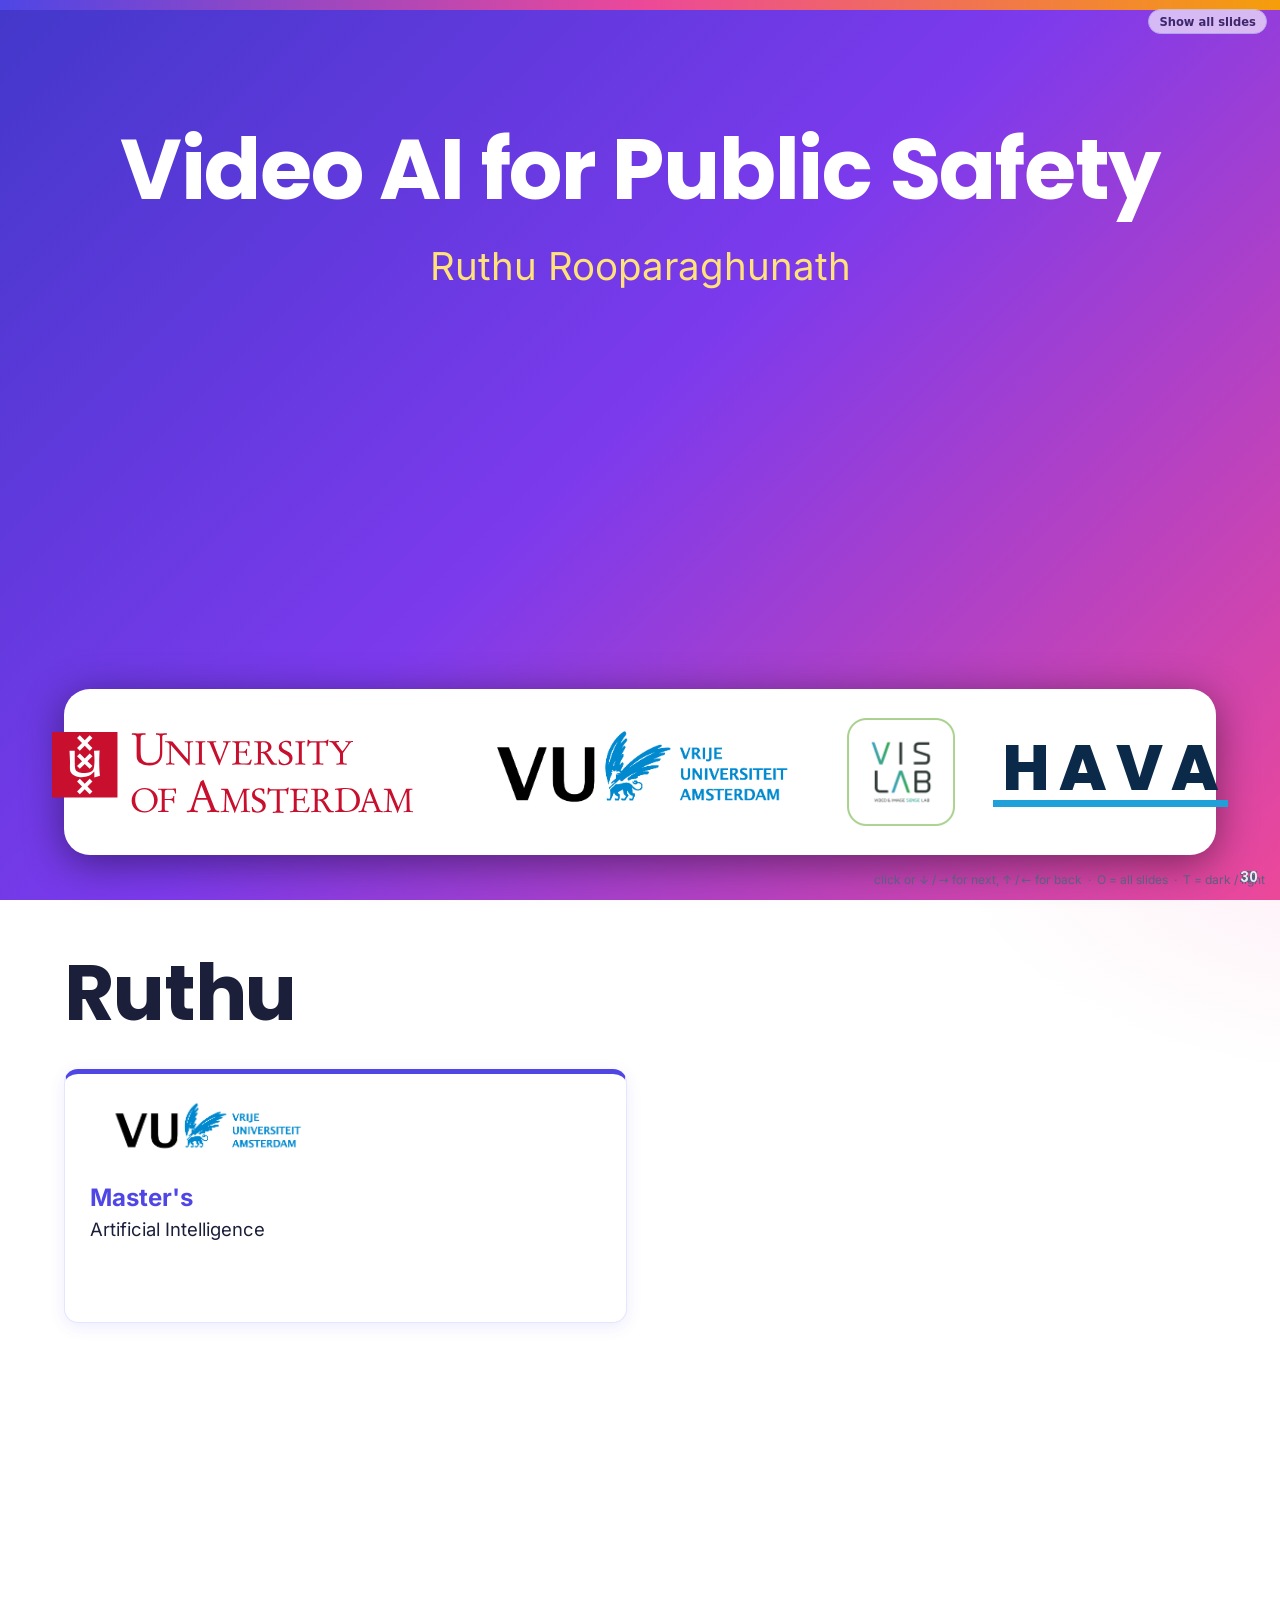
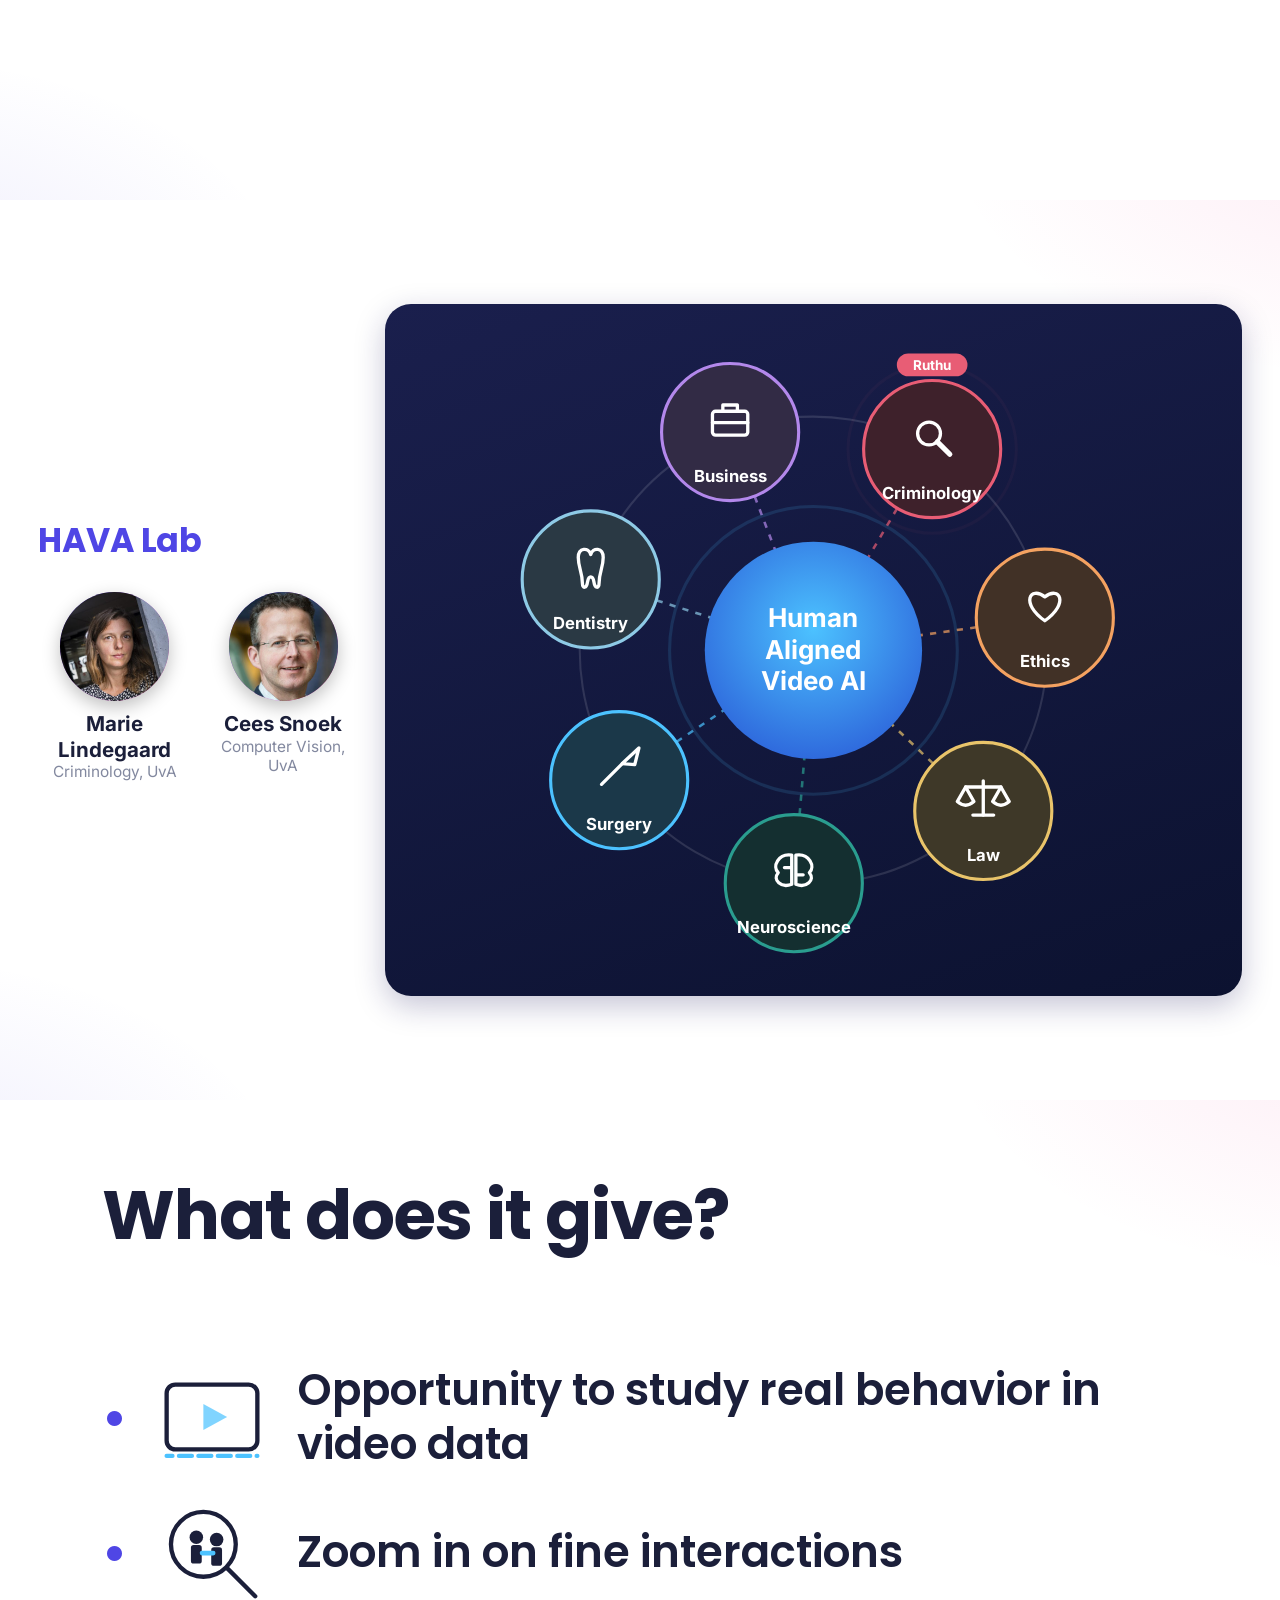
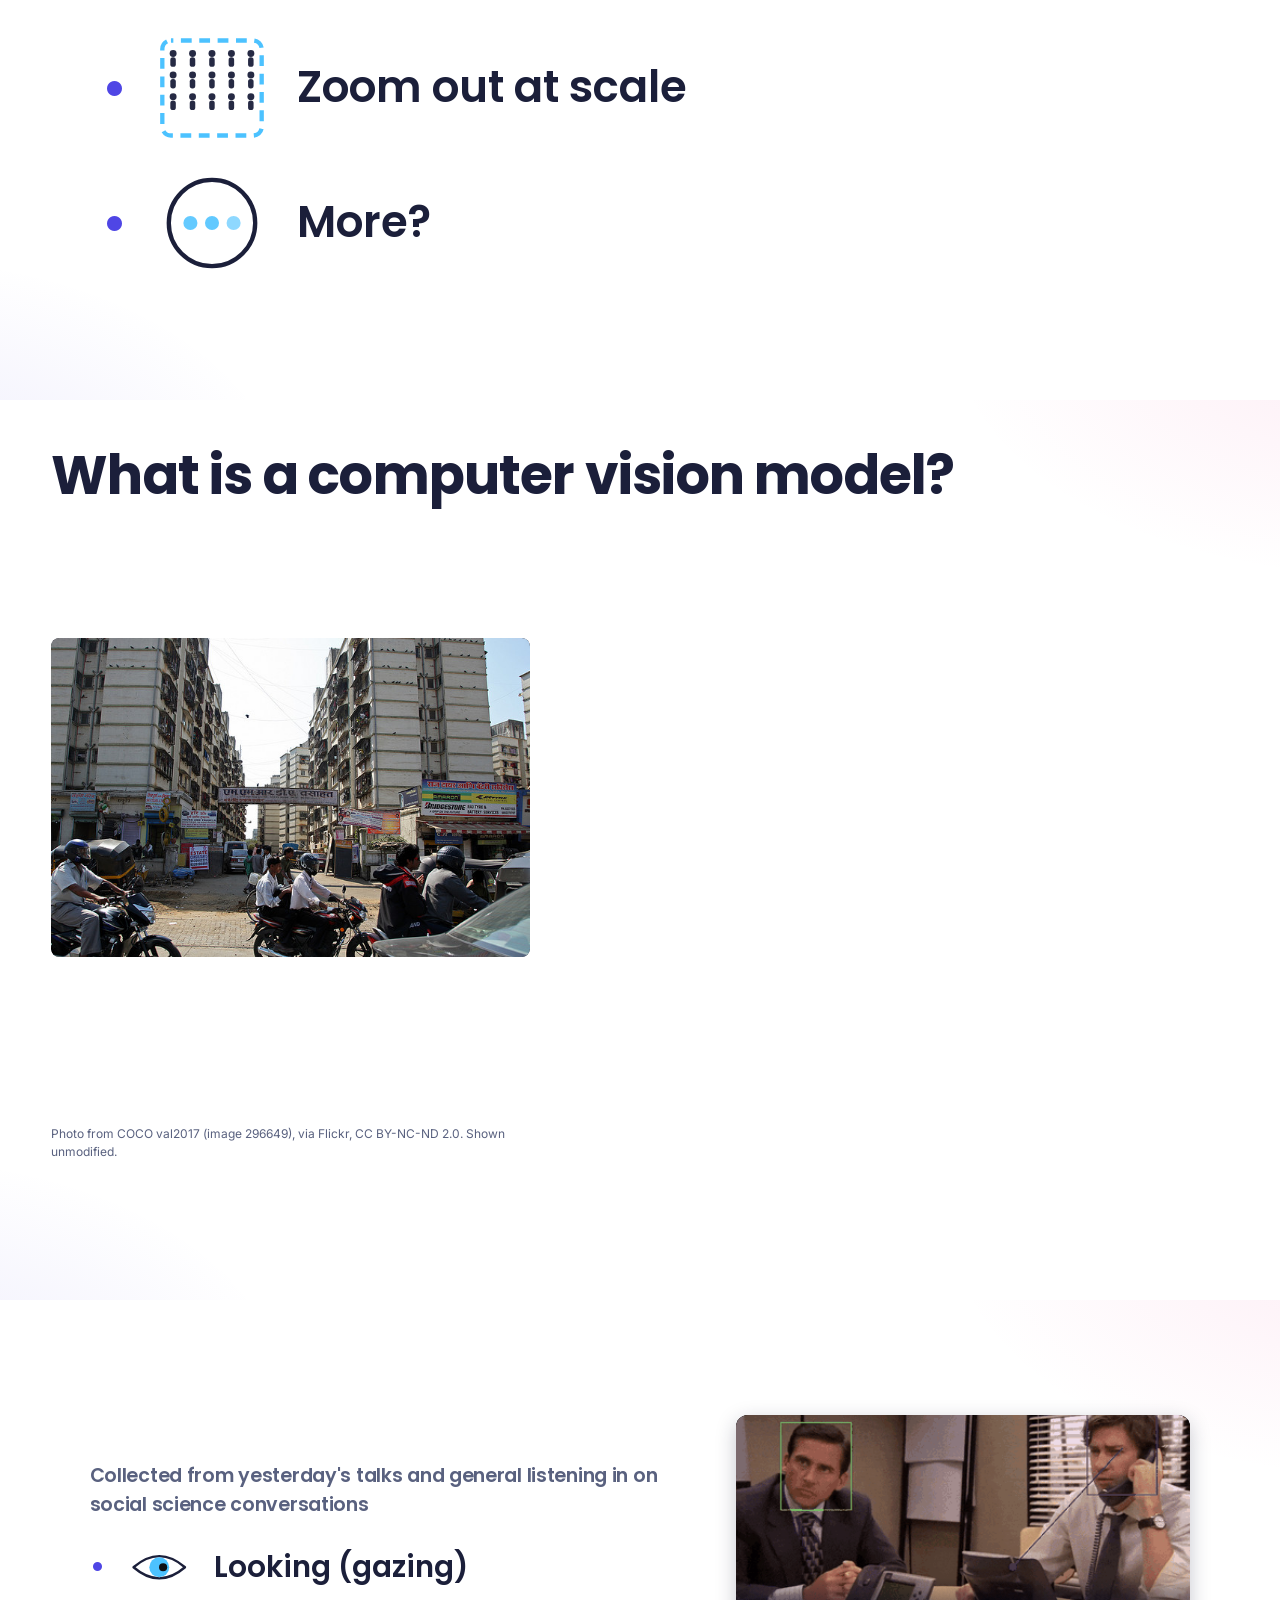
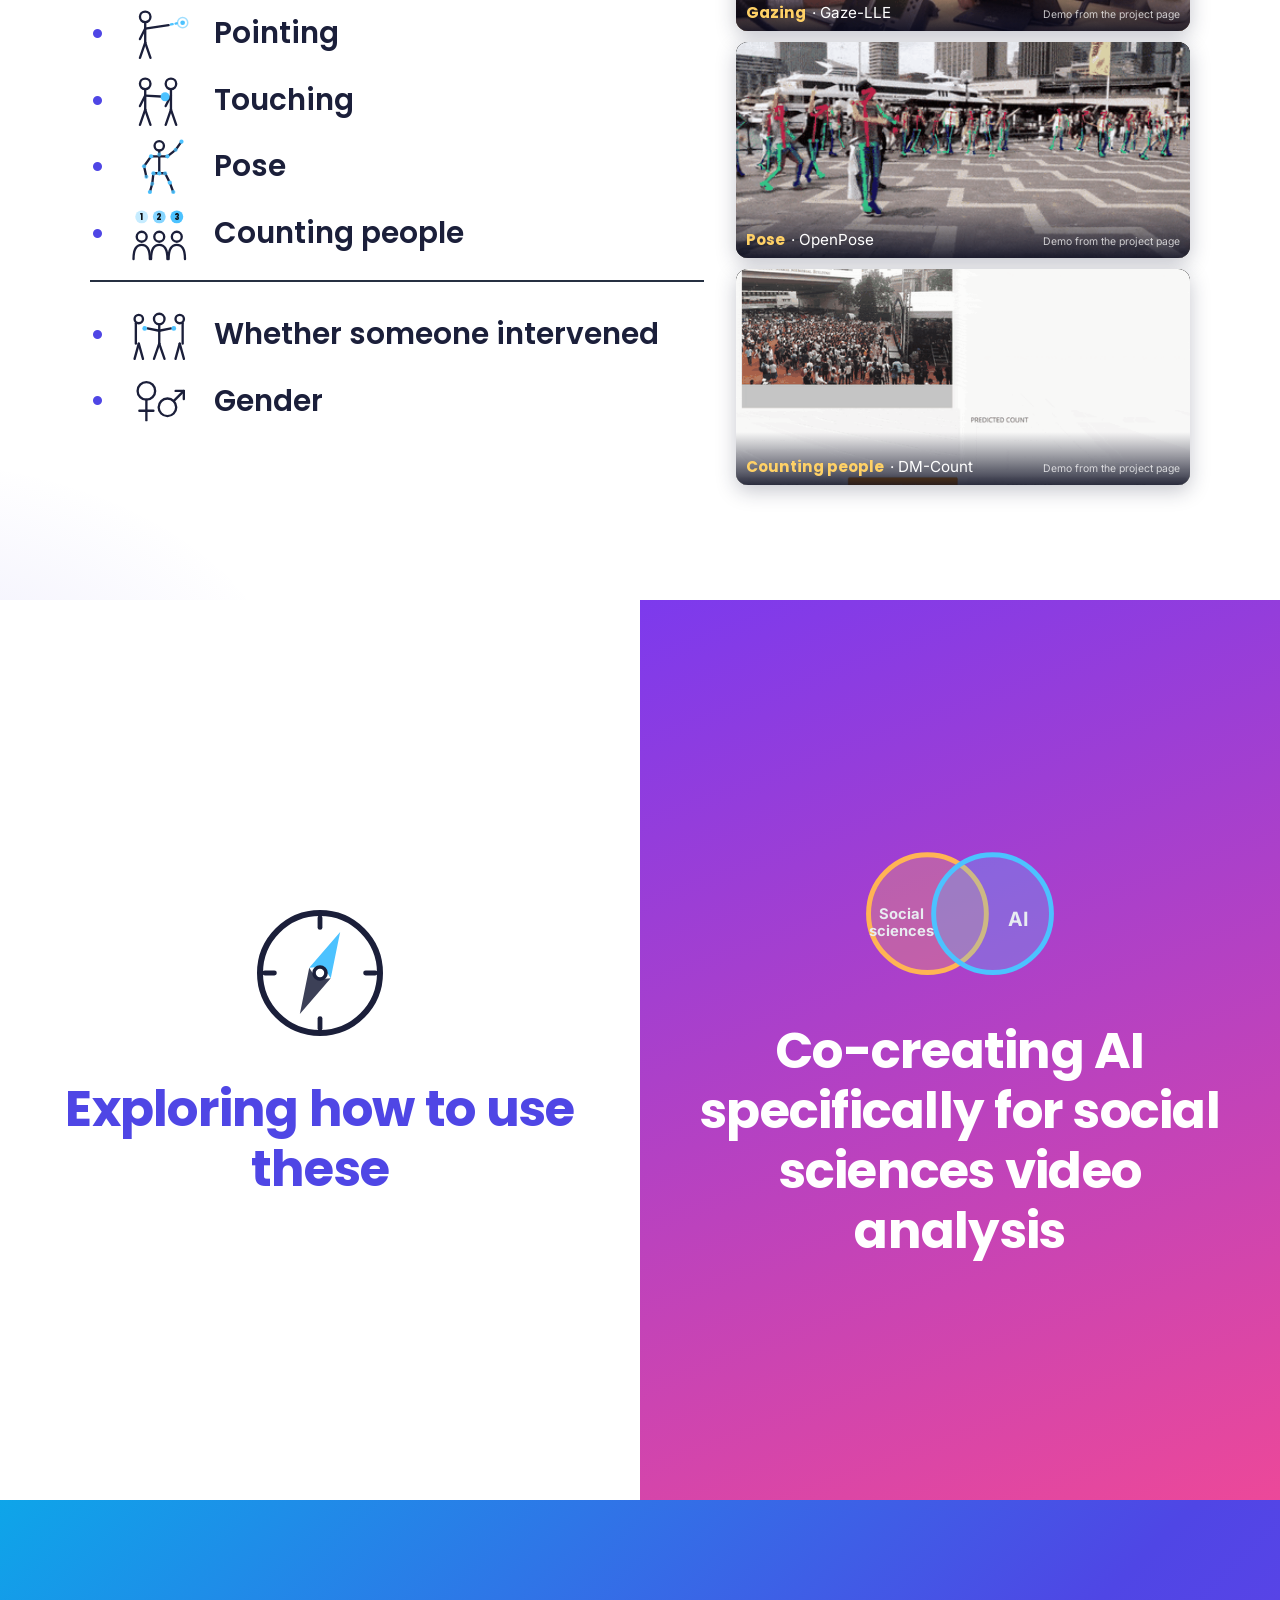
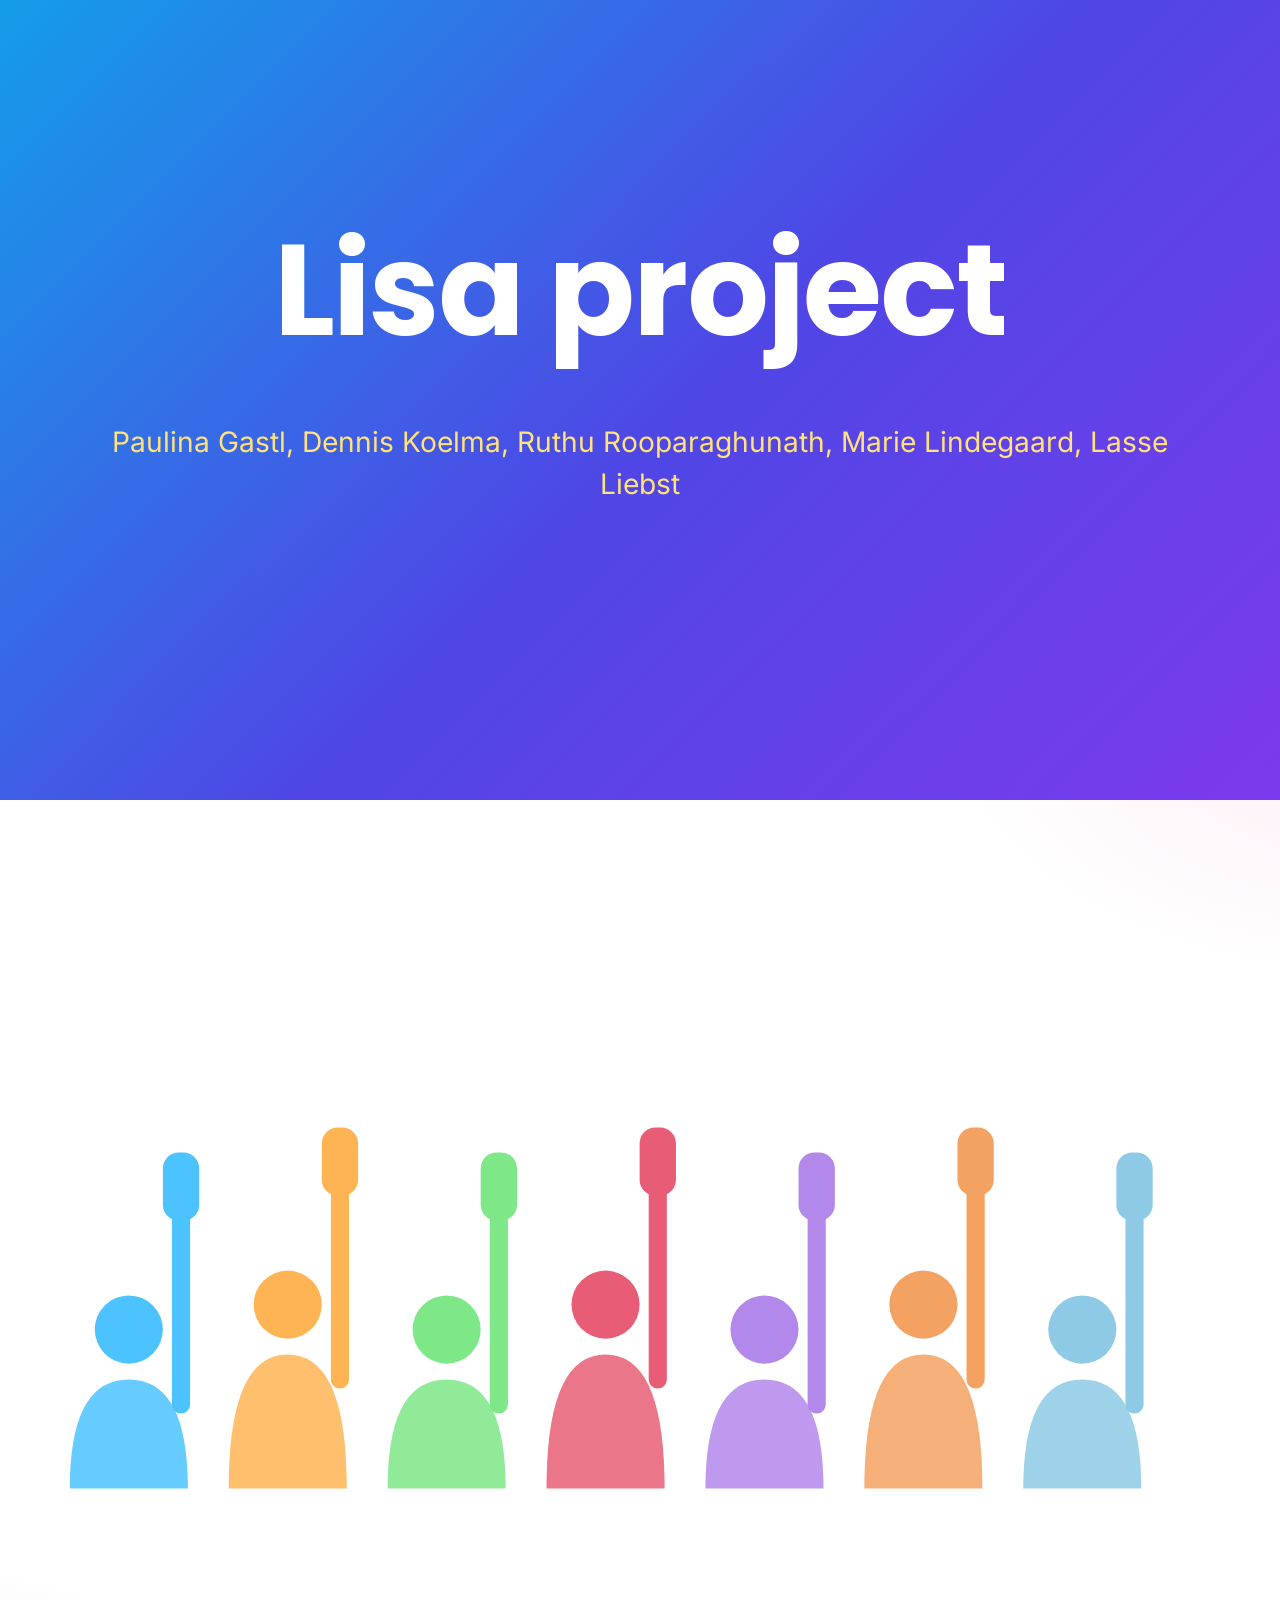
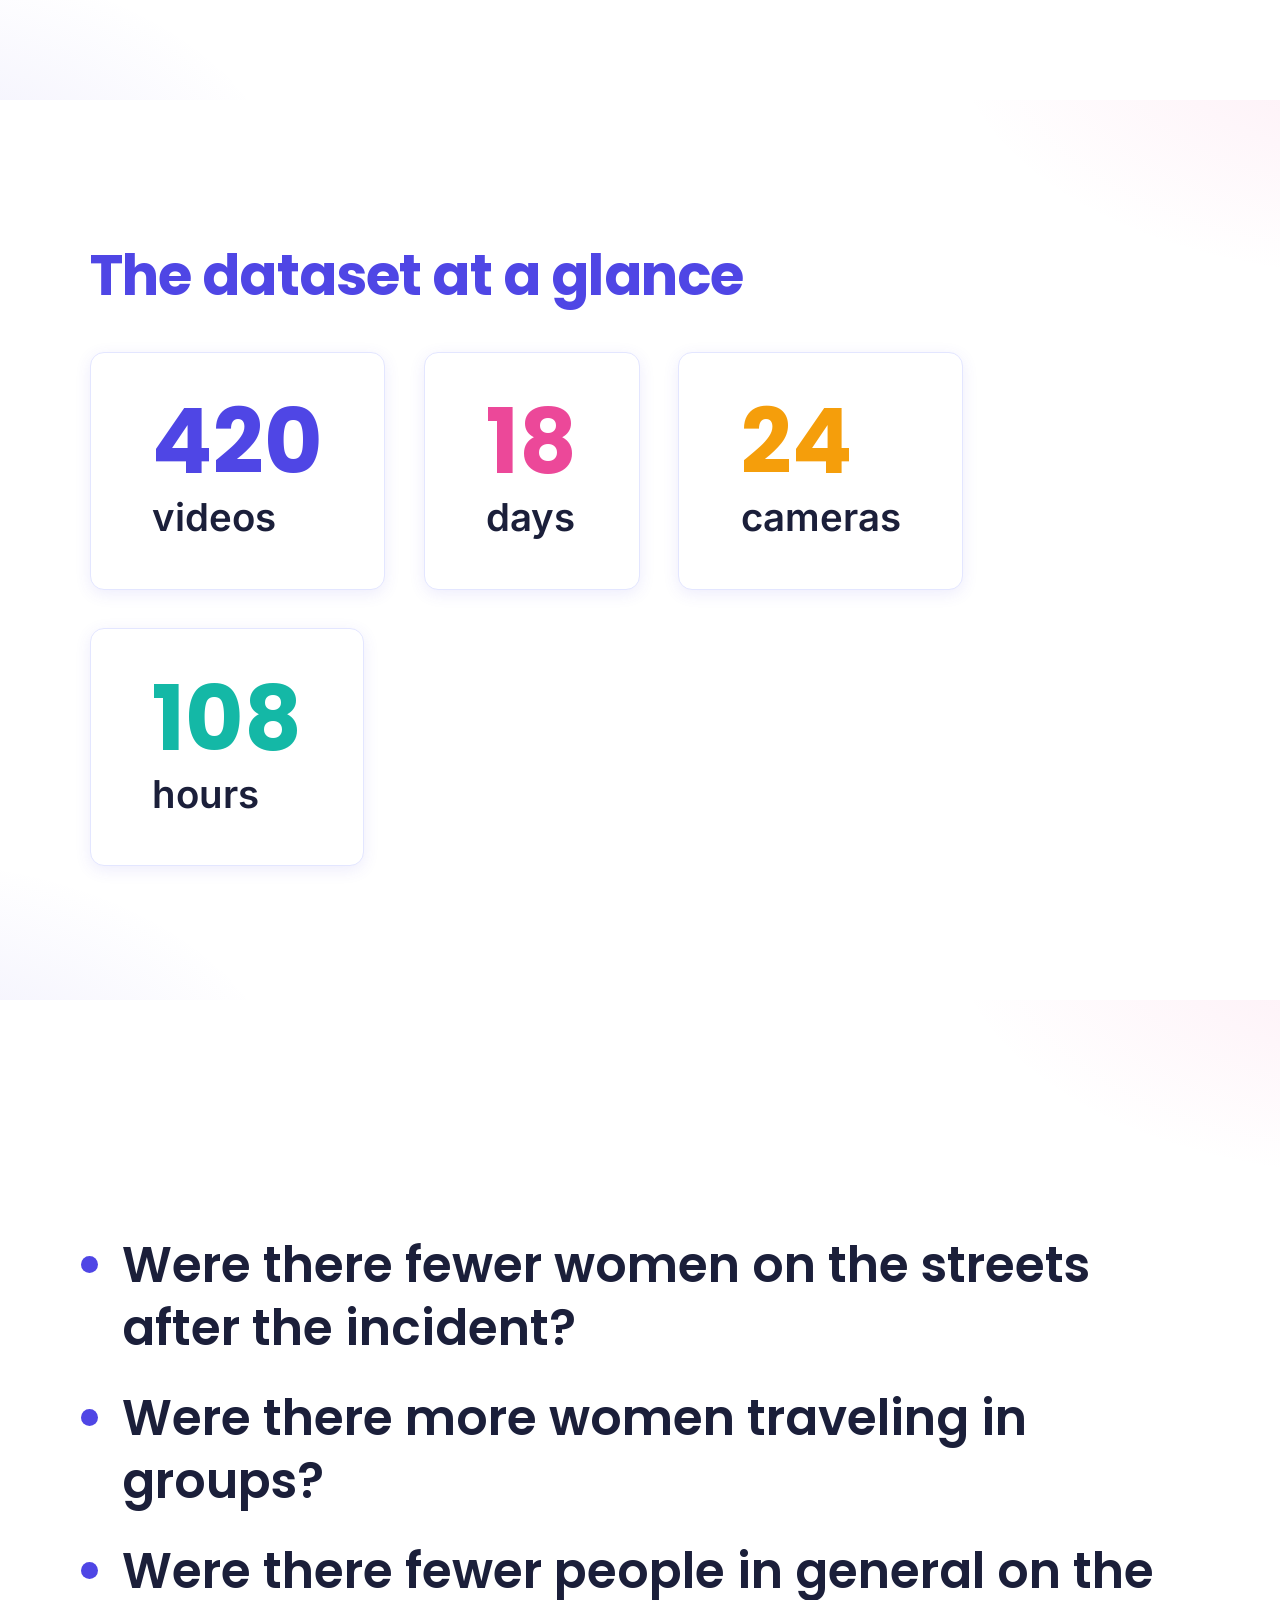
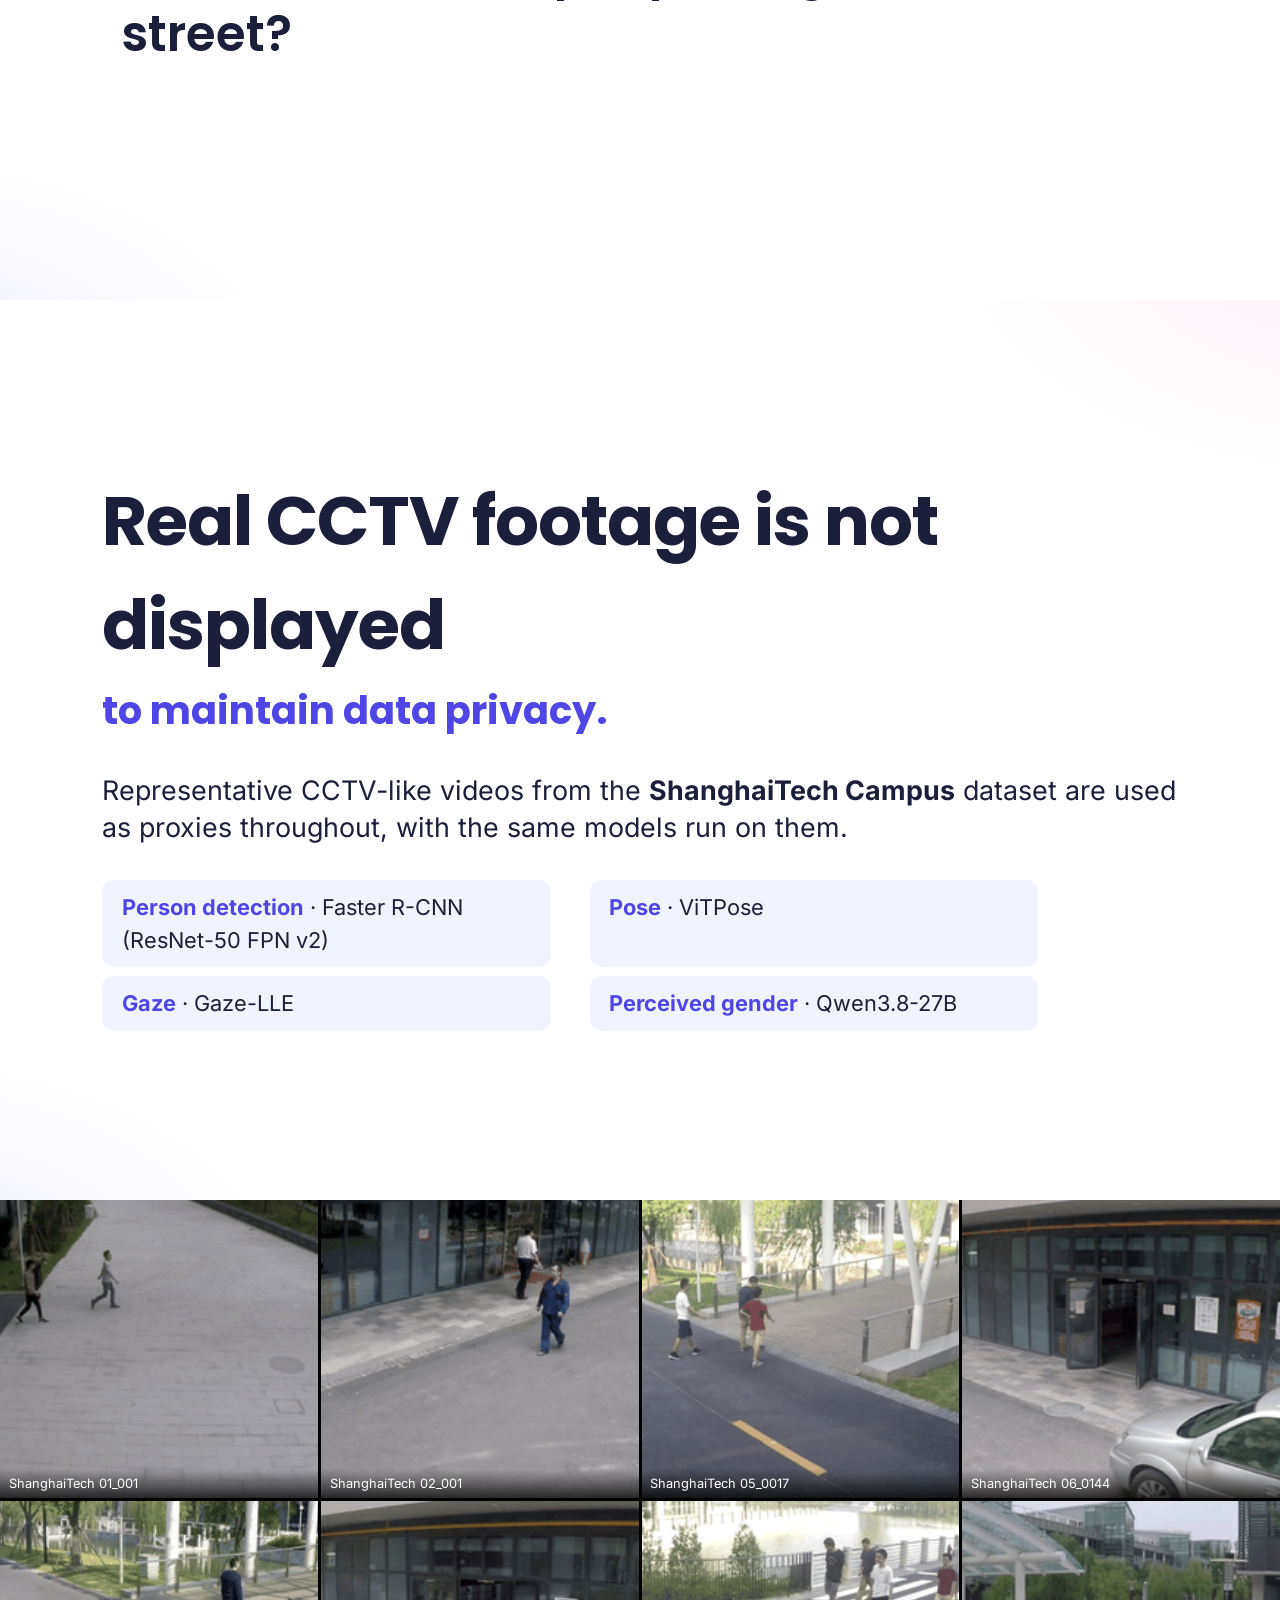
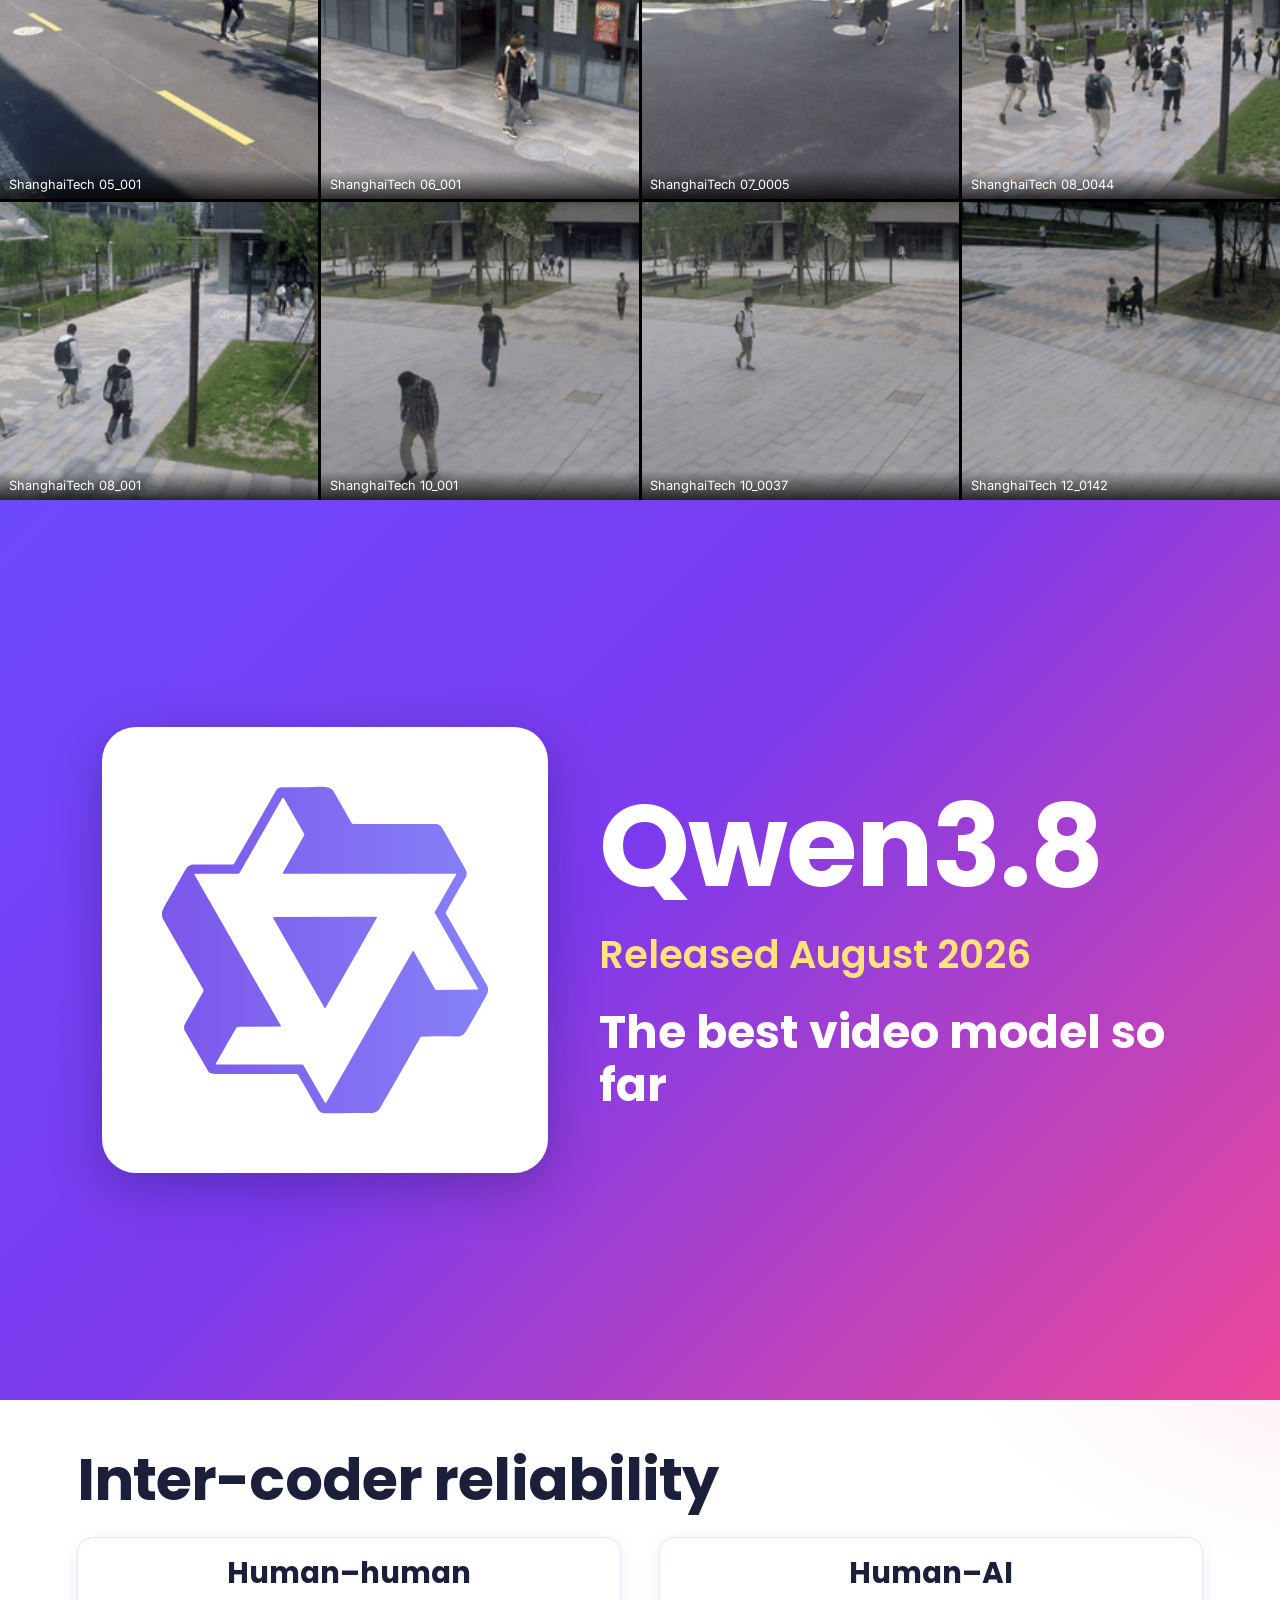
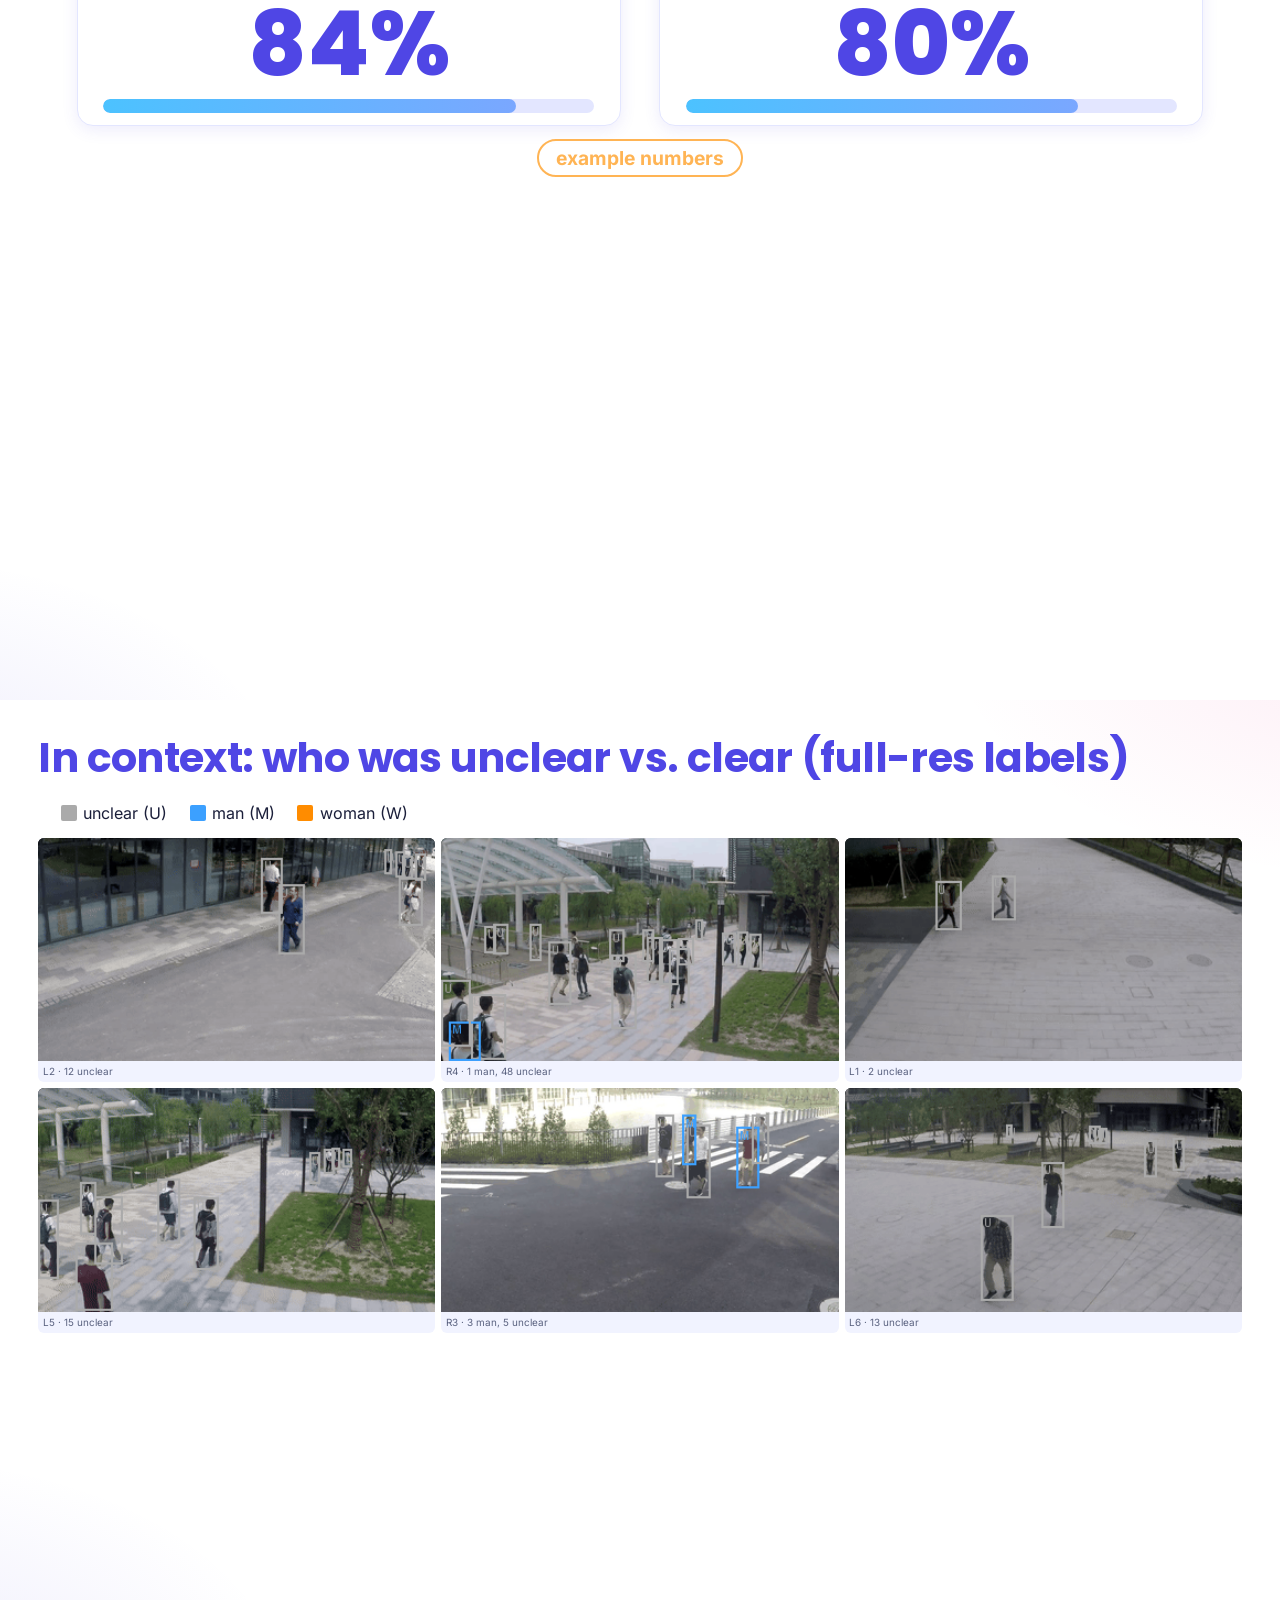
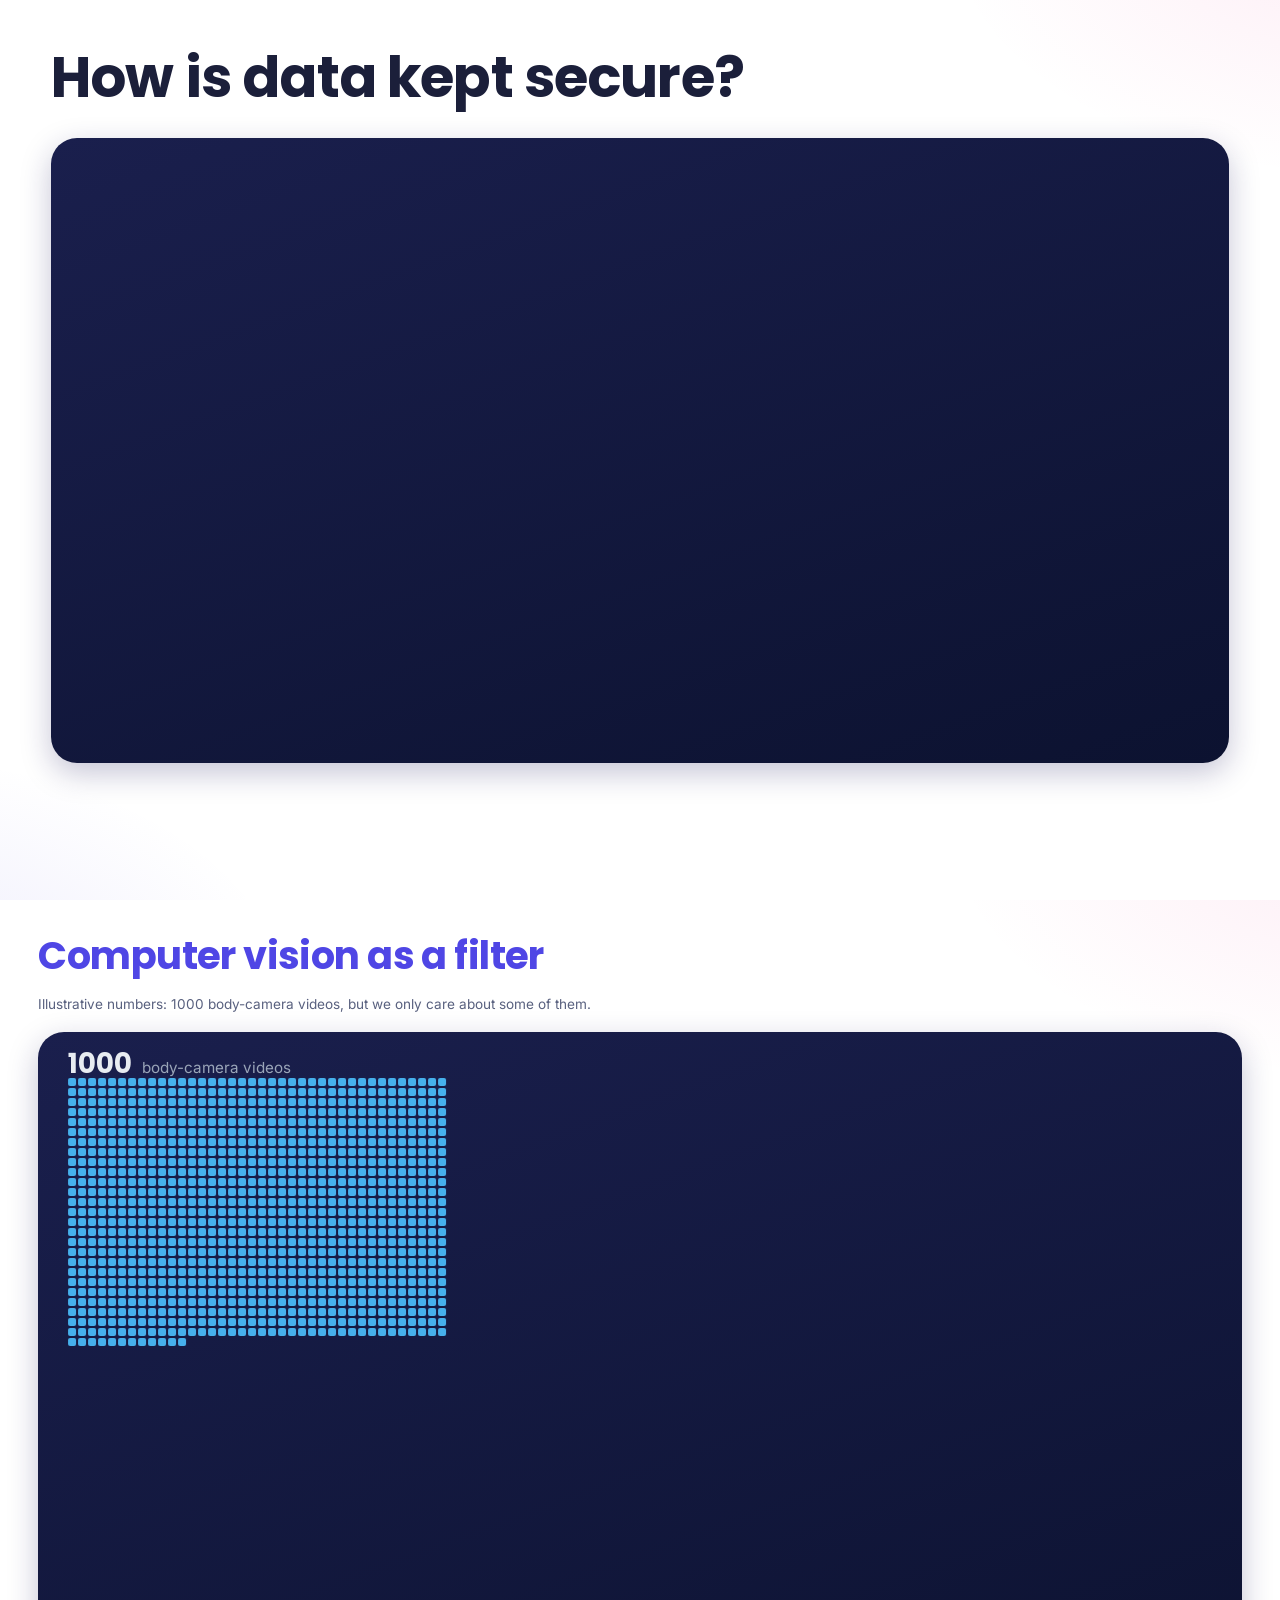
==== video-ai-public-safety/index.html @ fda05e9e "Add Video AI for Public Safety talk website and news item Co-Authored-By: Claude Sonnet 5.5 <noreply" ====
<!doctype html>
<html lang="en" class="light">
<head>
<meta charset="utf-8">
<meta name="viewport" content="width=device-width, initial-scale=1">
<title>CCTV Night Footage, August 2025</title>
<style>
  :root { --bg:#0e1116; --fg:#e8ecf1; --muted:#8b95a5; --accent:#4cc2ff; --card:#171c24; }
  * { box-sizing: border-box; }
  html { scroll-snap-type: y mandatory; }
  body { margin:0; background:var(--bg); color:var(--fg); font:18px/1.5 system-ui,sans-serif; }
  section { min-height:100vh; scroll-snap-align:start; padding:6vh 7vw; display:flex; flex-direction:column; justify-content:center; }
  h1 { font-size:clamp(2.2rem,5vw,4rem); margin:0 0 .4em; }
  h2 { font-size:clamp(1.6rem,3.2vw,2.6rem); margin:0 0 .6em; color:var(--accent); }
  p, li { max-width:60ch; color:var(--muted); }
  .big { display:flex; gap:3vw; flex-wrap:wrap; }
  .stat { background:var(--card); border-radius:14px; padding:1.2em 1.6em; min-width:10em; }
  .stat b { display:block; font-size:2.4rem; color:var(--fg); }
  pre { background:var(--card); padding:1.2em; border-radius:12px; color:var(--fg); overflow-x:auto; }
  table { border-collapse:collapse; font-size:.8rem; }
  td, th { padding:.25em .6em; border-bottom:1px solid #263041; text-align:left; }
  .grid-wrap { display:grid; grid-template-columns:1fr 1fr; gap:2vw; }
  .half h3 { margin:0 0 .5em; font-size:1.1rem; }
  .half.before h3 { color:#ffb454; } .half.after h3 { color:#7ee787; }
  .gifs { display:grid; grid-template-columns:repeat(3,1fr); gap:.6vw; }
  figure { margin:0; background:var(--card); border-radius:8px; overflow:hidden; }
  figure img { display:block; width:100%; aspect-ratio:16/9; object-fit:cover; background:#222; }
  figcaption { font-size:.62rem; padding:.3em .5em; color:var(--muted); }
  .divider { border-left:2px dashed #3a4558; padding-left:2vw; }

  section.full { padding:0; position:relative; height:100vh; overflow:hidden; }
  .fullgrid { display:grid; grid-template-columns:repeat(4,1fr); grid-template-rows:repeat(3,1fr); gap:3px; width:100%; height:100%; background:#000; }
  .fullgrid figure { position:relative; border-radius:0; }
  .fullgrid img { width:100%; height:100%; aspect-ratio:auto; object-fit:cover; }
  .fullgrid figcaption { position:absolute; left:0; bottom:0; right:0; font-size:.8rem; padding:.4em .7em; color:#fff; background:linear-gradient(transparent,rgba(0,0,0,.75)); }
  .midline { position:absolute; top:0; bottom:0; left:50%; width:6px; margin-left:-3px; background:#fff; box-shadow:0 0 18px rgba(0,0,0,.8); z-index:2; }
  .halflabel { position:absolute; top:2vh; z-index:3; font-size:clamp(1.2rem,2.4vw,2.2rem); font-weight:700; padding:.2em .7em; border-radius:8px; background:rgba(0,0,0,.7); }
  .halflabel.l { left:2vw; color:#ffb454; } .halflabel.r { right:2vw; color:#7ee787; }
  .fullgrid figure img.ov { position:absolute; inset:0; }
  .fullgrid figcaption { z-index:1; }
  .reveal { opacity:0; transition:opacity .7s ease; } .reveal.on { opacity:1; }
  section.unclear { justify-content:flex-start; padding:3vh 3vw; }
  section.unclear h2 { margin:0 0 .5em; }
  .ugrid { display:flex; flex-wrap:wrap; gap:6px; align-content:flex-start; }
  .ugrid img { width:96px; height:176px; background:#000; border-radius:4px; }
  section.context { justify-content:flex-start; padding:3vh 3vw; }
  section.context h2 { margin:0 0 .3em; }
  .legend { margin-bottom:.8em; color:var(--fg); font-size:1rem; }
  .legend .sw { display:inline-block; width:1em; height:1em; margin:0 .4em 0 1.4em; vertical-align:-2px; border-radius:2px; }
  .cgrid { display:grid; grid-template-columns:repeat(3,1fr); gap:6px; }
  .cgrid figure { border-radius:6px; }
  .cgrid img { width:100%; aspect-ratio:auto; height:auto; }
  section.unclear h3 { margin:.8em 0 .3em; font-size:1.05rem; }
  .ugrid img { border:2px solid #aaa; }
  section.unclear { justify-content:flex-start; overflow-y:auto; }
  section.sbs { justify-content:flex-start; padding:3vh 3vw; overflow-y:auto; }
  section.sbs h2 { margin:0 0 .2em; font-size:clamp(1.3rem,2.4vw,2rem); }
  section.sbs .note { margin:0 0 .8em; font-size:.85rem; max-width:none; }
  .pairs { display:flex; flex-wrap:wrap; gap:10px 14px; align-content:flex-start; }
  .pair { display:flex; gap:3px; }
  .pair img { width:88px; height:162px; background:#000; border-radius:3px; }
  section.dis { justify-content:flex-start; padding:3vh 3vw; overflow-y:auto; }
  section.dis h2 { margin:0 0 .3em; font-size:clamp(1.3rem,2.4vw,2rem); }
  section.dis h3 { margin:1em 0 .3em; font-size:1rem; color:var(--fg); }
  section.dis .note { margin:0 0 .6em; font-size:.85rem; max-width:none; }
  .prow { display:flex; align-items:flex-start; gap:12px; margin:6px 0; }
  .pid { width:5.5em; font-size:.8rem; color:var(--muted); padding-top:4px; }
  .pcrops { display:flex; gap:6px; flex-wrap:wrap; }
  .pcrops figure { background:var(--card); padding:3px; border-radius:4px; }
  .pcrops figure.conf { outline:2px solid #ff5555; }
  .pcrops img { height:150px; width:auto; max-width:200px; display:block; }
  .pcrops figcaption { font-size:.7rem; padding:2px 0 0; }
  section.titleslide { justify-content:space-between; padding:8vh 5vw 5vh; background:radial-gradient(120% 90% at 50% 0%, #1b2a44 0%, var(--bg) 70%); }
  .titleslide h1 { font-size:clamp(2.4rem,6.6vw,6.2rem); line-height:1.05; margin:0; text-align:center; }
  .titleslide .byline { font-size:clamp(1.3rem,3vw,2.7rem); color:var(--accent); margin:.6em auto 0; text-align:center; max-width:none; }
  .titleslide .tbody { margin-top:6vh; }
  .logobar { display:flex; justify-content:center; align-items:center; flex-wrap:wrap; gap:2.5vh 4vw; background:#fff; border-radius:26px; padding:3.2vh 4vw; box-shadow:0 8px 40px rgba(0,0,0,.45); }
  .logobar img { height:15vh; max-width:24vw; width:auto; object-fit:contain; }
  .logobar img.sq { height:17vh; }
  .logobar img.uva { height:12vh; max-width:32vw; }
  .logobar .hava { font:800 clamp(2.2rem,8.5vh,5.5rem)/1 system-ui,sans-serif; letter-spacing:.14em; color:#0b2a4a; padding-left:.14em; border-bottom:.12em solid #1fa0d8; }
  section.about { padding:4vh 5vw; justify-content:flex-start; gap:2vh; }
  section.about h1 { margin:0; font-size:clamp(2.4rem,6vw,5rem); }
  .edu { display:flex; gap:2vw; flex-wrap:wrap; }
  .edu .card { background:var(--card); border-radius:14px; padding:1em 1.4em; flex:1 1 20em; }
  .edu .card b { display:block; color:var(--accent); font-size:1.5rem; }
  .edu .card span { color:var(--fg); font-size:1.15rem; }
  .edu .card p { color:var(--muted); margin:.6em 0 0; max-width:none; font-size:1.05rem; }
  .scenes { display:grid; grid-template-columns:1fr 1fr; gap:2vw; flex:1; min-height:0; }
  .scene { margin:0; background:#000; border-radius:14px; overflow:hidden; position:relative; }
  .scene svg { display:block; width:100%; height:auto; }
  .scene figcaption { position:absolute; left:14px; bottom:10px; font-size:clamp(1.2rem,2.4vw,2rem); font-weight:700; color:#fff; text-shadow:0 2px 8px rgba(0,0,0,.8); }
  section.hava { display:grid; grid-template-columns:minmax(0,3fr) minmax(0,8fr); align-items:center; gap:2vw; padding:3vh 3vw; }
  section.hava .htext h2 { margin:0 0 .5em; font-size:clamp(1.4rem,2.6vw,2.2rem); }
  section.hava .htext p { font-size:clamp(.8rem,1.15vw,1.05rem); line-height:1.5; margin:0 0 .8em; color:var(--muted); }
  section.hava .htext b { color:var(--fg); }
  section.hava .hviz svg { width:100%; max-height:92vh; display:block; margin:auto; }
  @media (max-width:800px) { section.hava { grid-template-columns:1fr; } }
  section.needs { padding:8vh 8vw; }
  section.needs h1 { font-size:clamp(2.2rem,5.6vw,5rem); margin:0 0 .8em; }
  section.needs ul { margin:0; padding-left:1.1em; }
  section.needs li { font-size:clamp(1.6rem,3.6vw,3.2rem); color:var(--fg); max-width:none; line-height:1.3; }
  section.needs li::marker { color:var(--accent); }
  #modebtn { position:fixed; top:env(safe-area-inset-top,0px); right:1vw; margin-top:1vh; z-index:50; font:600 .72rem system-ui,sans-serif; color:var(--fg); background:rgba(23,28,36,.85); border:1px solid #3a4558; border-radius:999px; padding:.4em .9em; cursor:pointer; opacity:.45; transition:opacity .2s; }
  #modebtn:hover, #modebtn:focus-visible { opacity:1; }
  html.overview { scroll-snap-type:none; }
  html.overview section { scroll-snap-align:none; border-bottom:8px solid #263041; }
  html.overview nav { display:none; }
  section.cues { padding:4vh 7vw; justify-content:flex-start; }
  section.cues h2 { color:var(--muted); font-size:clamp(1rem,1.9vw,1.6rem); font-weight:600; margin:0 0 2vh; max-width:34em; }
  section.cues ul { list-style:none; margin:0; padding:0; }
  section.cues ul.more { margin-top:2vh; padding-top:1.6vh; border-top:2px solid #263041; }
  section.cues { overflow-y:auto; }
  section.cues li { display:flex; align-items:center; gap:2vw; margin:.9vh 0; font-size:clamp(1.3rem,2.9vw,2.6rem); color:var(--fg); max-width:none; }
  section.cues li::before { content:"\2022"; color:var(--accent); font-size:1.1em; }
  section.cues li svg { width:clamp(46px,8vh,88px); height:auto; flex:none; }
  section.fail { padding:4vh 4vw; justify-content:flex-start; gap:2vh; }
  section.fail h1 { margin:0; font-size:clamp(2rem,4.6vw,4rem); }
  .fgrid { display:grid; grid-template-columns:minmax(0,5fr) minmax(0,2.6fr) minmax(0,5fr); gap:2vw; align-items:center; flex:1; }
  .fcol h3 { margin:0 0 .2em; color:var(--accent); font-size:clamp(1.1rem,2vw,1.7rem); }
  .fsub { margin:0 0 1em; font-size:.85rem; color:var(--muted); max-width:none; }
  .trow { background:var(--card); border-radius:12px; padding:.6em .9em; margin:.6em 0; }
  .trow b { display:block; color:var(--fg); font-size:clamp(1rem,1.7vw,1.4rem); }
  .trow span { display:flex; flex-wrap:wrap; gap:.4em; margin-top:.3em; }
  .trow i { font-style:normal; font-size:clamp(.75rem,1.05vw,.95rem); color:#cfe9ff; background:#233246; border-radius:999px; padding:.15em .7em; }
  .fmid { text-align:center; }
  .fmid svg { width:100%; height:auto; }
  .xfer { font-size:clamp(1.2rem,2.5vw,2.2rem); font-weight:800; color:#ffb454; margin-top:.4em; }
  .dtiles { display:grid; gap:1.2vh; }
  .dtile { margin:0; position:relative; border-radius:10px; overflow:hidden; background:#000; }
  .dtile svg { display:block; width:100%; height:auto; max-height:19vh; }
  .dtile figcaption { position:absolute; left:8px; bottom:6px; font-size:clamp(.75rem,1.15vw,1rem); font-weight:700; color:#fff; text-shadow:0 1px 6px #000; }
  .shake { animation:shake .38s steps(1) infinite; }
  @keyframes shake { 0%{transform:translate(0,0)} 20%{transform:translate(-4px,3px)} 40%{transform:translate(3px,-3px)} 60%{transform:translate(-2px,-4px)} 80%{transform:translate(4px,2px)} 100%{transform:translate(0,0)} }
  @media (max-width:800px) { .fgrid { grid-template-columns:1fr; } .fmid svg { transform:rotate(90deg); max-width:120px; } }
  section.ego { padding:3.5vh 4vw; justify-content:flex-start; gap:1.2vh; }
  section.ego h1 { margin:0; font-size:clamp(1.8rem,4vw,3.4rem); }
  .egoline { margin:0; max-width:none; font-size:clamp(1rem,1.9vw,1.6rem); color:var(--accent); }
  .egoline b { color:var(--fg); }
  .egolist { margin:0; padding-left:1.1em; }
  .egolist li { max-width:none; font-size:clamp(.85rem,1.4vw,1.2rem); color:var(--fg); margin:.15em 0; }
  .egofig { margin:.6vh 0 0; }
  .egofig img { display:block; width:100%; max-height:46vh; object-fit:contain; border-radius:8px; background:#000; }
  .egofig figcaption { font-size:.7rem; color:var(--muted); margin-top:.4em; }
  section.pg { padding:2.5vh 3vw; justify-content:flex-start; gap:.8vh; }
  section.pg h2 { margin:0; font-size:clamp(1.3rem,2.6vw,2.2rem); }
  .pglegend { font-size:.85rem; color:var(--fg); min-height:1.4em; }
  .pglegend i { display:inline-block; width:.9em; height:.9em; border-radius:2px; margin-right:.3em; vertical-align:-2px; }
  .pggrid { display:grid; grid-template-columns:repeat(3,1fr); gap:6px; }
  .pggrid figure { position:relative; margin:0; background:#000; border-radius:6px; overflow:hidden; }
  .pggrid img { display:block; width:100%; height:auto; }
  .pggrid img.ov { position:absolute; inset:0; }
  .pggrid figcaption { position:absolute; left:0; right:0; bottom:0; z-index:2; font-size:.7rem; padding:.25em .5em; color:#fff; background:linear-gradient(transparent,rgba(0,0,0,.75)); }
  .pgstats { display:grid; grid-template-columns:repeat(3,1fr); gap:10px; }
  .pgstats div { background:var(--card); border-radius:8px; padding:.5em .8em; font-size:.8rem; color:var(--muted); }
  .pgstats b { display:block; color:var(--accent); font-size:1.15rem; }
  .pgnote { margin:0; font-size:.75rem; color:var(--muted); max-width:none; }
  section.pipeline { padding:3vh 3vw; justify-content:flex-start; gap:1vh; }
  section.pipeline h2 { margin:0; font-size:clamp(1.4rem,3vw,2.6rem); }
  .pnote { margin:0; font-size:.85rem; color:var(--muted); max-width:none; }
  .pipe { position:relative; flex:1; min-height:64vh; margin-top:1vh; }
  .pipe .t { position:absolute; left:0; top:0; border-radius:2px; background:#4cc2ff; opacity:.9;
             transition:transform .9s cubic-bezier(.5,0,.2,1), opacity .7s ease, background .35s ease; will-change:transform; }
  .pipe .t.out { background:#ff5a5a; opacity:0; }
  .zl { position:absolute; top:0; font-size:.95rem; color:var(--muted); }
  .zl b { color:var(--fg); font-size:1.7rem; margin-right:.2em; }
  .zA { left:0; } .zB { left:52%; } .zC { left:82%; }
  .gate { position:absolute; top:0; bottom:0; width:15%; display:flex; flex-direction:column; gap:.6vh; z-index:2; }
  .g1 { left:37%; } .g2 { left:67%; }
  .gbanner { height:38px; display:flex; align-items:center; justify-content:center; text-align:center; font-weight:800; font-size:clamp(.8rem,1.35vw,1.2rem); color:#ffb454; line-height:1.1; }
  .funnel { flex:0 0 58%; position:relative; }
  .funnel svg { position:absolute; inset:0; width:100%; height:100%; display:block; }
  .gcards { flex:1; display:flex; gap:6px; align-items:flex-end; }
  .gcards .pcard { flex:1; min-width:0; }
  .pcard { border-radius:8px; overflow:hidden; border:2px solid; background:#1b2230; }
  .pcard.ok { border-color:#5bd68a; } .pcard.no { border-color:#ff5a5a; opacity:.85; }
  .pcard svg { display:block; width:100%; height:auto; }
  .pcard span { display:block; font-size:clamp(.65rem,.95vw,.85rem); padding:.2em .5em; color:var(--fg); }
  .pcard.ok span { color:#5bd68a; } .pcard.no span { color:#ff8a8a; }
  section.hard { padding:5vh 6vw; justify-content:flex-start; }
  section.hard h1 { margin:0 0 .5em; font-size:clamp(2rem,4.8vw,4.2rem); }
  .hardlist { margin:0; padding-left:1.1em; }
  .hardlist > li { font-size:clamp(1.4rem,3vw,2.6rem); color:var(--fg); max-width:none; margin:.3em 0; }
  .hardlist > li::marker { color:var(--accent); }
  .why { font-size:clamp(.9rem,1.5vw,1.3rem); color:var(--muted); margin-top:.1em; }
  .reasons { margin:.4em 0 0; padding-left:1.2em; }
  .reasons li { font-size:clamp(.8rem,1.35vw,1.2rem); color:var(--muted); max-width:none; margin:.2em 0; line-height:1.35; }
  .reasons li b { color:var(--fg); }
  section.seq { padding:5vh 6vw; justify-content:flex-start; gap:2.4vh; }
  section.seq h1 { margin:0; font-size:clamp(2.2rem,5vw,4.4rem); }
  .seqline { margin:0 0 1vh; max-width:none; font-size:clamp(1.1rem,2.2vw,1.9rem); color:var(--accent); }
  .srow { display:grid; grid-template-columns:minmax(9em,16em) 1fr; gap:2vw; align-items:center; background:var(--card); border-radius:14px; padding:2vh 2vw; }
  .slab { font-size:clamp(1rem,1.8vw,1.5rem); font-weight:700; color:var(--fg); }
  .stimeline svg { display:block; width:100%; height:auto; }
  .schain { display:flex; align-items:center; gap:1.2vw; flex-wrap:wrap; }
  .sstep { display:flex; flex-direction:column; align-items:center; gap:.3em; border-radius:14px; padding:.5em .8em; animation:seqpulse 3.2s ease-in-out infinite; }
  .sstep svg { width:clamp(52px,8vh,90px); height:auto; }
  .sstep span { font-size:clamp(.85rem,1.4vw,1.2rem); color:var(--fg); }
  .sarrow { width:clamp(34px,4.5vw,64px); height:auto; flex:none; }
  @keyframes seqpulse { 0%,100% { box-shadow:0 0 0 0 rgba(76,194,255,0); background:transparent; } 12% { box-shadow:0 0 0 6px rgba(76,194,255,.35); background:rgba(76,194,255,.12); } 28% { box-shadow:0 0 0 0 rgba(76,194,255,0); background:transparent; } }
  section.whatcv { padding:4vh 4vw; justify-content:flex-start; gap:2vh; }
  section.whatcv h1 { margin:0; font-size:clamp(1.8rem,4.2vw,3.6rem); }
  .wgrid { display:grid; grid-template-columns:minmax(0,38fr) minmax(0,31fr) minmax(0,31fr); gap:1.5vw; align-items:center; flex:1; }
  .wphoto { position:relative; margin:0; }
  .wphoto img { display:block; width:100%; height:auto; border-radius:8px; }
  .wphoto .wpatch { position:absolute; inset:0; width:100%; height:100%; }
  .wnums { display:flex; gap:1vw; align-items:center; margin-top:1vh; }
  .wnums table { border-collapse:collapse; flex:none; }
  .wnums td { width:2.3em; height:1.7em; text-align:center; font:600 .62rem monospace; border:1px solid #0e1116; }
  .wnums span { font-size:.75rem; color:var(--muted); }
  .wcredit { margin:.5vh 0 0; font-size:.62rem; color:var(--muted); max-width:none; }
  .wmid, .wout { display:flex; align-items:center; gap:.8vw; }
  .warrow { width:clamp(36px,4.5vw,70px); height:auto; flex:none; }
  .wbox { flex:1; border:3px solid var(--accent); border-radius:16px; padding:1vh 1vw; background:#121a28; }
  .wtitle { font:700 clamp(1.1rem,2vw,1.8rem) monospace; color:var(--accent); margin-bottom:.4em; }
  .wmats { display:flex; gap:.6vw; margin-bottom:.5em; }
  .mm { display:grid; grid-template-columns:repeat(4,1fr); gap:2px; flex:1; }
  .mm i { font:normal .55rem monospace; text-align:center; background:#1f2c44; color:#cfe9ff; border-radius:2px; padding:.2em 0; animation:flick 2.4s ease-in-out infinite; }
  @keyframes flick { 0%,100% { opacity:.35; } 50% { opacity:1; } }
  .weq { font:clamp(.7rem,1.1vw,1rem) monospace; color:var(--fg); line-height:1.5; }
  .weq sub { font-size:.7em; }
  .wparams { margin-top:.5em; font-size:.75rem; color:#ffb454; }
  .wtext { flex:1; }
  .wlabel { font-weight:700; color:var(--accent); font-size:clamp(.9rem,1.5vw,1.3rem); margin-bottom:.3em; }
  .wtext q { display:block; font-size:clamp(1.2rem,2.6vw,2.3rem); font-weight:700; color:var(--fg); line-height:1.25; quotes:"\201C" "\201D"; }
  .wsub { margin-top:.7em; font-size:.8rem; color:var(--muted); }
  @media (max-width:800px) { .wgrid { grid-template-columns:1fr; } }
  section.contact { display:grid; grid-template-columns:minmax(0,3fr) minmax(0,2fr); gap:4vw; align-items:center; padding:6vh 7vw; background:radial-gradient(110% 90% at 100% 0%, #1b2a44 0%, var(--bg) 65%); }
  .contact h1 { margin:0 0 .2em; font-size:clamp(2.6rem,7vw,6rem); }
  .cline { font-size:clamp(1.2rem,2.6vw,2.2rem); color:var(--fg); max-width:20em; margin:0 0 2em; line-height:1.3; }
  .cmeta { display:flex; flex-direction:column; gap:1.2vh; }
  .clinked { display:flex; align-items:center; gap:1vw; }
  .li { width:clamp(44px,7vh,72px); height:auto; flex:none; }
  .lih { font-size:clamp(1rem,2vw,1.7rem); color:var(--fg); }
  .cemail { font-size:clamp(1.2rem,2.6vw,2.2rem); color:var(--accent); font-weight:600; }
  .cright { text-align:center; }
  .qrbox { background:#fff; border-radius:18px; padding:2vh 2vh; width:min(34vh,28vw); margin:0 auto; }
  .qrbox svg { display:block; width:100%; height:auto; }
  .qrwait { aspect-ratio:1; display:flex; align-items:center; justify-content:center; text-align:center; color:#444; font-weight:700; font-size:1.3rem; border:4px dashed #b9c2d0; line-height:1.3; }
  .qrwait small { font-weight:500; font-size:.7rem; }
  .qrcap { margin-top:1.2vh; font-size:clamp(1rem,1.8vw,1.5rem); color:var(--fg); font-weight:600; }
  .qrurl { font-size:.8rem; color:var(--muted); margin-top:.3em; word-break:break-all; }
  @media (max-width:800px) { section.contact { grid-template-columns:1fr; } }
  section.news { padding:3.5vh 4vw; justify-content:flex-start; gap:1.2vh; }
  section.news h1 { margin:0; font-size:clamp(1.8rem,3.8vw,3.2rem); }
  .newsnote { margin:0; max-width:60em; font-size:clamp(.85rem,1.3vw,1.1rem); color:var(--muted); }
  .clips { display:grid; grid-template-columns:repeat(4,minmax(0,1fr)); gap:10px; flex:1; align-content:start; }
  .clip { background:#f3efe4; color:#1a1a1a; border-radius:4px; padding:.7em .8em; box-shadow:0 3px 14px rgba(0,0,0,.45); display:flex; flex-direction:column; gap:.35em; }
  .clip .mast { display:flex; justify-content:space-between; align-items:baseline; border-bottom:2px solid #1a1a1a; padding-bottom:.25em; font-family:Georgia,'Times New Roman',serif; }
  .clip .mast b { font-variant:small-caps; letter-spacing:.05em; font-size:.95rem; }
  .clip .mast span { font-size:.72rem; color:#444; }
  .clip h3 { margin:0; font:700 clamp(.8rem,1.2vw,1.05rem)/1.25 Georgia,'Times New Roman',serif; color:#111; }
  .clip .en { margin:0; font-size:clamp(.68rem,.95vw,.82rem); color:#444; font-style:italic; max-width:none; }
  .clip a { margin-top:auto; font-size:.62rem; color:#2a5bd7; word-break:break-all; text-decoration:none; }
  .newscred { margin:0; font-size:.68rem; color:var(--muted); max-width:none; }
  section.wsq { align-items:center; text-align:center; padding:8vh 8vw; }
  section.wsq h1 { font-size:clamp(2.4rem,6vw,5.4rem); line-height:1.15; max-width:16em; }
  @media (max-width:1100px) { .clips { grid-template-columns:repeat(2,minmax(0,1fr)); } }
  section.gives { padding:7vh 8vw; justify-content:flex-start; }
  section.gives h1 { margin:0 0 1em; font-size:clamp(2.2rem,5.4vw,4.8rem); }
  section.gives ul { list-style:none; margin:0; padding:0; }
  section.gives li { display:flex; align-items:center; gap:2.4vw; margin:3vh 0; font-size:clamp(1.4rem,3.4vw,3rem); color:var(--fg); max-width:none; line-height:1.25; }
  section.gives li::before { content:"\2022"; color:var(--accent); font-size:1.2em; }
  section.gives li svg { width:clamp(60px,12vh,120px); height:auto; flex:none; }
  section.secure { padding:4vh 4vw; justify-content:flex-start; gap:2vh; }
  section.secure h1 { margin:0; font-size:clamp(1.9rem,4.4vw,3.8rem); }
  .secwrap { flex:1; display:flex; align-items:center; }
  .secsvg { width:100%; height:auto; max-height:62vh; display:block; }
  .secbanner { text-align:center; font-size:clamp(1.1rem,2.3vw,2rem); font-weight:700; color:#5bd68a; background:var(--card); border:2px solid #5bd68a; border-radius:12px; padding:.6em 1em; }
  section.explore { display:grid; grid-template-columns:1fr 1fr; padding:0; gap:0; }
  .exl, .exr { display:flex; flex-direction:column; justify-content:center; align-items:center; text-align:center; padding:6vh 4vw; gap:3vh; }
  .exr { background:linear-gradient(160deg,#16233a,#0e1116 75%); border-left:3px solid #2a3a57; }
  .explore h2 { margin:0; font-size:clamp(1.8rem,3.9vw,3.4rem); line-height:1.2; max-width:11em; }
  .exicon svg { width:clamp(90px,16vh,170px); height:auto; }
  .exicon.wide svg { width:clamp(170px,30vh,300px); }
  @media (max-width:800px) { section.explore { grid-template-columns:1fr; } .exr { border-left:none; border-top:3px solid #2a3a57; } }
  section.lisaproj { align-items:center; justify-content:center; text-align:center; background:radial-gradient(110% 90% at 50% 100%, #1b2a44 0%, var(--bg) 70%); }
  section.lisaproj h1 { font-size:clamp(3rem,10vw,9rem); margin:0; }
  section.hands { align-items:center; justify-content:center; padding:4vh 3vw; }
  section.hands svg { width:100%; max-height:84vh; height:auto; display:block; }
  section.lisaproj .team { margin:1.2em 0 0; max-width:38em; font-size:clamp(1.2rem,2.7vw,2.3rem); color:var(--accent); line-height:1.5; }
  section.question { padding:8vh 8vw; justify-content:center; }
  section.question ul { margin:0; padding-left:1.1em; }
  section.question li { font-size:clamp(1.7rem,3.8vw,3.4rem); color:var(--fg); max-width:none; line-height:1.3; margin:.55em 0; }
  section.question li::marker { color:var(--accent); }
  section.icr { padding:4vh 6vw; justify-content:flex-start; gap:1.4vh; }
  section.icr h1 { margin:0; font-size:clamp(2rem,4.6vw,4rem); }
  .icrgrid { display:grid; grid-template-columns:1fr 1fr; gap:3vw; }
  .icrcol { background:var(--card); border-radius:16px; padding:1.4vh 2vw; text-align:center; }
  .icrcol h3 { margin:0; font-size:clamp(1.1rem,2.3vw,2rem); color:var(--fg); }
  .icrbig { font-size:clamp(2.6rem,7vw,6rem); font-weight:800; color:var(--accent); line-height:1.1; }
  .icrbar { height:14px; background:#243049; border-radius:7px; overflow:hidden; margin-top:.6vh; }
  .icrbar i { display:block; height:100%; background:linear-gradient(90deg,#4cc2ff,#7aa7ff); border-radius:7px; }
  .icrbadge { align-self:center; font-size:clamp(.9rem,1.5vw,1.2rem); font-weight:700; color:#ffb454; border:2px solid #ffb454; border-radius:999px; padding:.15em .9em; }
  .icrreal { margin-top:.6vh; background:#122033; border:2px solid #2a3a57; border-radius:14px; padding:1.4vh 2vw; }
  .icrrt { font-size:clamp(.95rem,1.7vw,1.4rem); font-weight:700; color:#5bd68a; margin-bottom:.6vh; }
  .icrtab { border-collapse:collapse; width:100%; font-size:clamp(.95rem,1.8vw,1.5rem); }
  .icrtab th { color:var(--muted); font-weight:600; text-align:center; padding:.2em .5em; }
  .icrtab td { padding:.25em .5em; text-align:center; color:var(--fg); border-top:1px solid #263041; }
  .icrtab td:first-child { text-align:left; color:var(--muted); }
  .icrtab small { color:var(--muted); font-size:.65em; }
  .icrnote { margin-top:.6vh; font-size:clamp(.75rem,1.2vw,1rem); color:var(--muted); }
  .icrcite { margin-top:.4vh; font-size:.68rem; color:var(--muted); }
  section.xpl { padding:4vh 5vw; justify-content:flex-start; gap:1.2vh; }
  section.xpl h1 { margin:0; font-size:clamp(1.8rem,4vw,3.4rem); }
  .xplsub { margin:0; max-width:none; font-size:clamp(.85rem,1.4vw,1.2rem); color:var(--muted); }
  .xplgrid { display:grid; grid-template-columns:1fr 1fr; gap:2.5vw; flex:1; align-items:center; }
  .xplcard { display:flex; gap:1.6vw; align-items:center; background:var(--card); border-radius:16px; padding:1.6vh 1.4vw; }
  .xplcard img { height:min(52vh,420px); width:auto; max-width:44%; object-fit:contain; border-radius:8px; background:#000; flex:none; }
  .xpllab { display:inline-block; font-weight:800; font-size:clamp(1rem,1.8vw,1.5rem); border-radius:999px; padding:.1em .8em; margin-bottom:.6em; color:#08131f; }
  .xplcard.m .xpllab { background:#4cc2ff; } .xplcard.w .xpllab { background:#ffb454; }
  .xplcard q { display:block; font-size:clamp(.85rem,1.45vw,1.25rem); line-height:1.5; color:var(--fg); quotes:"\201C" "\201D"; }
  .xplnote { margin:0; max-width:none; font-size:clamp(.68rem,1vw,.85rem); color:var(--muted); }
  @media (max-width:900px) { .xplgrid { grid-template-columns:1fr; } }
  /* ---- layout fixes from the render review ---- */
  .logobar { flex-wrap:nowrap; gap:2vh 3vw; }
  .logobar img { height:11vh; max-width:none; }
  .logobar img.sq { height:12vh; }
  .logobar img.uva { height:9vh; max-width:none; }
  .logobar .hava { font-size:clamp(1.6rem,7vh,4rem); }
  .scenes { flex:none; align-items:start; }
  .wgrid { grid-template-columns:minmax(0,42fr) minmax(0,29fr) minmax(0,29fr); }
  .wnums td { width:2.8em; height:2em; font-size:.8rem; }
  .wnums span { font-size:.95rem; }
  .wcredit { font-size:.75rem; }
  .mm i { font-size:.7rem; }
  .weq { font-size:clamp(.85rem,1.3vw,1.2rem); }
  .wparams { font-size:.95rem; }
  .wlabel { font-size:clamp(1.1rem,1.8vw,1.6rem); }
  .wtext q { font-size:clamp(1.5rem,3.1vw,2.8rem); }
  .wsub { font-size:1rem; }
  .dtile svg { width:100%; height:19vh; max-height:none; }
  .clip h3 { font-size:clamp(1rem,1.55vw,1.4rem); }
  .clip .en { font-size:clamp(.8rem,1.15vw,1rem); }
  .clip .mast b { font-size:1.1rem; } .clip .mast span { font-size:.85rem; } .clip a { font-size:.7rem; }
  .clips { gap:14px; }
  .newsnote { font-size:clamp(1rem,1.5vw,1.3rem); }
  section:not([class]) h2 { font-size:clamp(2rem,4.4vw,3.8rem); }
  section:not([class]) li, section:not([class]) p { font-size:clamp(1.1rem,2.1vw,1.9rem); max-width:none; }
  section:not([class]) pre { font-size:clamp(.9rem,1.7vw,1.5rem); }
  .stat b { font-size:clamp(2.2rem,4.2vw,3.6rem); } .stat { font-size:clamp(.9rem,1.5vw,1.3rem); }
  section.dis > *, section.sbs > *, section.unclear > * { flex:none; }
  .reasons li { font-size:clamp(1rem,1.7vw,1.5rem); }
  .why { font-size:clamp(1rem,1.7vw,1.5rem); }
  section.lisaproj .team { max-width:60em; font-size:clamp(1.1rem,2.2vw,1.9rem); }
  .xplcard q { font-size:clamp(1rem,1.7vw,1.5rem); }
  .xplnote, .xplsub { font-size:clamp(.8rem,1.2vw,1rem); }
  .gate { width:17%; } .g1 { left:36%; } .g2 { left:66%; }
  .zB { left:54%; } .zC { left:84%; }
  .funnel { flex:0 0 40%; }
  .gcards { flex-direction:column; align-items:stretch; gap:6px; }
  .gcards .pcard { flex:none; }
  .pcard span { font-size:clamp(.8rem,1.15vw,1rem); }
  .gbanner { font-size:clamp(1rem,1.6vw,1.4rem); }
  /* ---- second pass ---- */
  .clips { align-content:stretch; grid-auto-rows:1fr; flex:1; }
  .clip { justify-content:flex-start; }
  .clip h3 { font-size:clamp(1.05rem,1.85vw,1.65rem); }
  .clip .en { font-size:clamp(.85rem,1.3vw,1.15rem); }
  .clip .mast b { font-size:1.25rem; } .clip .mast span { font-size:.95rem; } .clip a { font-size:.75rem; }
  section.dis { display:grid; grid-template-columns:1fr 1fr; column-gap:2vw; align-content:start; }
  section.dis > h2, section.dis > h3, section.dis > p { grid-column:1 / -1; }
  section.dis .pcrops img { height:96px; max-width:130px; }
  section.dis .pid { width:4.2em; }
  section.newsph { padding:3vh 3.5vw; justify-content:flex-start; gap:1vh; }
  section.newsph h1 { margin:0; font-size:clamp(1.7rem,3.6vw,3rem); }
  .nph { display:grid; grid-template-columns:repeat(3,minmax(0,1fr)); grid-auto-rows:1fr; gap:10px; flex:1; min-height:0; }
  .nt { position:relative; margin:0; overflow:hidden; border-radius:12px; background:#111; min-height:0; }
  .nt img { position:absolute; inset:0; width:100%; height:100%; object-fit:cover; display:block; }
  .nt figcaption { position:absolute; left:0; right:0; bottom:0; padding:2.4em .8em .6em; color:#fff; background:linear-gradient(transparent,rgba(8,10,30,.88) 65%); display:flex; flex-direction:column; gap:.15em; }
  .nt .no { font:700 clamp(.7rem,1vw,.9rem)/1.2 'Inter',sans-serif; text-transform:uppercase; letter-spacing:.05em; color:#ffd166; }
  .nt b { font:600 clamp(.8rem,1.25vw,1.1rem)/1.25 'Poppins','Inter',sans-serif; }
  .nt i { font-style:normal; font-size:.68rem; color:rgba(255,255,255,.72); }
  .ntx { background:#f3efe4; color:#1a1a1a; display:flex; }
  .ntx div { padding:.9em 1em; display:flex; flex-direction:column; gap:.4em; justify-content:center; }
  .ntx .no { color:#7a5a00; } .ntx b { font:700 clamp(1rem,1.7vw,1.5rem)/1.25 Georgia,'Times New Roman',serif; color:#111; }
  .ntx i { color:#555; }
  .ntflag { align-self:flex-start; font:800 .7rem 'Inter',sans-serif; letter-spacing:.08em; text-transform:uppercase; background:#4f46e5; color:#fff; border-radius:999px; padding:.15em .7em; }
  @media (max-width:900px) { .nph { grid-template-columns:repeat(2,minmax(0,1fr)); } }
  /* dataset-at-a-glance: bigger, simpler labels */
  .big .stat { font-size:clamp(1.6rem,3vw,2.8rem); font-weight:600; padding:1.1em 1.6em; min-width:0; }
  .big .stat b { font-size:clamp(3rem,7vw,6rem); line-height:1.05; }
  section.touchsl { padding:3.5vh 4vw; justify-content:flex-start; gap:1.4vh; }
  section.touchsl h1 { margin:0; font-size:clamp(1.6rem,3.4vw,2.9rem); }
  .tgrid { display:grid; grid-template-columns:minmax(0,5fr) minmax(0,6fr); gap:3vw; align-items:center; flex:1; min-height:0; }
  .tphoto { position:relative; margin:0; justify-self:center; max-height:74vh; }
  .tphoto img { display:block; height:min(70vh,620px); width:auto; max-width:100%; border-radius:12px; box-shadow:0 8px 28px rgba(27,31,58,.25); }
  .tbox { position:absolute; border:4px solid #ff3d71; background:rgba(255,61,113,.16); border-radius:10px; box-shadow:0 0 0 2px #fff inset; }
  .tbox span { position:absolute; left:6px; top:-1.9em; background:#ff3d71; color:#fff; font:700 .8rem 'Inter',sans-serif; padding:.1em .6em; border-radius:6px; }
  .tphoto figcaption { font-size:.68rem; color:var(--muted); margin-top:.5em; max-width:32em; }
  .tresp { background:#fff; border:1px solid #e3e6ff; border-left:6px solid #ff3d71; border-radius:14px; padding:1.4vh 1.6vw; box-shadow:0 4px 16px rgba(79,70,229,.10); }
  .tq { font:700 clamp(.9rem,1.4vw,1.2rem) 'Poppins',sans-serif; color:#ff3d71; margin-bottom:.4em; }
  .tit { margin:.5em 0; } .tit b { font:600 clamp(.85rem,1.2vw,1.05rem) 'Poppins',sans-serif; color:var(--accent); }
  .tit p { margin:.15em 0 0; max-width:none; font-size:clamp(.95rem,1.55vw,1.35rem); line-height:1.45; color:var(--fg); }
  .tit code { font-family:ui-monospace,Menlo,Consolas,monospace; background:#f1f3ff; padding:.1em .4em; border-radius:5px; font-size:.9em; }
  @media (max-width:900px) { .tgrid { grid-template-columns:1fr; } }
  section.maps { padding:3vh 3.5vw; justify-content:flex-start; gap:1vh; }
  section.maps h1 { margin:0; font-size:clamp(1.7rem,3.6vw,3rem); }
  .mgrid { display:grid; grid-template-columns:auto minmax(0,1fr); gap:2vw; align-items:start; flex:1; min-height:0; }
  .mgrid figure { margin:0; } .mgrid img { display:block; border-radius:12px; box-shadow:0 6px 22px rgba(27,31,58,.25); }
  .mcentral img { height:78vh; width:auto; }
  .mright { display:flex; flex-direction:column; gap:1.4vh; min-width:0; }
  .meast img { width:100%; height:auto; max-height:34vh; object-fit:cover; }
  .mleg { display:flex; flex-direction:column; gap:.7vh; }
  .lg { display:flex; gap:.7em; align-items:flex-start; font-size:clamp(.8rem,1.25vw,1.1rem); }
  .lg .dot { width:1.1em; height:1.1em; border-radius:50%; flex:none; margin-top:.15em; border:2px solid #fff; box-shadow:0 0 0 1px #c7cdf5; }
  .lg b { display:block; font-family:'Poppins',sans-serif; color:var(--fg); } .lg span:not(.dot) { color:var(--muted); line-height:1.35; }
  .mnote { margin:0; font-size:.72rem; color:var(--muted); max-width:none; }
  @media (max-width:900px) { .mgrid { grid-template-columns:1fr; } .mcentral img { height:auto; width:100%; } }
  /* tasks slide: real model demos beside the list */
  section.cues { display:grid; grid-template-columns:minmax(0,1.35fr) minmax(0,1fr); gap:2.5vw; align-items:center; }
  section.cues .cl { min-width:0; }
  section.cues .cl li { font-size:clamp(1.15rem,2.3vw,2.1rem); }
  section.cues .cl li svg { width:clamp(40px,6.5vh,70px); }
  section.cues .cl h2 { font-size:clamp(.9rem,1.5vw,1.3rem); }
  .demos { display:flex; flex-direction:column; gap:1.2vh; }
  .demo { position:relative; margin:0; border-radius:12px; overflow:hidden; background:#000; box-shadow:0 6px 20px rgba(27,31,58,.25); }
  .demo img { display:block; width:100%; height:24vh; object-fit:cover; }
  .demo figcaption { position:absolute; left:0; right:0; bottom:0; padding:1.6em .7em .4em; background:linear-gradient(transparent,rgba(8,10,30,.85)); color:#fff; font-size:.95rem; display:flex; flex-wrap:wrap; gap:.4em; align-items:baseline; }
  .demo figcaption b { font-family:'Poppins',sans-serif; color:#ffd166; } .demo figcaption i { font-style:normal; font-size:.65rem; opacity:.75; margin-left:auto; }
  @media (max-width:900px) { section.cues { grid-template-columns:1fr; } }
  /* images that must keep their true proportions (the old figure rule forced 16:9 cover) */
  .wphoto img, .tphoto img, .mgrid img, .egofig img, .xplcard img, .mcentral img, .meast img { aspect-ratio:auto; object-fit:contain; }
  .mcentral img { height:74vh; width:auto; max-width:none; }
  .meast img { width:100%; height:auto; max-height:30vh; object-fit:cover; }
  .lg { font-size:clamp(.75rem,1.05vw,.95rem); }
  .tphoto img { height:min(68vh,600px); width:auto; max-width:100%; }
  section.grpo { padding:3vh 3.5vw; justify-content:flex-start; gap:.8vh; }
  section.grpo h1 { margin:0; font-size:clamp(1.6rem,3.4vw,2.9rem); }
  .grposub { margin:0; max-width:none; font-size:clamp(.85rem,1.35vw,1.15rem); color:var(--muted); }
  .grpowrap { flex:1; display:flex; align-items:center; min-height:0; }
  .grposvg { width:100%; height:auto; max-height:70vh; display:block; background:#fff; border:1px solid #e3e6ff; border-radius:18px; box-shadow:0 6px 22px rgba(79,70,229,.10); }
  .grponote { margin:0; font-size:.7rem; color:var(--muted); max-width:none; }
  /* fail slide: real dataset samples */
  .fail .fgrid { grid-template-columns:minmax(0,6.6fr) minmax(0,2fr) minmax(0,4.4fr); }
  .fail .trow { display:grid; grid-template-columns:minmax(0,.85fr) minmax(0,2.15fr); gap:.8em; align-items:center; padding:.5em .7em; margin:.35em 0; }
  .fail .tinfo b { font-size:clamp(.9rem,1.5vw,1.25rem); } .fail .tinfo span { margin-top:.25em; }
  .fail .tinfo i { font-size:clamp(.62rem,.85vw,.78rem); }
  .tthumbs { display:grid; grid-template-columns:1fr 1fr; gap:6px; }
  .tthumbs figure { position:relative; margin:0; border-radius:8px; overflow:hidden; background:#000; }
  .tthumbs img { display:block; width:100%; height:auto; aspect-ratio:7/5; object-fit:cover; }
  .tthumbs figcaption { position:absolute; left:0; right:0; bottom:0; padding:1.2em .4em .25em; font-size:clamp(.55rem,.8vw,.72rem); line-height:1.2; color:#fff; background:linear-gradient(transparent,rgba(8,10,30,.82)); }
  .dscred { margin:.3em 0 0; }
  /* fail slide: fit all four dataset rows on one screen */
  section.fail { padding-top:2.5vh; padding-bottom:2vh; gap:1vh; }
  section.fail h1 { font-size:clamp(1.7rem,3.4vw,2.9rem); }
  .fail .fcol h3 { margin:0; } .fail .fsub { margin:0 0 .5em; }
  .tthumbs img { height:min(14.5vh,128px); width:100%; aspect-ratio:auto; object-fit:cover; }
  .fail .trow { padding:.35em .6em; margin:.3em 0; }
  .fail .fgrid { align-items:start; }
  .fail .fmid, .fail .fcol:last-child { align-self:center; }
  section.qwenintro { display:grid; grid-template-columns:minmax(0,1fr) minmax(0,1.3fr); align-items:center; gap:4vw; padding:6vh 8vw;
      background:linear-gradient(135deg,#6d4aff 0%,#7c3aed 45%,#ec4899 100%); --fg:#ffffff; --muted:rgba(255,255,255,.88); --accent:#ffe27a; }
  .qwenlogo { background:#fff; border-radius:34px; padding:5vh; display:flex; align-items:center; justify-content:center; box-shadow:0 14px 50px rgba(30,20,90,.35); aspect-ratio:1; max-height:62vh; justify-self:center; width:min(100%,62vh); }
  .qwenlogo img { width:100%; height:100%; object-fit:contain; display:block; }
  .qwentext h1 { margin:0; font-size:clamp(3.2rem,9vw,8rem); color:#fff; line-height:1; }
  .qwenrel { margin:.6em 0 0; max-width:none; font:600 clamp(1.3rem,3vw,2.6rem) 'Poppins',sans-serif; color:#ffe27a; }
  .qwenbest { margin:.5em 0 0; max-width:none; font:700 clamp(1.5rem,3.6vw,3.2rem)/1.15 'Poppins',sans-serif; color:#fff; }
  @media (max-width:900px) { section.qwenintro { grid-template-columns:1fr; } }
  /* Qwen intro slide: beat the generic light-theme background rule */
  html.light section.qwenintro, html section.qwenintro { background:linear-gradient(135deg,#6d4aff 0%,#7c3aed 45%,#ec4899 100%) !important; }
  html.light section.qwenintro::before { display:none; }
  /* real GIF tiles on the fail slide */
  .dtile img { display:block; width:100%; height:19vh; object-fit:cover; aspect-ratio:auto; }
  .dtile figcaption i { display:block; font-style:normal; font-size:.62rem; opacity:.8; font-weight:400; }
  .dtile figcaption { left:0; right:0; bottom:0; padding:1.6em .7em .4em; background:linear-gradient(transparent,rgba(8,10,30,.82)); text-shadow:none; }
  /* contact slide: bigger website URL and LinkedIn handle */
  .contact .qrurl { font-size:clamp(1.15rem,2.3vw,2rem); font-weight:700; color:#ffffff; margin-top:.6em; letter-spacing:.01em; }
  .contact .lih { font-size:clamp(1.3rem,2.7vw,2.4rem); font-weight:700; color:#ffffff; word-break:break-all; }
  .contact .clinked { gap:1.2vw; }
  .contact .lih { white-space:nowrap; word-break:normal; font-size:clamp(1.05rem,2.05vw,1.85rem); }
  .contact .clinked { flex-wrap:nowrap; }
  section.contact { grid-template-columns:minmax(0,1.2fr) minmax(0,.8fr); }
  section.segout { padding:3.5vh 4vw; justify-content:flex-start; gap:1.4vh; }
  section.segout h1 { margin:0; font-size:clamp(1.6rem,3.4vw,2.9rem); }
  .seggrid { display:grid; grid-template-columns:minmax(0,1fr) 7vw minmax(0,1fr); gap:1.5vw; align-items:center; justify-content:center; flex:1; min-height:0; }
  .segcard { margin:0; text-align:center; }
  .segcard img { display:block; height:min(62vh,560px); width:auto; max-width:100%; margin:0 auto; border-radius:12px; box-shadow:0 8px 28px rgba(27,31,58,.25); aspect-ratio:auto; object-fit:contain; }
  .segfinal img { box-shadow:0 0 0 4px #ff2d6f, 0 8px 28px rgba(255,45,111,.35); }
  .segcard figcaption { margin-top:.7em; font-size:clamp(.9rem,1.5vw,1.3rem); color:var(--fg); } .segcard figcaption b { color:var(--accent); }
  .segarrow svg { width:100%; height:auto; display:block; }
  .segnote { margin:0; max-width:none; font-size:.72rem; color:var(--muted); }
  @media (max-width:900px) { .seggrid { grid-template-columns:1fr; } .segarrow { display:none; } }
  section.comic { padding:3vh 3.5vw; justify-content:flex-start; gap:1.2vh; }
  section.comic h1 { margin:0; font-size:clamp(1.8rem,3.8vw,3.2rem); }
  .comicwrap { flex:1; display:flex; align-items:center; min-height:0; }
  .comicsvg { width:100%; height:auto; max-height:68vh; display:block; border-radius:14px; box-shadow:0 8px 28px rgba(27,31,58,.25); }
  .comiccap { margin:0; max-width:none; text-align:center; font:700 clamp(1rem,1.9vw,1.6rem)/1.35 'Poppins',sans-serif; color:var(--fg); }
  .comiccap q { color:var(--accent); font-style:italic; }
  .edu .card .eduLogo { display:block; height:clamp(44px,7vh,72px); width:auto; max-width:60%; background:#fff; border-radius:10px; padding:6px 12px; margin:0 0 .7em; box-sizing:content-box; object-fit:contain; }
  .hpeople { display:flex; gap:2vw; margin-top:3vh; }
  section.hava .hpeople { gap:1.2vw; }
  section.hava .hp { margin:0; padding:0; background:none; box-shadow:none; border:0; overflow:visible; text-align:center; flex:1 1 0; min-width:0; }
  .hpph { position:relative; width:clamp(80px,8.5vw,140px); aspect-ratio:1; border-radius:50%; overflow:hidden; background:linear-gradient(135deg,#4f46e5,#ec4899); margin:0 auto; box-shadow:0 6px 18px rgba(0,0,0,.25); }
  .hpph span { position:absolute; inset:0; display:flex; align-items:center; justify-content:center; font:800 clamp(1.8rem,3.4vw,3rem)/1 'Poppins',sans-serif; color:#fff; }
  .hpph img { position:absolute; inset:0; width:100%; height:100%; object-fit:cover; aspect-ratio:auto; border-radius:0; }
  .hp figcaption { margin-top:.7em; line-height:1.25; }
  .hp figcaption b { display:block; font-size:clamp(1rem,1.6vw,1.4rem); }
  .hp figcaption i { display:block; font-style:normal; font-size:clamp(.8rem,1.2vw,1.05rem); opacity:.75; }
  section.datasets { padding:4vh 4vw; justify-content:flex-start; gap:2.4vh; }
  section.datasets h1 { margin:0; font-size:clamp(1.8rem,4vw,3.4rem); }
  section.datasets .dssub { margin:0; max-width:none; font-size:clamp(1rem,1.9vw,1.6rem); color:var(--muted); }
  .dsgrid { display:grid; grid-template-columns:repeat(3,minmax(0,1fr)); gap:1.6vw; }
  .dscard { background:var(--card); border-radius:16px; padding:1em 1.1em; border-top:5px solid var(--accent); display:flex; flex-direction:column; gap:.7em; min-width:0; }
  .dscard h2 { margin:0; font-size:clamp(1.3rem,2.4vw,2.1rem); color:var(--accent); }
  .dsmedia { margin:0; border-radius:10px; overflow:hidden; background:#000; height:clamp(150px,27vh,270px); }
  .dsmedia img { width:100%; height:100%; object-fit:cover; aspect-ratio:auto; border-radius:0; display:block; }
  .dsstats { display:flex; justify-content:space-between; gap:.5em; }
  .dsstats .st { flex:1; text-align:center; line-height:1.05; }
  .dsstats b { display:block; font:800 clamp(1.9rem,4.2vw,3.7rem)/1 'Poppins',sans-serif; color:var(--fg); letter-spacing:-.02em; }
  .dsstats span { display:block; margin-top:.25em; font-size:clamp(.8rem,1.15vw,1.05rem); color:var(--muted); font-weight:600; }
  .dscard .dsline { margin:0; font-size:clamp(.7rem,.95vw,.9rem); color:var(--muted); max-width:none; line-height:1.35; }
  @media (max-width:900px) { .dsgrid { grid-template-columns:1fr; } }
  .boxlegend { position:absolute; top:2vh; left:50%; transform:translateX(-50%); z-index:4; display:flex; gap:1.4em; padding:.3em 1.2em; border-radius:999px; background:#0b0d18; box-shadow:0 2px 14px rgba(0,0,0,.6); font:700 clamp(1rem,1.9vw,1.7rem)/1.2 'Poppins','Inter',sans-serif; white-space:nowrap; }
  section.privacy { padding:10vh 8vw; justify-content:center; gap:1.2vh; }
  section.privacy h1 { margin:0; font-size:clamp(2.2rem,5.4vw,4.6rem); }
  section.privacy .pv1 { margin:0 0 3vh; font:700 clamp(1.4rem,3vw,2.6rem)/1.2 'Poppins',sans-serif; color:var(--accent); max-width:none; }
  section.privacy .pv2 { margin:0; font-size:clamp(1.1rem,2.1vw,1.9rem); color:var(--fg); max-width:48em; line-height:1.4; }
  section.privacy .pvmodels { list-style:none; margin:2.5vh 0 0; padding:0; display:grid; grid-template-columns:repeat(2,minmax(0,1fr)); gap:1vh 3vw; max-width:52em; }
  section.privacy .pvmodels li { font-size:clamp(1rem,1.7vw,1.5rem); color:var(--fg); max-width:none; background:var(--card); border-radius:12px; padding:.5em .9em; }
  section.privacy .pvmodels b { color:var(--accent); }
  section.privacy .pv3 { margin:2vh 0 0; font-size:clamp(.8rem,1.15vw,1rem); color:var(--muted); max-width:48em; }
  nav { position:fixed; right:1.2vw; bottom:1.2vh; font-size:.75rem; color:var(--muted); }
@font-face{font-family:'Inter';font-style:normal;font-weight:400;font-display:swap;src:url(fonts/inter-400-greek.woff2) format('woff2');unicode-range:U+0370-0377, U+037A-037F, U+0384-038A, U+038C, U+038E-03A1, U+03A3-03FF;}
@font-face{font-family:'Inter';font-style:normal;font-weight:400;font-display:swap;src:url(fonts/inter-400-latin.woff2) format('woff2');unicode-range:U+0000-00FF, U+0131, U+0152-0153, U+02BB-02BC, U+02C6, U+02DA, U+02DC, U+0304, U+0308, U+0329, U+2000-206F, U+20AC, U+2122, U+2191, U+2193, U+2212, U+2215, U+FEFF, U+FFFD;}
@font-face{font-family:'Inter';font-style:normal;font-weight:500;font-display:swap;src:url(fonts/inter-500-greek.woff2) format('woff2');unicode-range:U+0370-0377, U+037A-037F, U+0384-038A, U+038C, U+038E-03A1, U+03A3-03FF;}
@font-face{font-family:'Inter';font-style:normal;font-weight:500;font-display:swap;src:url(fonts/inter-500-latin.woff2) format('woff2');unicode-range:U+0000-00FF, U+0131, U+0152-0153, U+02BB-02BC, U+02C6, U+02DA, U+02DC, U+0304, U+0308, U+0329, U+2000-206F, U+20AC, U+2122, U+2191, U+2193, U+2212, U+2215, U+FEFF, U+FFFD;}
@font-face{font-family:'Inter';font-style:normal;font-weight:600;font-display:swap;src:url(fonts/inter-600-greek.woff2) format('woff2');unicode-range:U+0370-0377, U+037A-037F, U+0384-038A, U+038C, U+038E-03A1, U+03A3-03FF;}
@font-face{font-family:'Inter';font-style:normal;font-weight:600;font-display:swap;src:url(fonts/inter-600-latin.woff2) format('woff2');unicode-range:U+0000-00FF, U+0131, U+0152-0153, U+02BB-02BC, U+02C6, U+02DA, U+02DC, U+0304, U+0308, U+0329, U+2000-206F, U+20AC, U+2122, U+2191, U+2193, U+2212, U+2215, U+FEFF, U+FFFD;}
@font-face{font-family:'Inter';font-style:normal;font-weight:700;font-display:swap;src:url(fonts/inter-700-greek.woff2) format('woff2');unicode-range:U+0370-0377, U+037A-037F, U+0384-038A, U+038C, U+038E-03A1, U+03A3-03FF;}
@font-face{font-family:'Inter';font-style:normal;font-weight:700;font-display:swap;src:url(fonts/inter-700-latin.woff2) format('woff2');unicode-range:U+0000-00FF, U+0131, U+0152-0153, U+02BB-02BC, U+02C6, U+02DA, U+02DC, U+0304, U+0308, U+0329, U+2000-206F, U+20AC, U+2122, U+2191, U+2193, U+2212, U+2215, U+FEFF, U+FFFD;}
@font-face{font-family:'Poppins';font-style:normal;font-weight:600;font-display:swap;src:url(fonts/poppins-600-latin.woff2) format('woff2');unicode-range:U+0000-00FF, U+0131, U+0152-0153, U+02BB-02BC, U+02C6, U+02DA, U+02DC, U+0304, U+0308, U+0329, U+2000-206F, U+20AC, U+2122, U+2191, U+2193, U+2212, U+2215, U+FEFF, U+FFFD;}
@font-face{font-family:'Poppins';font-style:normal;font-weight:700;font-display:swap;src:url(fonts/poppins-700-latin.woff2) format('woff2');unicode-range:U+0000-00FF, U+0131, U+0152-0153, U+02BB-02BC, U+02C6, U+02DA, U+02DC, U+0304, U+0308, U+0329, U+2000-206F, U+20AC, U+2122, U+2191, U+2193, U+2212, U+2215, U+FEFF, U+FFFD;}
@font-face{font-family:'Poppins';font-style:normal;font-weight:800;font-display:swap;src:url(fonts/poppins-800-latin.woff2) format('woff2');unicode-range:U+0000-00FF, U+0131, U+0152-0153, U+02BB-02BC, U+02C6, U+02DA, U+02DC, U+0304, U+0308, U+0329, U+2000-206F, U+20AC, U+2122, U+2191, U+2193, U+2212, U+2215, U+FEFF, U+FFFD;}

  /* ======== cohesive typography (both themes) ======== */
  body { font-family:'Inter',system-ui,-apple-system,'Segoe UI',Roboto,'Helvetica Neue',sans-serif; font-weight:400; }
  h1,h2,h3,.icrbig,.stat b,.pgstats b,.xpllab,.gbanner,.zl b,.xfer,.slab,.logobar .hava,.qrcap,.wlabel,.wtext q,.icrrt,.explore h2,.hardlist > li,.question li,.needs li,.gives li,.cues li,.egoline { font-family:'Poppins','Inter',system-ui,sans-serif; }
  h1,h2 { font-weight:700; letter-spacing:-.015em; }
  .clip h3,.clip .mast { font-family:Georgia,'Times New Roman',serif; }
  .wtitle,.weq,.mm i,.wnums td { font-family:ui-monospace,'SF Mono',Menlo,Consolas,monospace; }

  /* ======== vibrant light theme (default; press T for the original dark theme) ======== */
  html.light { --bg:#ffffff; --fg:#1b1f3a; --muted:#59617f; --accent:#4f46e5; --card:#f1f3ff; --pink:#ec4899; --orange:#f59e0b; --teal:#14b8a6; --sky:#0ea5e9; }
  html.light body { background:#ffffff; }
  html.light section:not(.titleslide):not(.lisaproj):not(.wsq):not(.contact):not(.explore):not(.full) {
    background-image:radial-gradient(55vw 45vh at 108% -8%, rgba(236,72,153,.10), transparent 62%), radial-gradient(50vw 45vh at -8% 112%, rgba(79,70,229,.10), transparent 62%); }
  html.light section:not(.full)::before { content:""; position:absolute; left:0; right:0; top:0; height:10px; z-index:5; background:linear-gradient(90deg,#4f46e5,#ec4899,#f59e0b); }
  body { counter-reset:slide; }
  section { counter-increment:slide; }
  html.light section:not(.full)::after { content:counter(slide); position:absolute; right:22px; bottom:12px; z-index:5; font:600 .85rem 'Poppins',sans-serif; color:var(--muted); }

  /* gradient statement slides */
  html.light .titleslide { background:linear-gradient(135deg,#4338ca 0%,#7c3aed 48%,#ec4899 100%); --fg:#ffffff; --muted:rgba(255,255,255,.85); --accent:#ffe27a; }
  html.light .lisaproj   { background:linear-gradient(135deg,#0ea5e9 0%,#4f46e5 55%,#7c3aed 100%); --fg:#ffffff; --muted:rgba(255,255,255,.85); --accent:#ffe27a; }
  html.light .wsq        { background:linear-gradient(135deg,#14b8a6 0%,#0ea5e9 50%,#4f46e5 100%); --fg:#ffffff; --muted:rgba(255,255,255,.85); --accent:#ffe27a; }
  html.light .contact    { background:linear-gradient(135deg,#7c3aed 0%,#ec4899 62%,#f59e0b 100%); --fg:#ffffff; --muted:rgba(255,255,255,.88); --accent:#ffffff; }
  html.light .titleslide h1, html.light .lisaproj h1, html.light .wsq h1, html.light .contact h1 { color:#ffffff; }
  html.light .contact .cemail { color:#ffffff; }
  html.light .exr { background:linear-gradient(160deg,#7c3aed,#ec4899); border-left:none; --fg:#ffffff; --accent:#ffe27a; }
  html.light .exr h2 { color:#ffffff; }

  /* headings and cards on the white slides */
  html.light h1 { color:var(--fg); }
  html.light :is(.edu .card,.trow,.icrcol,.xplcard,.srow,.pgstats div,.pcrops figure,.stat,.pre) { background:#ffffff; border:1px solid #e3e6ff; box-shadow:0 4px 16px rgba(79,70,229,.10); }
  html.light .edu .card { border-top:5px solid var(--accent); }
  html.light .edu .card:nth-child(2) { border-top-color:var(--pink); }
  html.light .edu .card:nth-child(2) b { color:var(--pink); }
  html.light .stat b { color:var(--accent); }
  html.light .stat:nth-child(2) b { color:var(--pink); } html.light .stat:nth-child(3) b { color:var(--orange); }
  html.light .stat:nth-child(4) b { color:var(--teal); } html.light .stat:nth-child(5) b { color:var(--sky); }
  html.light section:not([class]) pre { background:#f1f3ff; color:var(--fg); }
  html.light .trow i, html.light .mm i { background:#e0e7ff; color:#3730a3; }
  html.light .wbox { background:#f5f6ff; }
  html.light .icrbar { background:#e3e6ff; }
  html.light .icrreal { background:#ecfdf5; border-color:#86efac; }
  html.light .icrrt { color:#047857; } html.light .icrtab td { border-top-color:#d3e8dc; }
  html.light .secbanner { background:#ecfdf5; color:#047857; border-color:#34d399; }
  html.light .clip { border:1px solid #e5e0cf; }
  html.light .xplcard.m .xpllab { background:#38bdf8; } html.light .xplcard.w .xpllab { background:#fbbf24; }
  html.light .pglegend, html.light .pgnote { color:var(--muted); }
  html.light .sstep span, html.light .slab { color:var(--fg); }

  /* icons that were drawn light-on-dark: flip them to ink on the white slides */
  html.light :is(section.cues,section.gives,section.seq,.exl) svg [stroke="#e8ecf1"] { stroke:var(--fg); }
  html.light :is(section.cues,section.gives,section.seq,.exl) svg [fill="#e8ecf1"] { fill:var(--fg); }
  html.light .exl svg [fill="#0e1116"] { fill:#ffffff; }
  html.light .seq .stimeline svg line[stroke="#8b95a5"] { stroke:#9aa3c7; }
  html.light #pipe + * , html.light .gcards .pcard span { color:inherit; }

  /* diagram slides drawn for a dark background sit on a navy stage */
  html.light :is(.hviz,.secwrap,.pipe) { background:linear-gradient(160deg,#1a1f4d,#0c1230); border-radius:26px; color:#e8ecf1;
      --fg:#e8ecf1; --muted:#9aa5b8; --accent:#4cc2ff; --card:#171c24; box-shadow:0 10px 30px rgba(28,25,90,.25); }
  html.light .hviz { padding:1.5vh 1vw; } html.light .secwrap { padding:2vh 2vw; }
  html.light .pipe .zl { top:12px; } html.light .pipe .zA { left:2.5%; } html.light .pipe .gate { top:12px; bottom:12px; }
  html.light .pipe .gbanner { color:#ffb454; }

  /* chrome */
  html.light #modebtn { background:rgba(255,255,255,.92); color:var(--fg); border-color:#c7cdf5; opacity:.7; }
  html.light nav { color:var(--muted); }
</style>
</head>
<body>

<section class="titleslide">
  <div class="tbody">
    <h1>Video AI for Public Safety</h1>
    <p class="byline">Ruthu Rooparaghunath</p>
  </div>
  <div class="logobar">
    <img class="uva" src="logos/logo-uva-medium-en.svg" alt="University of Amsterdam">
    <img src="logos/vu.png" alt="Vrije Universiteit Amsterdam">
    <img class="sq" src="logos/vislab.png" alt="VIS Lab, University of Amsterdam">
    <div class="hava" aria-label="HAVA">HAVA</div>
  </div>
</section>

<section class="about">
  <h1>Ruthu</h1>
  <div class="edu">
    <div class="card"><img class="eduLogo" src="logos/vu.png" alt="Vrije Universiteit Amsterdam"><b>Master's</b><span>Artificial Intelligence</span></div>
    <div class="card reveal" data-step="1"><img class="eduLogo" src="logos/ashoka.png" alt="Ashoka University"><b>Bachelor's</b><span>Artificial Intelligence</span>
      <p>Mapping tea plantations at scale to track human&ndash;elephant conflict as elephants migrate through farmers' tea plantations.</p></div>
  </div>
  <div class="scenes">
    <figure class="scene reveal" data-step="1"><svg viewBox="0 0 640 270" role="img" aria-label="Elephants migrating through tea plantations"><defs><linearGradient id="skya" x1="0" y1="0" x2="0" y2="1"><stop offset="0" stop-color="#274a7a"/><stop offset="1" stop-color="#e8b87a"/></linearGradient></defs><rect width="640" height="270" fill="url(#skya)"/><path d="M0 150 Q90 95 190 140 T400 130 T640 140 V160 H0Z" fill="#3d6b4a"/><path d="M0 160 Q140 120 280 152 T640 150 V170 H0Z" fill="#2f5a3b"/><rect y="148" width="640" height="122" fill="#4f9440"/><line x1="320" y1="150" x2="-200" y2="270" stroke="#2f6b25" stroke-width="7" opacity=".55"/><line x1="320" y1="150" x2="-130" y2="270" stroke="#2f6b25" stroke-width="7" opacity=".55"/><line x1="320" y1="150" x2="-60" y2="270" stroke="#2f6b25" stroke-width="7" opacity=".55"/><line x1="320" y1="150" x2="10" y2="270" stroke="#2f6b25" stroke-width="7" opacity=".55"/><line x1="320" y1="150" x2="80" y2="270" stroke="#2f6b25" stroke-width="7" opacity=".55"/><line x1="320" y1="150" x2="150" y2="270" stroke="#2f6b25" stroke-width="7" opacity=".55"/><line x1="320" y1="150" x2="220" y2="270" stroke="#2f6b25" stroke-width="7" opacity=".55"/><line x1="320" y1="150" x2="290" y2="270" stroke="#2f6b25" stroke-width="7" opacity=".55"/><line x1="320" y1="150" x2="360" y2="270" stroke="#2f6b25" stroke-width="7" opacity=".55"/><line x1="320" y1="150" x2="430" y2="270" stroke="#2f6b25" stroke-width="7" opacity=".55"/><line x1="320" y1="150" x2="500" y2="270" stroke="#2f6b25" stroke-width="7" opacity=".55"/><line x1="320" y1="150" x2="570" y2="270" stroke="#2f6b25" stroke-width="7" opacity=".55"/><line x1="320" y1="150" x2="640" y2="270" stroke="#2f6b25" stroke-width="7" opacity=".55"/><line x1="320" y1="150" x2="710" y2="270" stroke="#2f6b25" stroke-width="7" opacity=".55"/><line x1="320" y1="150" x2="780" y2="270" stroke="#2f6b25" stroke-width="7" opacity=".55"/><line x1="320" y1="150" x2="850" y2="270" stroke="#2f6b25" stroke-width="7" opacity=".55"/><circle cx="190" cy="180" r="4" fill="#7cc15a" opacity=".85"/><circle cx="60" cy="210" r="6" fill="#7cc15a" opacity=".85"/><circle cx="-86" cy="244" r="9" fill="#7cc15a" opacity=".85"/><circle cx="-200" cy="270" r="11" fill="#7cc15a" opacity=".85"/><circle cx="208" cy="180" r="4" fill="#7cc15a" opacity=".85"/><circle cx="95" cy="210" r="6" fill="#7cc15a" opacity=".85"/><circle cx="-31" cy="244" r="9" fill="#7cc15a" opacity=".85"/><circle cx="-130" cy="270" r="11" fill="#7cc15a" opacity=".85"/><circle cx="225" cy="180" r="4" fill="#7cc15a" opacity=".85"/><circle cx="130" cy="210" r="6" fill="#7cc15a" opacity=".85"/><circle cx="24" cy="244" r="9" fill="#7cc15a" opacity=".85"/><circle cx="-60" cy="270" r="11" fill="#7cc15a" opacity=".85"/><circle cx="242" cy="180" r="4" fill="#7cc15a" opacity=".85"/><circle cx="165" cy="210" r="6" fill="#7cc15a" opacity=".85"/><circle cx="78" cy="244" r="9" fill="#7cc15a" opacity=".85"/><circle cx="10" cy="270" r="11" fill="#7cc15a" opacity=".85"/><circle cx="260" cy="180" r="4" fill="#7cc15a" opacity=".85"/><circle cx="200" cy="210" r="6" fill="#7cc15a" opacity=".85"/><circle cx="133" cy="244" r="9" fill="#7cc15a" opacity=".85"/><circle cx="80" cy="270" r="11" fill="#7cc15a" opacity=".85"/><circle cx="278" cy="180" r="4" fill="#7cc15a" opacity=".85"/><circle cx="235" cy="210" r="6" fill="#7cc15a" opacity=".85"/><circle cx="187" cy="244" r="9" fill="#7cc15a" opacity=".85"/><circle cx="150" cy="270" r="11" fill="#7cc15a" opacity=".85"/><circle cx="295" cy="180" r="4" fill="#7cc15a" opacity=".85"/><circle cx="270" cy="210" r="6" fill="#7cc15a" opacity=".85"/><circle cx="242" cy="244" r="9" fill="#7cc15a" opacity=".85"/><circle cx="220" cy="270" r="11" fill="#7cc15a" opacity=".85"/><circle cx="312" cy="180" r="4" fill="#7cc15a" opacity=".85"/><circle cx="305" cy="210" r="6" fill="#7cc15a" opacity=".85"/><circle cx="297" cy="244" r="9" fill="#7cc15a" opacity=".85"/><circle cx="290" cy="270" r="11" fill="#7cc15a" opacity=".85"/><circle cx="330" cy="180" r="4" fill="#7cc15a" opacity=".85"/><circle cx="340" cy="210" r="6" fill="#7cc15a" opacity=".85"/><circle cx="351" cy="244" r="9" fill="#7cc15a" opacity=".85"/><circle cx="360" cy="270" r="11" fill="#7cc15a" opacity=".85"/><circle cx="348" cy="180" r="4" fill="#7cc15a" opacity=".85"/><circle cx="375" cy="210" r="6" fill="#7cc15a" opacity=".85"/><circle cx="406" cy="244" r="9" fill="#7cc15a" opacity=".85"/><circle cx="430" cy="270" r="11" fill="#7cc15a" opacity=".85"/><circle cx="365" cy="180" r="4" fill="#7cc15a" opacity=".85"/><circle cx="410" cy="210" r="6" fill="#7cc15a" opacity=".85"/><circle cx="460" cy="244" r="9" fill="#7cc15a" opacity=".85"/><circle cx="500" cy="270" r="11" fill="#7cc15a" opacity=".85"/><circle cx="382" cy="180" r="4" fill="#7cc15a" opacity=".85"/><circle cx="445" cy="210" r="6" fill="#7cc15a" opacity=".85"/><circle cx="515" cy="244" r="9" fill="#7cc15a" opacity=".85"/><circle cx="570" cy="270" r="11" fill="#7cc15a" opacity=".85"/><circle cx="400" cy="180" r="4" fill="#7cc15a" opacity=".85"/><circle cx="480" cy="210" r="6" fill="#7cc15a" opacity=".85"/><circle cx="570" cy="244" r="9" fill="#7cc15a" opacity=".85"/><circle cx="640" cy="270" r="11" fill="#7cc15a" opacity=".85"/><circle cx="418" cy="180" r="4" fill="#7cc15a" opacity=".85"/><circle cx="515" cy="210" r="6" fill="#7cc15a" opacity=".85"/><circle cx="624" cy="244" r="9" fill="#7cc15a" opacity=".85"/><circle cx="710" cy="270" r="11" fill="#7cc15a" opacity=".85"/><circle cx="435" cy="180" r="4" fill="#7cc15a" opacity=".85"/><circle cx="550" cy="210" r="6" fill="#7cc15a" opacity=".85"/><circle cx="679" cy="244" r="9" fill="#7cc15a" opacity=".85"/><circle cx="780" cy="270" r="11" fill="#7cc15a" opacity=".85"/><circle cx="452" cy="180" r="4" fill="#7cc15a" opacity=".85"/><circle cx="585" cy="210" r="6" fill="#7cc15a" opacity=".85"/><circle cx="733" cy="244" r="9" fill="#7cc15a" opacity=".85"/><circle cx="850" cy="270" r="11" fill="#7cc15a" opacity=".85"/><g><animateTransform attributeName="transform" type="translate" values="-260 0; 720 0" dur="16s" begin="-9s" repeatCount="indefinite"/><g transform="translate(0,95) scale(0.5,0.5)"><g><rect x="52" y="92" width="16" height="42" rx="6" fill="#6b727b"/><animateTransform attributeName="transform" type="rotate" values="-16 60 92; 16 60 92; -16 60 92" dur="0.8s" repeatCount="indefinite"/></g><g><rect x="76" y="94" width="16" height="42" rx="6" fill="#7f8791"/><animateTransform attributeName="transform" type="rotate" values="16 84 94; -16 84 94; 16 84 94" dur="0.8s" repeatCount="indefinite"/></g><g><rect x="112" y="94" width="16" height="42" rx="6" fill="#6b727b"/><animateTransform attributeName="transform" type="rotate" values="-16 120 94; 16 120 94; -16 120 94" dur="0.8s" repeatCount="indefinite"/></g><g><rect x="136" y="92" width="16" height="42" rx="6" fill="#7f8791"/><animateTransform attributeName="transform" type="rotate" values="16 144 92; -16 144 92; 16 144 92" dur="0.8s" repeatCount="indefinite"/></g><path d="M50 64 q-16 8 -10 30" stroke="#7f8791" stroke-width="5" fill="none" stroke-linecap="round"/><ellipse cx="100" cy="72" rx="60" ry="40" fill="#9aa2ac"/><circle cx="158" cy="62" r="26" fill="#9aa2ac"/><g><path d="M178 68 q22 8 16 44 q-3 10 -12 8" stroke="#9aa2ac" stroke-width="15" fill="none" stroke-linecap="round"/><animateTransform attributeName="transform" type="rotate" values="-6 176 66; 8 176 66; -6 176 66" dur="1.6s" repeatCount="indefinite"/></g><ellipse cx="140" cy="60" rx="14" ry="23" fill="#7f8791"/><circle cx="168" cy="55" r="3.2" fill="#1b1f27"/><path d="M172 80 q14 6 20 -6" stroke="#f3ecd8" stroke-width="5" fill="none" stroke-linecap="round"/></g></g><g><animateTransform attributeName="transform" type="translate" values="-260 0; 720 0" dur="16s" begin="-5s" repeatCount="indefinite"/><g transform="translate(0,118) scale(0.75,0.75)"><g><rect x="52" y="92" width="16" height="42" rx="6" fill="#6b727b"/><animateTransform attributeName="transform" type="rotate" values="-16 60 92; 16 60 92; -16 60 92" dur="0.8s" repeatCount="indefinite"/></g><g><rect x="76" y="94" width="16" height="42" rx="6" fill="#7f8791"/><animateTransform attributeName="transform" type="rotate" values="16 84 94; -16 84 94; 16 84 94" dur="0.8s" repeatCount="indefinite"/></g><g><rect x="112" y="94" width="16" height="42" rx="6" fill="#6b727b"/><animateTransform attributeName="transform" type="rotate" values="-16 120 94; 16 120 94; -16 120 94" dur="0.8s" repeatCount="indefinite"/></g><g><rect x="136" y="92" width="16" height="42" rx="6" fill="#7f8791"/><animateTransform attributeName="transform" type="rotate" values="16 144 92; -16 144 92; 16 144 92" dur="0.8s" repeatCount="indefinite"/></g><path d="M50 64 q-16 8 -10 30" stroke="#7f8791" stroke-width="5" fill="none" stroke-linecap="round"/><ellipse cx="100" cy="72" rx="60" ry="40" fill="#9aa2ac"/><circle cx="158" cy="62" r="26" fill="#9aa2ac"/><g><path d="M178 68 q22 8 16 44 q-3 10 -12 8" stroke="#9aa2ac" stroke-width="15" fill="none" stroke-linecap="round"/><animateTransform attributeName="transform" type="rotate" values="-6 176 66; 8 176 66; -6 176 66" dur="1.6s" repeatCount="indefinite"/></g><ellipse cx="140" cy="60" rx="14" ry="23" fill="#7f8791"/><circle cx="168" cy="55" r="3.2" fill="#1b1f27"/><path d="M172 80 q14 6 20 -6" stroke="#f3ecd8" stroke-width="5" fill="none" stroke-linecap="round"/></g></g><g><animateTransform attributeName="transform" type="translate" values="-260 0; 720 0" dur="16s" begin="0s" repeatCount="indefinite"/><g transform="translate(0,130) scale(0.95,0.95)"><g><rect x="52" y="92" width="16" height="42" rx="6" fill="#6b727b"/><animateTransform attributeName="transform" type="rotate" values="-16 60 92; 16 60 92; -16 60 92" dur="0.8s" repeatCount="indefinite"/></g><g><rect x="76" y="94" width="16" height="42" rx="6" fill="#7f8791"/><animateTransform attributeName="transform" type="rotate" values="16 84 94; -16 84 94; 16 84 94" dur="0.8s" repeatCount="indefinite"/></g><g><rect x="112" y="94" width="16" height="42" rx="6" fill="#6b727b"/><animateTransform attributeName="transform" type="rotate" values="-16 120 94; 16 120 94; -16 120 94" dur="0.8s" repeatCount="indefinite"/></g><g><rect x="136" y="92" width="16" height="42" rx="6" fill="#7f8791"/><animateTransform attributeName="transform" type="rotate" values="16 144 92; -16 144 92; 16 144 92" dur="0.8s" repeatCount="indefinite"/></g><path d="M50 64 q-16 8 -10 30" stroke="#7f8791" stroke-width="5" fill="none" stroke-linecap="round"/><ellipse cx="100" cy="72" rx="60" ry="40" fill="#9aa2ac"/><circle cx="158" cy="62" r="26" fill="#9aa2ac"/><g><path d="M178 68 q22 8 16 44 q-3 10 -12 8" stroke="#9aa2ac" stroke-width="15" fill="none" stroke-linecap="round"/><animateTransform attributeName="transform" type="rotate" values="-6 176 66; 8 176 66; -6 176 66" dur="1.6s" repeatCount="indefinite"/></g><ellipse cx="140" cy="60" rx="14" ry="23" fill="#7f8791"/><circle cx="168" cy="55" r="3.2" fill="#1b1f27"/><path d="M172 80 q14 6 20 -6" stroke="#f3ecd8" stroke-width="5" fill="none" stroke-linecap="round"/></g></g></svg><figcaption>Migration</figcaption></figure>
    <figure class="scene reveal" data-step="2"><svg viewBox="0 0 640 270" role="img" aria-label="Human-elephant conflict"><defs><linearGradient id="skyb" x1="0" y1="0" x2="0" y2="1"><stop offset="0" stop-color="#274a7a"/><stop offset="1" stop-color="#e8b87a"/></linearGradient></defs><rect width="640" height="270" fill="url(#skyb)"/><path d="M0 150 Q90 95 190 140 T400 130 T640 140 V160 H0Z" fill="#3d6b4a"/><path d="M0 160 Q140 120 280 152 T640 150 V170 H0Z" fill="#2f5a3b"/><rect y="148" width="640" height="122" fill="#4f9440"/><line x1="320" y1="150" x2="-200" y2="270" stroke="#2f6b25" stroke-width="7" opacity=".55"/><line x1="320" y1="150" x2="-130" y2="270" stroke="#2f6b25" stroke-width="7" opacity=".55"/><line x1="320" y1="150" x2="-60" y2="270" stroke="#2f6b25" stroke-width="7" opacity=".55"/><line x1="320" y1="150" x2="10" y2="270" stroke="#2f6b25" stroke-width="7" opacity=".55"/><line x1="320" y1="150" x2="80" y2="270" stroke="#2f6b25" stroke-width="7" opacity=".55"/><line x1="320" y1="150" x2="150" y2="270" stroke="#2f6b25" stroke-width="7" opacity=".55"/><line x1="320" y1="150" x2="220" y2="270" stroke="#2f6b25" stroke-width="7" opacity=".55"/><line x1="320" y1="150" x2="290" y2="270" stroke="#2f6b25" stroke-width="7" opacity=".55"/><line x1="320" y1="150" x2="360" y2="270" stroke="#2f6b25" stroke-width="7" opacity=".55"/><line x1="320" y1="150" x2="430" y2="270" stroke="#2f6b25" stroke-width="7" opacity=".55"/><line x1="320" y1="150" x2="500" y2="270" stroke="#2f6b25" stroke-width="7" opacity=".55"/><line x1="320" y1="150" x2="570" y2="270" stroke="#2f6b25" stroke-width="7" opacity=".55"/><line x1="320" y1="150" x2="640" y2="270" stroke="#2f6b25" stroke-width="7" opacity=".55"/><line x1="320" y1="150" x2="710" y2="270" stroke="#2f6b25" stroke-width="7" opacity=".55"/><line x1="320" y1="150" x2="780" y2="270" stroke="#2f6b25" stroke-width="7" opacity=".55"/><line x1="320" y1="150" x2="850" y2="270" stroke="#2f6b25" stroke-width="7" opacity=".55"/><circle cx="190" cy="180" r="4" fill="#7cc15a" opacity=".85"/><circle cx="60" cy="210" r="6" fill="#7cc15a" opacity=".85"/><circle cx="-86" cy="244" r="9" fill="#7cc15a" opacity=".85"/><circle cx="-200" cy="270" r="11" fill="#7cc15a" opacity=".85"/><circle cx="208" cy="180" r="4" fill="#7cc15a" opacity=".85"/><circle cx="95" cy="210" r="6" fill="#7cc15a" opacity=".85"/><circle cx="-31" cy="244" r="9" fill="#7cc15a" opacity=".85"/><circle cx="-130" cy="270" r="11" fill="#7cc15a" opacity=".85"/><circle cx="225" cy="180" r="4" fill="#7cc15a" opacity=".85"/><circle cx="130" cy="210" r="6" fill="#7cc15a" opacity=".85"/><circle cx="24" cy="244" r="9" fill="#7cc15a" opacity=".85"/><circle cx="-60" cy="270" r="11" fill="#7cc15a" opacity=".85"/><circle cx="242" cy="180" r="4" fill="#7cc15a" opacity=".85"/><circle cx="165" cy="210" r="6" fill="#7cc15a" opacity=".85"/><circle cx="78" cy="244" r="9" fill="#7cc15a" opacity=".85"/><circle cx="10" cy="270" r="11" fill="#7cc15a" opacity=".85"/><circle cx="260" cy="180" r="4" fill="#7cc15a" opacity=".85"/><circle cx="200" cy="210" r="6" fill="#7cc15a" opacity=".85"/><circle cx="133" cy="244" r="9" fill="#7cc15a" opacity=".85"/><circle cx="80" cy="270" r="11" fill="#7cc15a" opacity=".85"/><circle cx="278" cy="180" r="4" fill="#7cc15a" opacity=".85"/><circle cx="235" cy="210" r="6" fill="#7cc15a" opacity=".85"/><circle cx="187" cy="244" r="9" fill="#7cc15a" opacity=".85"/><circle cx="150" cy="270" r="11" fill="#7cc15a" opacity=".85"/><circle cx="295" cy="180" r="4" fill="#7cc15a" opacity=".85"/><circle cx="270" cy="210" r="6" fill="#7cc15a" opacity=".85"/><circle cx="242" cy="244" r="9" fill="#7cc15a" opacity=".85"/><circle cx="220" cy="270" r="11" fill="#7cc15a" opacity=".85"/><circle cx="312" cy="180" r="4" fill="#7cc15a" opacity=".85"/><circle cx="305" cy="210" r="6" fill="#7cc15a" opacity=".85"/><circle cx="297" cy="244" r="9" fill="#7cc15a" opacity=".85"/><circle cx="290" cy="270" r="11" fill="#7cc15a" opacity=".85"/><circle cx="330" cy="180" r="4" fill="#7cc15a" opacity=".85"/><circle cx="340" cy="210" r="6" fill="#7cc15a" opacity=".85"/><circle cx="351" cy="244" r="9" fill="#7cc15a" opacity=".85"/><circle cx="360" cy="270" r="11" fill="#7cc15a" opacity=".85"/><circle cx="348" cy="180" r="4" fill="#7cc15a" opacity=".85"/><circle cx="375" cy="210" r="6" fill="#7cc15a" opacity=".85"/><circle cx="406" cy="244" r="9" fill="#7cc15a" opacity=".85"/><circle cx="430" cy="270" r="11" fill="#7cc15a" opacity=".85"/><circle cx="365" cy="180" r="4" fill="#7cc15a" opacity=".85"/><circle cx="410" cy="210" r="6" fill="#7cc15a" opacity=".85"/><circle cx="460" cy="244" r="9" fill="#7cc15a" opacity=".85"/><circle cx="500" cy="270" r="11" fill="#7cc15a" opacity=".85"/><circle cx="382" cy="180" r="4" fill="#7cc15a" opacity=".85"/><circle cx="445" cy="210" r="6" fill="#7cc15a" opacity=".85"/><circle cx="515" cy="244" r="9" fill="#7cc15a" opacity=".85"/><circle cx="570" cy="270" r="11" fill="#7cc15a" opacity=".85"/><circle cx="400" cy="180" r="4" fill="#7cc15a" opacity=".85"/><circle cx="480" cy="210" r="6" fill="#7cc15a" opacity=".85"/><circle cx="570" cy="244" r="9" fill="#7cc15a" opacity=".85"/><circle cx="640" cy="270" r="11" fill="#7cc15a" opacity=".85"/><circle cx="418" cy="180" r="4" fill="#7cc15a" opacity=".85"/><circle cx="515" cy="210" r="6" fill="#7cc15a" opacity=".85"/><circle cx="624" cy="244" r="9" fill="#7cc15a" opacity=".85"/><circle cx="710" cy="270" r="11" fill="#7cc15a" opacity=".85"/><circle cx="435" cy="180" r="4" fill="#7cc15a" opacity=".85"/><circle cx="550" cy="210" r="6" fill="#7cc15a" opacity=".85"/><circle cx="679" cy="244" r="9" fill="#7cc15a" opacity=".85"/><circle cx="780" cy="270" r="11" fill="#7cc15a" opacity=".85"/><circle cx="452" cy="180" r="4" fill="#7cc15a" opacity=".85"/><circle cx="585" cy="210" r="6" fill="#7cc15a" opacity=".85"/><circle cx="733" cy="244" r="9" fill="#7cc15a" opacity=".85"/><circle cx="850" cy="270" r="11" fill="#7cc15a" opacity=".85"/><g><animateTransform attributeName="transform" type="translate" values="0 0; -85 0; 0 0" dur="2.4s" keyTimes="0;0.35;1" repeatCount="indefinite"/><g transform="translate(560,138) scale(-0.95,0.95)"><g><rect x="52" y="92" width="16" height="42" rx="6" fill="#6b727b"/><animateTransform attributeName="transform" type="rotate" values="-16 60 92; 16 60 92; -16 60 92" dur="0.8s" repeatCount="indefinite"/></g><g><rect x="76" y="94" width="16" height="42" rx="6" fill="#7f8791"/><animateTransform attributeName="transform" type="rotate" values="16 84 94; -16 84 94; 16 84 94" dur="0.8s" repeatCount="indefinite"/></g><g><rect x="112" y="94" width="16" height="42" rx="6" fill="#6b727b"/><animateTransform attributeName="transform" type="rotate" values="-16 120 94; 16 120 94; -16 120 94" dur="0.8s" repeatCount="indefinite"/></g><g><rect x="136" y="92" width="16" height="42" rx="6" fill="#7f8791"/><animateTransform attributeName="transform" type="rotate" values="16 144 92; -16 144 92; 16 144 92" dur="0.8s" repeatCount="indefinite"/></g><path d="M50 64 q-16 8 -10 30" stroke="#7f8791" stroke-width="5" fill="none" stroke-linecap="round"/><ellipse cx="100" cy="72" rx="60" ry="40" fill="#9aa2ac"/><circle cx="158" cy="62" r="26" fill="#9aa2ac"/><g><path d="M178 68 q22 8 16 44 q-3 10 -12 8" stroke="#9aa2ac" stroke-width="15" fill="none" stroke-linecap="round"/><animateTransform attributeName="transform" type="rotate" values="-40 176 66; -75 176 66; -40 176 66" dur="0.6s" repeatCount="indefinite"/></g><ellipse cx="140" cy="60" rx="14" ry="23" fill="#7f8791"/><circle cx="168" cy="55" r="3.2" fill="#1b1f27"/><path d="M172 80 q14 6 20 -6" stroke="#f3ecd8" stroke-width="5" fill="none" stroke-linecap="round"/></g></g><g><animateTransform attributeName="transform" type="translate" values="0 0; -22 0; 0 0" dur="2.4s" keyTimes="0;0.35;1" repeatCount="indefinite"/><g transform="translate(150,215)"><g><animateTransform attributeName="transform" type="translate" values="0 0; 0 -9; 0 0" dur="0.5s" repeatCount="indefinite"/><line x1="0" y1="-8" x2="-10" y2="34" stroke="#2a2f3a" stroke-width="5" stroke-linecap="round"/><line x1="0" y1="-8" x2="12" y2="34" stroke="#2a2f3a" stroke-width="5" stroke-linecap="round"/><line x1="0" y1="-50" x2="0" y2="-8" stroke="#c0392b" stroke-width="12" stroke-linecap="round"/><circle cx="0" cy="-64" r="11" fill="#d9a37a"/><path d="M-22 -68 L0 -92 L22 -68 Z" fill="#e8c75a"/><rect x="-24" y="-70" width="48" height="5" rx="2" fill="#d2ad3e"/><g><line x1="0" y1="-42" x2="30" y2="-70" stroke="#d9a37a" stroke-width="5" stroke-linecap="round"/><line x1="26" y1="-60" x2="44" y2="-110" stroke="#8a5a2b" stroke-width="5" stroke-linecap="round"/><animateTransform attributeName="transform" type="rotate" values="-25 0 -42; 30 0 -42; -25 0 -42" dur="0.5s" repeatCount="indefinite"/></g></g></g></g><g opacity="0"><text x="330" y="90" font-size="64" font-weight="800" fill="#ff4d4d" text-anchor="middle" stroke="#fff" stroke-width="2">!</text><animate attributeName="opacity" values="0;1;1;0;0" keyTimes="0;0.3;0.5;0.6;1" dur="2.4s" repeatCount="indefinite"/></g></svg><figcaption>Conflict</figcaption></figure>
  </div>
</section>

<section class="hava">
  <div class="htext">
    <h2>HAVA Lab</h2>
    <div class="hpeople"><figure class="hp"><div class="hpph"><span>ML</span><img src="people/marie.jpg" alt="Marie Lindegaard" onerror="this.remove()"></div><figcaption><b>Marie Lindegaard</b><i>Criminology, UvA</i></figcaption></figure><figure class="hp"><div class="hpph"><span>CS</span><img src="people/cees.jpg" alt="Cees Snoek" onerror="this.remove()"></div><figcaption><b>Cees Snoek</b><i>Computer Vision, UvA</i></figcaption></figure></div>
  </div>
  <div class="hviz"><svg viewBox="0 0 800 640" role="img" aria-label="Human Aligned Video AI at the intersection of seven domains"><defs><radialGradient id="hub" cx="50%" cy="40%" r="70%"><stop offset="0" stop-color="#4cc2ff"/><stop offset="1" stop-color="#2a5bd7"/></radialGradient></defs><g><animateTransform attributeName="transform" type="rotate" from="0 400 320" to="360 400 320" dur="90s" repeatCount="indefinite"/><circle cx="400" cy="320" r="225" fill="none" stroke="#fff" stroke-opacity=".12" stroke-width="2"/><line x1="400" y1="320" x2="400.0" y2="95.0" stroke="#e85d75" stroke-width="2.5" stroke-dasharray="6 7" opacity=".7"><animate attributeName="stroke-dashoffset" values="0;-26" dur="1.2s" repeatCount="indefinite"/></line><line x1="400" y1="320" x2="575.9" y2="179.7" stroke="#f4a261" stroke-width="2.5" stroke-dasharray="6 7" opacity=".7"><animate attributeName="stroke-dashoffset" values="0;-26" dur="1.2s" repeatCount="indefinite"/></line><line x1="400" y1="320" x2="619.4" y2="370.1" stroke="#e9c46a" stroke-width="2.5" stroke-dasharray="6 7" opacity=".7"><animate attributeName="stroke-dashoffset" values="0;-26" dur="1.2s" repeatCount="indefinite"/></line><line x1="400" y1="320" x2="497.6" y2="522.7" stroke="#2a9d8f" stroke-width="2.5" stroke-dasharray="6 7" opacity=".7"><animate attributeName="stroke-dashoffset" values="0;-26" dur="1.2s" repeatCount="indefinite"/></line><line x1="400" y1="320" x2="302.4" y2="522.7" stroke="#4cc2ff" stroke-width="2.5" stroke-dasharray="6 7" opacity=".7"><animate attributeName="stroke-dashoffset" values="0;-26" dur="1.2s" repeatCount="indefinite"/></line><line x1="400" y1="320" x2="180.6" y2="370.1" stroke="#8ecae6" stroke-width="2.5" stroke-dasharray="6 7" opacity=".7"><animate attributeName="stroke-dashoffset" values="0;-26" dur="1.2s" repeatCount="indefinite"/></line><line x1="400" y1="320" x2="224.1" y2="179.7" stroke="#b388eb" stroke-width="2.5" stroke-dasharray="6 7" opacity=".7"><animate attributeName="stroke-dashoffset" values="0;-26" dur="1.2s" repeatCount="indefinite"/></line><g><animateTransform attributeName="transform" type="rotate" from="0 400.0 95.0" to="-360 400.0 95.0" dur="90s" repeatCount="indefinite"/><circle cx="400.0" cy="95.0" r="66" fill="none" stroke="#e85d75" stroke-width="3" opacity=".7"><animate attributeName="r" values="66;82;66" dur="2.2s" repeatCount="indefinite"/><animate attributeName="opacity" values=".7;0;.7" dur="2.2s" repeatCount="indefinite"/></circle><circle cx="400.0" cy="95.0" r="66" fill="#0e1116"/><circle cx="400.0" cy="95.0" r="66" fill="#e85d75" fill-opacity=".22" stroke="#e85d75" stroke-width="3"/><g transform="translate(400.0,83.0)" fill="none" stroke="#fff" stroke-width="3.2" stroke-linecap="round" stroke-linejoin="round"><circle cx="-3" cy="-3" r="11"/><line x1="5" y1="5" x2="17" y2="17" stroke-width="5"/></g><text x="400.0" y="143.0" text-anchor="middle" font-size="16" font-weight="700" fill="#fff">Criminology</text><g><rect x="366.0" y="3.0" width="68" height="22" rx="11" fill="#e85d75"/><text x="400.0" y="19.0" text-anchor="middle" font-size="13" font-weight="700" fill="#fff">Ruthu</text></g></g><g><animateTransform attributeName="transform" type="rotate" from="0 575.9 179.7" to="-360 575.9 179.7" dur="90s" repeatCount="indefinite"/><circle cx="575.9" cy="179.7" r="66" fill="#0e1116"/><circle cx="575.9" cy="179.7" r="66" fill="#f4a261" fill-opacity=".22" stroke="#f4a261" stroke-width="3"/><g transform="translate(575.9,167.7)" fill="none" stroke="#fff" stroke-width="3.2" stroke-linecap="round" stroke-linejoin="round"><path d="M0 15 C-24 -2 -14 -19 0 -8 C14 -19 24 -2 0 15Z"/></g><text x="575.9" y="227.7" text-anchor="middle" font-size="16" font-weight="700" fill="#fff">Ethics</text></g><g><animateTransform attributeName="transform" type="rotate" from="0 619.4 370.1" to="-360 619.4 370.1" dur="90s" repeatCount="indefinite"/><circle cx="619.4" cy="370.1" r="66" fill="#0e1116"/><circle cx="619.4" cy="370.1" r="66" fill="#e9c46a" fill-opacity=".22" stroke="#e9c46a" stroke-width="3"/><g transform="translate(619.4,358.1)" fill="none" stroke="#fff" stroke-width="3.2" stroke-linecap="round" stroke-linejoin="round"><line x1="0" y1="-17" x2="0" y2="16"/><line x1="-17" y1="-11" x2="17" y2="-11"/><path d="M-17 -11 L-25 3 Q-17 10 -9 3 Z"/><path d="M17 -11 L9 3 Q17 10 25 3 Z"/><line x1="-10" y1="16" x2="10" y2="16"/></g><text x="619.4" y="418.1" text-anchor="middle" font-size="16" font-weight="700" fill="#fff">Law</text></g><g><animateTransform attributeName="transform" type="rotate" from="0 497.6 522.7" to="-360 497.6 522.7" dur="90s" repeatCount="indefinite"/><circle cx="497.6" cy="522.7" r="66" fill="#0e1116"/><circle cx="497.6" cy="522.7" r="66" fill="#2a9d8f" fill-opacity=".22" stroke="#2a9d8f" stroke-width="3"/><g transform="translate(497.6,510.7)" fill="none" stroke="#fff" stroke-width="3.2" stroke-linecap="round" stroke-linejoin="round"><path d="M-2 -15 C-15 -17 -21 -4 -15 2 C-21 9 -12 17 -2 13 Z"/><path d="M2 -15 C15 -17 21 -4 15 2 C21 9 12 17 2 13 Z"/><path d="M-9 -3 H-3 M3 4 H9"/></g><text x="497.6" y="570.7" text-anchor="middle" font-size="16" font-weight="700" fill="#fff">Neuroscience</text></g><g><animateTransform attributeName="transform" type="rotate" from="0 302.4 522.7" to="-360 302.4 522.7" dur="90s" repeatCount="indefinite"/><circle cx="302.4" cy="522.7" r="66" fill="#0e1116"/><circle cx="302.4" cy="522.7" r="66" fill="#4cc2ff" fill-opacity=".22" stroke="#4cc2ff" stroke-width="3"/><g transform="translate(302.4,510.7)" fill="none" stroke="#fff" stroke-width="3.2" stroke-linecap="round" stroke-linejoin="round"><line x1="-17" y1="16" x2="3" y2="-4"/><path d="M3 -4 L19 -19 L15 -3 Z"/></g><text x="302.4" y="570.7" text-anchor="middle" font-size="16" font-weight="700" fill="#fff">Surgery</text></g><g><animateTransform attributeName="transform" type="rotate" from="0 180.6 370.1" to="-360 180.6 370.1" dur="90s" repeatCount="indefinite"/><circle cx="180.6" cy="370.1" r="66" fill="#0e1116"/><circle cx="180.6" cy="370.1" r="66" fill="#8ecae6" fill-opacity=".22" stroke="#8ecae6" stroke-width="3"/><g transform="translate(180.6,358.1)" fill="none" stroke="#fff" stroke-width="3.2" stroke-linecap="round" stroke-linejoin="round"><path d="M-12 -9 C-12 -19 -2 -19 0 -12 C2 -19 12 -19 12 -9 C12 1 8 5 8 16 C8 21 4 21 3 14 C2 8 -2 8 -3 14 C-4 21 -8 21 -8 16 C-8 5 -12 1 -12 -9Z"/></g><text x="180.6" y="418.1" text-anchor="middle" font-size="16" font-weight="700" fill="#fff">Dentistry</text></g><g><animateTransform attributeName="transform" type="rotate" from="0 224.1 179.7" to="-360 224.1 179.7" dur="90s" repeatCount="indefinite"/><circle cx="224.1" cy="179.7" r="66" fill="#0e1116"/><circle cx="224.1" cy="179.7" r="66" fill="#b388eb" fill-opacity=".22" stroke="#b388eb" stroke-width="3"/><g transform="translate(224.1,167.7)" fill="none" stroke="#fff" stroke-width="3.2" stroke-linecap="round" stroke-linejoin="round"><rect x="-17" y="-8" width="34" height="23" rx="3"/><path d="M-7 -8 V-14 H7 V-8"/><line x1="-17" y1="3" x2="17" y2="3"/></g><text x="224.1" y="227.7" text-anchor="middle" font-size="16" font-weight="700" fill="#fff">Business</text></g></g><circle cx="400" cy="320" r="112" fill="none" stroke="#4cc2ff" stroke-width="3" opacity=".6"><animate attributeName="r" values="100;150;100" dur="3.2s" repeatCount="indefinite"/><animate attributeName="opacity" values=".6;0;.6" dur="3.2s" repeatCount="indefinite"/></circle><circle cx="400" cy="320" r="100" fill="url(#hub)"><animate attributeName="r" values="100;106;100" dur="3.2s" repeatCount="indefinite"/></circle><text text-anchor="middle" fill="#fff" font-weight="800" font-size="25"><tspan x="400" y="298">Human</tspan><tspan x="400" y="328">Aligned</tspan><tspan x="400" y="358">Video AI</tspan></text></svg></div>
</section>

<section class="gives">
  <h1>What does it give?</h1>
  <ul><li><svg viewBox="0 0 100 100" role="img" aria-label="Video footage"><rect x="8" y="20" width="84" height="60" rx="8" fill="none" stroke="#e8ecf1" stroke-width="4" stroke-linecap="round" stroke-linejoin="round"/><polygon points="42,38 42,62 64,50" fill="#4cc2ff"><animate attributeName="opacity" values="1;.4;1" dur="1.8s" repeatCount="indefinite"/></polygon><line x1="8" y1="86" x2="92" y2="86" stroke="#4cc2ff" stroke-width="4" stroke-linecap="round" stroke-dasharray="12 6"><animate attributeName="stroke-dashoffset" values="0;-18" dur="1s" repeatCount="indefinite"/></line></svg><span>Opportunity to study real behavior in video data</span></li><li><svg viewBox="0 0 100 100" role="img" aria-label="Magnifier zooming in on two people"><circle cx="42" cy="42" r="30" fill="none" stroke="#e8ecf1" stroke-width="4" stroke-linecap="round" stroke-linejoin="round"/><line x1="64" y1="64" x2="90" y2="90" fill="none" stroke="#e8ecf1" stroke-width="4" stroke-linecap="round" stroke-linejoin="round"/><g><circle cx="34" cy="34" r="6.0" fill="#e8ecf1"/><rect x="29.2" y="40.8" width="9.6" height="16.5" rx="2.4" fill="#e8ecf1"/><circle cx="52" cy="36" r="6.0" fill="#e8ecf1"/><rect x="47.2" y="42.8" width="9.6" height="16.5" rx="2.4" fill="#e8ecf1"/><line x1="39" y1="48" x2="49" y2="48" stroke="#4cc2ff" stroke-width="4" stroke-linecap="round"/><animateTransform attributeName="transform" type="scale" values="1;1.12;1" dur="2s" repeatCount="indefinite" additive="sum"/></g></svg><span>Zoom in on fine interactions</span></li><li><svg viewBox="0 0 100 100" role="img" aria-label="Many people at scale"><g opacity=".95"><circle cx="14" cy="18" r="3.2" fill="#e8ecf1"/><rect x="11.4" y="21.6" width="5.1" height="8.8" rx="2.4" fill="#e8ecf1"/><circle cx="32" cy="18" r="3.2" fill="#e8ecf1"/><rect x="29.4" y="21.6" width="5.1" height="8.8" rx="2.4" fill="#e8ecf1"/><circle cx="50" cy="18" r="3.2" fill="#e8ecf1"/><rect x="47.4" y="21.6" width="5.1" height="8.8" rx="2.4" fill="#e8ecf1"/><circle cx="68" cy="18" r="3.2" fill="#e8ecf1"/><rect x="65.4" y="21.6" width="5.1" height="8.8" rx="2.4" fill="#e8ecf1"/><circle cx="86" cy="18" r="3.2" fill="#e8ecf1"/><rect x="83.4" y="21.6" width="5.1" height="8.8" rx="2.4" fill="#e8ecf1"/><circle cx="14" cy="38" r="3.2" fill="#e8ecf1"/><rect x="11.4" y="41.6" width="5.1" height="8.8" rx="2.4" fill="#e8ecf1"/><circle cx="32" cy="38" r="3.2" fill="#e8ecf1"/><rect x="29.4" y="41.6" width="5.1" height="8.8" rx="2.4" fill="#e8ecf1"/><circle cx="50" cy="38" r="3.2" fill="#e8ecf1"/><rect x="47.4" y="41.6" width="5.1" height="8.8" rx="2.4" fill="#e8ecf1"/><circle cx="68" cy="38" r="3.2" fill="#e8ecf1"/><rect x="65.4" y="41.6" width="5.1" height="8.8" rx="2.4" fill="#e8ecf1"/><circle cx="86" cy="38" r="3.2" fill="#e8ecf1"/><rect x="83.4" y="41.6" width="5.1" height="8.8" rx="2.4" fill="#e8ecf1"/><circle cx="14" cy="58" r="3.2" fill="#e8ecf1"/><rect x="11.4" y="61.6" width="5.1" height="8.8" rx="2.4" fill="#e8ecf1"/><circle cx="32" cy="58" r="3.2" fill="#e8ecf1"/><rect x="29.4" y="61.6" width="5.1" height="8.8" rx="2.4" fill="#e8ecf1"/><circle cx="50" cy="58" r="3.2" fill="#e8ecf1"/><rect x="47.4" y="61.6" width="5.1" height="8.8" rx="2.4" fill="#e8ecf1"/><circle cx="68" cy="58" r="3.2" fill="#e8ecf1"/><rect x="65.4" y="61.6" width="5.1" height="8.8" rx="2.4" fill="#e8ecf1"/><circle cx="86" cy="58" r="3.2" fill="#e8ecf1"/><rect x="83.4" y="61.6" width="5.1" height="8.8" rx="2.4" fill="#e8ecf1"/></g><rect x="4" y="6" width="92" height="88" rx="8" fill="none" stroke="#4cc2ff" stroke-width="4" stroke-dasharray="10 7"><animate attributeName="stroke-dashoffset" values="0;-34" dur="1.6s" repeatCount="indefinite"/></rect></svg><span>Zoom out at scale</span></li><li><svg viewBox="0 0 100 100" role="img" aria-label="More"><circle cx="50" cy="50" r="40" fill="none" stroke="#e8ecf1" stroke-width="4"/><circle cx="30" cy="50" r="6.5" fill="#4cc2ff"><animate attributeName="opacity" values="1;.25;1" dur="1.5s" begin="0.0s" repeatCount="indefinite"/></circle><circle cx="50" cy="50" r="6.5" fill="#4cc2ff"><animate attributeName="opacity" values="1;.25;1" dur="1.5s" begin="0.25s" repeatCount="indefinite"/></circle><circle cx="70" cy="50" r="6.5" fill="#4cc2ff"><animate attributeName="opacity" values="1;.25;1" dur="1.5s" begin="0.5s" repeatCount="indefinite"/></circle></svg><span>More?</span></li></ul>
</section>

<section class="whatcv">
  <h1>What is a computer vision model?</h1>
  <div class="wgrid">
    <div class="wcol wimg">
      <figure class="wphoto">
        <img src="coco/street.jpg" alt="A busy city street with motorcyclists, cars and apartment buildings">
        <svg class="wpatch reveal" data-step="1" viewBox="0 0 640 427" preserveAspectRatio="none" aria-hidden="true">
          <rect x="328" y="288" width="24" height="24" fill="none" stroke="#ff3c3c" stroke-width="3" vector-effect="non-scaling-stroke"/></svg>
      </figure>
      <div class="wnums reveal" data-step="1">
        <table><tr><td style="background:rgb(59,59,59);color:#fff">59</td><td style="background:rgb(51,51,51);color:#fff">51</td><td style="background:rgb(167,167,167);color:#000">167</td><td style="background:rgb(135,135,135);color:#000">135</td><td style="background:rgb(133,133,133);color:#000">133</td><td style="background:rgb(143,143,143);color:#000">143</td></tr><tr><td style="background:rgb(66,66,66);color:#fff">66</td><td style="background:rgb(108,108,108);color:#fff">108</td><td style="background:rgb(62,62,62);color:#fff">62</td><td style="background:rgb(27,27,27);color:#fff">27</td><td style="background:rgb(38,38,38);color:#fff">38</td><td style="background:rgb(78,78,78);color:#fff">78</td></tr><tr><td style="background:rgb(81,81,81);color:#fff">81</td><td style="background:rgb(66,66,66);color:#fff">66</td><td style="background:rgb(58,58,58);color:#fff">58</td><td style="background:rgb(29,29,29);color:#fff">29</td><td style="background:rgb(24,24,24);color:#fff">24</td><td style="background:rgb(27,27,27);color:#fff">27</td></tr><tr><td style="background:rgb(77,77,77);color:#fff">77</td><td style="background:rgb(56,56,56);color:#fff">56</td><td style="background:rgb(71,71,71);color:#fff">71</td><td style="background:rgb(27,27,27);color:#fff">27</td><td style="background:rgb(20,20,20);color:#fff">20</td><td style="background:rgb(29,29,29);color:#fff">29</td></tr><tr><td style="background:rgb(43,43,43);color:#fff">43</td><td style="background:rgb(50,50,50);color:#fff">50</td><td style="background:rgb(91,91,91);color:#fff">91</td><td style="background:rgb(61,61,61);color:#fff">61</td><td style="background:rgb(21,21,21);color:#fff">21</td><td style="background:rgb(29,29,29);color:#fff">29</td></tr><tr><td style="background:rgb(125,125,125);color:#fff">125</td><td style="background:rgb(76,76,76);color:#fff">76</td><td style="background:rgb(55,55,55);color:#fff">55</td><td style="background:rgb(20,20,20);color:#fff">20</td><td style="background:rgb(45,45,45);color:#fff">45</td><td style="background:rgb(32,32,32);color:#fff">32</td></tr></table>
        <span>The red patch, as numbers (brightness 0&ndash;255). To a computer, an image is just numbers.</span>
      </div>
      <p class="wcredit">Photo from COCO val2017 (image 296649), via Flickr, CC BY-NC-ND 2.0. Shown unmodified.</p>
    </div>
    <div class="wmid reveal" data-step="2">
      <svg class="warrow" viewBox="0 0 80 30" aria-hidden="true"><line x1="3" y1="15" x2="58" y2="15" stroke="#4cc2ff" stroke-width="5" stroke-linecap="round" stroke-dasharray="9 7"><animate attributeName="stroke-dashoffset" values="0;-16" dur="0.8s" repeatCount="indefinite"/></line><polygon points="56,4 78,15 56,26" fill="#4cc2ff"/></svg>
      <div class="wbox">
        <div class="wtitle">f(x; &theta;)</div>
        <div class="wmats"><div class="mm"><i style="animation-delay:0.65s">0.7</i><i style="animation-delay:0.79s">0.2</i><i style="animation-delay:0.14s">1.2</i><i style="animation-delay:0.19s">-2.0</i><i style="animation-delay:0.12s">1.2</i><i style="animation-delay:0.43s">-1.3</i><i style="animation-delay:0.87s">-1.3</i><i style="animation-delay:0.48s">1.2</i><i style="animation-delay:0.85s">-2.0</i><i style="animation-delay:0.25s">2.1</i><i style="animation-delay:1.26s">-2.0</i><i style="animation-delay:1.90s">-2.0</i><i style="animation-delay:1.17s">0.2</i><i style="animation-delay:1.95s">0.2</i><i style="animation-delay:1.11s">0.7</i><i style="animation-delay:0.58s">0.7</i></div><div class="mm"><i style="animation-delay:1.08s">-2.0</i><i style="animation-delay:0.62s">0.7</i><i style="animation-delay:0.21s">-2.0</i><i style="animation-delay:1.28s">1.8</i><i style="animation-delay:0.19s">-1.3</i><i style="animation-delay:1.13s">-2.0</i><i style="animation-delay:0.41s">1.2</i><i style="animation-delay:0.86s">1.8</i><i style="animation-delay:0.93s">0.1</i><i style="animation-delay:0.72s">2.1</i><i style="animation-delay:1.59s">2.1</i><i style="animation-delay:0.16s">-0.4</i><i style="animation-delay:1.05s">1.8</i><i style="animation-delay:1.46s">-0.4</i><i style="animation-delay:1.22s">-1.3</i><i style="animation-delay:0.24s">-0.9</i></div><div class="mm"><i style="animation-delay:0.33s">1.8</i><i style="animation-delay:0.30s">0.1</i><i style="animation-delay:0.84s">-1.3</i><i style="animation-delay:1.53s">-2.0</i><i style="animation-delay:1.58s">1.8</i><i style="animation-delay:0.68s">1.8</i><i style="animation-delay:1.19s">-2.0</i><i style="animation-delay:1.59s">-1.3</i><i style="animation-delay:1.68s">-0.4</i><i style="animation-delay:0.95s">-1.3</i><i style="animation-delay:0.12s">-0.4</i><i style="animation-delay:1.29s">0.1</i><i style="animation-delay:0.57s">-0.9</i><i style="animation-delay:1.77s">1.8</i><i style="animation-delay:0.05s">0.1</i><i style="animation-delay:0.71s">-2.0</i></div></div>
        <div class="weq">h<sub>1</sub> = ReLU(W<sub>1</sub>x + b<sub>1</sub>)<br>h<sub>2</sub> = ReLU(W<sub>2</sub>h<sub>1</sub> + b<sub>2</sub>)<br>&#8942;<br>words = decode(h<sub>L</sub>)</div>
        <div class="wparams">&theta; = millions to billions of learned numbers</div>
      </div>
    </div>
    <div class="wcol wout reveal" data-step="3">
      <svg class="warrow" viewBox="0 0 80 30" aria-hidden="true"><line x1="3" y1="15" x2="58" y2="15" stroke="#4cc2ff" stroke-width="5" stroke-linecap="round" stroke-dasharray="9 7"><animate attributeName="stroke-dashoffset" values="0;-16" dur="0.8s" repeatCount="indefinite"/></line><polygon points="56,4 78,15 56,26" fill="#4cc2ff"/></svg>
      <div class="wtext">
        <div class="wlabel">Output: text</div>
        <q>People are walking and riding motorcycles on the street</q>
        <div class="wsub">One of five human-written captions for this photo.<br>The output could also be a number, a label, a box&hellip;</div>
      </div>
    </div>
  </div>
</section>

<section class="cues"><div class="cl">
  <h2>Collected from yesterday's talks and general listening in on social science conversations</h2>
  <ul><li><svg viewBox="0 0 100 100" role="img" aria-label="Eye: looking and gazing"><path d="M6 50 Q50 12 94 50 Q50 88 6 50Z" fill="none" stroke="#e8ecf1" stroke-width="4" stroke-linecap="round" stroke-linejoin="round"/><circle cx="50" cy="50" r="17" fill="#4cc2ff"/><circle cx="50" cy="50" r="7" fill="#0e1116"><animateTransform attributeName="transform" type="translate" values="-8 0;8 0;-8 0" dur="3s" repeatCount="indefinite"/></circle></svg><span>Looking (gazing)</span></li><li><svg viewBox="0 0 100 100" role="img" aria-label="Person pointing at a target"><circle cx="26" cy="22" r="9" fill="none" stroke="#e8ecf1" stroke-width="4" stroke-linecap="round" stroke-linejoin="round"/><line x1="26" y1="31" x2="26" y2="66" fill="none" stroke="#e8ecf1" stroke-width="4" stroke-linecap="round" stroke-linejoin="round"/><line x1="26" y1="66" x2="17" y2="92" fill="none" stroke="#e8ecf1" stroke-width="4" stroke-linecap="round" stroke-linejoin="round"/><line x1="26" y1="66" x2="35" y2="92" fill="none" stroke="#e8ecf1" stroke-width="4" stroke-linecap="round" stroke-linejoin="round"/><line x1="26" y1="42" x2="66" y2="36" fill="none" stroke="#e8ecf1" stroke-width="4" stroke-linecap="round" stroke-linejoin="round"/><line x1="26" y1="42" x2="17" y2="60" fill="none" stroke="#e8ecf1" stroke-width="4" stroke-linecap="round" stroke-linejoin="round"/><line x1="70" y1="35" x2="80" y2="33" stroke="#4cc2ff" stroke-width="4" stroke-dasharray="3 5" stroke-linecap="round"/><circle cx="90" cy="32" r="4" fill="#4cc2ff"/><circle cx="90" cy="32" r="6" fill="none" stroke="#4cc2ff" stroke-width="2.5"><animate attributeName="r" values="6;12;6" dur="1.6s" repeatCount="indefinite"/><animate attributeName="opacity" values="1;0;1" dur="1.6s" repeatCount="indefinite"/></circle></svg><span>Pointing</span></li><li><svg viewBox="0 0 100 100" role="img" aria-label="One person putting a hand on another person's shoulder"><circle cx="26" cy="22" r="9" fill="none" stroke="#e8ecf1" stroke-width="4" stroke-linecap="round" stroke-linejoin="round"/><line x1="26" y1="31" x2="26" y2="66" fill="none" stroke="#e8ecf1" stroke-width="4" stroke-linecap="round" stroke-linejoin="round"/><line x1="26" y1="66" x2="17" y2="92" fill="none" stroke="#e8ecf1" stroke-width="4" stroke-linecap="round" stroke-linejoin="round"/><line x1="26" y1="66" x2="35" y2="92" fill="none" stroke="#e8ecf1" stroke-width="4" stroke-linecap="round" stroke-linejoin="round"/><line x1="26" y1="42" x2="60" y2="44" fill="none" stroke="#e8ecf1" stroke-width="4" stroke-linecap="round" stroke-linejoin="round"/><line x1="26" y1="42" x2="17" y2="60" fill="none" stroke="#e8ecf1" stroke-width="4" stroke-linecap="round" stroke-linejoin="round"/><circle cx="70" cy="22" r="9" fill="none" stroke="#e8ecf1" stroke-width="4" stroke-linecap="round" stroke-linejoin="round"/><line x1="70" y1="31" x2="70" y2="66" fill="none" stroke="#e8ecf1" stroke-width="4" stroke-linecap="round" stroke-linejoin="round"/><line x1="70" y1="66" x2="61" y2="92" fill="none" stroke="#e8ecf1" stroke-width="4" stroke-linecap="round" stroke-linejoin="round"/><line x1="70" y1="66" x2="79" y2="92" fill="none" stroke="#e8ecf1" stroke-width="4" stroke-linecap="round" stroke-linejoin="round"/><line x1="70" y1="42" x2="61" y2="60" fill="none" stroke="#e8ecf1" stroke-width="4" stroke-linecap="round" stroke-linejoin="round"/><circle cx="60" cy="44" r="5" fill="#4cc2ff"><animate attributeName="r" values="4;8;4" dur="1.4s" repeatCount="indefinite"/></circle></svg><span>Touching</span></li><li><svg viewBox="0 0 100 100" role="img" aria-label="Body pose skeleton"><circle cx="50" cy="15" r="8" fill="none" stroke="#e8ecf1" stroke-width="4" stroke-linecap="round" stroke-linejoin="round"/><line x1="50" y1="24" x2="50" y2="62" fill="none" stroke="#e8ecf1" stroke-width="4" stroke-linecap="round" stroke-linejoin="round"/><line x1="36" y1="33" x2="64" y2="33" fill="none" stroke="#e8ecf1" stroke-width="4" stroke-linecap="round" stroke-linejoin="round"/><line x1="36" y1="33" x2="24" y2="50" fill="none" stroke="#e8ecf1" stroke-width="4" stroke-linecap="round" stroke-linejoin="round"/><line x1="24" y1="50" x2="28" y2="68" fill="none" stroke="#e8ecf1" stroke-width="4" stroke-linecap="round" stroke-linejoin="round"/><line x1="64" y1="33" x2="78" y2="22" fill="none" stroke="#e8ecf1" stroke-width="4" stroke-linecap="round" stroke-linejoin="round"/><line x1="78" y1="22" x2="88" y2="8" fill="none" stroke="#e8ecf1" stroke-width="4" stroke-linecap="round" stroke-linejoin="round"/><line x1="40" y1="62" x2="60" y2="62" fill="none" stroke="#e8ecf1" stroke-width="4" stroke-linecap="round" stroke-linejoin="round"/><line x1="40" y1="62" x2="38" y2="80" fill="none" stroke="#e8ecf1" stroke-width="4" stroke-linecap="round" stroke-linejoin="round"/><line x1="38" y1="80" x2="34" y2="94" fill="none" stroke="#e8ecf1" stroke-width="4" stroke-linecap="round" stroke-linejoin="round"/><line x1="60" y1="62" x2="68" y2="78" fill="none" stroke="#e8ecf1" stroke-width="4" stroke-linecap="round" stroke-linejoin="round"/><line x1="68" y1="78" x2="74" y2="94" fill="none" stroke="#e8ecf1" stroke-width="4" stroke-linecap="round" stroke-linejoin="round"/><circle cx="50" cy="30" r="3.6" fill="#4cc2ff"><animate attributeName="opacity" values="1;.3;1" dur="1.8s" begin="0.0s" repeatCount="indefinite"/></circle><circle cx="36" cy="33" r="3.6" fill="#4cc2ff"><animate attributeName="opacity" values="1;.3;1" dur="1.8s" begin="0.2s" repeatCount="indefinite"/></circle><circle cx="64" cy="33" r="3.6" fill="#4cc2ff"><animate attributeName="opacity" values="1;.3;1" dur="1.8s" begin="0.4s" repeatCount="indefinite"/></circle><circle cx="24" cy="50" r="3.6" fill="#4cc2ff"><animate attributeName="opacity" values="1;.3;1" dur="1.8s" begin="0.6s" repeatCount="indefinite"/></circle><circle cx="78" cy="22" r="3.6" fill="#4cc2ff"><animate attributeName="opacity" values="1;.3;1" dur="1.8s" begin="0.8s" repeatCount="indefinite"/></circle><circle cx="28" cy="68" r="3.6" fill="#4cc2ff"><animate attributeName="opacity" values="1;.3;1" dur="1.8s" begin="0.0s" repeatCount="indefinite"/></circle><circle cx="88" cy="8" r="3.6" fill="#4cc2ff"><animate attributeName="opacity" values="1;.3;1" dur="1.8s" begin="0.2s" repeatCount="indefinite"/></circle><circle cx="50" cy="62" r="3.6" fill="#4cc2ff"><animate attributeName="opacity" values="1;.3;1" dur="1.8s" begin="0.4s" repeatCount="indefinite"/></circle><circle cx="40" cy="62" r="3.6" fill="#4cc2ff"><animate attributeName="opacity" values="1;.3;1" dur="1.8s" begin="0.6s" repeatCount="indefinite"/></circle><circle cx="60" cy="62" r="3.6" fill="#4cc2ff"><animate attributeName="opacity" values="1;.3;1" dur="1.8s" begin="0.8s" repeatCount="indefinite"/></circle><circle cx="38" cy="80" r="3.6" fill="#4cc2ff"><animate attributeName="opacity" values="1;.3;1" dur="1.8s" begin="0.0s" repeatCount="indefinite"/></circle><circle cx="68" cy="78" r="3.6" fill="#4cc2ff"><animate attributeName="opacity" values="1;.3;1" dur="1.8s" begin="0.2s" repeatCount="indefinite"/></circle><circle cx="34" cy="94" r="3.6" fill="#4cc2ff"><animate attributeName="opacity" values="1;.3;1" dur="1.8s" begin="0.4s" repeatCount="indefinite"/></circle><circle cx="74" cy="94" r="3.6" fill="#4cc2ff"><animate attributeName="opacity" values="1;.3;1" dur="1.8s" begin="0.6s" repeatCount="indefinite"/></circle></svg><span>Pose</span></li><li><svg viewBox="0 0 100 100" role="img" aria-label="Counting three people"><circle cx="20" cy="56" r="8.5" fill="none" stroke="#e8ecf1" stroke-width="4" stroke-linecap="round" stroke-linejoin="round"/><path d="M6 94 Q6 70 20 70 Q34 70 34 94" fill="none" stroke="#e8ecf1" stroke-width="4" stroke-linecap="round" stroke-linejoin="round"/><circle cx="50" cy="56" r="8.5" fill="none" stroke="#e8ecf1" stroke-width="4" stroke-linecap="round" stroke-linejoin="round"/><path d="M36 94 Q36 70 50 70 Q64 70 64 94" fill="none" stroke="#e8ecf1" stroke-width="4" stroke-linecap="round" stroke-linejoin="round"/><circle cx="80" cy="56" r="8.5" fill="none" stroke="#e8ecf1" stroke-width="4" stroke-linecap="round" stroke-linejoin="round"/><path d="M66 94 Q66 70 80 70 Q94 70 94 94" fill="none" stroke="#e8ecf1" stroke-width="4" stroke-linecap="round" stroke-linejoin="round"/><g><circle cx="20" cy="22" r="11" fill="#4cc2ff"><animate attributeName="opacity" values="1;.25;1" dur="3s" begin="0s" repeatCount="indefinite"/></circle><text x="20" y="27" text-anchor="middle" font-size="14" font-weight="800" fill="#0e1116">1</text></g><g><circle cx="50" cy="22" r="11" fill="#4cc2ff"><animate attributeName="opacity" values="1;.25;1" dur="3s" begin="1s" repeatCount="indefinite"/></circle><text x="50" y="27" text-anchor="middle" font-size="14" font-weight="800" fill="#0e1116">2</text></g><g><circle cx="80" cy="22" r="11" fill="#4cc2ff"><animate attributeName="opacity" values="1;.25;1" dur="3s" begin="2s" repeatCount="indefinite"/></circle><text x="80" y="27" text-anchor="middle" font-size="14" font-weight="800" fill="#0e1116">3</text></g></svg><span>Counting people</span></li></ul>
  <ul class="more"><li><svg viewBox="0 0 100 100" role="img" aria-label="Someone stepping between two people to intervene"><circle cx="15" cy="24" r="7.2" fill="none" stroke="#e8ecf1" stroke-width="4" stroke-linecap="round" stroke-linejoin="round"/><line x1="10" y1="31.2" x2="10" y2="66" fill="none" stroke="#e8ecf1" stroke-width="4" stroke-linecap="round" stroke-linejoin="round"/><line x1="15" y1="66" x2="7.8" y2="92" fill="none" stroke="#e8ecf1" stroke-width="4" stroke-linecap="round" stroke-linejoin="round"/><line x1="15" y1="66" x2="22.2" y2="92" fill="none" stroke="#e8ecf1" stroke-width="4" stroke-linecap="round" stroke-linejoin="round"/><circle cx="85" cy="24" r="7.2" fill="none" stroke="#e8ecf1" stroke-width="4" stroke-linecap="round" stroke-linejoin="round"/><line x1="90" y1="31.2" x2="90" y2="66" fill="none" stroke="#e8ecf1" stroke-width="4" stroke-linecap="round" stroke-linejoin="round"/><line x1="85" y1="66" x2="77.8" y2="92" fill="none" stroke="#e8ecf1" stroke-width="4" stroke-linecap="round" stroke-linejoin="round"/><line x1="85" y1="66" x2="92.2" y2="92" fill="none" stroke="#e8ecf1" stroke-width="4" stroke-linecap="round" stroke-linejoin="round"/><circle cx="50" cy="24" r="9.0" fill="none" stroke="#e8ecf1" stroke-width="4" stroke-linecap="round" stroke-linejoin="round"/><line x1="50" y1="33.0" x2="50" y2="66" fill="none" stroke="#e8ecf1" stroke-width="4" stroke-linecap="round" stroke-linejoin="round"/><line x1="50" y1="66" x2="41.0" y2="92" fill="none" stroke="#e8ecf1" stroke-width="4" stroke-linecap="round" stroke-linejoin="round"/><line x1="50" y1="66" x2="59.0" y2="92" fill="none" stroke="#e8ecf1" stroke-width="4" stroke-linecap="round" stroke-linejoin="round"/><line x1="50" y1="44" x2="30" y2="40" fill="none" stroke="#e8ecf1" stroke-width="4" stroke-linecap="round" stroke-linejoin="round"/><line x1="50" y1="44" x2="70" y2="40" fill="none" stroke="#e8ecf1" stroke-width="4" stroke-linecap="round" stroke-linejoin="round"/><circle cx="28" cy="40" r="4" fill="#4cc2ff"><animate attributeName="cx" values="28;24;28" dur="1.2s" repeatCount="indefinite"/></circle><circle cx="72" cy="40" r="4" fill="#4cc2ff"><animate attributeName="cx" values="72;76;72" dur="1.2s" repeatCount="indefinite"/></circle></svg><span>Whether someone intervened</span></li><li><svg viewBox="0 0 100 100" role="img" aria-label="Female and male symbols"><circle cx="28" cy="34" r="15" fill="none" stroke="#e8ecf1" stroke-width="4" stroke-linecap="round" stroke-linejoin="round"/><line x1="28" y1="49" x2="28" y2="84" fill="none" stroke="#e8ecf1" stroke-width="4" stroke-linecap="round" stroke-linejoin="round"/><line x1="16" y1="68" x2="40" y2="68" fill="none" stroke="#e8ecf1" stroke-width="4" stroke-linecap="round" stroke-linejoin="round"/><circle cx="64" cy="62" r="15" fill="none" stroke="#e8ecf1" stroke-width="4" stroke-linecap="round" stroke-linejoin="round"/><line x1="75" y1="51" x2="92" y2="34" fill="none" stroke="#e8ecf1" stroke-width="4" stroke-linecap="round" stroke-linejoin="round"/><polyline points="78,34 92,34 92,48" fill="none" stroke="#e8ecf1" stroke-width="4" stroke-linecap="round" stroke-linejoin="round"/></svg><span>Gender</span></li></ul>
</div><div class="demos">
    <figure class="demo"><img src="demos/gaze_web.gif" alt="Gaze-LLE demo: arrows from each person's head to where they look"><figcaption><b>Gazing</b> &middot; Gaze-LLE<i>Demo from the project page</i></figcaption></figure>
    <figure class="demo"><img src="demos/pose_web.gif" alt="OpenPose demo: skeletons drawn on dancing people"><figcaption><b>Pose</b> &middot; OpenPose<i>Demo from the project page</i></figcaption></figure>
    <figure class="demo"><img src="demos/count_web.gif" alt="DM-Count demo: a crowd photo turned into a density map and a people count"><figcaption><b>Counting people</b> &middot; DM-Count<i>Demo from the project page</i></figcaption></figure>
  </div>
</section>

<section class="explore">
  <div class="exl">
    <div class="exicon"><svg viewBox="0 0 120 120" role="img" aria-label="Compass: exploring"><circle cx="60" cy="60" r="50" fill="none" stroke="#e8ecf1" stroke-width="5"/><line x1="60" y1="14" x2="60" y2="22" stroke="#e8ecf1" stroke-width="4" stroke-linecap="round" transform="rotate(0 60 60)"/><line x1="60" y1="14" x2="60" y2="22" stroke="#e8ecf1" stroke-width="4" stroke-linecap="round" transform="rotate(90 60 60)"/><line x1="60" y1="14" x2="60" y2="22" stroke="#e8ecf1" stroke-width="4" stroke-linecap="round" transform="rotate(180 60 60)"/><line x1="60" y1="14" x2="60" y2="22" stroke="#e8ecf1" stroke-width="4" stroke-linecap="round" transform="rotate(270 60 60)"/><g><polygon points="60,22 70,60 60,54 50,60" fill="#4cc2ff"/><polygon points="60,98 50,60 60,66 70,60" fill="#e8ecf1" opacity=".85"/><animateTransform attributeName="transform" type="rotate" values="-35 60 60;40 60 60;-20 60 60;-35 60 60" dur="6s" repeatCount="indefinite"/></g><circle cx="60" cy="60" r="5" fill="#0e1116" stroke="#e8ecf1" stroke-width="3"/></svg></div>
    <h2>Exploring how to use these</h2>
  </div>
  <div class="exr">
    <div class="exicon wide"><svg viewBox="0 0 220 120" role="img" aria-label="Social sciences and AI overlapping: co-creating"><circle cx="82" cy="60" r="48" fill="#ffb454" fill-opacity=".28" stroke="#ffb454" stroke-width="4"><animate attributeName="cx" values="82;90;82" dur="4s" repeatCount="indefinite"/></circle><circle cx="138" cy="60" r="48" fill="#4cc2ff" fill-opacity=".28" stroke="#4cc2ff" stroke-width="4"><animate attributeName="cx" values="138;130;138" dur="4s" repeatCount="indefinite"/></circle><text x="62" y="64" text-anchor="middle" font-size="12" font-weight="700" fill="#e8ecf1">Social</text><text x="62" y="78" text-anchor="middle" font-size="12" font-weight="700" fill="#e8ecf1">sciences</text><text x="158" y="70" text-anchor="middle" font-size="16" font-weight="800" fill="#e8ecf1">AI</text></svg></div>
    <h2>Co-creating AI specifically for social sciences video analysis</h2>
  </div>
</section>

<section class="lisaproj">
  <h1>Lisa project</h1>
  <p class="team">Paulina Gastl, Dennis Koelma, Ruthu Rooparaghunath, Marie Lindegaard, Lasse Liebst</p>
</section>

<section class="hands" aria-label="Show of hands">
  <svg viewBox="0 0 1060 520" role="img" aria-label="A row of people raising their hands"><g><circle cx="80" cy="330" r="30" fill="#4cc2ff"/><path d="M28 470 Q28 374 80 374 Q132 374 132 470Z" fill="#4cc2ff" opacity=".85"/><g><line x1="126" y1="396" x2="126" y2="230" stroke="#4cc2ff" stroke-width="16" stroke-linecap="round"/><rect x="110" y="174" width="32" height="60" rx="14" fill="#4cc2ff"/><animateTransform attributeName="transform" type="rotate" values="150 126 396;150 126 396;0 126 396;0 126 396;150 126 396" keyTimes="0;0.050;0.200;0.85;1" dur="5s" repeatCount="indefinite"/></g></g><g><circle cx="220" cy="308" r="30" fill="#ffb454"/><path d="M168 470 Q168 352 220 352 Q272 352 272 470Z" fill="#ffb454" opacity=".85"/><g><line x1="266" y1="374" x2="266" y2="208" stroke="#ffb454" stroke-width="16" stroke-linecap="round"/><rect x="250" y="152" width="32" height="60" rx="14" fill="#ffb454"/><animateTransform attributeName="transform" type="rotate" values="150 266 374;150 266 374;0 266 374;0 266 374;150 266 374" keyTimes="0;0.092;0.242;0.85;1" dur="5s" repeatCount="indefinite"/></g></g><g><circle cx="360" cy="330" r="30" fill="#7ee787"/><path d="M308 470 Q308 374 360 374 Q412 374 412 470Z" fill="#7ee787" opacity=".85"/><g><line x1="406" y1="396" x2="406" y2="230" stroke="#7ee787" stroke-width="16" stroke-linecap="round"/><rect x="390" y="174" width="32" height="60" rx="14" fill="#7ee787"/><animateTransform attributeName="transform" type="rotate" values="150 406 396;150 406 396;0 406 396;0 406 396;150 406 396" keyTimes="0;0.134;0.284;0.85;1" dur="5s" repeatCount="indefinite"/></g></g><g><circle cx="500" cy="308" r="30" fill="#e85d75"/><path d="M448 470 Q448 352 500 352 Q552 352 552 470Z" fill="#e85d75" opacity=".85"/><g><line x1="546" y1="374" x2="546" y2="208" stroke="#e85d75" stroke-width="16" stroke-linecap="round"/><rect x="530" y="152" width="32" height="60" rx="14" fill="#e85d75"/><animateTransform attributeName="transform" type="rotate" values="150 546 374;150 546 374;0 546 374;0 546 374;150 546 374" keyTimes="0;0.068;0.218;0.85;1" dur="5s" repeatCount="indefinite"/></g></g><g><circle cx="640" cy="330" r="30" fill="#b388eb"/><path d="M588 470 Q588 374 640 374 Q692 374 692 470Z" fill="#b388eb" opacity=".85"/><g><line x1="686" y1="396" x2="686" y2="230" stroke="#b388eb" stroke-width="16" stroke-linecap="round"/><rect x="670" y="174" width="32" height="60" rx="14" fill="#b388eb"/><animateTransform attributeName="transform" type="rotate" values="150 686 396;150 686 396;0 686 396;0 686 396;150 686 396" keyTimes="0;0.116;0.266;0.85;1" dur="5s" repeatCount="indefinite"/></g></g><g><circle cx="780" cy="308" r="30" fill="#f4a261"/><path d="M728 470 Q728 352 780 352 Q832 352 832 470Z" fill="#f4a261" opacity=".85"/><g><line x1="826" y1="374" x2="826" y2="208" stroke="#f4a261" stroke-width="16" stroke-linecap="round"/><rect x="810" y="152" width="32" height="60" rx="14" fill="#f4a261"/><animateTransform attributeName="transform" type="rotate" values="150 826 374;150 826 374;0 826 374;0 826 374;150 826 374" keyTimes="0;0.158;0.308;0.85;1" dur="5s" repeatCount="indefinite"/></g></g><g><circle cx="920" cy="330" r="30" fill="#8ecae6"/><path d="M868 470 Q868 374 920 374 Q972 374 972 470Z" fill="#8ecae6" opacity=".85"/><g><line x1="966" y1="396" x2="966" y2="230" stroke="#8ecae6" stroke-width="16" stroke-linecap="round"/><rect x="950" y="174" width="32" height="60" rx="14" fill="#8ecae6"/><animateTransform attributeName="transform" type="rotate" values="150 966 396;150 966 396;0 966 396;0 966 396;150 966 396" keyTimes="0;0.080;0.230;0.85;1" dur="5s" repeatCount="indefinite"/></g></g></svg>
</section>

<section>
  <h2>The dataset at a glance</h2>
  <div class="big">
    <div class="stat"><b>420</b>videos</div>
    <div class="stat"><b>18</b>days</div>
    <div class="stat"><b>24</b>cameras</div>
    <div class="stat"><b>108</b>hours</div>
  </div>
</section>

<section class="question"><ul><li>Were there fewer women on the streets after the incident?</li><li>Were there more women traveling in groups?</li><li>Were there fewer people in general on the street?</li></ul></section>

<section class="privacy">
  <h1>Real CCTV footage is not displayed</h1>
  <p class="pv1">to maintain data privacy.</p>
  <p class="pv2">Representative CCTV-like videos from the <b>ShanghaiTech Campus</b> dataset are used as proxies throughout, with the same models run on them.</p>
  <ul class="pvmodels">
    <li><b>Person detection</b> &middot; Faster R-CNN (ResNet-50 FPN v2)</li>
    <li><b>Pose</b> &middot; ViTPose</li>
    <li><b>Gaze</b> &middot; Gaze-LLE</li>
    <li><b>Perceived gender</b> &middot; Qwen3.8-27B</li>
  </ul>
</section>

<div id="gridslides"></div>

<section class="qwenintro">
  <div class="qwenlogo"><img src="logos/qwen_logo.svg" alt="Qwen logo"></div>
  <div class="qwentext">
    <h1>Qwen3.8</h1>
    <p class="qwenrel">Released August 2026</p>
    <p class="qwenbest">The best video model so far</p>
  </div>
</section>

<section class="icr"><h1>Inter-coder reliability</h1><div class="icrgrid"><div class="icrcol"><h3>Human&ndash;human</h3><div class="icrbig">84%</div><div class="icrbar"><i style="width:84%"></i></div></div><div class="icrcol"><h3>Human&ndash;AI</h3><div class="icrbig">80%</div><div class="icrbar"><i style="width:80%"></i></div></div></div><div class="icrbadge">example numbers</div><div class="icrreal reveal" data-step="1"><div class="icrrt">From a real study: Marie&rsquo;s CCTV social-distancing paper (Krippendorff&rsquo;s &alpha;)</div><table class="icrtab"><tr><th></th><th>Human&ndash;human</th><th>Human&ndash;AI</th></tr><tr><td>Counting people</td><td>0.98</td><td>0.85</td></tr><tr><td>Spotting &lt;1.5 m violations</td><td>0.93</td><td>0.85 <small>(0.84 on new frames)</small></td></tr></table><div class="icrnote">The first AI version scored only 0.52 on violations, and rose to 0.85 after the distance estimate was improved. Krippendorff: &alpha; above 0.80 is reliable, 0.67&ndash;0.80 tentative.</div><div class="icrcite">Bernasco, Hoeben, Koelma, Liebst, Thomas, Appelman, Snoek &amp; Lindegaard (2023), &ldquo;Promise Into Practice&rdquo;, Sociological Methods &amp; Research 52(3): 1239&ndash;1287. Human&ndash;human: 221 double-coded still frames.</div></div></section>

<section class="context"><h2>In context: who was unclear vs. clear (full-res labels)</h2><div class="legend"><span class="sw" style="background:#aaa"></span>unclear (U)<span class="sw" style="background:#3ca0ff"></span>man (M)<span class="sw" style="background:#ff8c00"></span>woman (W)</div><div class="cgrid"><figure><img src="gifs_gender_hr/L2.gif" alt=""><figcaption>L2 · 12 unclear</figcaption></figure><figure><img src="gifs_gender_hr/R4.gif" alt=""><figcaption>R4 · 1 man, 48 unclear</figcaption></figure><figure><img src="gifs_gender_hr/L1.gif" alt=""><figcaption>L1 · 2 unclear</figcaption></figure><figure><img src="gifs_gender_hr/L5.gif" alt=""><figcaption>L5 · 15 unclear</figcaption></figure><figure><img src="gifs_gender_hr/R3.gif" alt=""><figcaption>R3 · 3 man, 5 unclear</figcaption></figure><figure><img src="gifs_gender_hr/L6.gif" alt=""><figcaption>L6 · 13 unclear</figcaption></figure></div></section>

<section class="secure">
  <h1>How is data kept secure?</h1>
  <div class="secwrap"><svg class="secsvg" viewBox="0 0 1310 570" role="img" aria-label="Illustration: data on a computer in a secure room at the VU is sent to a GPU inside the Snellius supercomputer, where a locally downloaded Qwen model reads it and it is wiped within 2 seconds"><g class="reveal" data-step="1">
  <polygon points="40,40 400,40 400,420 40,420" fill="none"/>
  <!-- walls and floor -->
  <polygon points="70,70 360,70 360,300 70,300" fill="#2c3750"/>
  <polygon points="70,70 70,300 20,430 20,40" fill="#232d44"/>
  <polygon points="360,70 360,300 410,430 410,40" fill="#27324a"/>
  <polygon points="70,300 360,300 410,430 20,430" fill="#1a2233"/>
  <rect x="70" y="70" width="290" height="10" fill="#202a40"/>
  <!-- VU plaque on the wall -->
  <rect x="92" y="92" width="150" height="52" rx="8" fill="#fff"/>
  <image href="logos/vu.png" x="97" y="97" width="140" height="42" preserveAspectRatio="xMidYMid meet"/>
  <!-- security camera in the corner -->
  <g transform="translate(300,86)"><rect x="-6" y="-6" width="40" height="18" rx="6" fill="#cfd6e4" transform="rotate(18)"/><circle cx="30" cy="10" r="5" fill="#1b2230" stroke="#cfd6e4" stroke-width="2"/>
     <circle cx="-2" cy="-3" r="2.5" fill="#ff5a5a"><animate attributeName="opacity" values="1;0;1" dur="1.4s" repeatCount="indefinite"/></circle></g>
  <!-- locked door -->
  <rect x="268" y="150" width="76" height="150" rx="4" fill="#3b475f" stroke="#cfd6e4" stroke-width="3"/>
  <rect x="274" y="156" width="64" height="138" rx="3" fill="#33405a"/>
  <rect x="318" y="214" width="14" height="24" rx="3" fill="#10151f"/><circle cx="322" cy="219" r="1.6" fill="#4cc2ff"/><circle cx="322" cy="225" r="1.6" fill="#4cc2ff"/><circle cx="322" cy="231" r="1.6" fill="#4cc2ff"/><circle cx="328" cy="219" r="1.6" fill="#4cc2ff"/><circle cx="328" cy="225" r="1.6" fill="#4cc2ff"/><circle cx="328" cy="231" r="1.6" fill="#4cc2ff"/>
  <circle cx="288" cy="232" r="4" fill="#cfd6e4"/>
  <rect x="283" y="166" width="42" height="20" rx="3" fill="#ff5a5a"/><text x="304" y="181" text-anchor="middle" font-size="12" font-weight="800" fill="#fff">SECURE</text>
  <!-- desk -->
  <polygon points="96,318 252,318 262,336 86,336" fill="#8a6a45"/>
  <rect x="92" y="336" width="8" height="70" fill="#6b5134"/><rect x="248" y="336" width="8" height="70" fill="#6b5134"/>
  <!-- monitor -->
  <rect x="120" y="236" width="100" height="66" rx="5" fill="#0c1018" stroke="#cfd6e4" stroke-width="4"/>
  <rect x="128" y="244" width="84" height="50" rx="2" fill="#12304d"/>
  <rect x="138" y="252" width="26" height="32" rx="2" fill="#e8ecf1"/><polygon points="154,252 164,252 164,262 154,262" fill="#9aa5b8"/>
  <rect x="172" y="258" width="28" height="4" fill="#4cc2ff"/><rect x="172" y="268" width="22" height="4" fill="#4cc2ff"/><rect x="172" y="278" width="26" height="4" fill="#4cc2ff"/>
  <rect x="164" y="302" width="12" height="10" fill="#cfd6e4"/><rect x="146" y="310" width="48" height="6" rx="3" fill="#cfd6e4"/>
  <!-- keyboard -->
  <rect x="126" y="322" width="76" height="10" rx="3" fill="#e0e5ef"/>
  <!-- PC tower under the desk -->
  <rect x="150" y="352" width="64" height="86" rx="6" fill="#1b2230" stroke="#cfd6e4" stroke-width="4"/>
  <rect x="160" y="364" width="44" height="8" rx="2" fill="#2d3a54"/><rect x="160" y="378" width="44" height="8" rx="2" fill="#2d3a54"/>
  <circle cx="182" cy="414" r="6" fill="#5bd68a"><animate attributeName="opacity" values="1;.25;1" dur="1.6s" repeatCount="indefinite"/></circle>
  <text x="215" y="462" text-anchor="middle" font-size="27" font-weight="800" fill="#e8ecf1">Secure room at the VU</text>
  <text x="215" y="494" text-anchor="middle" font-size="19" fill="#9aa5b8">the data is stored on this computer</text>
</g><g class="reveal" data-step="2">
  <line x1="420" y1="290" x2="560" y2="290" stroke="#4cc2ff" stroke-width="7" stroke-linecap="round" stroke-dasharray="14 10">
    <animate attributeName="stroke-dashoffset" values="0;-24" dur="0.8s" repeatCount="indefinite"/></line>
  <polygon points="556,270 588,290 556,310" fill="#4cc2ff"/>
  <text x="505" y="256" text-anchor="middle" font-size="20" fill="#9aa5b8">sent to</text>
  <g opacity="0" transform="translate(432,266)"><rect x="0" y="0" width="34" height="42" rx="5" fill="#4cc2ff"/><rect x="7" y="9" width="20" height="4" fill="#0e1116"/><rect x="7" y="19" width="20" height="4" fill="#0e1116"/><rect x="7" y="29" width="13" height="4" fill="#0e1116"/>
    <animate attributeName="opacity" values="0;1;1;0;0" keyTimes="0;0.02;0.16;0.18;1" dur="8s" repeatCount="indefinite" />
    <animateTransform attributeName="transform" type="translate" values="432 266; 432 266; 540 266; 540 266" keyTimes="0;0.02;0.16;1" dur="8s" repeatCount="indefinite"/></g>
</g><g class="reveal" data-step="2">
  <rect x="640" y="86" width="64" height="44" rx="5" fill="#8b95a5"/><circle cx="672" cy="106" r="16" fill="#3a4558"/><g stroke="#cfd6e4" stroke-width="3"><line x1="660" y1="106" x2="684" y2="106"/><line x1="672" y1="94" x2="672" y2="118"/><animateTransform attributeName="transform" type="rotate" from="0 672 106" to="360 672 106" dur="1.4s" repeatCount="indefinite"/></g><rect x="730" y="86" width="64" height="44" rx="5" fill="#8b95a5"/><circle cx="762" cy="106" r="16" fill="#3a4558"/><g stroke="#cfd6e4" stroke-width="3"><line x1="750" y1="106" x2="774" y2="106"/><line x1="762" y1="94" x2="762" y2="118"/><animateTransform attributeName="transform" type="rotate" from="0 762 106" to="360 762 106" dur="1.4s" repeatCount="indefinite"/></g><rect x="1130" y="86" width="64" height="44" rx="5" fill="#8b95a5"/><circle cx="1162" cy="106" r="16" fill="#3a4558"/><g stroke="#cfd6e4" stroke-width="3"><line x1="1150" y1="106" x2="1174" y2="106"/><line x1="1162" y1="94" x2="1162" y2="118"/><animateTransform attributeName="transform" type="rotate" from="0 1162 106" to="360 1162 106" dur="1.4s" repeatCount="indefinite"/></g><rect x="1060" y="86" width="64" height="44" rx="5" fill="#8b95a5"/><circle cx="1092" cy="106" r="16" fill="#3a4558"/><g stroke="#cfd6e4" stroke-width="3"><line x1="1080" y1="106" x2="1104" y2="106"/><line x1="1092" y1="94" x2="1092" y2="118"/><animateTransform attributeName="transform" type="rotate" from="0 1092 106" to="360 1092 106" dur="1.4s" repeatCount="indefinite"/></g>
  <rect x="580" y="128" width="720" height="36" rx="4" fill="#9aa5b8"/>
  <rect x="590" y="164" width="700" height="360" fill="#243049" stroke="#cfd6e4" stroke-width="5"/>
  <rect x="590" y="164" width="700" height="48" fill="#1b2538"/>
  <text x="940" y="198" text-anchor="middle" font-size="27" font-weight="800" fill="#e8ecf1" letter-spacing="2">SNELLIUS SUPERCOMPUTER</text>
  <rect x="606" y="232" width="30" height="270" rx="3" fill="#0d121b" stroke="#3a4558" stroke-width="2"/><rect x="611" y="242" width="20" height="9" rx="2" fill="#1b2434"/><circle cx="624" cy="246.5" r="2.2" fill="#4cc2ff"><animate attributeName="opacity" values="1;.2;1" dur="2.7s" begin="1.7s" repeatCount="indefinite"/></circle><circle cx="615" cy="246.5" r="2.2" fill="#4cc2ff"><animate attributeName="opacity" values="1;.2;1" dur="1.9s" begin="1.7s" repeatCount="indefinite"/></circle><rect x="611" y="260" width="20" height="9" rx="2" fill="#1b2434"/><circle cx="624" cy="264.5" r="2.2" fill="#5bd68a"><animate attributeName="opacity" values="1;.2;1" dur="1.4s" begin="1.0s" repeatCount="indefinite"/></circle><circle cx="615" cy="264.5" r="2.2" fill="#ffb454"><animate attributeName="opacity" values="1;.2;1" dur="2.2s" begin="0.4s" repeatCount="indefinite"/></circle><rect x="611" y="278" width="20" height="9" rx="2" fill="#1b2434"/><circle cx="624" cy="282.5" r="2.2" fill="#4cc2ff"><animate attributeName="opacity" values="1;.2;1" dur="1.6s" begin="0.2s" repeatCount="indefinite"/></circle><circle cx="615" cy="282.5" r="2.2" fill="#ffb454"><animate attributeName="opacity" values="1;.2;1" dur="2.3s" begin="1.2s" repeatCount="indefinite"/></circle><rect x="611" y="296" width="20" height="9" rx="2" fill="#1b2434"/><circle cx="624" cy="300.5" r="2.2" fill="#4cc2ff"><animate attributeName="opacity" values="1;.2;1" dur="2.9s" begin="1.3s" repeatCount="indefinite"/></circle><circle cx="615" cy="300.5" r="2.2" fill="#ffb454"><animate attributeName="opacity" values="1;.2;1" dur="2.3s" begin="1.2s" repeatCount="indefinite"/></circle><rect x="611" y="314" width="20" height="9" rx="2" fill="#1b2434"/><circle cx="624" cy="318.5" r="2.2" fill="#ffb454"><animate attributeName="opacity" values="1;.2;1" dur="1.1s" begin="0.1s" repeatCount="indefinite"/></circle><circle cx="615" cy="318.5" r="2.2" fill="#5bd68a"><animate attributeName="opacity" values="1;.2;1" dur="2.2s" begin="1.6s" repeatCount="indefinite"/></circle><rect x="611" y="332" width="20" height="9" rx="2" fill="#1b2434"/><circle cx="624" cy="336.5" r="2.2" fill="#4cc2ff"><animate attributeName="opacity" values="1;.2;1" dur="1.9s" begin="1.7s" repeatCount="indefinite"/></circle><circle cx="615" cy="336.5" r="2.2" fill="#ffb454"><animate attributeName="opacity" values="1;.2;1" dur="1.5s" begin="0.6s" repeatCount="indefinite"/></circle><rect x="611" y="350" width="20" height="9" rx="2" fill="#1b2434"/><circle cx="624" cy="354.5" r="2.2" fill="#5bd68a"><animate attributeName="opacity" values="1;.2;1" dur="2.3s" begin="0.9s" repeatCount="indefinite"/></circle><circle cx="615" cy="354.5" r="2.2" fill="#4cc2ff"><animate attributeName="opacity" values="1;.2;1" dur="1.8s" begin="1.1s" repeatCount="indefinite"/></circle><rect x="611" y="368" width="20" height="9" rx="2" fill="#1b2434"/><circle cx="624" cy="372.5" r="2.2" fill="#5bd68a"><animate attributeName="opacity" values="1;.2;1" dur="2.4s" begin="0.6s" repeatCount="indefinite"/></circle><circle cx="615" cy="372.5" r="2.2" fill="#5bd68a"><animate attributeName="opacity" values="1;.2;1" dur="2.0s" begin="0.1s" repeatCount="indefinite"/></circle><rect x="611" y="386" width="20" height="9" rx="2" fill="#1b2434"/><circle cx="624" cy="390.5" r="2.2" fill="#ffb454"><animate attributeName="opacity" values="1;.2;1" dur="2.5s" begin="0.8s" repeatCount="indefinite"/></circle><circle cx="615" cy="390.5" r="2.2" fill="#4cc2ff"><animate attributeName="opacity" values="1;.2;1" dur="1.8s" begin="1.9s" repeatCount="indefinite"/></circle><rect x="611" y="404" width="20" height="9" rx="2" fill="#1b2434"/><circle cx="624" cy="408.5" r="2.2" fill="#ffb454"><animate attributeName="opacity" values="1;.2;1" dur="1.0s" begin="0.4s" repeatCount="indefinite"/></circle><circle cx="615" cy="408.5" r="2.2" fill="#5bd68a"><animate attributeName="opacity" values="1;.2;1" dur="1.9s" begin="2.0s" repeatCount="indefinite"/></circle><rect x="611" y="422" width="20" height="9" rx="2" fill="#1b2434"/><circle cx="624" cy="426.5" r="2.2" fill="#4cc2ff"><animate attributeName="opacity" values="1;.2;1" dur="1.8s" begin="1.1s" repeatCount="indefinite"/></circle><circle cx="615" cy="426.5" r="2.2" fill="#5bd68a"><animate attributeName="opacity" values="1;.2;1" dur="2.6s" begin="0.5s" repeatCount="indefinite"/></circle><rect x="611" y="440" width="20" height="9" rx="2" fill="#1b2434"/><circle cx="624" cy="444.5" r="2.2" fill="#5bd68a"><animate attributeName="opacity" values="1;.2;1" dur="1.6s" begin="0.0s" repeatCount="indefinite"/></circle><circle cx="615" cy="444.5" r="2.2" fill="#4cc2ff"><animate attributeName="opacity" values="1;.2;1" dur="2.5s" begin="0.2s" repeatCount="indefinite"/></circle><rect x="611" y="458" width="20" height="9" rx="2" fill="#1b2434"/><circle cx="624" cy="462.5" r="2.2" fill="#5bd68a"><animate attributeName="opacity" values="1;.2;1" dur="2.4s" begin="0.0s" repeatCount="indefinite"/></circle><circle cx="615" cy="462.5" r="2.2" fill="#4cc2ff"><animate attributeName="opacity" values="1;.2;1" dur="2.6s" begin="0.4s" repeatCount="indefinite"/></circle><rect x="611" y="476" width="20" height="9" rx="2" fill="#1b2434"/><circle cx="624" cy="480.5" r="2.2" fill="#ffb454"><animate attributeName="opacity" values="1;.2;1" dur="1.4s" begin="1.0s" repeatCount="indefinite"/></circle><circle cx="615" cy="480.5" r="2.2" fill="#ffb454"><animate attributeName="opacity" values="1;.2;1" dur="2.5s" begin="0.8s" repeatCount="indefinite"/></circle><rect x="640" y="232" width="30" height="270" rx="3" fill="#0d121b" stroke="#3a4558" stroke-width="2"/><rect x="645" y="242" width="20" height="9" rx="2" fill="#1b2434"/><circle cx="658" cy="246.5" r="2.2" fill="#4cc2ff"><animate attributeName="opacity" values="1;.2;1" dur="1.2s" begin="0.8s" repeatCount="indefinite"/></circle><circle cx="649" cy="246.5" r="2.2" fill="#5bd68a"><animate attributeName="opacity" values="1;.2;1" dur="1.0s" begin="1.7s" repeatCount="indefinite"/></circle><rect x="645" y="260" width="20" height="9" rx="2" fill="#1b2434"/><circle cx="658" cy="264.5" r="2.2" fill="#ffb454"><animate attributeName="opacity" values="1;.2;1" dur="1.6s" begin="1.8s" repeatCount="indefinite"/></circle><circle cx="649" cy="264.5" r="2.2" fill="#5bd68a"><animate attributeName="opacity" values="1;.2;1" dur="1.4s" begin="2.0s" repeatCount="indefinite"/></circle><rect x="645" y="278" width="20" height="9" rx="2" fill="#1b2434"/><circle cx="658" cy="282.5" r="2.2" fill="#ffb454"><animate attributeName="opacity" values="1;.2;1" dur="2.3s" begin="0.2s" repeatCount="indefinite"/></circle><circle cx="649" cy="282.5" r="2.2" fill="#5bd68a"><animate attributeName="opacity" values="1;.2;1" dur="1.4s" begin="0.5s" repeatCount="indefinite"/></circle><rect x="645" y="296" width="20" height="9" rx="2" fill="#1b2434"/><circle cx="658" cy="300.5" r="2.2" fill="#ffb454"><animate attributeName="opacity" values="1;.2;1" dur="1.7s" begin="0.6s" repeatCount="indefinite"/></circle><circle cx="649" cy="300.5" r="2.2" fill="#5bd68a"><animate attributeName="opacity" values="1;.2;1" dur="1.1s" begin="0.4s" repeatCount="indefinite"/></circle><rect x="645" y="314" width="20" height="9" rx="2" fill="#1b2434"/><circle cx="658" cy="318.5" r="2.2" fill="#ffb454"><animate attributeName="opacity" values="1;.2;1" dur="1.5s" begin="1.2s" repeatCount="indefinite"/></circle><circle cx="649" cy="318.5" r="2.2" fill="#4cc2ff"><animate attributeName="opacity" values="1;.2;1" dur="2.2s" begin="0.3s" repeatCount="indefinite"/></circle><rect x="645" y="332" width="20" height="9" rx="2" fill="#1b2434"/><circle cx="658" cy="336.5" r="2.2" fill="#ffb454"><animate attributeName="opacity" values="1;.2;1" dur="2.0s" begin="1.1s" repeatCount="indefinite"/></circle><circle cx="649" cy="336.5" r="2.2" fill="#4cc2ff"><animate attributeName="opacity" values="1;.2;1" dur="1.4s" begin="0.3s" repeatCount="indefinite"/></circle><rect x="645" y="350" width="20" height="9" rx="2" fill="#1b2434"/><circle cx="658" cy="354.5" r="2.2" fill="#5bd68a"><animate attributeName="opacity" values="1;.2;1" dur="2.6s" begin="0.5s" repeatCount="indefinite"/></circle><circle cx="649" cy="354.5" r="2.2" fill="#5bd68a"><animate attributeName="opacity" values="1;.2;1" dur="1.3s" begin="1.3s" repeatCount="indefinite"/></circle><rect x="645" y="368" width="20" height="9" rx="2" fill="#1b2434"/><circle cx="658" cy="372.5" r="2.2" fill="#ffb454"><animate attributeName="opacity" values="1;.2;1" dur="1.4s" begin="1.9s" repeatCount="indefinite"/></circle><circle cx="649" cy="372.5" r="2.2" fill="#4cc2ff"><animate attributeName="opacity" values="1;.2;1" dur="2.2s" begin="0.8s" repeatCount="indefinite"/></circle><rect x="645" y="386" width="20" height="9" rx="2" fill="#1b2434"/><circle cx="658" cy="390.5" r="2.2" fill="#5bd68a"><animate attributeName="opacity" values="1;.2;1" dur="1.2s" begin="1.0s" repeatCount="indefinite"/></circle><circle cx="649" cy="390.5" r="2.2" fill="#4cc2ff"><animate attributeName="opacity" values="1;.2;1" dur="1.5s" begin="1.4s" repeatCount="indefinite"/></circle><rect x="645" y="404" width="20" height="9" rx="2" fill="#1b2434"/><circle cx="658" cy="408.5" r="2.2" fill="#4cc2ff"><animate attributeName="opacity" values="1;.2;1" dur="1.8s" begin="1.8s" repeatCount="indefinite"/></circle><circle cx="649" cy="408.5" r="2.2" fill="#4cc2ff"><animate attributeName="opacity" values="1;.2;1" dur="1.6s" begin="0.4s" repeatCount="indefinite"/></circle><rect x="645" y="422" width="20" height="9" rx="2" fill="#1b2434"/><circle cx="658" cy="426.5" r="2.2" fill="#ffb454"><animate attributeName="opacity" values="1;.2;1" dur="3.0s" begin="0.3s" repeatCount="indefinite"/></circle><circle cx="649" cy="426.5" r="2.2" fill="#4cc2ff"><animate attributeName="opacity" values="1;.2;1" dur="2.1s" begin="1.7s" repeatCount="indefinite"/></circle><rect x="645" y="440" width="20" height="9" rx="2" fill="#1b2434"/><circle cx="658" cy="444.5" r="2.2" fill="#ffb454"><animate attributeName="opacity" values="1;.2;1" dur="1.1s" begin="0.4s" repeatCount="indefinite"/></circle><circle cx="649" cy="444.5" r="2.2" fill="#5bd68a"><animate attributeName="opacity" values="1;.2;1" dur="2.5s" begin="0.1s" repeatCount="indefinite"/></circle><rect x="645" y="458" width="20" height="9" rx="2" fill="#1b2434"/><circle cx="658" cy="462.5" r="2.2" fill="#4cc2ff"><animate attributeName="opacity" values="1;.2;1" dur="1.9s" begin="0.1s" repeatCount="indefinite"/></circle><circle cx="649" cy="462.5" r="2.2" fill="#5bd68a"><animate attributeName="opacity" values="1;.2;1" dur="1.6s" begin="1.1s" repeatCount="indefinite"/></circle><rect x="645" y="476" width="20" height="9" rx="2" fill="#1b2434"/><circle cx="658" cy="480.5" r="2.2" fill="#5bd68a"><animate attributeName="opacity" values="1;.2;1" dur="1.2s" begin="0.3s" repeatCount="indefinite"/></circle><circle cx="649" cy="480.5" r="2.2" fill="#4cc2ff"><animate attributeName="opacity" values="1;.2;1" dur="3.0s" begin="1.3s" repeatCount="indefinite"/></circle><rect x="674" y="232" width="30" height="270" rx="3" fill="#0d121b" stroke="#3a4558" stroke-width="2"/><rect x="679" y="242" width="20" height="9" rx="2" fill="#1b2434"/><circle cx="692" cy="246.5" r="2.2" fill="#ffb454"><animate attributeName="opacity" values="1;.2;1" dur="2.0s" begin="1.9s" repeatCount="indefinite"/></circle><circle cx="683" cy="246.5" r="2.2" fill="#ffb454"><animate attributeName="opacity" values="1;.2;1" dur="1.1s" begin="0.0s" repeatCount="indefinite"/></circle><rect x="679" y="260" width="20" height="9" rx="2" fill="#1b2434"/><circle cx="692" cy="264.5" r="2.2" fill="#4cc2ff"><animate attributeName="opacity" values="1;.2;1" dur="2.4s" begin="1.9s" repeatCount="indefinite"/></circle><circle cx="683" cy="264.5" r="2.2" fill="#5bd68a"><animate attributeName="opacity" values="1;.2;1" dur="2.2s" begin="0.1s" repeatCount="indefinite"/></circle><rect x="679" y="278" width="20" height="9" rx="2" fill="#1b2434"/><circle cx="692" cy="282.5" r="2.2" fill="#5bd68a"><animate attributeName="opacity" values="1;.2;1" dur="2.5s" begin="0.6s" repeatCount="indefinite"/></circle><circle cx="683" cy="282.5" r="2.2" fill="#5bd68a"><animate attributeName="opacity" values="1;.2;1" dur="1.2s" begin="1.1s" repeatCount="indefinite"/></circle><rect x="679" y="296" width="20" height="9" rx="2" fill="#1b2434"/><circle cx="692" cy="300.5" r="2.2" fill="#ffb454"><animate attributeName="opacity" values="1;.2;1" dur="1.1s" begin="1.9s" repeatCount="indefinite"/></circle><circle cx="683" cy="300.5" r="2.2" fill="#ffb454"><animate attributeName="opacity" values="1;.2;1" dur="2.4s" begin="1.6s" repeatCount="indefinite"/></circle><rect x="679" y="314" width="20" height="9" rx="2" fill="#1b2434"/><circle cx="692" cy="318.5" r="2.2" fill="#4cc2ff"><animate attributeName="opacity" values="1;.2;1" dur="1.7s" begin="1.4s" repeatCount="indefinite"/></circle><circle cx="683" cy="318.5" r="2.2" fill="#5bd68a"><animate attributeName="opacity" values="1;.2;1" dur="2.7s" begin="0.8s" repeatCount="indefinite"/></circle><rect x="679" y="332" width="20" height="9" rx="2" fill="#1b2434"/><circle cx="692" cy="336.5" r="2.2" fill="#5bd68a"><animate attributeName="opacity" values="1;.2;1" dur="2.7s" begin="1.1s" repeatCount="indefinite"/></circle><circle cx="683" cy="336.5" r="2.2" fill="#ffb454"><animate attributeName="opacity" values="1;.2;1" dur="2.3s" begin="0.8s" repeatCount="indefinite"/></circle><rect x="679" y="350" width="20" height="9" rx="2" fill="#1b2434"/><circle cx="692" cy="354.5" r="2.2" fill="#5bd68a"><animate attributeName="opacity" values="1;.2;1" dur="2.2s" begin="0.2s" repeatCount="indefinite"/></circle><circle cx="683" cy="354.5" r="2.2" fill="#ffb454"><animate attributeName="opacity" values="1;.2;1" dur="1.2s" begin="0.5s" repeatCount="indefinite"/></circle><rect x="679" y="368" width="20" height="9" rx="2" fill="#1b2434"/><circle cx="692" cy="372.5" r="2.2" fill="#4cc2ff"><animate attributeName="opacity" values="1;.2;1" dur="2.5s" begin="0.8s" repeatCount="indefinite"/></circle><circle cx="683" cy="372.5" r="2.2" fill="#ffb454"><animate attributeName="opacity" values="1;.2;1" dur="2.4s" begin="0.9s" repeatCount="indefinite"/></circle><rect x="679" y="386" width="20" height="9" rx="2" fill="#1b2434"/><circle cx="692" cy="390.5" r="2.2" fill="#4cc2ff"><animate attributeName="opacity" values="1;.2;1" dur="2.7s" begin="0.2s" repeatCount="indefinite"/></circle><circle cx="683" cy="390.5" r="2.2" fill="#ffb454"><animate attributeName="opacity" values="1;.2;1" dur="1.1s" begin="1.2s" repeatCount="indefinite"/></circle><rect x="679" y="404" width="20" height="9" rx="2" fill="#1b2434"/><circle cx="692" cy="408.5" r="2.2" fill="#4cc2ff"><animate attributeName="opacity" values="1;.2;1" dur="1.0s" begin="1.9s" repeatCount="indefinite"/></circle><circle cx="683" cy="408.5" r="2.2" fill="#5bd68a"><animate attributeName="opacity" values="1;.2;1" dur="2.0s" begin="1.2s" repeatCount="indefinite"/></circle><rect x="679" y="422" width="20" height="9" rx="2" fill="#1b2434"/><circle cx="692" cy="426.5" r="2.2" fill="#4cc2ff"><animate attributeName="opacity" values="1;.2;1" dur="1.5s" begin="0.0s" repeatCount="indefinite"/></circle><circle cx="683" cy="426.5" r="2.2" fill="#4cc2ff"><animate attributeName="opacity" values="1;.2;1" dur="1.3s" begin="1.2s" repeatCount="indefinite"/></circle><rect x="679" y="440" width="20" height="9" rx="2" fill="#1b2434"/><circle cx="692" cy="444.5" r="2.2" fill="#ffb454"><animate attributeName="opacity" values="1;.2;1" dur="1.3s" begin="1.8s" repeatCount="indefinite"/></circle><circle cx="683" cy="444.5" r="2.2" fill="#ffb454"><animate attributeName="opacity" values="1;.2;1" dur="2.9s" begin="1.0s" repeatCount="indefinite"/></circle><rect x="679" y="458" width="20" height="9" rx="2" fill="#1b2434"/><circle cx="692" cy="462.5" r="2.2" fill="#5bd68a"><animate attributeName="opacity" values="1;.2;1" dur="1.7s" begin="1.3s" repeatCount="indefinite"/></circle><circle cx="683" cy="462.5" r="2.2" fill="#5bd68a"><animate attributeName="opacity" values="1;.2;1" dur="2.3s" begin="1.6s" repeatCount="indefinite"/></circle><rect x="679" y="476" width="20" height="9" rx="2" fill="#1b2434"/><circle cx="692" cy="480.5" r="2.2" fill="#5bd68a"><animate attributeName="opacity" values="1;.2;1" dur="2.8s" begin="0.8s" repeatCount="indefinite"/></circle><circle cx="683" cy="480.5" r="2.2" fill="#ffb454"><animate attributeName="opacity" values="1;.2;1" dur="2.8s" begin="0.4s" repeatCount="indefinite"/></circle><rect x="708" y="232" width="30" height="270" rx="3" fill="#0d121b" stroke="#3a4558" stroke-width="2"/><rect x="713" y="242" width="20" height="9" rx="2" fill="#1b2434"/><circle cx="726" cy="246.5" r="2.2" fill="#5bd68a"><animate attributeName="opacity" values="1;.2;1" dur="2.0s" begin="1.7s" repeatCount="indefinite"/></circle><circle cx="717" cy="246.5" r="2.2" fill="#5bd68a"><animate attributeName="opacity" values="1;.2;1" dur="2.4s" begin="1.9s" repeatCount="indefinite"/></circle><rect x="713" y="260" width="20" height="9" rx="2" fill="#1b2434"/><circle cx="726" cy="264.5" r="2.2" fill="#4cc2ff"><animate attributeName="opacity" values="1;.2;1" dur="2.6s" begin="0.2s" repeatCount="indefinite"/></circle><circle cx="717" cy="264.5" r="2.2" fill="#4cc2ff"><animate attributeName="opacity" values="1;.2;1" dur="1.6s" begin="0.4s" repeatCount="indefinite"/></circle><rect x="713" y="278" width="20" height="9" rx="2" fill="#1b2434"/><circle cx="726" cy="282.5" r="2.2" fill="#4cc2ff"><animate attributeName="opacity" values="1;.2;1" dur="1.8s" begin="1.0s" repeatCount="indefinite"/></circle><circle cx="717" cy="282.5" r="2.2" fill="#ffb454"><animate attributeName="opacity" values="1;.2;1" dur="1.6s" begin="1.7s" repeatCount="indefinite"/></circle><rect x="713" y="296" width="20" height="9" rx="2" fill="#1b2434"/><circle cx="726" cy="300.5" r="2.2" fill="#ffb454"><animate attributeName="opacity" values="1;.2;1" dur="1.9s" begin="0.1s" repeatCount="indefinite"/></circle><circle cx="717" cy="300.5" r="2.2" fill="#5bd68a"><animate attributeName="opacity" values="1;.2;1" dur="1.6s" begin="1.2s" repeatCount="indefinite"/></circle><rect x="713" y="314" width="20" height="9" rx="2" fill="#1b2434"/><circle cx="726" cy="318.5" r="2.2" fill="#ffb454"><animate attributeName="opacity" values="1;.2;1" dur="2.4s" begin="1.1s" repeatCount="indefinite"/></circle><circle cx="717" cy="318.5" r="2.2" fill="#4cc2ff"><animate attributeName="opacity" values="1;.2;1" dur="2.3s" begin="1.1s" repeatCount="indefinite"/></circle><rect x="713" y="332" width="20" height="9" rx="2" fill="#1b2434"/><circle cx="726" cy="336.5" r="2.2" fill="#ffb454"><animate attributeName="opacity" values="1;.2;1" dur="1.3s" begin="0.9s" repeatCount="indefinite"/></circle><circle cx="717" cy="336.5" r="2.2" fill="#5bd68a"><animate attributeName="opacity" values="1;.2;1" dur="2.5s" begin="0.5s" repeatCount="indefinite"/></circle><rect x="713" y="350" width="20" height="9" rx="2" fill="#1b2434"/><circle cx="726" cy="354.5" r="2.2" fill="#5bd68a"><animate attributeName="opacity" values="1;.2;1" dur="2.6s" begin="2.0s" repeatCount="indefinite"/></circle><circle cx="717" cy="354.5" r="2.2" fill="#5bd68a"><animate attributeName="opacity" values="1;.2;1" dur="1.9s" begin="1.3s" repeatCount="indefinite"/></circle><rect x="713" y="368" width="20" height="9" rx="2" fill="#1b2434"/><circle cx="726" cy="372.5" r="2.2" fill="#ffb454"><animate attributeName="opacity" values="1;.2;1" dur="2.3s" begin="0.7s" repeatCount="indefinite"/></circle><circle cx="717" cy="372.5" r="2.2" fill="#5bd68a"><animate attributeName="opacity" values="1;.2;1" dur="2.4s" begin="0.4s" repeatCount="indefinite"/></circle><rect x="713" y="386" width="20" height="9" rx="2" fill="#1b2434"/><circle cx="726" cy="390.5" r="2.2" fill="#4cc2ff"><animate attributeName="opacity" values="1;.2;1" dur="1.5s" begin="1.4s" repeatCount="indefinite"/></circle><circle cx="717" cy="390.5" r="2.2" fill="#4cc2ff"><animate attributeName="opacity" values="1;.2;1" dur="2.1s" begin="0.1s" repeatCount="indefinite"/></circle><rect x="713" y="404" width="20" height="9" rx="2" fill="#1b2434"/><circle cx="726" cy="408.5" r="2.2" fill="#5bd68a"><animate attributeName="opacity" values="1;.2;1" dur="1.5s" begin="0.7s" repeatCount="indefinite"/></circle><circle cx="717" cy="408.5" r="2.2" fill="#ffb454"><animate attributeName="opacity" values="1;.2;1" dur="2.9s" begin="1.0s" repeatCount="indefinite"/></circle><rect x="713" y="422" width="20" height="9" rx="2" fill="#1b2434"/><circle cx="726" cy="426.5" r="2.2" fill="#5bd68a"><animate attributeName="opacity" values="1;.2;1" dur="1.8s" begin="1.6s" repeatCount="indefinite"/></circle><circle cx="717" cy="426.5" r="2.2" fill="#5bd68a"><animate attributeName="opacity" values="1;.2;1" dur="1.2s" begin="1.9s" repeatCount="indefinite"/></circle><rect x="713" y="440" width="20" height="9" rx="2" fill="#1b2434"/><circle cx="726" cy="444.5" r="2.2" fill="#ffb454"><animate attributeName="opacity" values="1;.2;1" dur="1.8s" begin="0.9s" repeatCount="indefinite"/></circle><circle cx="717" cy="444.5" r="2.2" fill="#5bd68a"><animate attributeName="opacity" values="1;.2;1" dur="2.3s" begin="1.8s" repeatCount="indefinite"/></circle><rect x="713" y="458" width="20" height="9" rx="2" fill="#1b2434"/><circle cx="726" cy="462.5" r="2.2" fill="#4cc2ff"><animate attributeName="opacity" values="1;.2;1" dur="2.1s" begin="1.3s" repeatCount="indefinite"/></circle><circle cx="717" cy="462.5" r="2.2" fill="#ffb454"><animate attributeName="opacity" values="1;.2;1" dur="2.6s" begin="1.9s" repeatCount="indefinite"/></circle><rect x="713" y="476" width="20" height="9" rx="2" fill="#1b2434"/><circle cx="726" cy="480.5" r="2.2" fill="#4cc2ff"><animate attributeName="opacity" values="1;.2;1" dur="1.7s" begin="2.0s" repeatCount="indefinite"/></circle><circle cx="717" cy="480.5" r="2.2" fill="#5bd68a"><animate attributeName="opacity" values="1;.2;1" dur="2.4s" begin="1.6s" repeatCount="indefinite"/></circle><rect x="1124" y="232" width="30" height="270" rx="3" fill="#0d121b" stroke="#3a4558" stroke-width="2"/><rect x="1129" y="242" width="20" height="9" rx="2" fill="#1b2434"/><circle cx="1142" cy="246.5" r="2.2" fill="#ffb454"><animate attributeName="opacity" values="1;.2;1" dur="2.8s" begin="0.2s" repeatCount="indefinite"/></circle><circle cx="1133" cy="246.5" r="2.2" fill="#5bd68a"><animate attributeName="opacity" values="1;.2;1" dur="2.8s" begin="2.0s" repeatCount="indefinite"/></circle><rect x="1129" y="260" width="20" height="9" rx="2" fill="#1b2434"/><circle cx="1142" cy="264.5" r="2.2" fill="#4cc2ff"><animate attributeName="opacity" values="1;.2;1" dur="2.1s" begin="1.6s" repeatCount="indefinite"/></circle><circle cx="1133" cy="264.5" r="2.2" fill="#4cc2ff"><animate attributeName="opacity" values="1;.2;1" dur="1.5s" begin="1.4s" repeatCount="indefinite"/></circle><rect x="1129" y="278" width="20" height="9" rx="2" fill="#1b2434"/><circle cx="1142" cy="282.5" r="2.2" fill="#5bd68a"><animate attributeName="opacity" values="1;.2;1" dur="1.7s" begin="0.2s" repeatCount="indefinite"/></circle><circle cx="1133" cy="282.5" r="2.2" fill="#4cc2ff"><animate attributeName="opacity" values="1;.2;1" dur="1.7s" begin="0.8s" repeatCount="indefinite"/></circle><rect x="1129" y="296" width="20" height="9" rx="2" fill="#1b2434"/><circle cx="1142" cy="300.5" r="2.2" fill="#4cc2ff"><animate attributeName="opacity" values="1;.2;1" dur="2.0s" begin="0.1s" repeatCount="indefinite"/></circle><circle cx="1133" cy="300.5" r="2.2" fill="#5bd68a"><animate attributeName="opacity" values="1;.2;1" dur="1.9s" begin="0.1s" repeatCount="indefinite"/></circle><rect x="1129" y="314" width="20" height="9" rx="2" fill="#1b2434"/><circle cx="1142" cy="318.5" r="2.2" fill="#ffb454"><animate attributeName="opacity" values="1;.2;1" dur="1.7s" begin="1.6s" repeatCount="indefinite"/></circle><circle cx="1133" cy="318.5" r="2.2" fill="#5bd68a"><animate attributeName="opacity" values="1;.2;1" dur="1.9s" begin="2.0s" repeatCount="indefinite"/></circle><rect x="1129" y="332" width="20" height="9" rx="2" fill="#1b2434"/><circle cx="1142" cy="336.5" r="2.2" fill="#ffb454"><animate attributeName="opacity" values="1;.2;1" dur="2.0s" begin="1.4s" repeatCount="indefinite"/></circle><circle cx="1133" cy="336.5" r="2.2" fill="#4cc2ff"><animate attributeName="opacity" values="1;.2;1" dur="2.9s" begin="1.0s" repeatCount="indefinite"/></circle><rect x="1129" y="350" width="20" height="9" rx="2" fill="#1b2434"/><circle cx="1142" cy="354.5" r="2.2" fill="#ffb454"><animate attributeName="opacity" values="1;.2;1" dur="1.2s" begin="0.4s" repeatCount="indefinite"/></circle><circle cx="1133" cy="354.5" r="2.2" fill="#ffb454"><animate attributeName="opacity" values="1;.2;1" dur="2.1s" begin="1.7s" repeatCount="indefinite"/></circle><rect x="1129" y="368" width="20" height="9" rx="2" fill="#1b2434"/><circle cx="1142" cy="372.5" r="2.2" fill="#ffb454"><animate attributeName="opacity" values="1;.2;1" dur="2.3s" begin="1.0s" repeatCount="indefinite"/></circle><circle cx="1133" cy="372.5" r="2.2" fill="#ffb454"><animate attributeName="opacity" values="1;.2;1" dur="1.5s" begin="1.3s" repeatCount="indefinite"/></circle><rect x="1129" y="386" width="20" height="9" rx="2" fill="#1b2434"/><circle cx="1142" cy="390.5" r="2.2" fill="#ffb454"><animate attributeName="opacity" values="1;.2;1" dur="1.4s" begin="1.7s" repeatCount="indefinite"/></circle><circle cx="1133" cy="390.5" r="2.2" fill="#ffb454"><animate attributeName="opacity" values="1;.2;1" dur="2.0s" begin="1.1s" repeatCount="indefinite"/></circle><rect x="1129" y="404" width="20" height="9" rx="2" fill="#1b2434"/><circle cx="1142" cy="408.5" r="2.2" fill="#5bd68a"><animate attributeName="opacity" values="1;.2;1" dur="1.8s" begin="0.2s" repeatCount="indefinite"/></circle><circle cx="1133" cy="408.5" r="2.2" fill="#5bd68a"><animate attributeName="opacity" values="1;.2;1" dur="2.2s" begin="0.1s" repeatCount="indefinite"/></circle><rect x="1129" y="422" width="20" height="9" rx="2" fill="#1b2434"/><circle cx="1142" cy="426.5" r="2.2" fill="#5bd68a"><animate attributeName="opacity" values="1;.2;1" dur="2.0s" begin="0.8s" repeatCount="indefinite"/></circle><circle cx="1133" cy="426.5" r="2.2" fill="#ffb454"><animate attributeName="opacity" values="1;.2;1" dur="1.2s" begin="0.2s" repeatCount="indefinite"/></circle><rect x="1129" y="440" width="20" height="9" rx="2" fill="#1b2434"/><circle cx="1142" cy="444.5" r="2.2" fill="#5bd68a"><animate attributeName="opacity" values="1;.2;1" dur="1.1s" begin="1.1s" repeatCount="indefinite"/></circle><circle cx="1133" cy="444.5" r="2.2" fill="#4cc2ff"><animate attributeName="opacity" values="1;.2;1" dur="2.8s" begin="1.6s" repeatCount="indefinite"/></circle><rect x="1129" y="458" width="20" height="9" rx="2" fill="#1b2434"/><circle cx="1142" cy="462.5" r="2.2" fill="#4cc2ff"><animate attributeName="opacity" values="1;.2;1" dur="1.5s" begin="0.9s" repeatCount="indefinite"/></circle><circle cx="1133" cy="462.5" r="2.2" fill="#5bd68a"><animate attributeName="opacity" values="1;.2;1" dur="1.7s" begin="1.8s" repeatCount="indefinite"/></circle><rect x="1129" y="476" width="20" height="9" rx="2" fill="#1b2434"/><circle cx="1142" cy="480.5" r="2.2" fill="#4cc2ff"><animate attributeName="opacity" values="1;.2;1" dur="2.0s" begin="0.2s" repeatCount="indefinite"/></circle><circle cx="1133" cy="480.5" r="2.2" fill="#4cc2ff"><animate attributeName="opacity" values="1;.2;1" dur="2.2s" begin="1.9s" repeatCount="indefinite"/></circle><rect x="1158" y="232" width="30" height="270" rx="3" fill="#0d121b" stroke="#3a4558" stroke-width="2"/><rect x="1163" y="242" width="20" height="9" rx="2" fill="#1b2434"/><circle cx="1176" cy="246.5" r="2.2" fill="#5bd68a"><animate attributeName="opacity" values="1;.2;1" dur="2.4s" begin="2.0s" repeatCount="indefinite"/></circle><circle cx="1167" cy="246.5" r="2.2" fill="#5bd68a"><animate attributeName="opacity" values="1;.2;1" dur="1.4s" begin="0.5s" repeatCount="indefinite"/></circle><rect x="1163" y="260" width="20" height="9" rx="2" fill="#1b2434"/><circle cx="1176" cy="264.5" r="2.2" fill="#ffb454"><animate attributeName="opacity" values="1;.2;1" dur="1.6s" begin="1.4s" repeatCount="indefinite"/></circle><circle cx="1167" cy="264.5" r="2.2" fill="#5bd68a"><animate attributeName="opacity" values="1;.2;1" dur="2.2s" begin="0.2s" repeatCount="indefinite"/></circle><rect x="1163" y="278" width="20" height="9" rx="2" fill="#1b2434"/><circle cx="1176" cy="282.5" r="2.2" fill="#ffb454"><animate attributeName="opacity" values="1;.2;1" dur="2.2s" begin="1.7s" repeatCount="indefinite"/></circle><circle cx="1167" cy="282.5" r="2.2" fill="#ffb454"><animate attributeName="opacity" values="1;.2;1" dur="1.5s" begin="0.4s" repeatCount="indefinite"/></circle><rect x="1163" y="296" width="20" height="9" rx="2" fill="#1b2434"/><circle cx="1176" cy="300.5" r="2.2" fill="#ffb454"><animate attributeName="opacity" values="1;.2;1" dur="2.8s" begin="0.0s" repeatCount="indefinite"/></circle><circle cx="1167" cy="300.5" r="2.2" fill="#ffb454"><animate attributeName="opacity" values="1;.2;1" dur="1.8s" begin="1.1s" repeatCount="indefinite"/></circle><rect x="1163" y="314" width="20" height="9" rx="2" fill="#1b2434"/><circle cx="1176" cy="318.5" r="2.2" fill="#5bd68a"><animate attributeName="opacity" values="1;.2;1" dur="2.1s" begin="1.7s" repeatCount="indefinite"/></circle><circle cx="1167" cy="318.5" r="2.2" fill="#ffb454"><animate attributeName="opacity" values="1;.2;1" dur="2.3s" begin="1.1s" repeatCount="indefinite"/></circle><rect x="1163" y="332" width="20" height="9" rx="2" fill="#1b2434"/><circle cx="1176" cy="336.5" r="2.2" fill="#ffb454"><animate attributeName="opacity" values="1;.2;1" dur="2.2s" begin="1.7s" repeatCount="indefinite"/></circle><circle cx="1167" cy="336.5" r="2.2" fill="#5bd68a"><animate attributeName="opacity" values="1;.2;1" dur="2.8s" begin="1.3s" repeatCount="indefinite"/></circle><rect x="1163" y="350" width="20" height="9" rx="2" fill="#1b2434"/><circle cx="1176" cy="354.5" r="2.2" fill="#4cc2ff"><animate attributeName="opacity" values="1;.2;1" dur="2.8s" begin="0.6s" repeatCount="indefinite"/></circle><circle cx="1167" cy="354.5" r="2.2" fill="#4cc2ff"><animate attributeName="opacity" values="1;.2;1" dur="2.8s" begin="0.4s" repeatCount="indefinite"/></circle><rect x="1163" y="368" width="20" height="9" rx="2" fill="#1b2434"/><circle cx="1176" cy="372.5" r="2.2" fill="#5bd68a"><animate attributeName="opacity" values="1;.2;1" dur="2.8s" begin="0.3s" repeatCount="indefinite"/></circle><circle cx="1167" cy="372.5" r="2.2" fill="#5bd68a"><animate attributeName="opacity" values="1;.2;1" dur="1.3s" begin="0.2s" repeatCount="indefinite"/></circle><rect x="1163" y="386" width="20" height="9" rx="2" fill="#1b2434"/><circle cx="1176" cy="390.5" r="2.2" fill="#4cc2ff"><animate attributeName="opacity" values="1;.2;1" dur="1.2s" begin="1.7s" repeatCount="indefinite"/></circle><circle cx="1167" cy="390.5" r="2.2" fill="#4cc2ff"><animate attributeName="opacity" values="1;.2;1" dur="2.1s" begin="1.4s" repeatCount="indefinite"/></circle><rect x="1163" y="404" width="20" height="9" rx="2" fill="#1b2434"/><circle cx="1176" cy="408.5" r="2.2" fill="#5bd68a"><animate attributeName="opacity" values="1;.2;1" dur="1.8s" begin="1.4s" repeatCount="indefinite"/></circle><circle cx="1167" cy="408.5" r="2.2" fill="#5bd68a"><animate attributeName="opacity" values="1;.2;1" dur="1.2s" begin="1.1s" repeatCount="indefinite"/></circle><rect x="1163" y="422" width="20" height="9" rx="2" fill="#1b2434"/><circle cx="1176" cy="426.5" r="2.2" fill="#4cc2ff"><animate attributeName="opacity" values="1;.2;1" dur="2.8s" begin="1.9s" repeatCount="indefinite"/></circle><circle cx="1167" cy="426.5" r="2.2" fill="#5bd68a"><animate attributeName="opacity" values="1;.2;1" dur="2.4s" begin="1.3s" repeatCount="indefinite"/></circle><rect x="1163" y="440" width="20" height="9" rx="2" fill="#1b2434"/><circle cx="1176" cy="444.5" r="2.2" fill="#4cc2ff"><animate attributeName="opacity" values="1;.2;1" dur="2.0s" begin="1.4s" repeatCount="indefinite"/></circle><circle cx="1167" cy="444.5" r="2.2" fill="#5bd68a"><animate attributeName="opacity" values="1;.2;1" dur="2.6s" begin="1.0s" repeatCount="indefinite"/></circle><rect x="1163" y="458" width="20" height="9" rx="2" fill="#1b2434"/><circle cx="1176" cy="462.5" r="2.2" fill="#5bd68a"><animate attributeName="opacity" values="1;.2;1" dur="1.1s" begin="1.1s" repeatCount="indefinite"/></circle><circle cx="1167" cy="462.5" r="2.2" fill="#ffb454"><animate attributeName="opacity" values="1;.2;1" dur="2.8s" begin="1.0s" repeatCount="indefinite"/></circle><rect x="1163" y="476" width="20" height="9" rx="2" fill="#1b2434"/><circle cx="1176" cy="480.5" r="2.2" fill="#5bd68a"><animate attributeName="opacity" values="1;.2;1" dur="1.4s" begin="0.4s" repeatCount="indefinite"/></circle><circle cx="1167" cy="480.5" r="2.2" fill="#5bd68a"><animate attributeName="opacity" values="1;.2;1" dur="3.0s" begin="1.9s" repeatCount="indefinite"/></circle><rect x="1192" y="232" width="30" height="270" rx="3" fill="#0d121b" stroke="#3a4558" stroke-width="2"/><rect x="1197" y="242" width="20" height="9" rx="2" fill="#1b2434"/><circle cx="1210" cy="246.5" r="2.2" fill="#5bd68a"><animate attributeName="opacity" values="1;.2;1" dur="2.2s" begin="0.3s" repeatCount="indefinite"/></circle><circle cx="1201" cy="246.5" r="2.2" fill="#ffb454"><animate attributeName="opacity" values="1;.2;1" dur="1.9s" begin="1.5s" repeatCount="indefinite"/></circle><rect x="1197" y="260" width="20" height="9" rx="2" fill="#1b2434"/><circle cx="1210" cy="264.5" r="2.2" fill="#4cc2ff"><animate attributeName="opacity" values="1;.2;1" dur="1.8s" begin="0.9s" repeatCount="indefinite"/></circle><circle cx="1201" cy="264.5" r="2.2" fill="#4cc2ff"><animate attributeName="opacity" values="1;.2;1" dur="1.9s" begin="1.2s" repeatCount="indefinite"/></circle><rect x="1197" y="278" width="20" height="9" rx="2" fill="#1b2434"/><circle cx="1210" cy="282.5" r="2.2" fill="#5bd68a"><animate attributeName="opacity" values="1;.2;1" dur="2.3s" begin="0.1s" repeatCount="indefinite"/></circle><circle cx="1201" cy="282.5" r="2.2" fill="#5bd68a"><animate attributeName="opacity" values="1;.2;1" dur="1.4s" begin="0.9s" repeatCount="indefinite"/></circle><rect x="1197" y="296" width="20" height="9" rx="2" fill="#1b2434"/><circle cx="1210" cy="300.5" r="2.2" fill="#ffb454"><animate attributeName="opacity" values="1;.2;1" dur="1.7s" begin="1.8s" repeatCount="indefinite"/></circle><circle cx="1201" cy="300.5" r="2.2" fill="#ffb454"><animate attributeName="opacity" values="1;.2;1" dur="1.3s" begin="1.0s" repeatCount="indefinite"/></circle><rect x="1197" y="314" width="20" height="9" rx="2" fill="#1b2434"/><circle cx="1210" cy="318.5" r="2.2" fill="#5bd68a"><animate attributeName="opacity" values="1;.2;1" dur="1.6s" begin="0.2s" repeatCount="indefinite"/></circle><circle cx="1201" cy="318.5" r="2.2" fill="#ffb454"><animate attributeName="opacity" values="1;.2;1" dur="2.8s" begin="1.8s" repeatCount="indefinite"/></circle><rect x="1197" y="332" width="20" height="9" rx="2" fill="#1b2434"/><circle cx="1210" cy="336.5" r="2.2" fill="#4cc2ff"><animate attributeName="opacity" values="1;.2;1" dur="2.1s" begin="0.4s" repeatCount="indefinite"/></circle><circle cx="1201" cy="336.5" r="2.2" fill="#ffb454"><animate attributeName="opacity" values="1;.2;1" dur="3.0s" begin="1.6s" repeatCount="indefinite"/></circle><rect x="1197" y="350" width="20" height="9" rx="2" fill="#1b2434"/><circle cx="1210" cy="354.5" r="2.2" fill="#4cc2ff"><animate attributeName="opacity" values="1;.2;1" dur="1.6s" begin="0.2s" repeatCount="indefinite"/></circle><circle cx="1201" cy="354.5" r="2.2" fill="#ffb454"><animate attributeName="opacity" values="1;.2;1" dur="2.6s" begin="1.6s" repeatCount="indefinite"/></circle><rect x="1197" y="368" width="20" height="9" rx="2" fill="#1b2434"/><circle cx="1210" cy="372.5" r="2.2" fill="#4cc2ff"><animate attributeName="opacity" values="1;.2;1" dur="1.3s" begin="0.7s" repeatCount="indefinite"/></circle><circle cx="1201" cy="372.5" r="2.2" fill="#ffb454"><animate attributeName="opacity" values="1;.2;1" dur="2.4s" begin="1.5s" repeatCount="indefinite"/></circle><rect x="1197" y="386" width="20" height="9" rx="2" fill="#1b2434"/><circle cx="1210" cy="390.5" r="2.2" fill="#5bd68a"><animate attributeName="opacity" values="1;.2;1" dur="1.8s" begin="1.4s" repeatCount="indefinite"/></circle><circle cx="1201" cy="390.5" r="2.2" fill="#5bd68a"><animate attributeName="opacity" values="1;.2;1" dur="2.6s" begin="0.6s" repeatCount="indefinite"/></circle><rect x="1197" y="404" width="20" height="9" rx="2" fill="#1b2434"/><circle cx="1210" cy="408.5" r="2.2" fill="#5bd68a"><animate attributeName="opacity" values="1;.2;1" dur="1.0s" begin="0.7s" repeatCount="indefinite"/></circle><circle cx="1201" cy="408.5" r="2.2" fill="#ffb454"><animate attributeName="opacity" values="1;.2;1" dur="2.8s" begin="0.1s" repeatCount="indefinite"/></circle><rect x="1197" y="422" width="20" height="9" rx="2" fill="#1b2434"/><circle cx="1210" cy="426.5" r="2.2" fill="#4cc2ff"><animate attributeName="opacity" values="1;.2;1" dur="2.9s" begin="1.3s" repeatCount="indefinite"/></circle><circle cx="1201" cy="426.5" r="2.2" fill="#4cc2ff"><animate attributeName="opacity" values="1;.2;1" dur="1.4s" begin="0.8s" repeatCount="indefinite"/></circle><rect x="1197" y="440" width="20" height="9" rx="2" fill="#1b2434"/><circle cx="1210" cy="444.5" r="2.2" fill="#5bd68a"><animate attributeName="opacity" values="1;.2;1" dur="2.1s" begin="0.8s" repeatCount="indefinite"/></circle><circle cx="1201" cy="444.5" r="2.2" fill="#4cc2ff"><animate attributeName="opacity" values="1;.2;1" dur="2.3s" begin="1.4s" repeatCount="indefinite"/></circle><rect x="1197" y="458" width="20" height="9" rx="2" fill="#1b2434"/><circle cx="1210" cy="462.5" r="2.2" fill="#4cc2ff"><animate attributeName="opacity" values="1;.2;1" dur="3.0s" begin="0.0s" repeatCount="indefinite"/></circle><circle cx="1201" cy="462.5" r="2.2" fill="#ffb454"><animate attributeName="opacity" values="1;.2;1" dur="1.2s" begin="0.5s" repeatCount="indefinite"/></circle><rect x="1197" y="476" width="20" height="9" rx="2" fill="#1b2434"/><circle cx="1210" cy="480.5" r="2.2" fill="#4cc2ff"><animate attributeName="opacity" values="1;.2;1" dur="1.8s" begin="0.1s" repeatCount="indefinite"/></circle><circle cx="1201" cy="480.5" r="2.2" fill="#5bd68a"><animate attributeName="opacity" values="1;.2;1" dur="2.3s" begin="0.0s" repeatCount="indefinite"/></circle><rect x="1226" y="232" width="30" height="270" rx="3" fill="#0d121b" stroke="#3a4558" stroke-width="2"/><rect x="1231" y="242" width="20" height="9" rx="2" fill="#1b2434"/><circle cx="1244" cy="246.5" r="2.2" fill="#4cc2ff"><animate attributeName="opacity" values="1;.2;1" dur="1.5s" begin="1.8s" repeatCount="indefinite"/></circle><circle cx="1235" cy="246.5" r="2.2" fill="#ffb454"><animate attributeName="opacity" values="1;.2;1" dur="2.1s" begin="0.8s" repeatCount="indefinite"/></circle><rect x="1231" y="260" width="20" height="9" rx="2" fill="#1b2434"/><circle cx="1244" cy="264.5" r="2.2" fill="#ffb454"><animate attributeName="opacity" values="1;.2;1" dur="2.1s" begin="2.0s" repeatCount="indefinite"/></circle><circle cx="1235" cy="264.5" r="2.2" fill="#ffb454"><animate attributeName="opacity" values="1;.2;1" dur="1.9s" begin="1.3s" repeatCount="indefinite"/></circle><rect x="1231" y="278" width="20" height="9" rx="2" fill="#1b2434"/><circle cx="1244" cy="282.5" r="2.2" fill="#ffb454"><animate attributeName="opacity" values="1;.2;1" dur="2.2s" begin="1.5s" repeatCount="indefinite"/></circle><circle cx="1235" cy="282.5" r="2.2" fill="#5bd68a"><animate attributeName="opacity" values="1;.2;1" dur="1.8s" begin="1.9s" repeatCount="indefinite"/></circle><rect x="1231" y="296" width="20" height="9" rx="2" fill="#1b2434"/><circle cx="1244" cy="300.5" r="2.2" fill="#4cc2ff"><animate attributeName="opacity" values="1;.2;1" dur="1.9s" begin="0.3s" repeatCount="indefinite"/></circle><circle cx="1235" cy="300.5" r="2.2" fill="#4cc2ff"><animate attributeName="opacity" values="1;.2;1" dur="2.1s" begin="1.2s" repeatCount="indefinite"/></circle><rect x="1231" y="314" width="20" height="9" rx="2" fill="#1b2434"/><circle cx="1244" cy="318.5" r="2.2" fill="#4cc2ff"><animate attributeName="opacity" values="1;.2;1" dur="2.9s" begin="0.8s" repeatCount="indefinite"/></circle><circle cx="1235" cy="318.5" r="2.2" fill="#ffb454"><animate attributeName="opacity" values="1;.2;1" dur="1.8s" begin="0.6s" repeatCount="indefinite"/></circle><rect x="1231" y="332" width="20" height="9" rx="2" fill="#1b2434"/><circle cx="1244" cy="336.5" r="2.2" fill="#ffb454"><animate attributeName="opacity" values="1;.2;1" dur="1.6s" begin="1.3s" repeatCount="indefinite"/></circle><circle cx="1235" cy="336.5" r="2.2" fill="#ffb454"><animate attributeName="opacity" values="1;.2;1" dur="2.9s" begin="1.3s" repeatCount="indefinite"/></circle><rect x="1231" y="350" width="20" height="9" rx="2" fill="#1b2434"/><circle cx="1244" cy="354.5" r="2.2" fill="#ffb454"><animate attributeName="opacity" values="1;.2;1" dur="1.6s" begin="0.0s" repeatCount="indefinite"/></circle><circle cx="1235" cy="354.5" r="2.2" fill="#5bd68a"><animate attributeName="opacity" values="1;.2;1" dur="2.2s" begin="1.3s" repeatCount="indefinite"/></circle><rect x="1231" y="368" width="20" height="9" rx="2" fill="#1b2434"/><circle cx="1244" cy="372.5" r="2.2" fill="#4cc2ff"><animate attributeName="opacity" values="1;.2;1" dur="2.5s" begin="0.8s" repeatCount="indefinite"/></circle><circle cx="1235" cy="372.5" r="2.2" fill="#4cc2ff"><animate attributeName="opacity" values="1;.2;1" dur="2.5s" begin="0.1s" repeatCount="indefinite"/></circle><rect x="1231" y="386" width="20" height="9" rx="2" fill="#1b2434"/><circle cx="1244" cy="390.5" r="2.2" fill="#ffb454"><animate attributeName="opacity" values="1;.2;1" dur="2.9s" begin="0.1s" repeatCount="indefinite"/></circle><circle cx="1235" cy="390.5" r="2.2" fill="#5bd68a"><animate attributeName="opacity" values="1;.2;1" dur="1.9s" begin="1.0s" repeatCount="indefinite"/></circle><rect x="1231" y="404" width="20" height="9" rx="2" fill="#1b2434"/><circle cx="1244" cy="408.5" r="2.2" fill="#5bd68a"><animate attributeName="opacity" values="1;.2;1" dur="1.1s" begin="0.2s" repeatCount="indefinite"/></circle><circle cx="1235" cy="408.5" r="2.2" fill="#ffb454"><animate attributeName="opacity" values="1;.2;1" dur="2.8s" begin="0.3s" repeatCount="indefinite"/></circle><rect x="1231" y="422" width="20" height="9" rx="2" fill="#1b2434"/><circle cx="1244" cy="426.5" r="2.2" fill="#5bd68a"><animate attributeName="opacity" values="1;.2;1" dur="2.2s" begin="0.2s" repeatCount="indefinite"/></circle><circle cx="1235" cy="426.5" r="2.2" fill="#ffb454"><animate attributeName="opacity" values="1;.2;1" dur="1.8s" begin="0.2s" repeatCount="indefinite"/></circle><rect x="1231" y="440" width="20" height="9" rx="2" fill="#1b2434"/><circle cx="1244" cy="444.5" r="2.2" fill="#5bd68a"><animate attributeName="opacity" values="1;.2;1" dur="1.7s" begin="0.3s" repeatCount="indefinite"/></circle><circle cx="1235" cy="444.5" r="2.2" fill="#4cc2ff"><animate attributeName="opacity" values="1;.2;1" dur="1.9s" begin="1.3s" repeatCount="indefinite"/></circle><rect x="1231" y="458" width="20" height="9" rx="2" fill="#1b2434"/><circle cx="1244" cy="462.5" r="2.2" fill="#4cc2ff"><animate attributeName="opacity" values="1;.2;1" dur="2.2s" begin="1.3s" repeatCount="indefinite"/></circle><circle cx="1235" cy="462.5" r="2.2" fill="#ffb454"><animate attributeName="opacity" values="1;.2;1" dur="1.8s" begin="1.6s" repeatCount="indefinite"/></circle><rect x="1231" y="476" width="20" height="9" rx="2" fill="#1b2434"/><circle cx="1244" cy="480.5" r="2.2" fill="#ffb454"><animate attributeName="opacity" values="1;.2;1" dur="2.6s" begin="0.3s" repeatCount="indefinite"/></circle><circle cx="1235" cy="480.5" r="2.2" fill="#4cc2ff"><animate attributeName="opacity" values="1;.2;1" dur="2.5s" begin="0.5s" repeatCount="indefinite"/></circle>
  <!-- cutaway panel: zoom into a GPU -->
  <rect x="762" y="224" width="356" height="288" rx="14" fill="#101827" stroke="#4cc2ff" stroke-width="4"/>
  <text x="782" y="250" font-size="17" font-weight="700" fill="#4cc2ff">Inside the supercomputer: a GPU</text>
  <rect x="786" y="262" width="28" height="28" rx="5" fill="#4cc2ff" opacity="0"><animate attributeName="opacity" values="0;0;1;1;0;0" keyTimes="0;0.2;0.25;0.570;0.738;1" dur="8s" repeatCount="indefinite" /><animate attributeName="fill" values="#4cc2ff;#4cc2ff;#4cc2ff;#4cc2ff;#ff5a5a;#ff5a5a" keyTimes="0;0.2;0.25;0.570;0.738;1" dur="8s" repeatCount="indefinite" /></rect><rect x="822" y="262" width="28" height="28" rx="5" fill="#4cc2ff" opacity="0"><animate attributeName="opacity" values="0;0;1;1;0;0" keyTimes="0;0.2;0.25;0.691;0.800;1" dur="8s" repeatCount="indefinite" /><animate attributeName="fill" values="#4cc2ff;#4cc2ff;#4cc2ff;#4cc2ff;#ff5a5a;#ff5a5a" keyTimes="0;0.2;0.25;0.691;0.800;1" dur="8s" repeatCount="indefinite" /></rect><rect x="858" y="262" width="28" height="28" rx="5" fill="#4cc2ff" opacity="0"><animate attributeName="opacity" values="0;0;1;1;0;0" keyTimes="0;0.2;0.25;0.615;0.707;1" dur="8s" repeatCount="indefinite" /><animate attributeName="fill" values="#4cc2ff;#4cc2ff;#4cc2ff;#4cc2ff;#ff5a5a;#ff5a5a" keyTimes="0;0.2;0.25;0.615;0.707;1" dur="8s" repeatCount="indefinite" /></rect><rect x="894" y="262" width="28" height="28" rx="5" fill="#4cc2ff" opacity="0"><animate attributeName="opacity" values="0;0;1;1;0;0" keyTimes="0;0.2;0.25;0.673;0.800;1" dur="8s" repeatCount="indefinite" /><animate attributeName="fill" values="#4cc2ff;#4cc2ff;#4cc2ff;#4cc2ff;#ff5a5a;#ff5a5a" keyTimes="0;0.2;0.25;0.673;0.800;1" dur="8s" repeatCount="indefinite" /></rect><rect x="930" y="262" width="28" height="28" rx="5" fill="#4cc2ff" opacity="0"><animate attributeName="opacity" values="0;0;1;1;0;0" keyTimes="0;0.2;0.25;0.657;0.792;1" dur="8s" repeatCount="indefinite" /><animate attributeName="fill" values="#4cc2ff;#4cc2ff;#4cc2ff;#4cc2ff;#ff5a5a;#ff5a5a" keyTimes="0;0.2;0.25;0.657;0.792;1" dur="8s" repeatCount="indefinite" /></rect><rect x="966" y="262" width="28" height="28" rx="5" fill="#4cc2ff" opacity="0"><animate attributeName="opacity" values="0;0;1;1;0;0" keyTimes="0;0.2;0.25;0.686;0.768;1" dur="8s" repeatCount="indefinite" /><animate attributeName="fill" values="#4cc2ff;#4cc2ff;#4cc2ff;#4cc2ff;#ff5a5a;#ff5a5a" keyTimes="0;0.2;0.25;0.686;0.768;1" dur="8s" repeatCount="indefinite" /></rect><rect x="1002" y="262" width="28" height="28" rx="5" fill="#4cc2ff" opacity="0"><animate attributeName="opacity" values="0;0;1;1;0;0" keyTimes="0;0.2;0.25;0.595;0.772;1" dur="8s" repeatCount="indefinite" /><animate attributeName="fill" values="#4cc2ff;#4cc2ff;#4cc2ff;#4cc2ff;#ff5a5a;#ff5a5a" keyTimes="0;0.2;0.25;0.595;0.772;1" dur="8s" repeatCount="indefinite" /></rect><rect x="1038" y="262" width="28" height="28" rx="5" fill="#4cc2ff" opacity="0"><animate attributeName="opacity" values="0;0;1;1;0;0" keyTimes="0;0.2;0.25;0.715;0.800;1" dur="8s" repeatCount="indefinite" /><animate attributeName="fill" values="#4cc2ff;#4cc2ff;#4cc2ff;#4cc2ff;#ff5a5a;#ff5a5a" keyTimes="0;0.2;0.25;0.715;0.800;1" dur="8s" repeatCount="indefinite" /></rect>
  <rect x="780" y="318" width="318" height="96" rx="10" fill="#0e131c" stroke="#46556f" stroke-width="3"/>
  <rect x="792" y="326" width="294" height="80" rx="8" fill="#171f2d"/>
  <circle cx="850" cy="366" r="31" fill="#0b0f16" stroke="#46556f" stroke-width="3"/><g><ellipse cx="850" cy="350.5" rx="6.2" ry="14.26" fill="#5b6a86" transform="rotate(0 850 366)"/><ellipse cx="850" cy="350.5" rx="6.2" ry="14.26" fill="#5b6a86" transform="rotate(51 850 366)"/><ellipse cx="850" cy="350.5" rx="6.2" ry="14.26" fill="#5b6a86" transform="rotate(102 850 366)"/><ellipse cx="850" cy="350.5" rx="6.2" ry="14.26" fill="#5b6a86" transform="rotate(153 850 366)"/><ellipse cx="850" cy="350.5" rx="6.2" ry="14.26" fill="#5b6a86" transform="rotate(204 850 366)"/><ellipse cx="850" cy="350.5" rx="6.2" ry="14.26" fill="#5b6a86" transform="rotate(255 850 366)"/><ellipse cx="850" cy="350.5" rx="6.2" ry="14.26" fill="#5b6a86" transform="rotate(306 850 366)"/><ellipse cx="850" cy="350.5" rx="6.2" ry="14.26" fill="#5b6a86" transform="rotate(357 850 366)"/><animateTransform attributeName="transform" type="rotate" from="0 850 366" to="360 850 366" dur="1s" repeatCount="indefinite"/></g><circle cx="850" cy="366" r="5.58" fill="#c9d2e3"/><circle cx="1010" cy="366" r="31" fill="#0b0f16" stroke="#46556f" stroke-width="3"/><g><ellipse cx="1010" cy="350.5" rx="6.2" ry="14.26" fill="#5b6a86" transform="rotate(0 1010 366)"/><ellipse cx="1010" cy="350.5" rx="6.2" ry="14.26" fill="#5b6a86" transform="rotate(51 1010 366)"/><ellipse cx="1010" cy="350.5" rx="6.2" ry="14.26" fill="#5b6a86" transform="rotate(102 1010 366)"/><ellipse cx="1010" cy="350.5" rx="6.2" ry="14.26" fill="#5b6a86" transform="rotate(153 1010 366)"/><ellipse cx="1010" cy="350.5" rx="6.2" ry="14.26" fill="#5b6a86" transform="rotate(204 1010 366)"/><ellipse cx="1010" cy="350.5" rx="6.2" ry="14.26" fill="#5b6a86" transform="rotate(255 1010 366)"/><ellipse cx="1010" cy="350.5" rx="6.2" ry="14.26" fill="#5b6a86" transform="rotate(306 1010 366)"/><ellipse cx="1010" cy="350.5" rx="6.2" ry="14.26" fill="#5b6a86" transform="rotate(357 1010 366)"/><animateTransform attributeName="transform" type="rotate" from="0 1010 366" to="360 1010 366" dur="1s" repeatCount="indefinite"/></g><circle cx="1010" cy="366" r="5.58" fill="#c9d2e3"/>
  <rect x="898" y="340" width="64" height="52" rx="6" fill="#222c3f"/>
  <text x="930" y="372" text-anchor="middle" font-size="22" font-weight="800" fill="#e8ecf1">GPU</text>
  <rect x="800" y="414" width="130" height="12" fill="#d4b24a"/><rect x="950" y="414" width="130" height="12" fill="#d4b24a"/>
  <rect x="1048" y="304" width="40" height="14" rx="3" fill="#2d3a54"/>
  <rect x="780" y="262" width="4" height="30" fill="#e8ecf1" opacity="0" rx="2">
    <animate attributeName="opacity" values="0;0;1;1;0;0" keyTimes="0;0.27;0.30;0.52;0.54;1" dur="8s" repeatCount="indefinite" />
    <animate attributeName="x" values="782;782;782;1070;1070;1070" keyTimes="0;0.27;0.30;0.52;0.54;1" dur="8s" repeatCount="indefinite" /></rect>
  <!-- the Qwen model, downloaded locally -->
  <rect x="780" y="438" width="318" height="62" rx="12" fill="#1b2540" stroke="#7aa7ff" stroke-width="3"/>
  <image href="logos/qwen_logo.svg" x="790" y="444" width="50" height="50"/>
  <text x="848" y="475" font-size="24" font-weight="800" fill="#e8ecf1">Qwen</text>
  <rect x="940" y="450" width="150" height="38" rx="19" fill="#5bd68a"/>
  <path d="M961 459 v14 m-8 -7 l8 8 l8 -8" fill="none" stroke="#08210f" stroke-width="3.2" stroke-linecap="round" stroke-linejoin="round"/>
  <text x="1030" y="474" text-anchor="middle" font-size="14" font-weight="800" fill="#08210f">downloaded</text>
  <circle cx="1084" cy="408" r="0"/>
  <!-- wipe timer -->
  <text x="662" y="236" text-anchor="middle" font-size="0">.</text>
</g><g class="reveal" data-step="2">
  <text x="1210" y="250" text-anchor="middle" font-size="0">.</text>
  <rect x="1130" y="540" width="0" height="0"/>
  <text x="762" y="544" font-size="18" font-weight="700" fill="#e8ecf1">Wiped within 2 s</text>
  <rect x="940" y="530" width="178" height="12" rx="6" fill="#243049"/>
  <rect x="940" y="530" width="178" height="12" rx="6" fill="#ff5a5a"><animate attributeName="width" values="178;178;178;0;0;178" keyTimes="0;0.54;0.549;0.80;0.99;1" dur="8s" repeatCount="indefinite" /></rect>
  <text x="1210" y="544" text-anchor="middle" font-size="21" fill="#5bd68a" font-weight="800" opacity="0">&#10003; wiped
    <animate attributeName="opacity" values="0;0;1;1;0" keyTimes="0;0.8;0.82;0.97;1" dur="8s" repeatCount="indefinite" /></text>
</g></svg></div>
  <div class="secbanner reveal" data-step="3">Wiped from the GPU within 2 seconds, as soon as it has been read.</div>
</section>

<section class="pipeline">  <h2>Computer vision as a filter</h2>  <p class="pnote">Illustrative numbers: 1000 body-camera videos, but we only care about some of them.</p>  <div class="pipe" id="pipe">    <div class="zl zA"><b>1000</b> body-camera videos</div>    <div class="zl zB reveal" data-step="1"><b>340</b> remain</div>    <div class="zl zC reveal" data-step="2"><b>90</b> to review</div>    <div class="gate g1 reveal" id="gate1" data-step="1"><div class="gbanner">More than one police officer</div><div class="funnel"><svg viewBox="0 0 100 100" preserveAspectRatio="none" aria-hidden="true"><polygon points="0,0 100,31 100,69 0,100" fill="rgba(255,180,84,.12)" stroke="#ffb454" stroke-width="2.5" vector-effect="non-scaling-stroke" stroke-linejoin="round"/></svg></div><div class="gcards"><div class="pcard no"><svg viewBox="0 0 120 56" role="img" aria-label="1 officer: out"><rect width="120" height="56" fill="#1b2230"/><circle cx="40" cy="23.0" r="5.0" fill="#d9a37a"/><rect x="34.0" y="16.0" width="12.0" height="4" rx="1.5" fill="#12306e"/><rect x="35.0" y="28" width="10.0" height="16.0" rx="3" fill="#2a5bd7"/><circle cx="43.0" cy="38.0" r="1.6" fill="#ffd54a"/><circle cx="78" cy="23.0" r="5.0" fill="#d9a37a"/><rect x="73.0" y="28" width="10.0" height="16.0" rx="3" fill="#9aa3b2"/></svg><span>&#10007; 1 officer: out</span></div><div class="pcard ok"><svg viewBox="0 0 120 56" role="img" aria-label="2+ officers: kept"><rect width="120" height="56" fill="#1b2230"/><circle cx="26" cy="23.0" r="5.0" fill="#d9a37a"/><rect x="20.0" y="16.0" width="12.0" height="4" rx="1.5" fill="#12306e"/><rect x="21.0" y="28" width="10.0" height="16.0" rx="3" fill="#2a5bd7"/><circle cx="29.0" cy="38.0" r="1.6" fill="#ffd54a"/><circle cx="56" cy="23.0" r="5.0" fill="#d9a37a"/><rect x="50.0" y="16.0" width="12.0" height="4" rx="1.5" fill="#12306e"/><rect x="51.0" y="28" width="10.0" height="16.0" rx="3" fill="#2a5bd7"/><circle cx="59.0" cy="38.0" r="1.6" fill="#ffd54a"/><circle cx="90" cy="23.0" r="5.0" fill="#d9a37a"/><rect x="85.0" y="28" width="10.0" height="16.0" rx="3" fill="#9aa3b2"/></svg><span>&#10003; 2+ officers: kept</span></div></div></div>    <div class="gate g2 reveal" id="gate2" data-step="2"><div class="gbanner">Crowds</div><div class="funnel"><svg viewBox="0 0 100 100" preserveAspectRatio="none" aria-hidden="true"><polygon points="0,0 100,31 100,69 0,100" fill="rgba(255,180,84,.12)" stroke="#ffb454" stroke-width="2.5" vector-effect="non-scaling-stroke" stroke-linejoin="round"/></svg></div><div class="gcards"><div class="pcard no"><svg viewBox="0 0 120 56" role="img" aria-label="no crowd: out"><rect width="120" height="56" fill="#1b2230"/><circle cx="40" cy="23.0" r="5.0" fill="#d9a37a"/><rect x="35.0" y="28" width="10.0" height="16.0" rx="3" fill="#9aa3b2"/><circle cx="82" cy="23.0" r="5.0" fill="#d9a37a"/><rect x="77.0" y="28" width="10.0" height="16.0" rx="3" fill="#9aa3b2"/></svg><span>&#10007; no crowd: out</span></div><div class="pcard ok"><svg viewBox="0 0 120 56" role="img" aria-label="crowd: kept"><rect width="120" height="56" fill="#1b2230"/><circle cx="10" cy="10.2" r="3.8" fill="#d9a37a"/><rect x="6.2" y="14" width="7.5" height="12.0" rx="3" fill="#9aa3b2"/><circle cx="24" cy="10.2" r="3.8" fill="#d9a37a"/><rect x="20.2" y="14" width="7.5" height="12.0" rx="3" fill="#9aa3b2"/><circle cx="38" cy="10.2" r="3.8" fill="#d9a37a"/><rect x="34.2" y="14" width="7.5" height="12.0" rx="3" fill="#9aa3b2"/><circle cx="52" cy="10.2" r="3.8" fill="#d9a37a"/><rect x="48.2" y="14" width="7.5" height="12.0" rx="3" fill="#9aa3b2"/><circle cx="66" cy="10.2" r="3.8" fill="#d9a37a"/><rect x="62.2" y="14" width="7.5" height="12.0" rx="3" fill="#9aa3b2"/><circle cx="80" cy="10.2" r="3.8" fill="#d9a37a"/><rect x="76.2" y="14" width="7.5" height="12.0" rx="3" fill="#9aa3b2"/><circle cx="94" cy="10.2" r="3.8" fill="#d9a37a"/><rect x="90.2" y="14" width="7.5" height="12.0" rx="3" fill="#9aa3b2"/><circle cx="108" cy="10.2" r="3.8" fill="#d9a37a"/><rect x="104.2" y="14" width="7.5" height="12.0" rx="3" fill="#9aa3b2"/><circle cx="10" cy="30.2" r="3.8" fill="#d9a37a"/><rect x="6.2" y="34" width="7.5" height="12.0" rx="3" fill="#9aa3b2"/><circle cx="24" cy="30.2" r="3.8" fill="#d9a37a"/><rect x="20.2" y="34" width="7.5" height="12.0" rx="3" fill="#9aa3b2"/><circle cx="38" cy="30.2" r="3.8" fill="#d9a37a"/><rect x="34.2" y="34" width="7.5" height="12.0" rx="3" fill="#9aa3b2"/><circle cx="52" cy="30.2" r="3.8" fill="#d9a37a"/><rect x="48.2" y="34" width="7.5" height="12.0" rx="3" fill="#9aa3b2"/><circle cx="66" cy="30.2" r="3.8" fill="#d9a37a"/><rect x="62.2" y="34" width="7.5" height="12.0" rx="3" fill="#9aa3b2"/><circle cx="80" cy="30.2" r="3.8" fill="#d9a37a"/><rect x="76.2" y="34" width="7.5" height="12.0" rx="3" fill="#9aa3b2"/><circle cx="94" cy="30.2" r="3.8" fill="#d9a37a"/><rect x="90.2" y="34" width="7.5" height="12.0" rx="3" fill="#9aa3b2"/><circle cx="108" cy="30.2" r="3.8" fill="#d9a37a"/><rect x="104.2" y="34" width="7.5" height="12.0" rx="3" fill="#9aa3b2"/></svg><span>&#10003; crowd: kept</span></div></div></div>  </div></section>

<section class="touchsl">
  <h1>Touch detection: asking Qwen where people touch</h1>
  <div class="tgrid">
    <figure class="tphoto">
      <img src="touch/hug.jpg" alt="A man and a woman hugging in a restaurant">
      <div class="tbox reveal" data-step="1" style="left:12.0%;top:32.0%;width:82.0%;height:29.0%"><span>contact area</span></div>
      <figcaption>Photo: COCO val2017 #6763 via Flickr, CC BY-NC-SA 2.0 (unmodified; the box is drawn on top).</figcaption>
    </figure>
    <div class="tresp reveal" data-step="2">
      <div class="tq">Qwen&rsquo;s response (verbatim)</div>
      <div class="tit"><b>What is happening</b><p>A man and a woman are posing together for a photo, smiling at the camera. The man has his arm around the woman&#x27;s shoulder, and they are both leaning in close to each other.</p></div>
      <div class="tit"><b>Where the touch is</b><p>The man&#x27;s right hand is on the woman&#x27;s left shoulder, and his left arm is wrapped around her back.</p></div>
      <div class="tit"><b>Box around the contact</b><p><code>[0.12, 0.32, 0.94, 0.61]</code> as fractions of the image width and height; this is the highlighted area.</p></div>
    </div>
  </div>
</section>

<section class="grpo">
  <h1>Teaching Qwen to find touch with GRPO</h1>
  <p class="grposub">GRPO (Group Relative Policy Optimization): Qwen tries several answers, we score them against a human-marked touch area, and it learns from which answers beat the group.</p>
  <div class="grpowrap"><svg class="grposvg" viewBox="0 0 1300 600" role="img" aria-label="Animated illustration of GRPO training a Qwen model to find where people touch in a photo">
  <image href="touch/hug.jpg" x="30" y="78" width="340" height="453" preserveAspectRatio="xMidYMid meet"/>
  <rect x="70.8" y="227.49" width="275.40000000000003" height="131.37" rx="3" fill="rgba(22,163,74,.12)" stroke="#16a34a" stroke-width="4" stroke-dasharray="10 7"/>
  <text x="70.8" y="219.49" font-size="15" font-weight="700" fill="#16a34a">human-marked touch area</text>
  <rect x="54.27" y="271.51" width="277.32" height="60.23" rx="3" fill="none" stroke="#ef4444" stroke-width="4" opacity=".92"><animate attributeName="x" values="54.27;54.27;79.72;79.72;69.65;69.65" keyTimes="0;0.2833;0.3333;0.6167;0.6667;1" dur="12s" repeatCount="indefinite"/><animate attributeName="y" values="271.51;271.51;242.67;242.67;215.64;215.64" keyTimes="0;0.2833;0.3333;0.6167;0.6667;1" dur="12s" repeatCount="indefinite"/><animate attributeName="width" values="277.32;277.32;247.37;247.37;281.97;281.97" keyTimes="0;0.2833;0.3333;0.6167;0.6667;1" dur="12s" repeatCount="indefinite"/><animate attributeName="height" values="60.23;60.23;182.33;182.33;142.31;142.31" keyTimes="0;0.2833;0.3333;0.6167;0.6667;1" dur="12s" repeatCount="indefinite"/><animate attributeName="stroke" values="#ef4444;#16a34a;#16a34a" keyTimes="0;0.3333;0.6667" dur="12s" repeatCount="indefinite" calcMode="discrete"/></rect><rect x="33.40" y="209.13" width="333.20" height="186.24" rx="3" fill="none" stroke="#16a34a" stroke-width="4" opacity=".92"><animate attributeName="x" values="33.40;33.40;86.89;86.89;54.86;54.86" keyTimes="0;0.2833;0.3333;0.6167;0.6667;1" dur="12s" repeatCount="indefinite"/><animate attributeName="y" values="209.13;209.13;273.58;273.58;239.49;239.49" keyTimes="0;0.2833;0.3333;0.6167;0.6667;1" dur="12s" repeatCount="indefinite"/><animate attributeName="width" values="333.20;333.20;241.39;241.39;298.62;298.62" keyTimes="0;0.2833;0.3333;0.6167;0.6667;1" dur="12s" repeatCount="indefinite"/><animate attributeName="height" values="186.24;186.24;56.80;56.80;133.08;133.08" keyTimes="0;0.2833;0.3333;0.6167;0.6667;1" dur="12s" repeatCount="indefinite"/><animate attributeName="stroke" values="#16a34a;#ef4444;#ef4444" keyTimes="0;0.3333;0.6667" dur="12s" repeatCount="indefinite" calcMode="discrete"/></rect><rect x="137.78" y="248.91" width="228.82" height="125.90" rx="3" fill="none" stroke="#16a34a" stroke-width="4" opacity=".92"><animate attributeName="x" values="137.78;137.78;60.86;60.86;86.47;86.47" keyTimes="0;0.2833;0.3333;0.6167;0.6667;1" dur="12s" repeatCount="indefinite"/><animate attributeName="y" values="248.91;248.91;223.39;223.39;232.74;232.74" keyTimes="0;0.2833;0.3333;0.6167;0.6667;1" dur="12s" repeatCount="indefinite"/><animate attributeName="width" values="228.82;228.82;303.61;303.61;261.02;261.02" keyTimes="0;0.2833;0.3333;0.6167;0.6667;1" dur="12s" repeatCount="indefinite"/><animate attributeName="height" values="125.90;125.90;145.03;145.03;107.29;107.29" keyTimes="0;0.2833;0.3333;0.6167;0.6667;1" dur="12s" repeatCount="indefinite"/><animate attributeName="stroke" values="#16a34a;#16a34a;#ef4444" keyTimes="0;0.3333;0.6667" dur="12s" repeatCount="indefinite" calcMode="discrete"/></rect><rect x="33.40" y="301.10" width="333.20" height="100.69" rx="3" fill="none" stroke="#ef4444" stroke-width="4" opacity=".92"><animate attributeName="x" values="33.40;33.40;57.87;57.87;77.50;77.50" keyTimes="0;0.2833;0.3333;0.6167;0.6667;1" dur="12s" repeatCount="indefinite"/><animate attributeName="y" values="301.10;301.10;190.64;190.64;218.62;218.62" keyTimes="0;0.2833;0.3333;0.6167;0.6667;1" dur="12s" repeatCount="indefinite"/><animate attributeName="width" values="333.20;333.20;273.28;273.28;263.78;263.78" keyTimes="0;0.2833;0.3333;0.6167;0.6667;1" dur="12s" repeatCount="indefinite"/><animate attributeName="height" values="100.69;100.69;215.23;215.23;121.90;121.90" keyTimes="0;0.2833;0.3333;0.6167;0.6667;1" dur="12s" repeatCount="indefinite"/><animate attributeName="stroke" values="#ef4444;#16a34a;#ef4444" keyTimes="0;0.3333;0.6667" dur="12s" repeatCount="indefinite" calcMode="discrete"/></rect><rect x="33.40" y="82.53" width="255.33" height="236.03" rx="3" fill="none" stroke="#ef4444" stroke-width="4" opacity=".92"><animate attributeName="x" values="33.40;33.40;47.45;47.45;60.27;60.27" keyTimes="0;0.2833;0.3333;0.6167;0.6667;1" dur="12s" repeatCount="indefinite"/><animate attributeName="y" values="82.53;82.53;236.91;236.91;219.79;219.79" keyTimes="0;0.2833;0.3333;0.6167;0.6667;1" dur="12s" repeatCount="indefinite"/><animate attributeName="width" values="255.33;255.33;311.08;311.08;299.95;299.95" keyTimes="0;0.2833;0.3333;0.6167;0.6667;1" dur="12s" repeatCount="indefinite"/><animate attributeName="height" values="236.03;236.03;64.58;64.58;109.62;109.62" keyTimes="0;0.2833;0.3333;0.6167;0.6667;1" dur="12s" repeatCount="indefinite"/><animate attributeName="stroke" values="#ef4444;#ef4444;#ef4444" keyTimes="0;0.3333;0.6667" dur="12s" repeatCount="indefinite" calcMode="discrete"/></rect><rect x="90.53" y="223.54" width="276.07" height="80.04" rx="3" fill="none" stroke="#16a34a" stroke-width="4" opacity=".92"><animate attributeName="x" values="90.53;90.53;72.20;72.20;54.94;54.94" keyTimes="0;0.2833;0.3333;0.6167;0.6667;1" dur="12s" repeatCount="indefinite"/><animate attributeName="y" values="223.54;223.54;277.79;277.79;230.96;230.96" keyTimes="0;0.2833;0.3333;0.6167;0.6667;1" dur="12s" repeatCount="indefinite"/><animate attributeName="width" values="276.07;276.07;215.78;215.78;306.96;306.96" keyTimes="0;0.2833;0.3333;0.6167;0.6667;1" dur="12s" repeatCount="indefinite"/><animate attributeName="height" values="80.04;80.04;68.69;68.69;136.29;136.29" keyTimes="0;0.2833;0.3333;0.6167;0.6667;1" dur="12s" repeatCount="indefinite"/><animate attributeName="stroke" values="#16a34a;#ef4444;#16a34a" keyTimes="0;0.3333;0.6667" dur="12s" repeatCount="indefinite" calcMode="discrete"/></rect>
  <text x="30" y="60" font-size="19" font-weight="700" fill="#1b1f3a" font-family="Poppins,Inter,sans-serif">Qwen&#8217;s 6 answers (boxes)</text>
  <g><rect x="410" y="78" width="164" height="118" rx="14" fill="#fff" stroke="#c7cdf5" stroke-width="2"/><rect x="410" y="78" width="164" height="118" rx="14" fill="#4f46e5" opacity="0"><animate attributeName="opacity" values="0;.16;.16;0;0" keyTimes="0;0.02;0.18;0.2;1" begin="0.0s" dur="4s" repeatCount="indefinite"/></rect><circle cx="434" cy="104" r="15" fill="#4f46e5"/><text x="434" y="110" text-anchor="middle" font-size="18" font-weight="700" fill="#fff">1</text><text x="458" y="110" font-size="22" font-weight="700" fill="#1b1f3a" font-family="Poppins,Inter,sans-serif">Ask</text><foreignObject x="420" y="124" width="146" height="70"><div xmlns="http://www.w3.org/1999/xhtml" style="font:15px/1.3 Inter,sans-serif;color:#59617f">Where do these people touch? Give a box.</div></foreignObject></g><polygon points="576,137 586,137 586,131 591,137 586,143 586,137" fill="#4f46e5" opacity=".6"/><g><rect x="590" y="78" width="164" height="118" rx="14" fill="#fff" stroke="#c7cdf5" stroke-width="2"/><rect x="590" y="78" width="164" height="118" rx="14" fill="#4f46e5" opacity="0"><animate attributeName="opacity" values="0;.16;.16;0;0" keyTimes="0;0.02;0.18;0.2;1" begin="0.8s" dur="4s" repeatCount="indefinite"/></rect><circle cx="614" cy="104" r="15" fill="#4f46e5"/><text x="614" y="110" text-anchor="middle" font-size="18" font-weight="700" fill="#fff">2</text><text x="638" y="110" font-size="22" font-weight="700" fill="#1b1f3a" font-family="Poppins,Inter,sans-serif">Sample</text><foreignObject x="600" y="124" width="146" height="70"><div xmlns="http://www.w3.org/1999/xhtml" style="font:15px/1.3 Inter,sans-serif;color:#59617f">Qwen writes a group of 6 answers</div></foreignObject></g><polygon points="756,137 766,137 766,131 771,137 766,143 766,137" fill="#4f46e5" opacity=".6"/><g><rect x="770" y="78" width="164" height="118" rx="14" fill="#fff" stroke="#c7cdf5" stroke-width="2"/><rect x="770" y="78" width="164" height="118" rx="14" fill="#4f46e5" opacity="0"><animate attributeName="opacity" values="0;.16;.16;0;0" keyTimes="0;0.02;0.18;0.2;1" begin="1.6s" dur="4s" repeatCount="indefinite"/></rect><circle cx="794" cy="104" r="15" fill="#4f46e5"/><text x="794" y="110" text-anchor="middle" font-size="18" font-weight="700" fill="#fff">3</text><text x="818" y="110" font-size="22" font-weight="700" fill="#1b1f3a" font-family="Poppins,Inter,sans-serif">Reward</text><foreignObject x="780" y="124" width="146" height="70"><div xmlns="http://www.w3.org/1999/xhtml" style="font:15px/1.3 Inter,sans-serif;color:#59617f">Overlap with the human-marked area</div></foreignObject></g><polygon points="936,137 946,137 946,131 951,137 946,143 946,137" fill="#4f46e5" opacity=".6"/><g><rect x="950" y="78" width="164" height="118" rx="14" fill="#fff" stroke="#c7cdf5" stroke-width="2"/><rect x="950" y="78" width="164" height="118" rx="14" fill="#4f46e5" opacity="0"><animate attributeName="opacity" values="0;.16;.16;0;0" keyTimes="0;0.02;0.18;0.2;1" begin="2.4000000000000004s" dur="4s" repeatCount="indefinite"/></rect><circle cx="974" cy="104" r="15" fill="#4f46e5"/><text x="974" y="110" text-anchor="middle" font-size="18" font-weight="700" fill="#fff">4</text><text x="998" y="110" font-size="22" font-weight="700" fill="#1b1f3a" font-family="Poppins,Inter,sans-serif">Compare</text><foreignObject x="960" y="124" width="146" height="70"><div xmlns="http://www.w3.org/1999/xhtml" style="font:15px/1.3 Inter,sans-serif;color:#59617f">Each answer vs. the group average</div></foreignObject></g><polygon points="1116,137 1126,137 1126,131 1131,137 1126,143 1126,137" fill="#4f46e5" opacity=".6"/><g><rect x="1130" y="78" width="164" height="118" rx="14" fill="#fff" stroke="#c7cdf5" stroke-width="2"/><rect x="1130" y="78" width="164" height="118" rx="14" fill="#4f46e5" opacity="0"><animate attributeName="opacity" values="0;.16;.16;0;0" keyTimes="0;0.02;0.18;0.2;1" begin="3.2s" dur="4s" repeatCount="indefinite"/></rect><circle cx="1154" cy="104" r="15" fill="#4f46e5"/><text x="1154" y="110" text-anchor="middle" font-size="18" font-weight="700" fill="#fff">5</text><text x="1178" y="110" font-size="22" font-weight="700" fill="#1b1f3a" font-family="Poppins,Inter,sans-serif">Update</text><foreignObject x="1140" y="124" width="146" height="70"><div xmlns="http://www.w3.org/1999/xhtml" style="font:15px/1.3 Inter,sans-serif;color:#59617f">Make better-than-average answers likelier</div></foreignObject></g>
  <text x="430" y="282" font-size="19" font-weight="700" fill="#1b1f3a" font-family="Poppins,Inter,sans-serif">Reward: overlap with the marked area</text><line x1="422" y1="470" x2="746" y2="470" stroke="#9aa3c7" stroke-width="2"/><rect x="430" y="398.17" width="38" height="71.83" rx="4" fill="#ef4444"><animate attributeName="y" values="398.17;398.17;377.00;377.00;318.72;318.72" keyTimes="0;0.2833;0.3333;0.6167;0.6667;1" dur="12s" repeatCount="indefinite"/><animate attributeName="height" values="71.83;71.83;93.00;93.00;151.28;151.28" keyTimes="0;0.2833;0.3333;0.6167;0.6667;1" dur="12s" repeatCount="indefinite"/><animate attributeName="fill" values="#ef4444;#16a34a;#16a34a" keyTimes="0;0.3333;0.6667" dur="12s" repeatCount="indefinite" calcMode="discrete"/></rect><text x="449" y="492" text-anchor="middle" font-size="14" fill="#59617f">1</text><rect x="482" y="370.88" width="38" height="99.12" rx="4" fill="#16a34a"><animate attributeName="y" values="370.88;370.88;405.57;405.57;340.17;340.17" keyTimes="0;0.2833;0.3333;0.6167;0.6667;1" dur="12s" repeatCount="indefinite"/><animate attributeName="height" values="99.12;99.12;64.43;64.43;129.83;129.83" keyTimes="0;0.2833;0.3333;0.6167;0.6667;1" dur="12s" repeatCount="indefinite"/><animate attributeName="fill" values="#16a34a;#ef4444;#ef4444" keyTimes="0;0.3333;0.6667" dur="12s" repeatCount="indefinite" calcMode="discrete"/></rect><text x="501" y="492" text-anchor="middle" font-size="14" fill="#59617f">2</text><rect x="534" y="377.41" width="38" height="92.59" rx="4" fill="#16a34a"><animate attributeName="y" values="377.41;377.41;330.32;330.32;339.57;339.57" keyTimes="0;0.2833;0.3333;0.6167;0.6667;1" dur="12s" repeatCount="indefinite"/><animate attributeName="height" values="92.59;92.59;139.68;139.68;130.43;130.43" keyTimes="0;0.2833;0.3333;0.6167;0.6667;1" dur="12s" repeatCount="indefinite"/><animate attributeName="fill" values="#16a34a;#16a34a;#ef4444" keyTimes="0;0.3333;0.6667" dur="12s" repeatCount="indefinite" calcMode="discrete"/></rect><text x="553" y="492" text-anchor="middle" font-size="14" fill="#59617f">3</text><rect x="586" y="419.76" width="38" height="50.24" rx="4" fill="#ef4444"><animate attributeName="y" values="419.76;419.76;374.36;374.36;338.41;338.41" keyTimes="0;0.2833;0.3333;0.6167;0.6667;1" dur="12s" repeatCount="indefinite"/><animate attributeName="height" values="50.24;50.24;95.64;95.64;131.59;131.59" keyTimes="0;0.2833;0.3333;0.6167;0.6667;1" dur="12s" repeatCount="indefinite"/><animate attributeName="fill" values="#ef4444;#16a34a;#ef4444" keyTimes="0;0.3333;0.6667" dur="12s" repeatCount="indefinite" calcMode="discrete"/></rect><text x="605" y="492" text-anchor="middle" font-size="14" fill="#59617f">4</text><rect x="638" y="425.95" width="38" height="44.05" rx="4" fill="#ef4444"><animate attributeName="y" values="425.95;425.95;391.43;391.43;353.59;353.59" keyTimes="0;0.2833;0.3333;0.6167;0.6667;1" dur="12s" repeatCount="indefinite"/><animate attributeName="height" values="44.05;44.05;78.57;78.57;116.41;116.41" keyTimes="0;0.2833;0.3333;0.6167;0.6667;1" dur="12s" repeatCount="indefinite"/><animate attributeName="fill" values="#ef4444;#ef4444;#ef4444" keyTimes="0;0.3333;0.6667" dur="12s" repeatCount="indefinite" calcMode="discrete"/></rect><text x="657" y="492" text-anchor="middle" font-size="14" fill="#59617f">5</text><rect x="690" y="384.81" width="38" height="85.19" rx="4" fill="#16a34a"><animate attributeName="y" values="384.81;384.81;400.35;400.35;330.06;330.06" keyTimes="0;0.2833;0.3333;0.6167;0.6667;1" dur="12s" repeatCount="indefinite"/><animate attributeName="height" values="85.19;85.19;69.65;69.65;139.94;139.94" keyTimes="0;0.2833;0.3333;0.6167;0.6667;1" dur="12s" repeatCount="indefinite"/><animate attributeName="fill" values="#16a34a;#ef4444;#16a34a" keyTimes="0;0.3333;0.6667" dur="12s" repeatCount="indefinite" calcMode="discrete"/></rect><text x="709" y="492" text-anchor="middle" font-size="14" fill="#59617f">6</text><line x1="422" x2="748" y1="396.16" y2="396.16" stroke="#4f46e5" stroke-width="3" stroke-dasharray="8 6"><animate attributeName="y1" values="396.16;396.16;379.84;379.84;336.75;336.75" keyTimes="0;0.2833;0.3333;0.6167;0.6667;1" dur="12s" repeatCount="indefinite"/><animate attributeName="y2" values="396.16;396.16;379.84;379.84;336.75;336.75" keyTimes="0;0.2833;0.3333;0.6167;0.6667;1" dur="12s" repeatCount="indefinite"/></line><text x="752" y="396.16" font-size="14" fill="#4f46e5" dy="5">group mean<animate attributeName="y" values="396.16;396.16;379.84;379.84;336.75;336.75" keyTimes="0;0.2833;0.3333;0.6167;0.6667;1" dur="12s" repeatCount="indefinite"/></text><text x="820" y="282" font-size="19" font-weight="700" fill="#1b1f3a" font-family="Poppins,Inter,sans-serif">Advantage vs. the group average</text><line x1="812" y1="470" x2="1136" y2="470" stroke="#9aa3c7" stroke-width="2"/><rect x="820" y="470.00" width="38" height="2.69" rx="4" fill="#ef4444"><animate attributeName="y" values="470.00;470.00;466.82;466.82;422.73;422.73" keyTimes="0;0.2833;0.3333;0.6167;0.6667;1" dur="12s" repeatCount="indefinite"/><animate attributeName="height" values="2.69;2.69;3.18;3.18;47.27;47.27" keyTimes="0;0.2833;0.3333;0.6167;0.6667;1" dur="12s" repeatCount="indefinite"/><animate attributeName="fill" values="#ef4444;#16a34a;#16a34a" keyTimes="0;0.3333;0.6667" dur="12s" repeatCount="indefinite" calcMode="discrete"/></rect><text x="839" y="492" text-anchor="middle" font-size="14" fill="#59617f">1</text><rect x="872" y="436.01" width="38" height="33.99" rx="4" fill="#16a34a"><animate attributeName="y" values="436.01;436.01;470.00;470.00;470.00;470.00" keyTimes="0;0.2833;0.3333;0.6167;0.6667;1" dur="12s" repeatCount="indefinite"/><animate attributeName="height" values="33.99;33.99;28.80;28.80;8.95;8.95" keyTimes="0;0.2833;0.3333;0.6167;0.6667;1" dur="12s" repeatCount="indefinite"/><animate attributeName="fill" values="#16a34a;#ef4444;#ef4444" keyTimes="0;0.3333;0.6667" dur="12s" repeatCount="indefinite" calcMode="discrete"/></rect><text x="891" y="492" text-anchor="middle" font-size="14" fill="#59617f">2</text><rect x="924" y="444.78" width="38" height="25.22" rx="4" fill="#16a34a"><animate attributeName="y" values="444.78;444.78;414.59;414.59;470.00;470.00" keyTimes="0;0.2833;0.3333;0.6167;0.6667;1" dur="12s" repeatCount="indefinite"/><animate attributeName="height" values="25.22;25.22;55.41;55.41;7.38;7.38" keyTimes="0;0.2833;0.3333;0.6167;0.6667;1" dur="12s" repeatCount="indefinite"/><animate attributeName="fill" values="#16a34a;#16a34a;#ef4444" keyTimes="0;0.3333;0.6667" dur="12s" repeatCount="indefinite" calcMode="discrete"/></rect><text x="943" y="492" text-anchor="middle" font-size="14" fill="#59617f">3</text><rect x="976" y="470.00" width="38" height="31.73" rx="4" fill="#ef4444"><animate attributeName="y" values="470.00;470.00;463.87;463.87;470.00;470.00" keyTimes="0;0.2833;0.3333;0.6167;0.6667;1" dur="12s" repeatCount="indefinite"/><animate attributeName="height" values="31.73;31.73;6.13;6.13;4.33;4.33" keyTimes="0;0.2833;0.3333;0.6167;0.6667;1" dur="12s" repeatCount="indefinite"/><animate attributeName="fill" values="#ef4444;#16a34a;#ef4444" keyTimes="0;0.3333;0.6667" dur="12s" repeatCount="indefinite" calcMode="discrete"/></rect><text x="995" y="492" text-anchor="middle" font-size="14" fill="#59617f">4</text><rect x="1028" y="470.00" width="38" height="40.06" rx="4" fill="#ef4444"><animate attributeName="y" values="470.00;470.00;470.00;470.00;470.00;470.00" keyTimes="0;0.2833;0.3333;0.6167;0.6667;1" dur="12s" repeatCount="indefinite"/><animate attributeName="height" values="40.06;40.06;12.97;12.97;44.14;44.14" keyTimes="0;0.2833;0.3333;0.6167;0.6667;1" dur="12s" repeatCount="indefinite"/><animate attributeName="fill" values="#ef4444;#ef4444;#ef4444" keyTimes="0;0.3333;0.6667" dur="12s" repeatCount="indefinite" calcMode="discrete"/></rect><text x="1047" y="492" text-anchor="middle" font-size="14" fill="#59617f">5</text><rect x="1080" y="454.73" width="38" height="15.27" rx="4" fill="#16a34a"><animate attributeName="y" values="454.73;454.73;470.00;470.00;452.46;452.46" keyTimes="0;0.2833;0.3333;0.6167;0.6667;1" dur="12s" repeatCount="indefinite"/><animate attributeName="height" values="15.27;15.27;22.96;22.96;17.54;17.54" keyTimes="0;0.2833;0.3333;0.6167;0.6667;1" dur="12s" repeatCount="indefinite"/><animate attributeName="fill" values="#16a34a;#ef4444;#16a34a" keyTimes="0;0.3333;0.6667" dur="12s" repeatCount="indefinite" calcMode="discrete"/></rect><text x="1099" y="492" text-anchor="middle" font-size="14" fill="#59617f">6</text>
  <text x="700" y="586" font-size="17" fill="#1b1f3a">advantage = (reward &#8722; group mean) / group spread</text>
  <text x="30" y="566" font-size="17" fill="#1b1f3a" font-weight="700" opacity="0" font-family="Poppins,Inter,sans-serif">Training step 1: answers are scattered (mean reward 0.43)<animate attributeName="opacity" values="1;0;0" keyTimes="0;0.3333;0.6667" dur="12s" repeatCount="indefinite" calcMode="discrete"/></text><text x="30" y="566" font-size="17" fill="#1b1f3a" font-weight="700" opacity="0" font-family="Poppins,Inter,sans-serif">Training step 2: closer to the touch (mean reward 0.53)<animate attributeName="opacity" values="0;1;0" keyTimes="0;0.3333;0.6667" dur="12s" repeatCount="indefinite" calcMode="discrete"/></text><text x="30" y="566" font-size="17" fill="#1b1f3a" font-weight="700" opacity="0" font-family="Poppins,Inter,sans-serif">Training step 3: clustered on the touch (mean reward 0.78)<animate attributeName="opacity" values="0;0;1" keyTimes="0;0.3333;0.6667" dur="12s" repeatCount="indefinite" calcMode="discrete"/></text>
</svg></div>
  <p class="grponote">Illustration of the idea: the boxes and scores are simulated, not our trained results. Photo: COCO val2017 #6763 via Flickr, CC BY-NC-SA 2.0.</p>
</section>

<section class="segout">
  <h1>Final output: a segmentation of the touch</h1>
  <div class="seggrid">
    <figure class="segcard"><img src="seg/hug_box.jpg" alt="The photo with Qwen's box around the contact area"><figcaption><b>Before:</b> a box around the contact area</figcaption></figure>
    <div class="segarrow reveal" data-step="1"><svg viewBox="0 0 90 40" aria-hidden="true"><line x1="4" y1="20" x2="62" y2="20" stroke="#ff2d6f" stroke-width="7" stroke-linecap="round" stroke-dasharray="12 9"><animate attributeName="stroke-dashoffset" values="0;-21" dur="0.8s" repeatCount="indefinite"/></line><polygon points="60,5 88,20 60,35" fill="#ff2d6f"/></svg></div>
    <figure class="segcard segfinal reveal" data-step="1"><img src="seg/hands_segmented.jpg" alt="The photo with the two touching hands cut out as a segmentation mask"><figcaption><b>Final:</b> a mask on the two hands that touch</figcaption></figure>
  </div>
  <p class="segnote">After training, the answer is a mask instead of a box: the exact pixels of the two people&rsquo;s hands in contact. Illustration: the masks were made with SAM prompted at the hands, not by a GRPO-trained model. Photo: COCO val2017 #6763 via Flickr, CC BY-NC-SA 2.0.</p>
</section>

<section class="fail">
  <h1>Where and how AI can fail</h1>
  <div class="fgrid">
    <div class="fcol">
      <h3>Trained on</h3>
      <p class="fsub">mostly clear, well-lit photos and video</p>
      <div class="trow"><div class="tinfo"><b>Gaze</b><span><i>GazeFollow</i><i>VideoAttentionTarget</i><i>Gaze360</i></span></div><div class="tthumbs"><figure><img src="dsimg/final/gaze_a.jpg" alt=""><figcaption>GazeFollow: head box + where annotators say they look</figcaption></figure><figure><img src="dsimg/final/gaze_b.jpg" alt=""><figcaption>GazeFollow</figcaption></figure></div></div><div class="trow"><div class="tinfo"><b>Pose (OpenPose)</b><span><i>COCO Keypoints</i><i>MPII Human Pose</i></span></div><div class="tthumbs"><figure><img src="dsimg/final/pose_a.jpg" alt=""><figcaption>COCO Keypoints: human-labelled joints</figcaption></figure><figure><img src="dsimg/final/pose_b.jpg" alt=""><figcaption>COCO Keypoints</figcaption></figure></div></div><div class="trow"><div class="tinfo"><b>Touch / contact</b><span><i>HOT</i></span></div><div class="tthumbs"><figure><img src="dsimg/final/hot_a.jpg" alt=""><figcaption>HOT: human-marked contact area</figcaption></figure><figure><img src="dsimg/final/hot_b.jpg" alt=""><figcaption>HOT</figcaption></figure></div></div><div class="trow"><div class="tinfo"><b>Counting people</b><span><i>ShanghaiTech</i><i>UCF-QNRF</i><i>NWPU-Crowd</i></span></div><div class="tthumbs"><figure><img src="dsimg/final/crowd_a.jpg" alt=""><figcaption>ShanghaiTech: true count 502</figcaption></figure><figure><img src="dsimg/final/crowd_b.jpg" alt=""><figcaption>ShanghaiTech: true count 1175</figcaption></figure></div></div>
      <p class="fsub dscred">Real samples from the datasets, with their own annotations drawn on top.</p>
    </div>
    <div class="fmid">
      <div class="reveal" data-step="1"><svg viewBox="0 0 200 60" role="img" aria-label="Arrow from training data to target footage"><line x1="6" y1="30" x2="164" y2="30" stroke="#4cc2ff" stroke-width="8" stroke-linecap="round" stroke-dasharray="14 12"><animate attributeName="stroke-dashoffset" values="0;-26" dur="0.9s" repeatCount="indefinite"/></line><polygon points="160,8 196,30 160,52" fill="#4cc2ff"/></svg></div>
      <div class="xfer reveal" data-step="2">Ability transfer</div>
    </div>
    <div class="fcol reveal" data-step="1">
      <h3>Applied to</h3>
      <div class="dtiles"><figure class="dtile"><img src="gifs/L1.gif" alt="CCTV-like proxy clip: small, low-resolution people"><figcaption>CCTV: small, low-res people<i>ShanghaiTech Campus, proxy for our footage</i></figcaption></figure><figure class="dtile"><img src="vid/ego_0.gif" alt="Real first-person helmet-camera clip"><figcaption>Egocentric (first-person)<i>helmet cam, CC BY 4.0, Wikimedia Commons</i></figcaption></figure><figure class="dtile"><img src="vid/shaky_best.gif" alt="Real handheld shaky-cam clip: a walk down a London street"><figcaption>Shaky-cam (handheld)<i>handheld walk, CC BY 3.0, Wikimedia Commons</i></figcaption></figure></div>
      <p class="fsub">In our CCTV footage the median person is only about 60 &times; 140 px.</p>
    </div>
  </div>
</section>

<section class="comic">
  <h1>Unfortunately&hellip;</h1>
  <div class="comicwrap"><svg class="comicsvg" viewBox="0 0 1300 580" role="img" aria-label="Comic: a bandit politely standing in a bright torch beam, next to what real surveillance footage looks like">
  <defs>
    <linearGradient id="beam" x1="0" y1="0" x2="1" y2="0"><stop offset="0" stop-color="#fffbe0" stop-opacity=".95"/><stop offset="1" stop-color="#fff3a8" stop-opacity=".12"/></linearGradient>
    <radialGradient id="glow" cx="0" cy="0.5" r="1"><stop offset="0" stop-color="#fff" stop-opacity=".9"/><stop offset="1" stop-color="#fff" stop-opacity="0"/></radialGradient>
  </defs>
  <!-- PANEL 1: the training-data fantasy -->
  <rect x="10" y="10" width="630" height="560" rx="22" fill="#1a2250" stroke="#1b1f3a" stroke-width="6"/>
  <rect x="10" y="470" width="630" height="100" rx="0" fill="#2a3470"/><rect x="10" y="500" width="630" height="70" fill="#232c63"/>
  <polygon points="165,262 165,346 640,560 640,28" fill="url(#beam)"><animate attributeName="opacity" values="1;.88;1" dur="2.4s" repeatCount="indefinite"/></polygon>
  <g><rect x="22" y="294" width="104" height="26" rx="8" fill="#3b3f55"/><polygon points="120,282 164,260 164,348 120,330" fill="#d7dbea" stroke="#8b92ad" stroke-width="3"/><ellipse cx="164" cy="304" rx="9" ry="44" fill="#fff"/></g>
  <g transform="translate(430,520)">
      <defs><pattern id="stripes_lit" width="20" height="20" patternUnits="userSpaceOnUse"><rect width="20" height="20" fill="#f4f4f4"/><rect y="10" width="20" height="10" fill="#161824"/></pattern></defs>
      <ellipse cx="-24" cy="-6" rx="22" ry="10" fill="#161824"/><ellipse cx="24" cy="-6" rx="22" ry="10" fill="#161824"/>
      <rect x="-42" y="-92" width="36" height="84" rx="8" fill="#2b3556"/><rect x="6" y="-92" width="36" height="84" rx="8" fill="#2b3556"/>
      <rect x="-54" y="-214" width="108" height="130" rx="14" fill="url(#stripes_lit)"/>
      <path d="M-50,-196 L-96,-128" stroke="url(#stripes_lit)" stroke-width="26" stroke-linecap="round" fill="none"/>
      <circle cx="-98" cy="-120" r="13" fill="#f2c79b"/>
      <circle cx="-112" cy="-76" r="46" fill="#8a5a2b"/><path d="M-130,-116 q18,-24 36,0" fill="none" stroke="#5b3a18" stroke-width="8"/>
      <text x="-112" y="-60" text-anchor="middle" font-size="46" font-weight="800" fill="#ffe27a" font-family="Poppins,Arial,sans-serif">$</text>
      <path d="M50,-196 L98,-262" stroke="url(#stripes_lit)" stroke-width="26" stroke-linecap="round" fill="none"/>
      <circle cx="102" cy="-270" r="14" fill="#f2c79b"/>
      <circle cx="0" cy="-264" r="52" fill="#f2c79b"/>
      <path d="M-54,-270 A54 54 0 0 1 54,-270 L54,-258 L-54,-258 Z" fill="#14141c"/><rect x="-54" y="-282" width="108" height="9" fill="#e11d48"/>
      <rect x="-50" y="-262" width="100" height="28" rx="14" fill="#0c0c14"/>
      <ellipse cx="-21" cy="-248" rx="12" ry="9" fill="#fff"/><ellipse cx="21" cy="-248" rx="12" ry="9" fill="#fff"/>
      <circle cx="-17" cy="-247" r="5" fill="#111"/><circle cx="25" cy="-247" r="5" fill="#111"/>
      <path d="M-24,-218 Q0,-196 24,-218" fill="none" stroke="#1a1a1a" stroke-width="5" stroke-linecap="round"/>
    </g>
  <g transform="translate(575,86) rotate(14)">
      <line x1="40" y1="-30" x2="40" y2="-62" stroke="#8b92ad" stroke-width="8"/>
      <rect x="-52" y="-24" width="104" height="48" rx="10" fill="#d7dbea" stroke="#8b92ad" stroke-width="3"/>
      <circle cx="-56" cy="0" r="17" fill="#0b0d1a" stroke="#8b92ad" stroke-width="3"/><circle cx="-56" cy="0" r="7" fill="#7dd3fc"/>
      <circle cx="32" cy="-10" r="5" fill="#ff3b3b"><animate attributeName="opacity" values="1;.15;1" dur="1.2s" repeatCount="indefinite"/></circle>
      <text x="14" y="9" font-size="11" fill="#ff6b6b" font-family="monospace">REC</text></g>
  <g><path d="M180,142 L404,240 L294.0,142 Z" fill="#fff" stroke="#1b1f3a" stroke-width="3" stroke-linejoin="round"/>
      <rect x="150" y="22" width="320" height="122" rx="18" fill="#fff" stroke="#1b1f3a" stroke-width="3"/>
      <path d="M181,143 L293.0,143" stroke="#fff" stroke-width="5"/>
      <foreignObject x="160" y="28" width="300" height="110"><div xmlns="http://www.w3.org/1999/xhtml" style="font:700 19px/1.2 'Comic Sans MS','Chalkboard SE','Marker Felt',Poppins,sans-serif;color:#1b1f3a;display:flex;align-items:center;justify-content:center;text-align:center;height:100%">Let me do this crime in bright lighting so it&#8217;s easier for the computer to see!</div></foreignObject></g>
  <g><path d="M480,198 L560,112 L528.75,198 Z" fill="#fef08a" stroke="#1b1f3a" stroke-width="3" stroke-linejoin="round"/>
      <rect x="450" y="142" width="175" height="58" rx="18" fill="#fef08a" stroke="#1b1f3a" stroke-width="3"/>
      <path d="M481,199 L527.75,199" stroke="#fef08a" stroke-width="5"/>
      <foreignObject x="460" y="148" width="155" height="46"><div xmlns="http://www.w3.org/1999/xhtml" style="font:700 17px/1.2 'Comic Sans MS','Chalkboard SE','Marker Felt',Poppins,sans-serif;color:#1b1f3a;display:flex;align-items:center;justify-content:center;text-align:center;height:100%">Perfect lighting! 10/10 &#9733;</div></foreignObject></g>
  <rect x="26" y="486" width="270" height="40" rx="10" fill="#fff" stroke="#1b1f3a" stroke-width="3"/><text x="161" y="513" text-anchor="middle" font-size="20" font-weight="800" fill="#1b1f3a" font-family="Poppins,Arial,sans-serif">What we train on</text>
  <!-- PANEL 2: reality -->
  <rect x="660" y="10" width="630" height="560" rx="22" fill="#05060f" stroke="#1b1f3a" stroke-width="6"/>
  <rect x="660" y="500" width="630" height="70" fill="#080a16"/>
  <rect x="931" y="399" width="10" height="6" fill="#fff" opacity="0.10"/><rect x="925" y="352" width="6" height="6" fill="#fff" opacity="0.04"/><rect x="1150" y="464" width="6" height="10" fill="#fff" opacity="0.07"/><rect x="1257" y="147" width="6" height="6" fill="#fff" opacity="0.06"/><rect x="856" y="489" width="10" height="6" fill="#fff" opacity="0.09"/><rect x="743" y="91" width="14" height="10" fill="#fff" opacity="0.04"/><rect x="671" y="517" width="6" height="6" fill="#fff" opacity="0.09"/><rect x="839" y="466" width="6" height="10" fill="#fff" opacity="0.06"/><rect x="873" y="296" width="14" height="6" fill="#fff" opacity="0.04"/><rect x="871" y="514" width="10" height="10" fill="#fff" opacity="0.03"/><rect x="1094" y="104" width="6" height="10" fill="#fff" opacity="0.04"/><rect x="978" y="438" width="14" height="6" fill="#fff" opacity="0.08"/><rect x="1016" y="53" width="10" height="10" fill="#fff" opacity="0.10"/><rect x="1162" y="376" width="10" height="6" fill="#fff" opacity="0.07"/><rect x="850" y="49" width="10" height="6" fill="#fff" opacity="0.11"/><rect x="1036" y="452" width="10" height="6" fill="#fff" opacity="0.07"/><rect x="1098" y="207" width="10" height="6" fill="#fff" opacity="0.07"/><rect x="855" y="339" width="6" height="6" fill="#fff" opacity="0.09"/><rect x="1143" y="196" width="14" height="10" fill="#fff" opacity="0.10"/><rect x="926" y="417" width="10" height="6" fill="#fff" opacity="0.08"/><rect x="1046" y="460" width="10" height="6" fill="#fff" opacity="0.06"/><rect x="763" y="126" width="10" height="10" fill="#fff" opacity="0.10"/><rect x="1018" y="161" width="14" height="6" fill="#fff" opacity="0.05"/><rect x="994" y="176" width="6" height="6" fill="#fff" opacity="0.08"/><rect x="986" y="267" width="6" height="6" fill="#fff" opacity="0.04"/><rect x="1216" y="492" width="10" height="6" fill="#fff" opacity="0.05"/><rect x="1278" y="196" width="10" height="10" fill="#fff" opacity="0.08"/><rect x="819" y="48" width="14" height="6" fill="#fff" opacity="0.09"/><rect x="1012" y="449" width="6" height="6" fill="#fff" opacity="0.11"/><rect x="1247" y="506" width="6" height="10" fill="#fff" opacity="0.04"/><rect x="1114" y="210" width="6" height="6" fill="#fff" opacity="0.10"/><rect x="971" y="92" width="10" height="6" fill="#fff" opacity="0.11"/><rect x="1134" y="511" width="10" height="10" fill="#fff" opacity="0.07"/><rect x="968" y="260" width="10" height="6" fill="#fff" opacity="0.04"/><rect x="1214" y="511" width="6" height="10" fill="#fff" opacity="0.10"/><rect x="854" y="65" width="10" height="10" fill="#fff" opacity="0.07"/><rect x="1231" y="464" width="14" height="10" fill="#fff" opacity="0.04"/><rect x="1034" y="375" width="14" height="6" fill="#fff" opacity="0.09"/><rect x="1042" y="306" width="14" height="10" fill="#fff" opacity="0.10"/><rect x="941" y="414" width="14" height="10" fill="#fff" opacity="0.11"/><rect x="1018" y="352" width="6" height="6" fill="#fff" opacity="0.07"/><rect x="926" y="186" width="14" height="10" fill="#fff" opacity="0.07"/><rect x="1182" y="351" width="14" height="10" fill="#fff" opacity="0.06"/><rect x="1023" y="397" width="10" height="10" fill="#fff" opacity="0.10"/><rect x="846" y="465" width="14" height="10" fill="#fff" opacity="0.11"/><rect x="1012" y="285" width="6" height="6" fill="#fff" opacity="0.05"/><rect x="1040" y="499" width="10" height="10" fill="#fff" opacity="0.09"/><rect x="1096" y="107" width="14" height="10" fill="#fff" opacity="0.05"/><rect x="1236" y="416" width="14" height="10" fill="#fff" opacity="0.09"/><rect x="698" y="120" width="6" height="10" fill="#fff" opacity="0.08"/><rect x="855" y="132" width="14" height="6" fill="#fff" opacity="0.08"/><rect x="712" y="261" width="6" height="6" fill="#fff" opacity="0.03"/><rect x="806" y="76" width="10" height="6" fill="#fff" opacity="0.07"/><rect x="1231" y="38" width="10" height="10" fill="#fff" opacity="0.06"/><rect x="743" y="322" width="6" height="6" fill="#fff" opacity="0.09"/><rect x="1052" y="20" width="10" height="10" fill="#fff" opacity="0.11"/><rect x="1089" y="463" width="6" height="10" fill="#fff" opacity="0.11"/><rect x="1233" y="334" width="10" height="6" fill="#fff" opacity="0.05"/><rect x="1194" y="193" width="14" height="10" fill="#fff" opacity="0.11"/><rect x="802" y="234" width="10" height="10" fill="#fff" opacity="0.07"/><rect x="830" y="325" width="10" height="10" fill="#fff" opacity="0.11"/><rect x="806" y="331" width="6" height="10" fill="#fff" opacity="0.10"/><rect x="670" y="215" width="6" height="10" fill="#fff" opacity="0.08"/><rect x="1222" y="92" width="10" height="10" fill="#fff" opacity="0.06"/><rect x="901" y="272" width="10" height="10" fill="#fff" opacity="0.11"/><rect x="1058" y="216" width="6" height="10" fill="#fff" opacity="0.09"/><rect x="978" y="274" width="10" height="10" fill="#fff" opacity="0.03"/><rect x="984" y="271" width="10" height="6" fill="#fff" opacity="0.07"/><rect x="794" y="357" width="14" height="10" fill="#fff" opacity="0.05"/><rect x="710" y="420" width="6" height="10" fill="#fff" opacity="0.03"/><rect x="1215" y="306" width="10" height="6" fill="#fff" opacity="0.10"/><rect x="707" y="145" width="10" height="10" fill="#fff" opacity="0.10"/><rect x="962" y="170" width="10" height="10" fill="#fff" opacity="0.07"/><rect x="791" y="28" width="6" height="10" fill="#fff" opacity="0.05"/><rect x="1014" y="334" width="10" height="6" fill="#fff" opacity="0.07"/><rect x="1039" y="369" width="14" height="6" fill="#fff" opacity="0.03"/><rect x="928" y="303" width="10" height="6" fill="#fff" opacity="0.10"/><rect x="1228" y="117" width="6" height="10" fill="#fff" opacity="0.09"/><rect x="1107" y="324" width="14" height="10" fill="#fff" opacity="0.10"/><rect x="1064" y="263" width="10" height="6" fill="#fff" opacity="0.10"/><rect x="1146" y="444" width="6" height="10" fill="#fff" opacity="0.10"/><rect x="1113" y="318" width="10" height="10" fill="#fff" opacity="0.10"/><rect x="816" y="104" width="10" height="10" fill="#fff" opacity="0.11"/><rect x="1220" y="98" width="10" height="6" fill="#fff" opacity="0.04"/><rect x="905" y="156" width="6" height="6" fill="#fff" opacity="0.08"/><rect x="696" y="190" width="14" height="10" fill="#fff" opacity="0.11"/><rect x="1084" y="379" width="10" height="6" fill="#fff" opacity="0.04"/><rect x="795" y="132" width="14" height="6" fill="#fff" opacity="0.09"/><rect x="807" y="169" width="14" height="10" fill="#fff" opacity="0.04"/><rect x="859" y="231" width="6" height="6" fill="#fff" opacity="0.08"/><rect x="714" y="304" width="6" height="10" fill="#fff" opacity="0.09"/><rect x="956" y="49" width="14" height="6" fill="#fff" opacity="0.09"/><rect x="807" y="25" width="10" height="6" fill="#fff" opacity="0.06"/><rect x="1171" y="270" width="10" height="10" fill="#fff" opacity="0.10"/><rect x="811" y="377" width="10" height="6" fill="#fff" opacity="0.08"/><rect x="1187" y="168" width="14" height="6" fill="#fff" opacity="0.05"/><rect x="1234" y="140" width="10" height="10" fill="#fff" opacity="0.07"/><rect x="806" y="433" width="6" height="10" fill="#fff" opacity="0.07"/><rect x="1068" y="111" width="6" height="6" fill="#fff" opacity="0.08"/><rect x="757" y="313" width="14" height="6" fill="#fff" opacity="0.04"/><rect x="797" y="279" width="14" height="10" fill="#fff" opacity="0.05"/><rect x="1143" y="265" width="10" height="6" fill="#fff" opacity="0.09"/><rect x="700" y="297" width="14" height="10" fill="#fff" opacity="0.03"/><rect x="824" y="503" width="10" height="6" fill="#fff" opacity="0.09"/><rect x="755" y="518" width="14" height="10" fill="#fff" opacity="0.10"/><rect x="813" y="379" width="14" height="10" fill="#fff" opacity="0.06"/><rect x="910" y="168" width="10" height="10" fill="#fff" opacity="0.09"/><rect x="1057" y="89" width="14" height="10" fill="#fff" opacity="0.08"/><rect x="1113" y="512" width="10" height="6" fill="#fff" opacity="0.08"/><rect x="1257" y="130" width="14" height="6" fill="#fff" opacity="0.06"/><rect x="769" y="38" width="6" height="6" fill="#fff" opacity="0.05"/><rect x="710" y="270" width="10" height="10" fill="#fff" opacity="0.03"/><rect x="1151" y="173" width="14" height="10" fill="#fff" opacity="0.06"/><rect x="1142" y="71" width="6" height="6" fill="#fff" opacity="0.08"/><rect x="742" y="211" width="10" height="10" fill="#fff" opacity="0.04"/><rect x="930" y="76" width="10" height="6" fill="#fff" opacity="0.09"/><rect x="910" y="36" width="10" height="6" fill="#fff" opacity="0.06"/><rect x="1047" y="181" width="6" height="6" fill="#fff" opacity="0.08"/><rect x="1153" y="454" width="6" height="6" fill="#fff" opacity="0.09"/><rect x="1002" y="169" width="10" height="6" fill="#fff" opacity="0.09"/><rect x="837" y="37" width="6" height="6" fill="#fff" opacity="0.08"/><rect x="750" y="336" width="10" height="10" fill="#fff" opacity="0.08"/><rect x="858" y="259" width="10" height="10" fill="#fff" opacity="0.04"/><rect x="1149" y="103" width="6" height="6" fill="#fff" opacity="0.08"/><rect x="714" y="350" width="14" height="10" fill="#fff" opacity="0.09"/><rect x="947" y="23" width="10" height="6" fill="#fff" opacity="0.07"/><rect x="1090" y="106" width="6" height="6" fill="#fff" opacity="0.07"/><rect x="1201" y="309" width="10" height="6" fill="#fff" opacity="0.09"/><rect x="912" y="480" width="10" height="6" fill="#fff" opacity="0.10"/><rect x="725" y="369" width="6" height="6" fill="#fff" opacity="0.07"/><rect x="731" y="44" width="10" height="10" fill="#fff" opacity="0.07"/><rect x="722" y="468" width="6" height="6" fill="#fff" opacity="0.04"/><rect x="1190" y="347" width="10" height="6" fill="#fff" opacity="0.07"/><rect x="756" y="494" width="10" height="6" fill="#fff" opacity="0.04"/><rect x="835" y="326" width="6" height="6" fill="#fff" opacity="0.08"/><rect x="1121" y="296" width="10" height="10" fill="#fff" opacity="0.06"/><rect x="1055" y="287" width="14" height="6" fill="#fff" opacity="0.09"/><rect x="984" y="372" width="10" height="6" fill="#fff" opacity="0.07"/><rect x="812" y="179" width="10" height="6" fill="#fff" opacity="0.09"/><rect x="939" y="439" width="10" height="10" fill="#fff" opacity="0.04"/><rect x="1219" y="61" width="10" height="6" fill="#fff" opacity="0.09"/><rect x="1108" y="515" width="14" height="6" fill="#fff" opacity="0.05"/><rect x="1174" y="378" width="6" height="6" fill="#fff" opacity="0.09"/><rect x="962" y="471" width="10" height="6" fill="#fff" opacity="0.04"/><rect x="991" y="214" width="14" height="6" fill="#fff" opacity="0.10"/><rect x="804" y="314" width="6" height="10" fill="#fff" opacity="0.04"/><rect x="689" y="392" width="6" height="10" fill="#fff" opacity="0.05"/><rect x="1061" y="307" width="6" height="10" fill="#fff" opacity="0.04"/><rect x="843" y="90" width="10" height="10" fill="#fff" opacity="0.08"/><rect x="962" y="37" width="6" height="6" fill="#fff" opacity="0.03"/><rect x="721" y="516" width="6" height="10" fill="#fff" opacity="0.06"/><rect x="934" y="506" width="14" height="6" fill="#fff" opacity="0.05"/><rect x="1109" y="84" width="10" height="6" fill="#fff" opacity="0.06"/><rect x="682" y="103" width="14" height="6" fill="#fff" opacity="0.09"/><rect x="767" y="157" width="14" height="6" fill="#fff" opacity="0.08"/><rect x="817" y="248" width="10" height="10" fill="#fff" opacity="0.04"/><rect x="994" y="248" width="6" height="10" fill="#fff" opacity="0.08"/><rect x="845" y="246" width="6" height="6" fill="#fff" opacity="0.07"/><rect x="1173" y="325" width="6" height="6" fill="#fff" opacity="0.04"/><rect x="1099" y="370" width="6" height="6" fill="#fff" opacity="0.11"/>
  <g transform="translate(960,520)">
      <defs><pattern id="stripes_dark" width="20" height="20" patternUnits="userSpaceOnUse"><rect width="20" height="20" fill="#0d1122"/><rect y="10" width="20" height="10" fill="#04050c"/></pattern></defs>
      <ellipse cx="-24" cy="-6" rx="22" ry="10" fill="#020308"/><ellipse cx="24" cy="-6" rx="22" ry="10" fill="#020308"/>
      <rect x="-42" y="-92" width="36" height="84" rx="8" fill="#070914"/><rect x="6" y="-92" width="36" height="84" rx="8" fill="#070914"/>
      <rect x="-54" y="-214" width="108" height="130" rx="14" fill="url(#stripes_dark)"/>
      <path d="M-50,-196 L-96,-128" stroke="url(#stripes_dark)" stroke-width="26" stroke-linecap="round" fill="none"/>
      <circle cx="-98" cy="-120" r="13" fill="#0d1020"/>
      <circle cx="-112" cy="-76" r="46" fill="#0e0b0a"/><path d="M-130,-116 q18,-24 36,0" fill="none" stroke="#050403" stroke-width="8"/>
      <text x="-112" y="-60" text-anchor="middle" font-size="46" font-weight="800" fill="#1b1a12" font-family="Poppins,Arial,sans-serif">$</text>
      <path d="M50,-196 L98,-262" stroke="url(#stripes_dark)" stroke-width="26" stroke-linecap="round" fill="none"/>
      <circle cx="102" cy="-270" r="14" fill="#0d1020"/>
      <circle cx="0" cy="-264" r="52" fill="#0d1020"/>
      <path d="M-54,-270 A54 54 0 0 1 54,-270 L54,-258 L-54,-258 Z" fill="#03040a"/><rect x="-54" y="-282" width="108" height="9" fill="#13040a"/>
      <rect x="-50" y="-262" width="100" height="28" rx="14" fill="#010208"/>
      <ellipse cx="-21" cy="-248" rx="12" ry="9" fill="#fff"/><ellipse cx="21" cy="-248" rx="12" ry="9" fill="#fff"/>
      <circle cx="-17" cy="-247" r="5" fill="#111"/><circle cx="25" cy="-247" r="5" fill="#111"/>
      <path d="M-24,-218 Q0,-196 24,-218" fill="none" stroke="#000" stroke-width="5" stroke-linecap="round"/>
    </g>
  <g transform="translate(1215,86) rotate(14)">
      <line x1="40" y1="-30" x2="40" y2="-62" stroke="#8b92ad" stroke-width="8"/>
      <rect x="-52" y="-24" width="104" height="48" rx="10" fill="#1a1d30" stroke="#8b92ad" stroke-width="3"/>
      <circle cx="-56" cy="0" r="17" fill="#0b0d1a" stroke="#8b92ad" stroke-width="3"/><circle cx="-56" cy="0" r="7" fill="#1e293b"/>
      <circle cx="32" cy="-10" r="5" fill="#ff3b3b"><animate attributeName="opacity" values="1;.15;1" dur="1.2s" repeatCount="indefinite"/></circle>
      <text x="14" y="9" font-size="11" fill="#ff6b6b" font-family="monospace">REC</text></g>
  <g><path d="M1040,186 L1190,108 L1122.5,186 Z" fill="#e2e8f0" stroke="#1b1f3a" stroke-width="3" stroke-linejoin="round"/>
      <rect x="1010" y="118" width="250" height="70" rx="18" fill="#e2e8f0" stroke="#1b1f3a" stroke-width="3"/>
      <path d="M1041,187 L1121.5,187" stroke="#e2e8f0" stroke-width="5"/>
      <foreignObject x="1020" y="124" width="230" height="58"><div xmlns="http://www.w3.org/1999/xhtml" style="font:700 20px/1.2 'Comic Sans MS','Chalkboard SE','Marker Felt',Poppins,sans-serif;color:#1b1f3a;display:flex;align-items:center;justify-content:center;text-align:center;height:100%">&hellip; person? bush? cat?</div></foreignObject></g>
  <text x="900" y="40" font-size="46" font-weight="800" fill="#e2e8f0" opacity=".9" font-family="Poppins,Arial,sans-serif">?</text><text x="1060" y="290" font-size="38" font-weight="800" fill="#e2e8f0" opacity=".6" font-family="Poppins,Arial,sans-serif">?</text>
  <rect x="676" y="486" width="270" height="40" rx="10" fill="#fff" stroke="#1b1f3a" stroke-width="3"/><text x="811" y="513" text-anchor="middle" font-size="20" font-weight="800" fill="#1b1f3a" font-family="Poppins,Arial,sans-serif">What really happens</text>
</svg></div>
  <p class="comiccap">People don&rsquo;t say: <q>Let me do this crime &mdash; or this intervention &mdash; in bright lighting so it&rsquo;s easier for a computer to see or train on.</q></p>
</section>

<section class="pg">
  <h2>Pose and gaze, run on CCTV-like footage</h2>
  <div class="pglegend">
    <span class="reveal" data-step="1"><i style="background:#ffd700"></i><i style="background:#50dcff"></i> pose skeleton (ViTPose) &nbsp;</span>
    <span class="reveal" data-step="2"><i style="background:#00ffff"></i> head box &nbsp; <i style="background:#ff3cdc"></i> gaze target (Gaze-LLE)</span>
  </div>
  <div class="pggrid"><figure><img src="gifs/L2.gif" alt=""><img class="ov reveal" data-step="1" src="gifs_pose/L2.gif" alt=""><img class="ov reveal" data-step="2" src="gifs_posegaze/L2.gif" alt=""><figcaption>ShanghaiTech 02_001</figcaption></figure><figure><img src="gifs/R4.gif" alt=""><img class="ov reveal" data-step="1" src="gifs_pose/R4.gif" alt=""><img class="ov reveal" data-step="2" src="gifs_posegaze/R4.gif" alt=""><figcaption>ShanghaiTech 08_0044</figcaption></figure><figure><img src="gifs/L1.gif" alt=""><img class="ov reveal" data-step="1" src="gifs_pose/L1.gif" alt=""><img class="ov reveal" data-step="2" src="gifs_posegaze/L1.gif" alt=""><figcaption>ShanghaiTech 01_001</figcaption></figure><figure><img src="gifs/R3.gif" alt=""><img class="ov reveal" data-step="1" src="gifs_pose/R3.gif" alt=""><img class="ov reveal" data-step="2" src="gifs_posegaze/R3.gif" alt=""><figcaption>ShanghaiTech 07_0005</figcaption></figure><figure><img src="gifs/L5.gif" alt=""><img class="ov reveal" data-step="1" src="gifs_pose/L5.gif" alt=""><img class="ov reveal" data-step="2" src="gifs_posegaze/L5.gif" alt=""><figcaption>ShanghaiTech 08_001</figcaption></figure><figure><img src="gifs/L6.gif" alt=""><img class="ov reveal" data-step="1" src="gifs_pose/L6.gif" alt=""><img class="ov reveal" data-step="2" src="gifs_posegaze/L6.gif" alt=""><figcaption>ShanghaiTech 10_001</figcaption></figure></div>
<p class="pgnote">Proxy footage: these are not our CCTV clips.</p>
</section>

<section class="hard">  <h1>What&rsquo;s hard for AI to do?</h1>  <ul class="hardlist">    <li>Tensing and going limp      <div class="why">Subtle changes in muscle tone, with little visible motion</div></li>    <li>Speed of approaching someone      <ul class="reasons">        <li><b>Different frame rates</b>: 24, 25, 30 or 60 fps, variable rates and dropped frames change how far someone moves between frames</li>        <li><b>No depth from one camera</b>: pixel motion is not metres per second, and the same speed looks faster up close than far away</li>        <li><b>Moving cameras</b>: body-cam and shaky-cam motion mixes with the person&rsquo;s own motion</li>        <li><b>Walking straight at the camera</b>: it shows up only as growing size, which is the hardest motion to read</li>        <li><b>Motion blur, rolling shutter and lens distortion</b>: positions smear and bend</li>        <li><b>Noisy tracking</b>: small people, occlusions and identity switches make positions jitter, and speed amplifies the jitter</li>        <li><b>Edited or sped-up video</b>: timestamps, cuts and time-lapse can't be trusted</li>      </ul></li>  </ul></section>

<section class="seq">  <h1>Sequentiality</h1>  <p class="seqline">Sequences of touch, sequences of other things: very interesting to explore.</p>  <div class="srow">    <div class="slab">Sequences of touch</div>    <div class="stimeline"><svg viewBox="0 0 900 100" role="img" aria-label="A timeline of touch events of different lengths"><line x1="10" y1="80" x2="890" y2="80" stroke="#8b95a5" stroke-width="3"/><line x1="10" y1="74" x2="10" y2="86" stroke="#8b95a5" stroke-width="2"/><line x1="90" y1="74" x2="90" y2="86" stroke="#8b95a5" stroke-width="2"/><line x1="170" y1="74" x2="170" y2="86" stroke="#8b95a5" stroke-width="2"/><line x1="250" y1="74" x2="250" y2="86" stroke="#8b95a5" stroke-width="2"/><line x1="330" y1="74" x2="330" y2="86" stroke="#8b95a5" stroke-width="2"/><line x1="410" y1="74" x2="410" y2="86" stroke="#8b95a5" stroke-width="2"/><line x1="490" y1="74" x2="490" y2="86" stroke="#8b95a5" stroke-width="2"/><line x1="570" y1="74" x2="570" y2="86" stroke="#8b95a5" stroke-width="2"/><line x1="650" y1="74" x2="650" y2="86" stroke="#8b95a5" stroke-width="2"/><line x1="730" y1="74" x2="730" y2="86" stroke="#8b95a5" stroke-width="2"/><line x1="810" y1="74" x2="810" y2="86" stroke="#8b95a5" stroke-width="2"/><line x1="890" y1="74" x2="890" y2="86" stroke="#8b95a5" stroke-width="2"/><rect x="40" y="26" width="70" height="38" rx="8" fill="#4cc2ff" opacity=".85"/><rect x="160" y="26" width="22" height="38" rx="8" fill="#4cc2ff" opacity=".85"/><rect x="200" y="26" width="22" height="38" rx="8" fill="#4cc2ff" opacity=".85"/><rect x="250" y="26" width="150" height="38" rx="8" fill="#4cc2ff" opacity=".85"/><rect x="450" y="26" width="30" height="38" rx="8" fill="#4cc2ff" opacity=".85"/><rect x="520" y="26" width="100" height="38" rx="8" fill="#4cc2ff" opacity=".85"/><rect x="660" y="26" width="26" height="38" rx="8" fill="#4cc2ff" opacity=".85"/><rect x="705" y="26" width="26" height="38" rx="8" fill="#4cc2ff" opacity=".85"/><rect x="750" y="26" width="26" height="38" rx="8" fill="#4cc2ff" opacity=".85"/><rect x="810" y="26" width="60" height="38" rx="8" fill="#4cc2ff" opacity=".85"/><g><line x1="0" y1="8" x2="0" y2="92" stroke="#ff3cdc" stroke-width="4" stroke-linecap="round"/><animateTransform attributeName="transform" type="translate" values="10 0; 890 0" dur="7s" repeatCount="indefinite"/></g></svg></div>  </div>  <div class="srow reveal" data-step="1">    <div class="slab">Sequences of other things</div>    <div class="schain"><div class="sstep" style="animation-delay:0.0s"><svg viewBox="0 0 100 100" role="img" aria-label="Eye: looking and gazing"><path d="M6 50 Q50 12 94 50 Q50 88 6 50Z" fill="none" stroke="#e8ecf1" stroke-width="4" stroke-linecap="round" stroke-linejoin="round"/><circle cx="50" cy="50" r="17" fill="#4cc2ff"/><circle cx="50" cy="50" r="7" fill="#0e1116"><animateTransform attributeName="transform" type="translate" values="-8 0;8 0;-8 0" dur="3s" repeatCount="indefinite"/></circle></svg><span>looking</span></div><svg class="sarrow" viewBox="0 0 60 24" aria-hidden="true"><line x1="2" y1="12" x2="44" y2="12" stroke="#4cc2ff" stroke-width="4" stroke-linecap="round" stroke-dasharray="7 6"><animate attributeName="stroke-dashoffset" values="0;-13" dur="0.8s" repeatCount="indefinite"/></line><polygon points="42,4 58,12 42,20" fill="#4cc2ff"/></svg><div class="sstep" style="animation-delay:0.8s"><svg viewBox="0 0 100 100" role="img" aria-label="Person pointing at a target"><circle cx="26" cy="22" r="9" fill="none" stroke="#e8ecf1" stroke-width="4" stroke-linecap="round" stroke-linejoin="round"/><line x1="26" y1="31" x2="26" y2="66" fill="none" stroke="#e8ecf1" stroke-width="4" stroke-linecap="round" stroke-linejoin="round"/><line x1="26" y1="66" x2="17" y2="92" fill="none" stroke="#e8ecf1" stroke-width="4" stroke-linecap="round" stroke-linejoin="round"/><line x1="26" y1="66" x2="35" y2="92" fill="none" stroke="#e8ecf1" stroke-width="4" stroke-linecap="round" stroke-linejoin="round"/><line x1="26" y1="42" x2="66" y2="36" fill="none" stroke="#e8ecf1" stroke-width="4" stroke-linecap="round" stroke-linejoin="round"/><line x1="26" y1="42" x2="17" y2="60" fill="none" stroke="#e8ecf1" stroke-width="4" stroke-linecap="round" stroke-linejoin="round"/><line x1="70" y1="35" x2="80" y2="33" stroke="#4cc2ff" stroke-width="4" stroke-dasharray="3 5" stroke-linecap="round"/><circle cx="90" cy="32" r="4" fill="#4cc2ff"/><circle cx="90" cy="32" r="6" fill="none" stroke="#4cc2ff" stroke-width="2.5"><animate attributeName="r" values="6;12;6" dur="1.6s" repeatCount="indefinite"/><animate attributeName="opacity" values="1;0;1" dur="1.6s" repeatCount="indefinite"/></circle></svg><span>pointing</span></div><svg class="sarrow" viewBox="0 0 60 24" aria-hidden="true"><line x1="2" y1="12" x2="44" y2="12" stroke="#4cc2ff" stroke-width="4" stroke-linecap="round" stroke-dasharray="7 6"><animate attributeName="stroke-dashoffset" values="0;-13" dur="0.8s" repeatCount="indefinite"/></line><polygon points="42,4 58,12 42,20" fill="#4cc2ff"/></svg><div class="sstep" style="animation-delay:1.6s"><svg viewBox="0 0 100 100" role="img" aria-label="One person putting a hand on another person's shoulder"><circle cx="26" cy="22" r="9" fill="none" stroke="#e8ecf1" stroke-width="4" stroke-linecap="round" stroke-linejoin="round"/><line x1="26" y1="31" x2="26" y2="66" fill="none" stroke="#e8ecf1" stroke-width="4" stroke-linecap="round" stroke-linejoin="round"/><line x1="26" y1="66" x2="17" y2="92" fill="none" stroke="#e8ecf1" stroke-width="4" stroke-linecap="round" stroke-linejoin="round"/><line x1="26" y1="66" x2="35" y2="92" fill="none" stroke="#e8ecf1" stroke-width="4" stroke-linecap="round" stroke-linejoin="round"/><line x1="26" y1="42" x2="60" y2="44" fill="none" stroke="#e8ecf1" stroke-width="4" stroke-linecap="round" stroke-linejoin="round"/><line x1="26" y1="42" x2="17" y2="60" fill="none" stroke="#e8ecf1" stroke-width="4" stroke-linecap="round" stroke-linejoin="round"/><circle cx="70" cy="22" r="9" fill="none" stroke="#e8ecf1" stroke-width="4" stroke-linecap="round" stroke-linejoin="round"/><line x1="70" y1="31" x2="70" y2="66" fill="none" stroke="#e8ecf1" stroke-width="4" stroke-linecap="round" stroke-linejoin="round"/><line x1="70" y1="66" x2="61" y2="92" fill="none" stroke="#e8ecf1" stroke-width="4" stroke-linecap="round" stroke-linejoin="round"/><line x1="70" y1="66" x2="79" y2="92" fill="none" stroke="#e8ecf1" stroke-width="4" stroke-linecap="round" stroke-linejoin="round"/><line x1="70" y1="42" x2="61" y2="60" fill="none" stroke="#e8ecf1" stroke-width="4" stroke-linecap="round" stroke-linejoin="round"/><circle cx="60" cy="44" r="5" fill="#4cc2ff"><animate attributeName="r" values="4;8;4" dur="1.4s" repeatCount="indefinite"/></circle></svg><span>touching</span></div><svg class="sarrow" viewBox="0 0 60 24" aria-hidden="true"><line x1="2" y1="12" x2="44" y2="12" stroke="#4cc2ff" stroke-width="4" stroke-linecap="round" stroke-dasharray="7 6"><animate attributeName="stroke-dashoffset" values="0;-13" dur="0.8s" repeatCount="indefinite"/></line><polygon points="42,4 58,12 42,20" fill="#4cc2ff"/></svg><div class="sstep" style="animation-delay:2.4000000000000004s"><svg viewBox="0 0 100 100" role="img" aria-label="Someone stepping between two people to intervene"><circle cx="15" cy="24" r="7.2" fill="none" stroke="#e8ecf1" stroke-width="4" stroke-linecap="round" stroke-linejoin="round"/><line x1="10" y1="31.2" x2="10" y2="66" fill="none" stroke="#e8ecf1" stroke-width="4" stroke-linecap="round" stroke-linejoin="round"/><line x1="15" y1="66" x2="7.8" y2="92" fill="none" stroke="#e8ecf1" stroke-width="4" stroke-linecap="round" stroke-linejoin="round"/><line x1="15" y1="66" x2="22.2" y2="92" fill="none" stroke="#e8ecf1" stroke-width="4" stroke-linecap="round" stroke-linejoin="round"/><circle cx="85" cy="24" r="7.2" fill="none" stroke="#e8ecf1" stroke-width="4" stroke-linecap="round" stroke-linejoin="round"/><line x1="90" y1="31.2" x2="90" y2="66" fill="none" stroke="#e8ecf1" stroke-width="4" stroke-linecap="round" stroke-linejoin="round"/><line x1="85" y1="66" x2="77.8" y2="92" fill="none" stroke="#e8ecf1" stroke-width="4" stroke-linecap="round" stroke-linejoin="round"/><line x1="85" y1="66" x2="92.2" y2="92" fill="none" stroke="#e8ecf1" stroke-width="4" stroke-linecap="round" stroke-linejoin="round"/><circle cx="50" cy="24" r="9.0" fill="none" stroke="#e8ecf1" stroke-width="4" stroke-linecap="round" stroke-linejoin="round"/><line x1="50" y1="33.0" x2="50" y2="66" fill="none" stroke="#e8ecf1" stroke-width="4" stroke-linecap="round" stroke-linejoin="round"/><line x1="50" y1="66" x2="41.0" y2="92" fill="none" stroke="#e8ecf1" stroke-width="4" stroke-linecap="round" stroke-linejoin="round"/><line x1="50" y1="66" x2="59.0" y2="92" fill="none" stroke="#e8ecf1" stroke-width="4" stroke-linecap="round" stroke-linejoin="round"/><line x1="50" y1="44" x2="30" y2="40" fill="none" stroke="#e8ecf1" stroke-width="4" stroke-linecap="round" stroke-linejoin="round"/><line x1="50" y1="44" x2="70" y2="40" fill="none" stroke="#e8ecf1" stroke-width="4" stroke-linecap="round" stroke-linejoin="round"/><circle cx="28" cy="40" r="4" fill="#4cc2ff"><animate attributeName="cx" values="28;24;28" dur="1.2s" repeatCount="indefinite"/></circle><circle cx="72" cy="40" r="4" fill="#4cc2ff"><animate attributeName="cx" values="72;76;72" dur="1.2s" repeatCount="indefinite"/></circle></svg><span>intervening</span></div></div>  </div></section>

<section class="ego">  <h1>Computer vision is moving towards this</h1>  <p class="egoline"><b>EgoPolice</b> &mdash; a dataset from Princeton&rsquo;s computer vision team (Visual AI Lab) &middot; released <b>7 July 2026</b></p>  <ul class="egolist">    <li>About interpersonal police&ndash;civilian interaction and violence: physical contact, weapon out, handcuffing, injury</li>    <li>180+ hours of real, first-person body-worn-camera footage, labelled second by second (9 action classes)</li>    <li>Rapid, irregular camera motion, dense interactions, rare high-stakes events</li>  </ul>  <figure class="egofig reveal" data-step="1">    <img src="egopolice/teaser_web.jpg" alt="EgoPolice examples: easy (top) and hard (bottom) cases for four actions">    <figcaption>Examples from EgoPolice: easy (top row) and hard (bottom row) cases. Figure from Saez-Diez et al., &ldquo;EgoPolice: A Benchmark for Egocentric Video Understanding in High-Stakes Police Body-Worn Camera Footage&rdquo;, arXiv:2607.06468 (2026).</figcaption>  </figure></section>

<section class="datasets">
  <h1>Datasets</h1>
  <p class="dssub">Released publicly by the computer vision community, with social-science aspects: non-human primate behaviour and &ldquo;violence&rdquo;</p>
  <div class="dsgrid">
    <div class="dscard"><h2>XD-Violence</h2>
      <figure class="dsmedia"><img src="dsimg/ds/xd_strip.jpg" alt="XD-Violence sample frames: fighting, riot, shooting and car accident"></figure>
      <div class="dsstats"><div class="st"><b>4,754</b><span>videos</span></div><div class="st"><b>217</b><span>hours</span></div><div class="st"><b>6</b><span>violence classes</span></div></div>
      <p class="dsline">Wu et al., ECCV 2020. Movies and YouTube, with audio. Frames from the dataset paper.</p></div>
    <div class="dscard"><h2>PanAf-SBR</h2>
      <figure class="dsmedia"><img src="dsimg/ds/panaf_chimps.jpg" alt="PanAf-SBR sample frames of wild chimpanzees: social behaviours and locomotion"></figure>
      <div class="dsstats"><div class="st"><b>600</b><span>videos</span></div><div class="st"><b>216k</b><span>frames</span></div><div class="st"><b>283k</b><span>detections</span></div></div>
      <p class="dsline">Braszczok et al., arXiv:2607.17399 (July 2026). Wild chimpanzee camera traps; 7 social behaviours. Figure from the paper.</p></div>
    <div class="dscard"><h2>BossouChimpanzee</h2>
      <figure class="dsmedia"><img src="dsimg/ds/bossou.gif" alt="BossouChimpanzee example clip of chimpanzees in Bossou, Guinea"></figure>
      <div class="dsstats"><div class="st"><b>226</b><span>videos</span></div><div class="st"><b>70</b><span>hours</span></div><div class="st"><b>7.8M</b><span>frames</span></div></div>
      <p class="dsline">Schofield et al. incl. A. Zisserman, arXiv:2610.05293 (Oct 2026). Bossou, Guinea; 23 identified individuals; from a 1,200+ h archive. Clip from the project page.</p></div>
  </div>
</section>



<section class="needs">  <h1>Unique human insights</h1>  <ul>    <li>Meaning making</li>    <li>Defining what&rsquo;s important</li>    <li>More?</li>  </ul></section>

<section class="contact">
  <div class="cleft">
    <h1>Reach out!</h1>
    <p class="cline">Excited to see how we can collaborate and apply it together.</p>
    <div class="cmeta">
      <div class="clinked"><svg class="li" viewBox="0 0 24 24" role="img" aria-label="LinkedIn"><rect width="24" height="24" rx="4.5" fill="#0A66C2"/><g transform="translate(3.6 3.6) scale(0.7)"><path d="M20.447 20.452h-3.554v-5.569c0-1.328-.027-3.037-1.852-3.037-1.853 0-2.136 1.445-2.136 2.939v5.667H9.351V9h3.414v1.561h.046c.477-.9 1.637-1.85 3.37-1.85 3.601 0 4.267 2.37 4.267 5.455v6.286zM5.337 7.433c-1.144 0-2.063-.926-2.063-2.065 0-1.138.92-2.063 2.063-2.063 1.14 0 2.064.925 2.064 2.063 0 1.139-.925 2.065-2.064 2.065zm1.782 13.019H3.555V9h3.564v11.452zM22.225 0H1.771C.792 0 0 .774 0 1.729v20.542C0 23.227.792 24 1.771 24h20.451C23.2 24 24 23.227 24 22.271V1.729C24 .774 23.2 0 22.222 0h.003z" fill="#fff"/></g></svg><span class="lih">nl.linkedin.com/in/ruthu-rooparaghunath</span></div>
      <div class="cemail">r.h.rooparaghunath@uva.nl</div>
    </div>
  </div>
  <div class="cright"><div class="qrurl">https://hulikalruthu.github.io</div></div>
</section>

<button id="modebtn" type="button" aria-pressed="false">Show all slides</button>
<nav>click or ↓ / → for next, ↑ / ← for back &nbsp;·&nbsp; O = all slides &nbsp;&middot;&nbsp; T = dark / light</nav>
<script>
  const L=[["ShanghaiTech 01_001"], ["ShanghaiTech 02_001"], ["ShanghaiTech 05_001"], ["ShanghaiTech 06_001"], ["ShanghaiTech 08_001"], ["ShanghaiTech 10_001"]];
  const R=[["ShanghaiTech 05_0017"], ["ShanghaiTech 06_0144"], ["ShanghaiTech 07_0005"], ["ShanghaiTech 08_0044"], ["ShanghaiTech 10_0037"], ["ShanghaiTech 12_0142"]];
  const fig=(n,c)=>`<figure><img src="gifs/${n}.gif" alt=""><img class="ov reveal" data-step="2" src="gifs_boxed/${n}.gif" alt=""><img class="ov reveal" data-step="3" src="gifs_gender_hr/${n}.gif" alt=""><img class="ov reveal" data-step="4" src="gifs_groups/${n}.gif" alt=""><figcaption>${c}</figcaption></figure>`;
  let cells='';
  for(let r=0;r<3;r++) cells+=fig('L'+(2*r+1),L[2*r][0])+fig('L'+(2*r+2),L[2*r+1][0])+fig('R'+(2*r+1),R[2*r][0])+fig('R'+(2*r+2),R[2*r+1][0]);
  document.getElementById('gridslides').outerHTML=
    `<section class="full"><div class="fullgrid">${cells}</div><div class="boxlegend reveal" data-step="2"><span style="color:#ff4040">Person</span></div><div class="boxlegend reveal" data-step="3"><span style="color:#3ca0ff">Man</span><span style="color:#ff8c00">Woman</span><span style="color:#b0b0b0">Unclear</span></div><div class="boxlegend reveal" data-step="4"><span style="color:#ff4040">Person</span><span style="color:#ffd700">Group</span></div></section>`;
  const s=[...document.querySelectorAll('section')];
  const cur=()=>s.findIndex(e=>Math.abs(e.getBoundingClientRect().top)<innerHeight/2);
  function next(){
    const i=cur(), hid=[...s[i].querySelectorAll('.reveal:not(.on)')];
    if(hid.length){const k=Math.min(...hid.map(e=>+e.dataset.step||1));hid.filter(e=>(+e.dataset.step||1)===k).forEach(e=>e.classList.add('on'));return;}
    s[Math.min(i+1,s.length-1)].scrollIntoView({behavior:'instant'});
  }
  function prev(){
    const i=cur(), shown=[...s[i].querySelectorAll('.reveal.on')];
    if(shown.length){const k=Math.max(...shown.map(e=>+e.dataset.step||1));shown.filter(e=>(+e.dataset.step||1)===k).forEach(e=>e.classList.remove('on'));return;}
    s[Math.max(i-1,0)].scrollIntoView({behavior:'instant'});
  }
  let overview=false;
  const btn=document.getElementById('modebtn');
  function setOverview(on){
    const i=Math.max(cur(),0);
    overview=on;
    document.documentElement.classList.toggle('overview',on);
    btn.setAttribute('aria-pressed',String(on));
    if(on){
      document.querySelectorAll('.reveal').forEach(e=>e.classList.add('on'));
      btn.textContent='Presentation mode';
    }else{
      document.querySelectorAll('.reveal').forEach(e=>e.classList.remove('on'));
      btn.textContent='Show all slides';
      s[i].scrollIntoView({behavior:'instant'});
    }
  }
  btn.addEventListener('click',e=>{e.stopPropagation();setOverview(!overview);btn.blur();});
  addEventListener('keydown',e=>{
    if(e.key==='o'||e.key==='O'){setOverview(!overview);return;}
    if(overview)return;
    if(['ArrowDown','PageDown',' ','ArrowRight'].includes(e.key)){e.preventDefault();next();}
    if(['ArrowUp','PageUp','ArrowLeft'].includes(e.key)){e.preventDefault();prev();}
  });
  addEventListener('click',()=>{if(!overview)next();});
</script>
<script>
(function(){
  const root=document.getElementById('pipe'); if(!root) return;
  const N=1000, K1=340, K2=90;
  let seed=20261020; const rnd=()=>(seed=(seed*1664525+1013904223)>>>0)/4294967296;
  const order=[...Array(N).keys()];
  for(let i=N-1;i>0;i--){const j=Math.floor(rnd()*(i+1));[order[i],order[j]]=[order[j],order[i]];}
  const rank1=new Array(N).fill(-1), rank2=new Array(N).fill(-1);
  for(let k=0;k<K1;k++){rank1[order[k]]=k;}
  for(let k=0;k<K2;k++){rank2[order[k]]=k;}      // survivors of gate 2 are a subset of gate-1 survivors
  const tiles=[]; const frag=document.createDocumentFragment();
  for(let i=0;i<N;i++){const e=document.createElement('i'); e.className='t'; tiles.push(e); frag.appendChild(e);}
  root.appendChild(frag);
  const g1=document.getElementById('gate1'), g2=document.getElementById('gate2');
  let geo=null;
  function layout(){
    const W=root.clientWidth, H=root.clientHeight;
    const zA={x:W*0.025,w:W*0.32}, zB={x:W*0.54,w:W*0.11}, zC={x:W*0.84,w:W*0.13}, top=46, hA=Math.max(80,H*0.40);
    let p=18, cols;
    for(;p>=4;p--){cols=Math.floor(zA.w/p); if(cols>0 && Math.ceil(N/cols)*p<=hA) break;}
    const sz=Math.max(2,p-2);
    const pos=(z,k)=>{const c=Math.max(1,Math.floor(z.w/p)); return [z.x+(k%c)*p, top+Math.floor(k/c)*p];};
    geo={p,sz,pos,zA,zB,zC};
    tiles.forEach(t=>{t.style.width=t.style.height=sz+'px';});
  }
  function stage(){ return g2.classList.contains('on')?2:(g1.classList.contains('on')?1:0); }
  function render(){
    if(!geo) layout();
    const st=stage(), {pos,zA,zB,zC}=geo, drop=150;
    for(let i=0;i<N;i++){
      const t=tiles[i]; let x,y,out=false;
      const a=pos(zA,i);
      if(st===0){[x,y]=a;}
      else if(st===1){ if(rank1[i]>=0){[x,y]=pos(zB,rank1[i]);} else {[x,y]=[a[0],a[1]+drop]; out=true;} }
      else { if(rank2[i]>=0){[x,y]=pos(zC,rank2[i]);} else if(rank1[i]>=0){const b=pos(zB,rank1[i]);[x,y]=[b[0],b[1]+drop];out=true;} else {[x,y]=[a[0],a[1]+drop];out=true;} }
      t.style.transitionDelay=(i%40)*9+'ms';
      t.style.transform='translate('+x+'px,'+y+'px)';
      t.classList.toggle('out',out);
    }
  }
  const mo=new MutationObserver(render);
  [g1,g2].forEach(g=>mo.observe(g,{attributes:true,attributeFilter:['class']}));
  addEventListener('resize',()=>{layout();render();});
  layout(); render();
})();
</script>
<script>
(function(){ addEventListener('keydown',function(e){ if(e.key==='t'||e.key==='T'){ document.documentElement.classList.toggle('light'); } }); })();
</script>
</body>
</html>
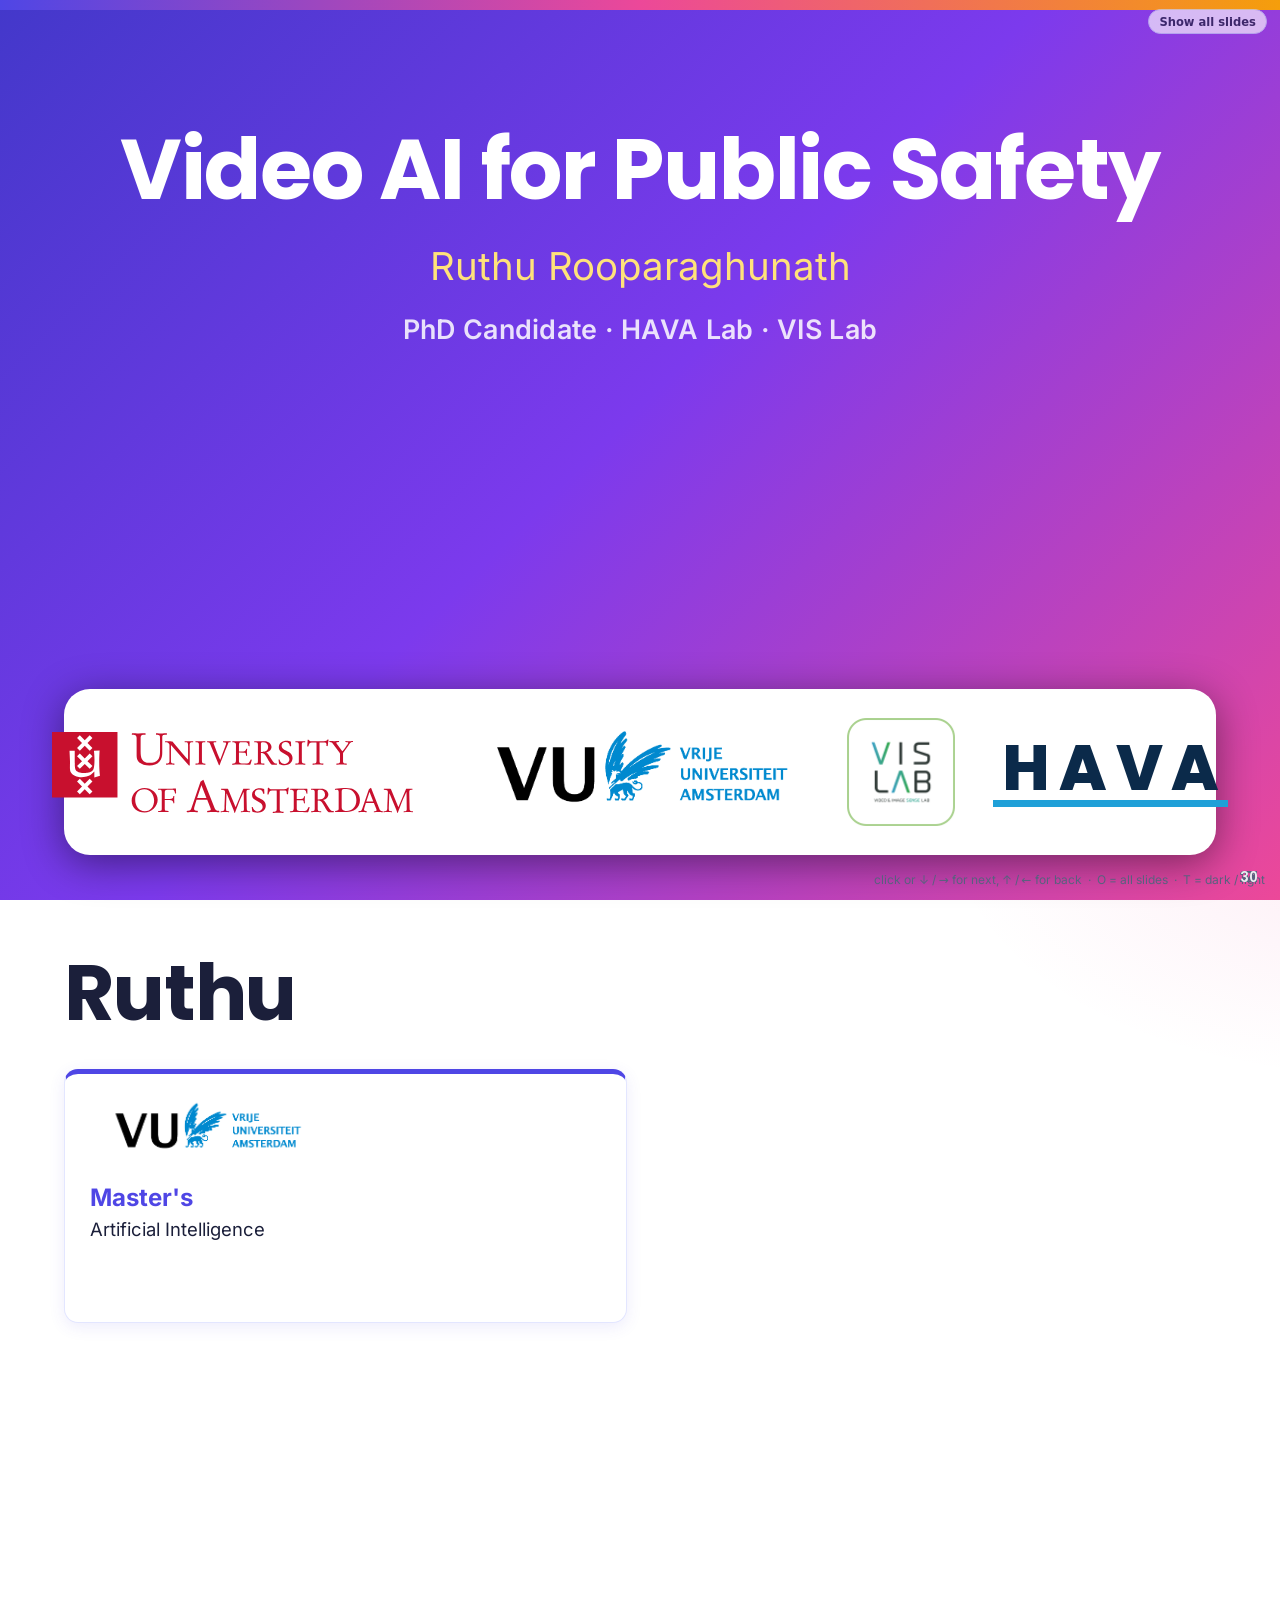
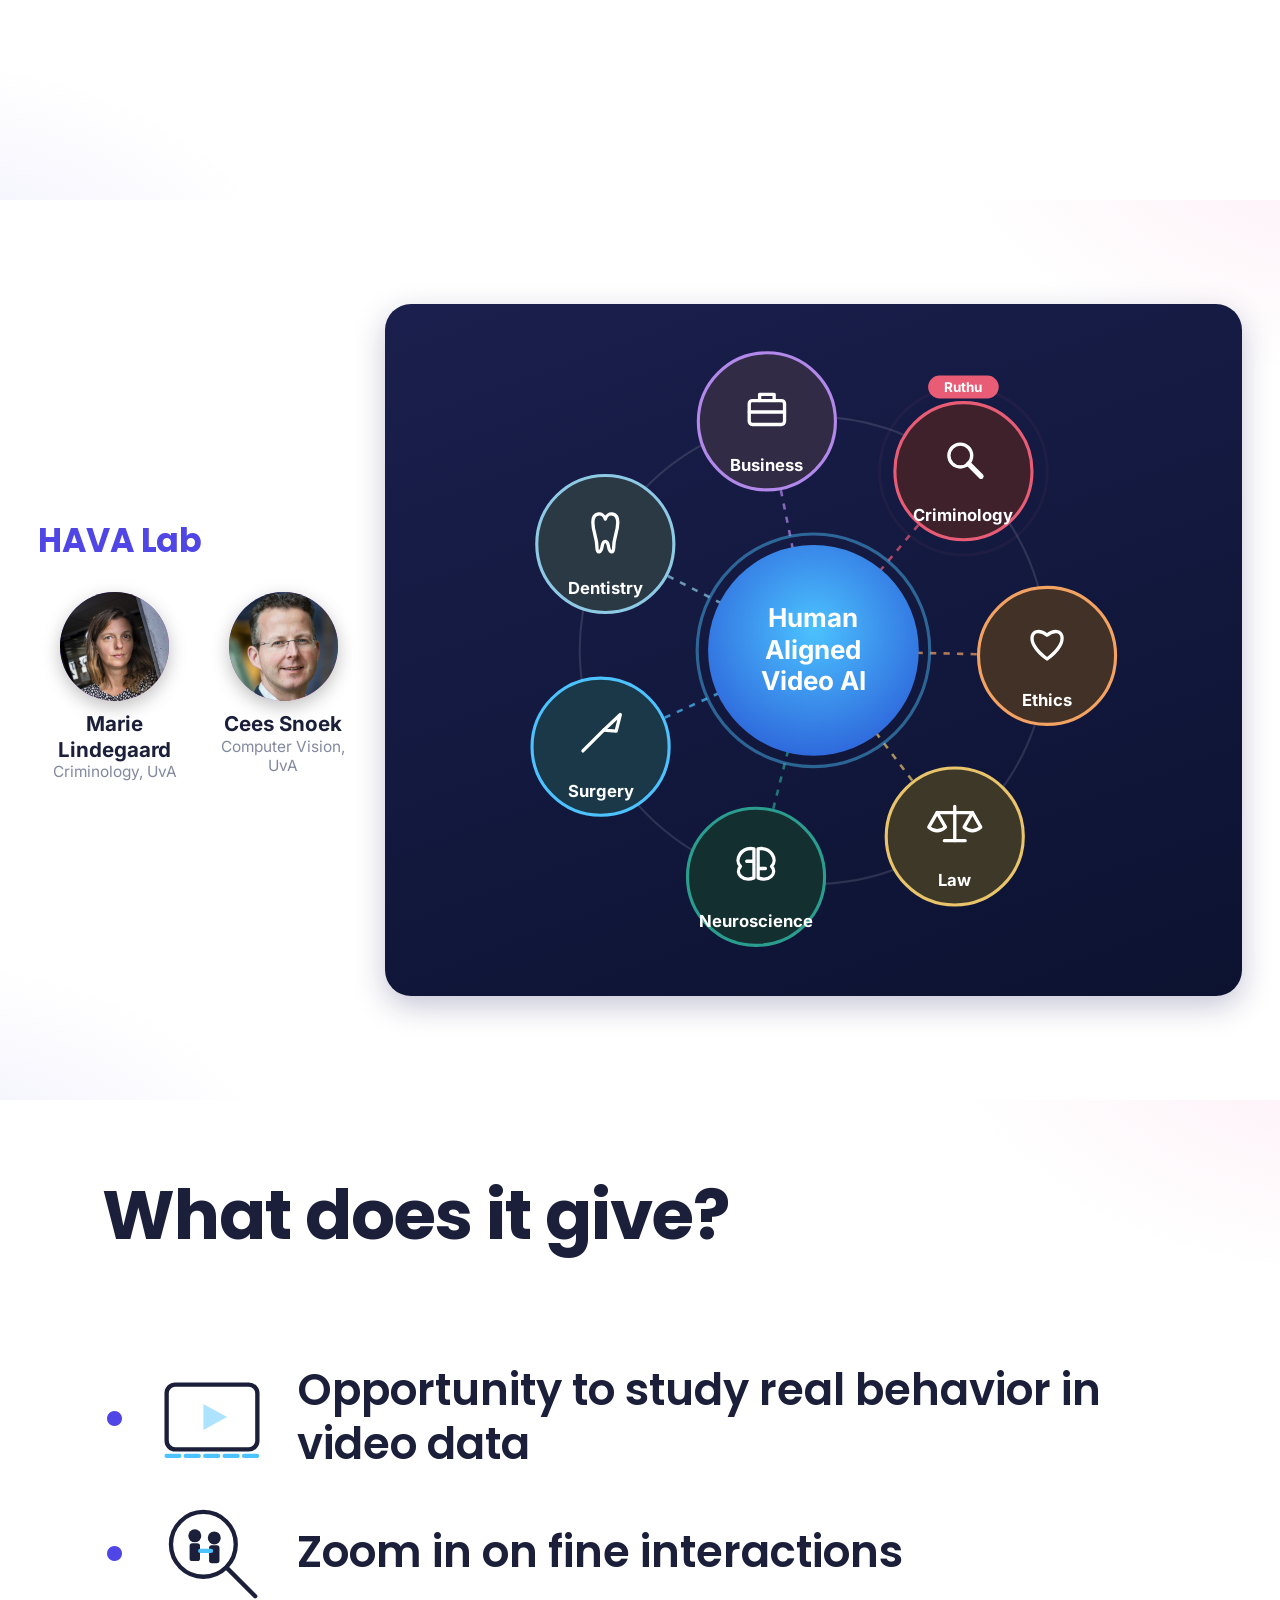
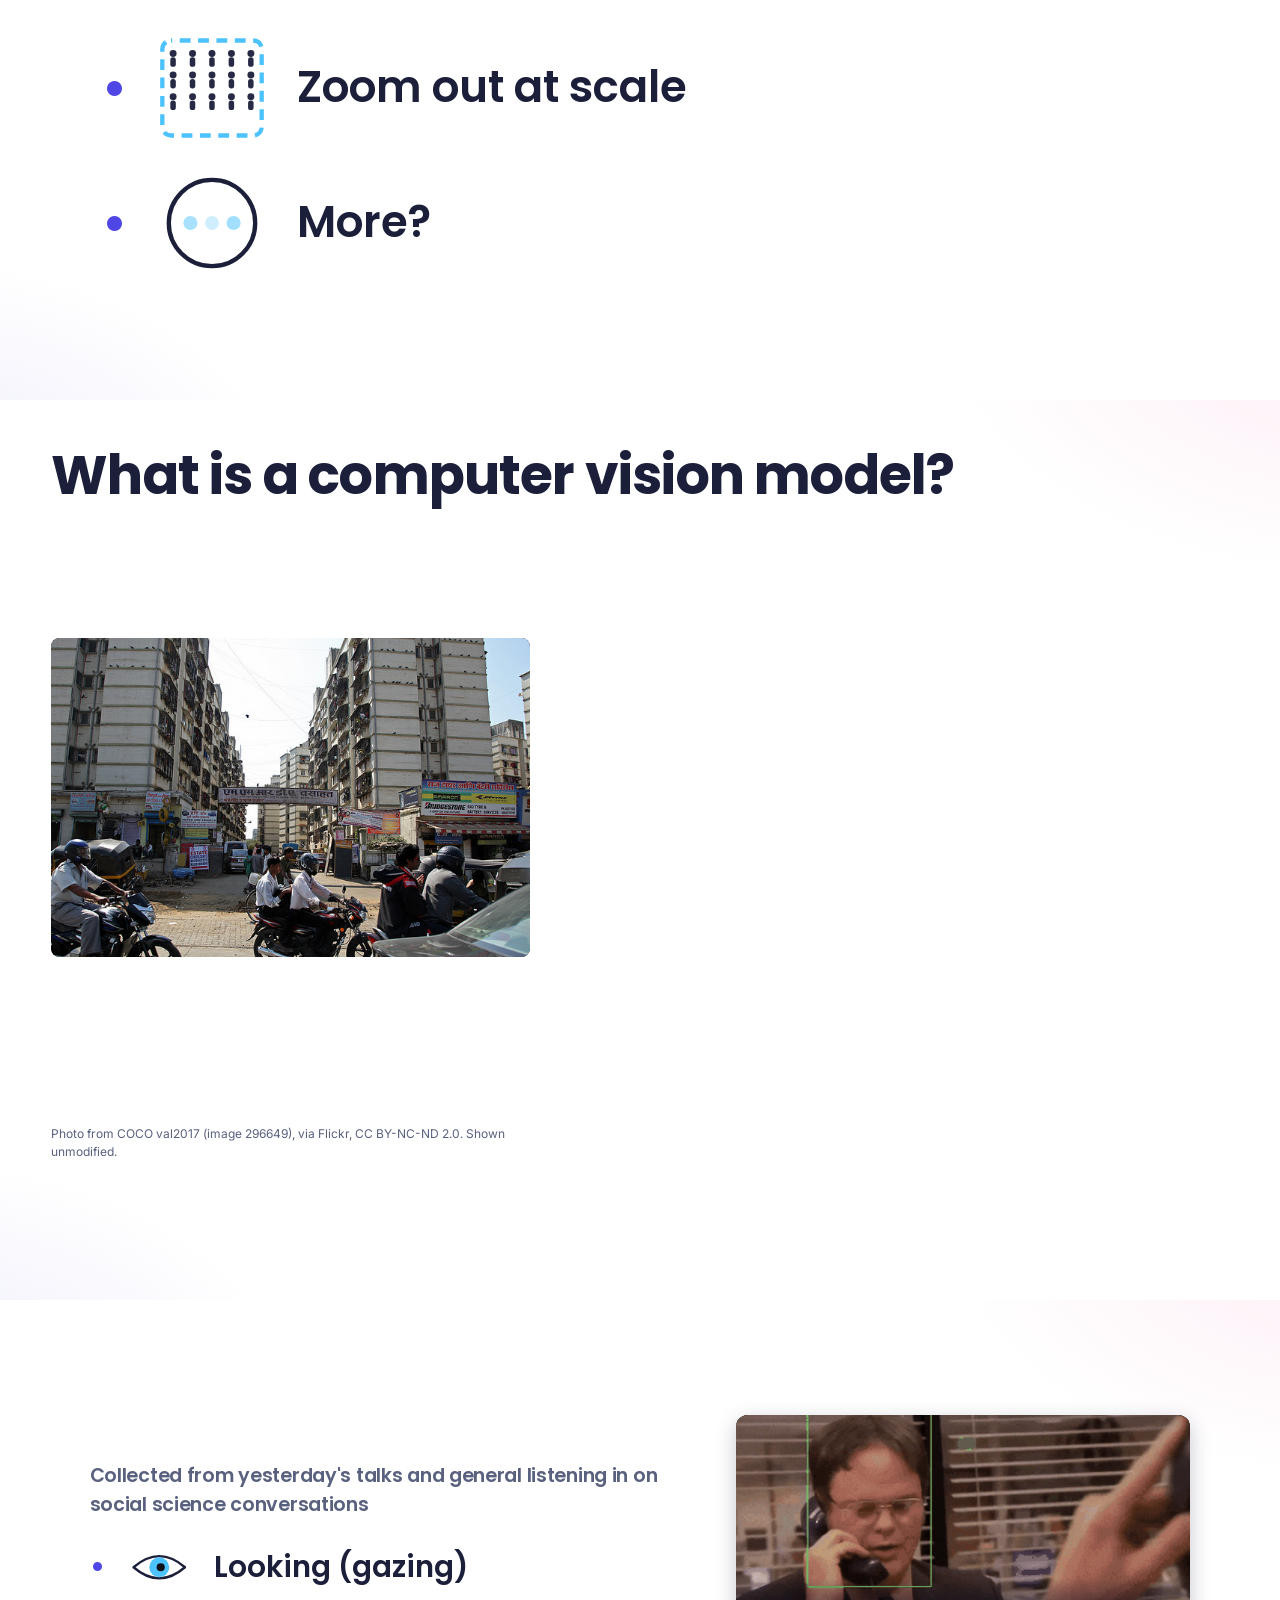
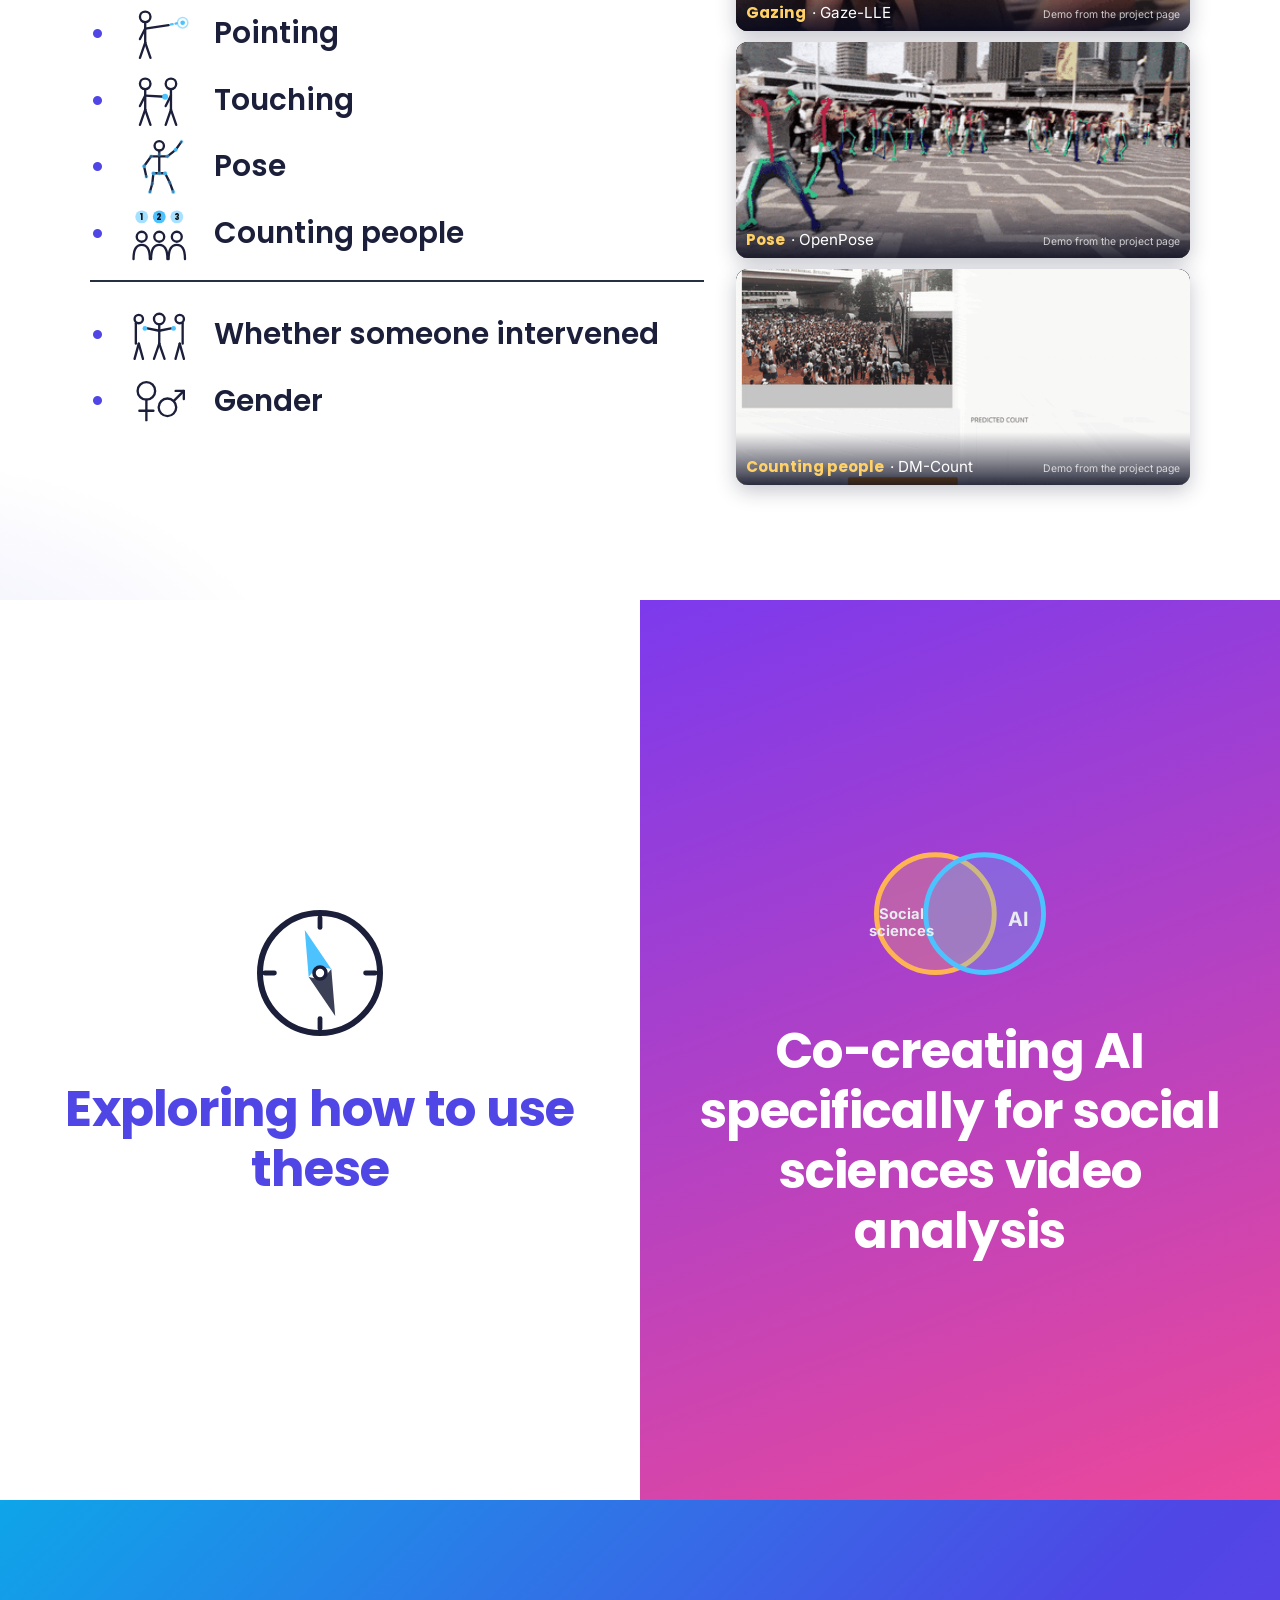
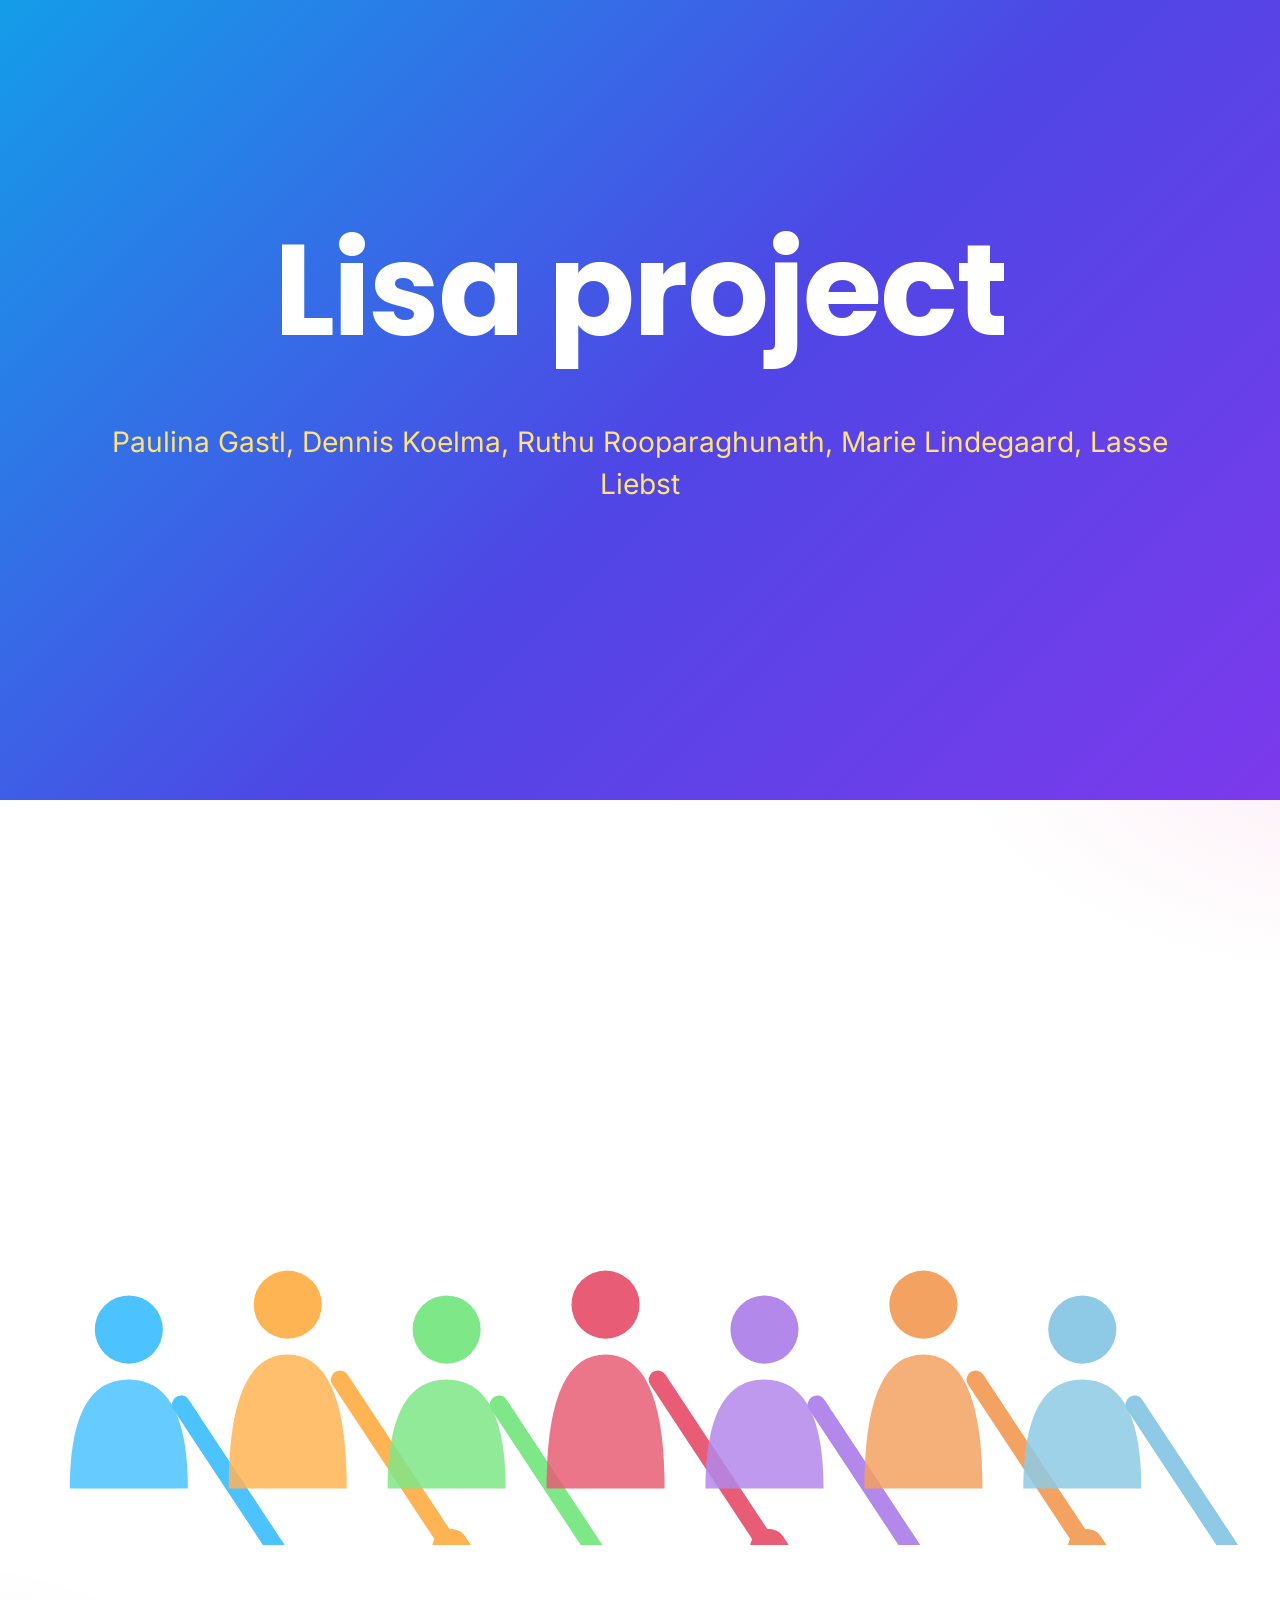
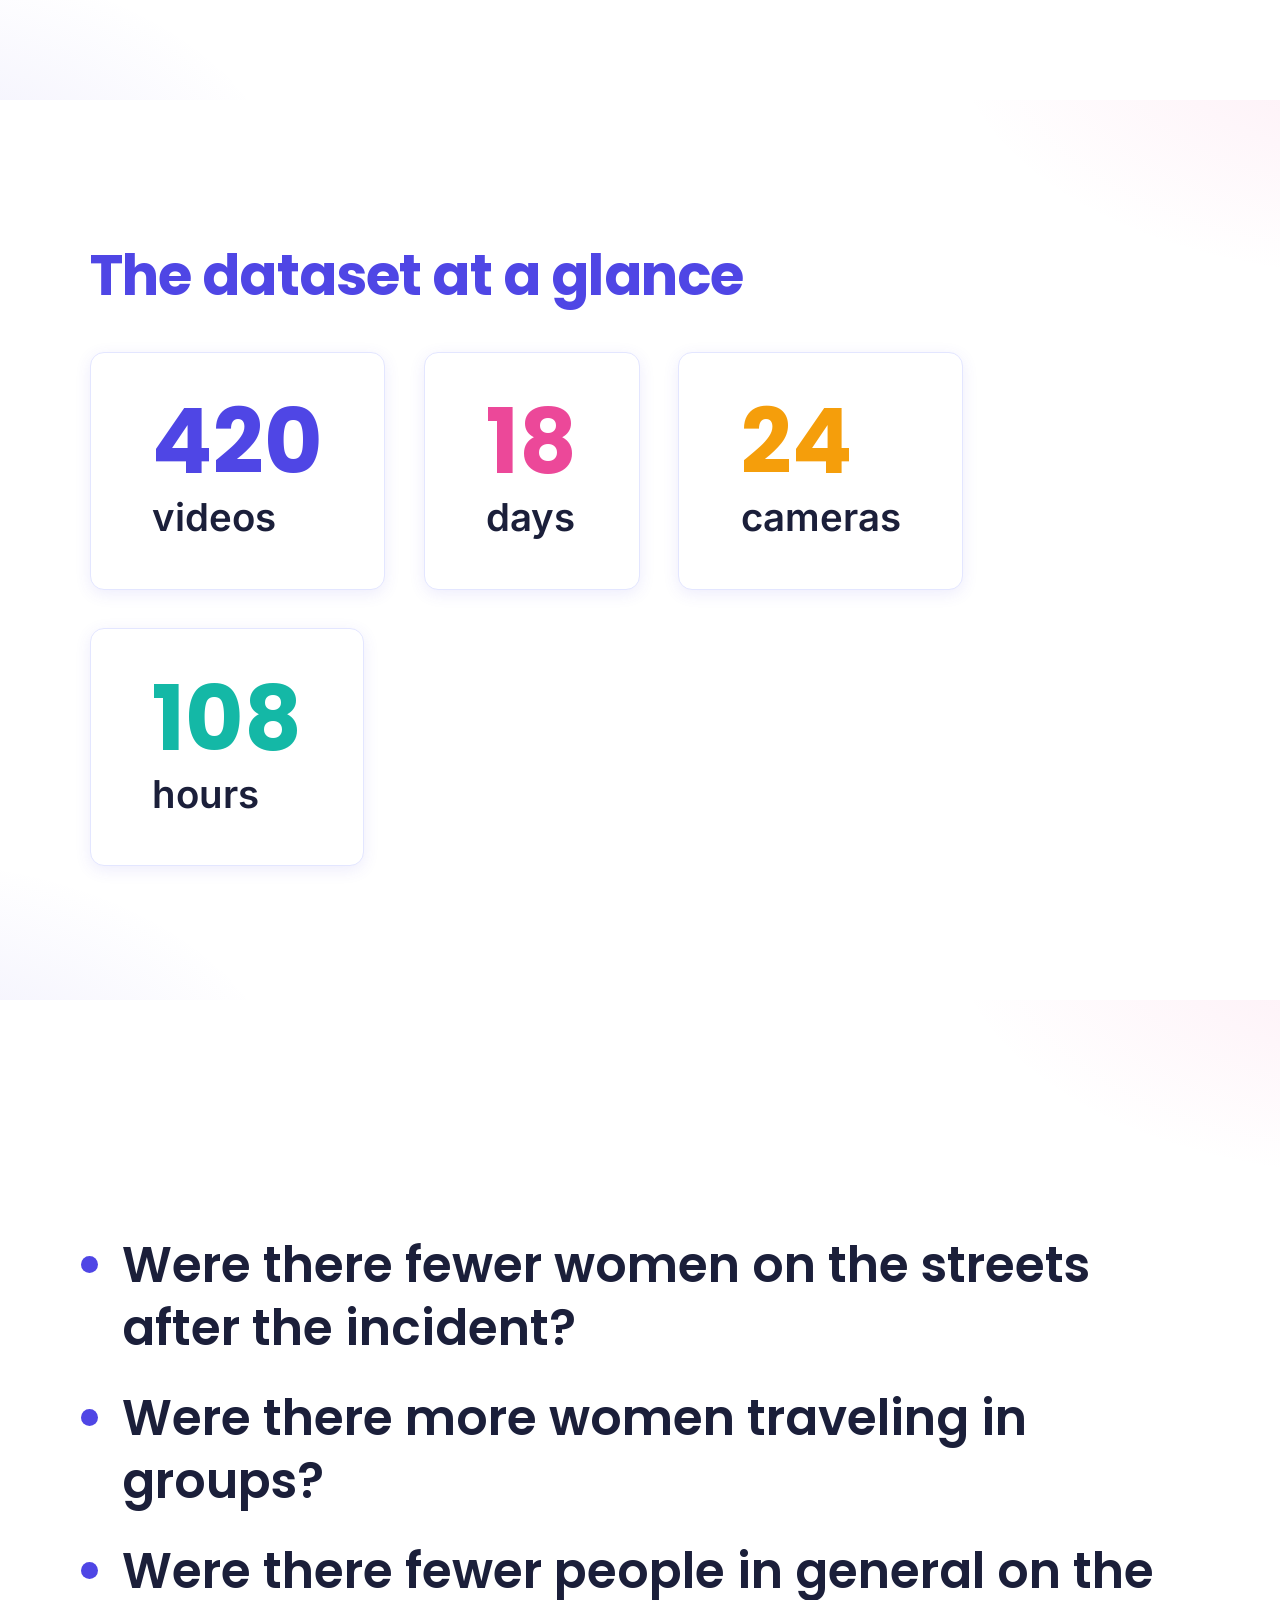
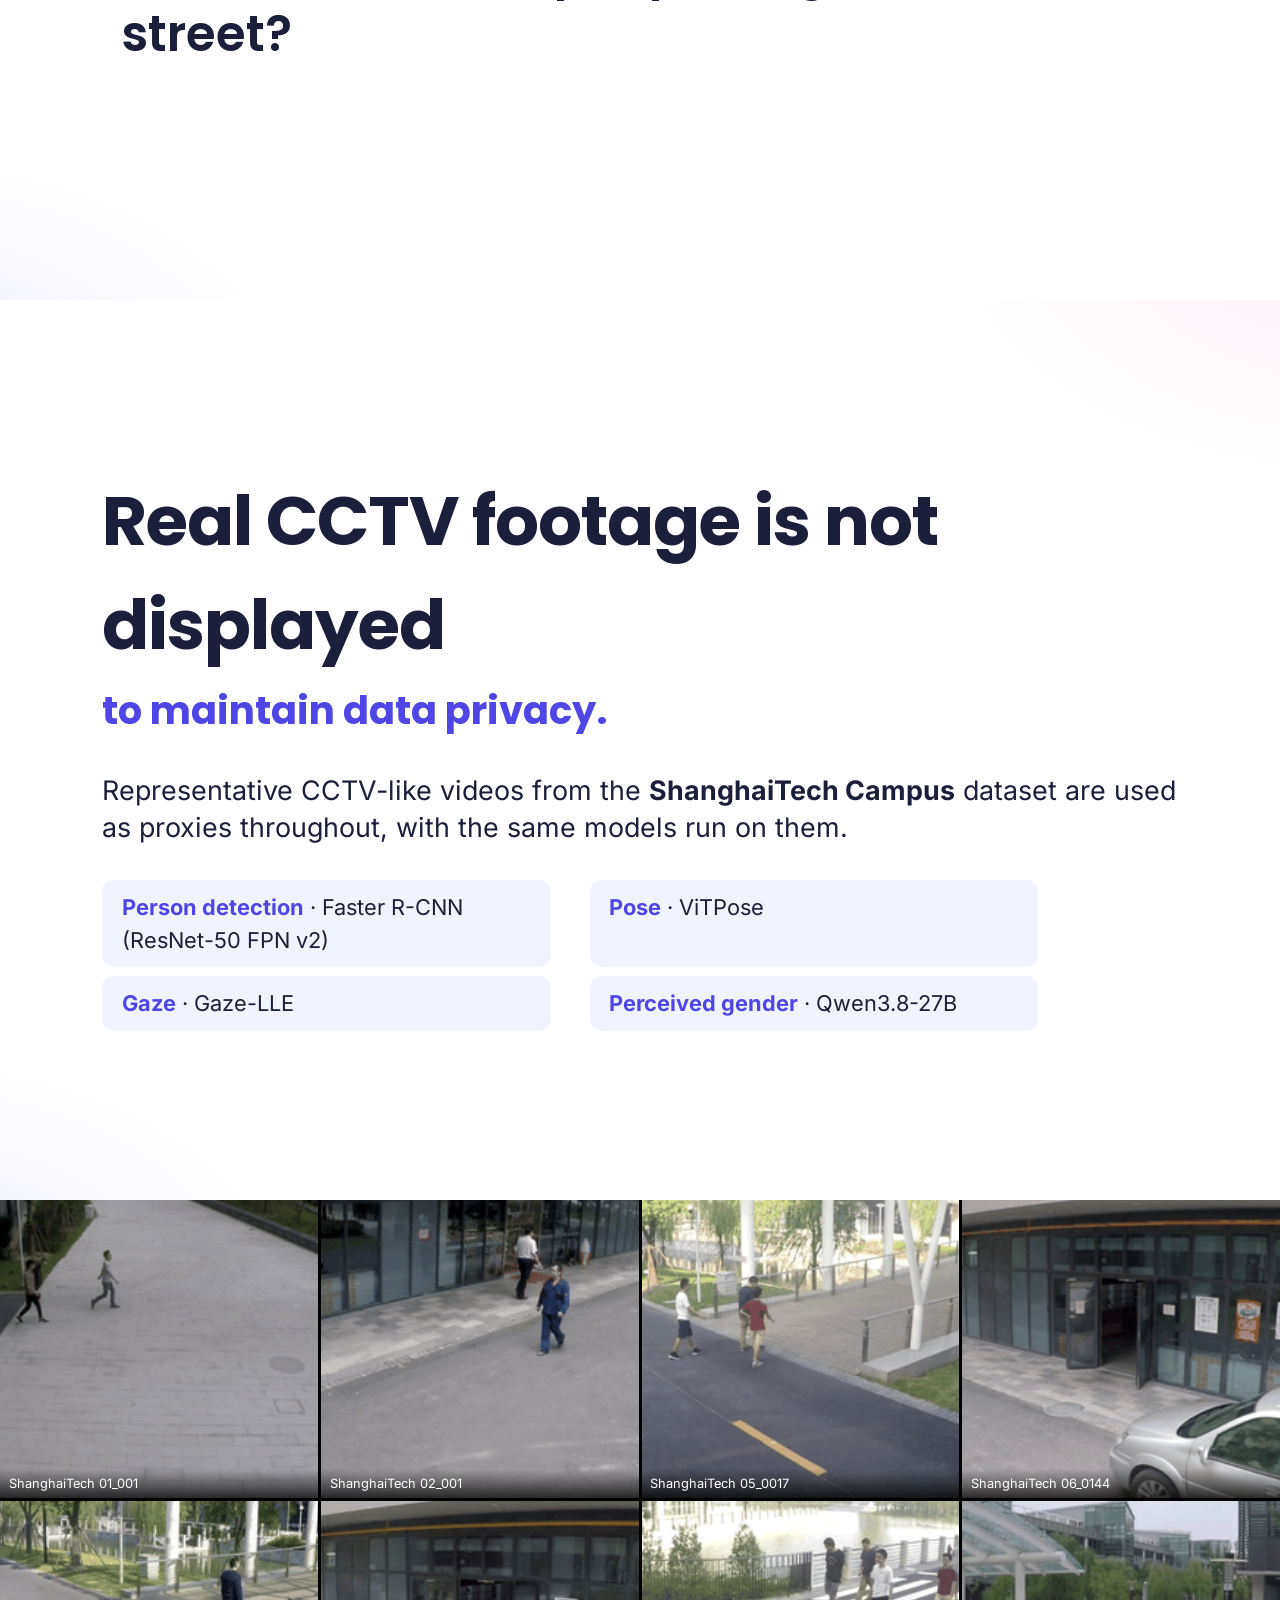
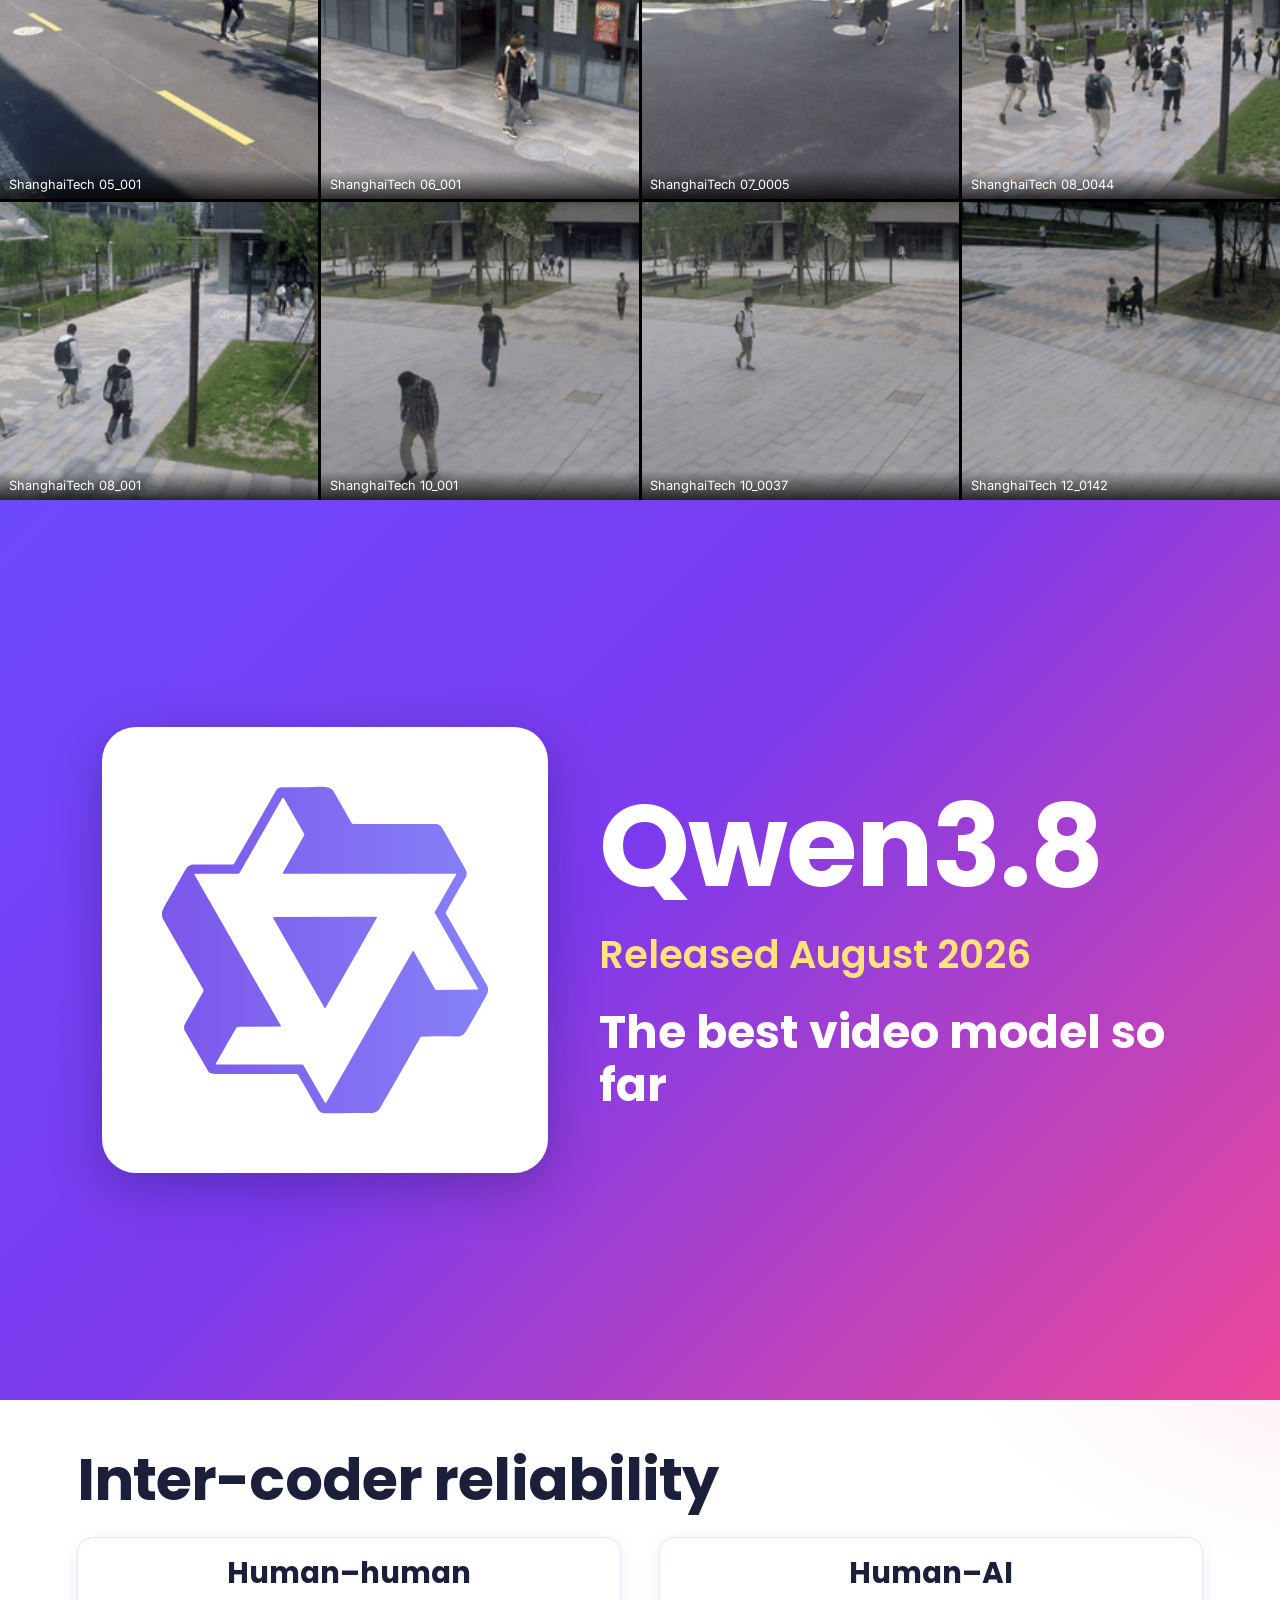
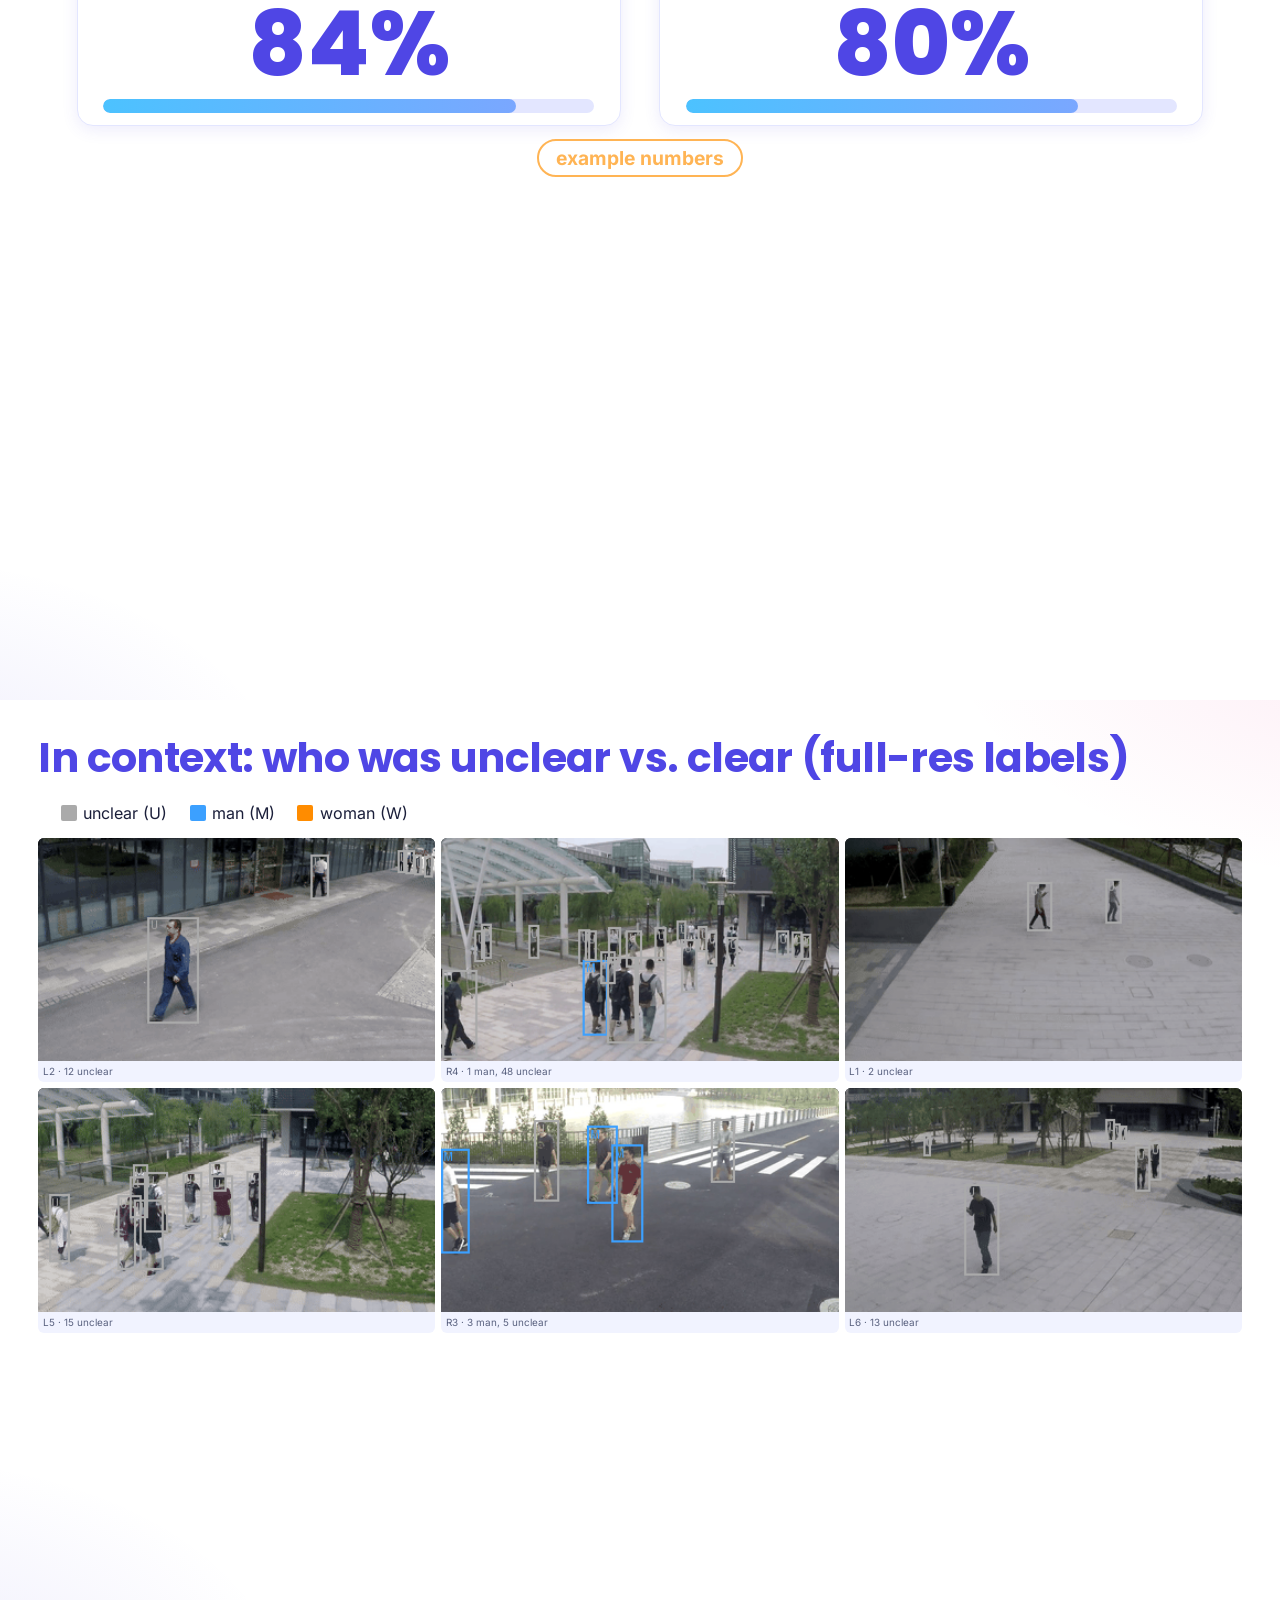
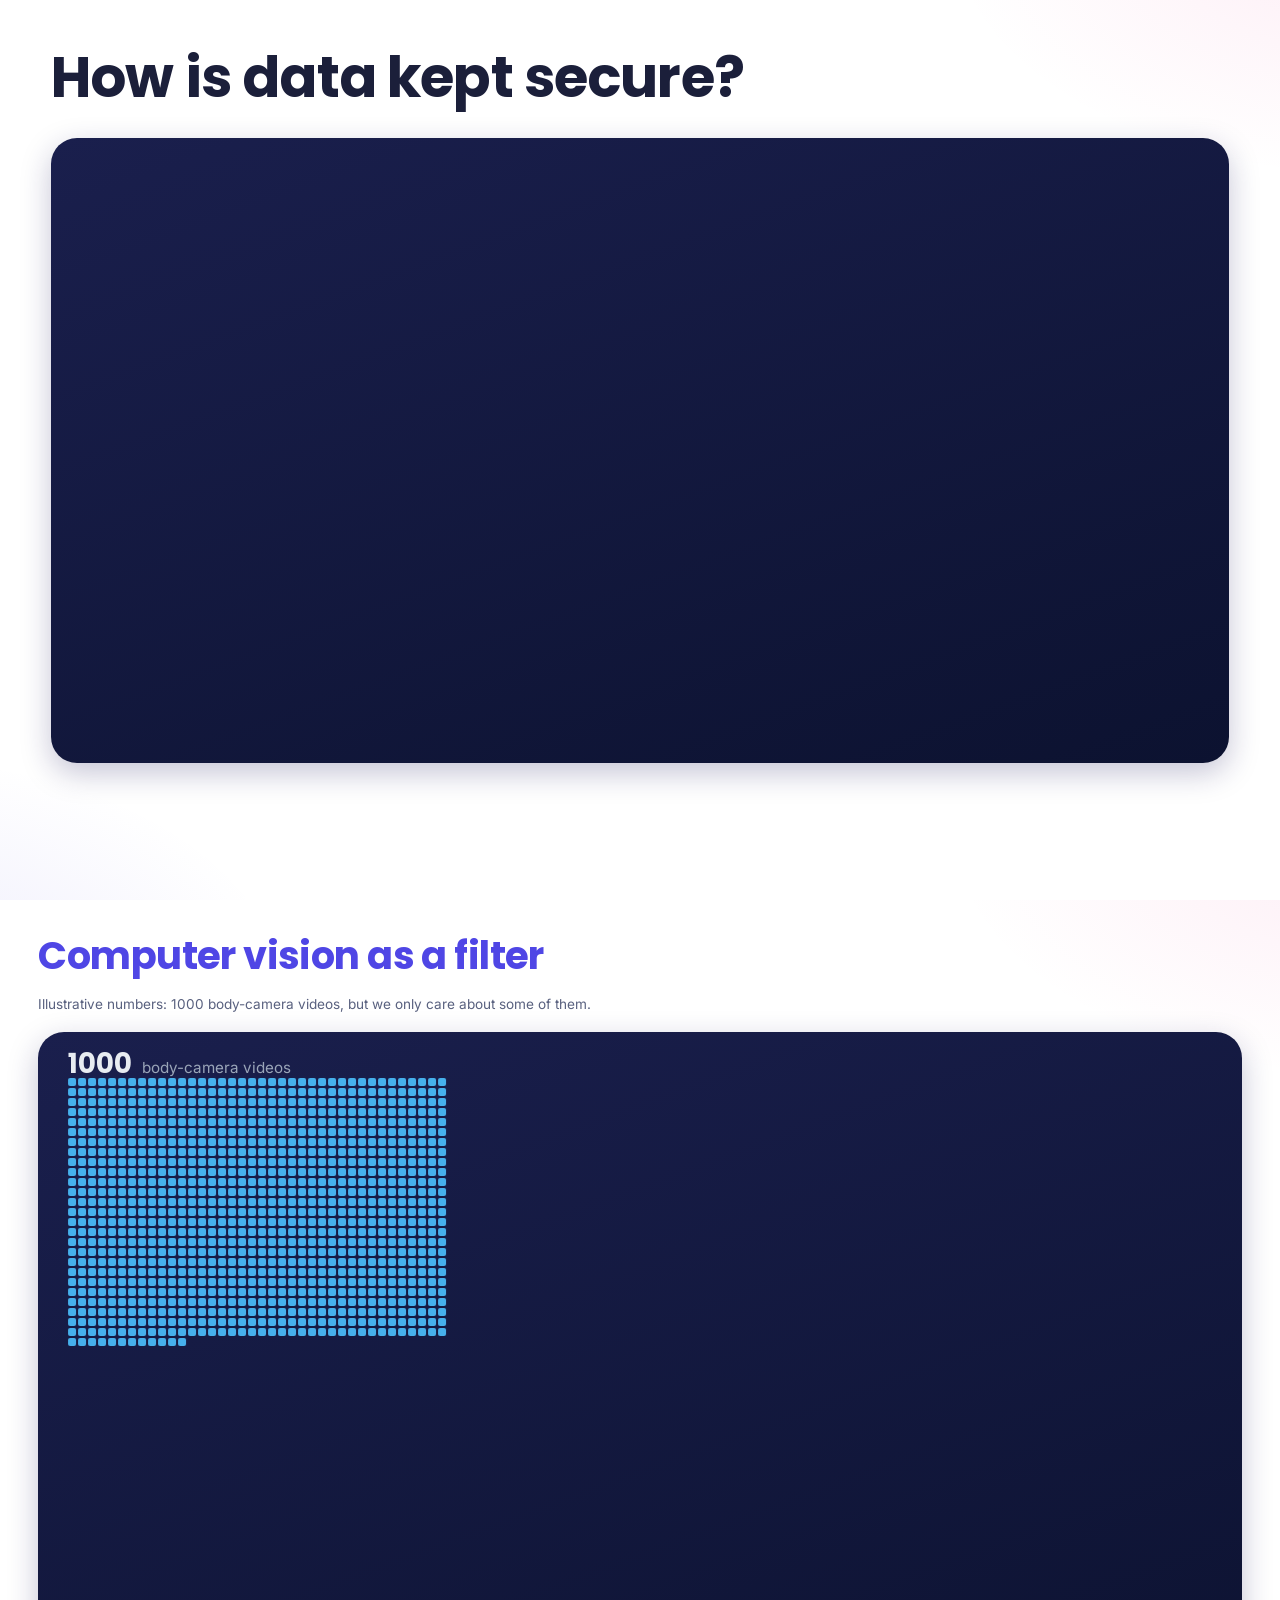
==== commit 42c03b13: "Add role line to talk website title slide Co-Authored-By: Claude Sonnet 5.5 <noreply@anthropic.com> " ====
--- a/video-ai-public-safety/index.html
+++ b/video-ai-public-safety/index.html
@@ -73,6 +73,7 @@
   section.titleslide { justify-content:space-between; padding:8vh 5vw 5vh; background:radial-gradient(120% 90% at 50% 0%, #1b2a44 0%, var(--bg) 70%); }
   .titleslide h1 { font-size:clamp(2.4rem,6.6vw,6.2rem); line-height:1.05; margin:0; text-align:center; }
   .titleslide .byline { font-size:clamp(1.3rem,3vw,2.7rem); color:var(--accent); margin:.6em auto 0; text-align:center; max-width:none; }
+  .titleslide .roles { font-size:clamp(1rem,2.1vw,1.9rem); color:var(--muted); margin:.5em auto 0; text-align:center; max-width:none; font-weight:600; letter-spacing:.01em; }
   .titleslide .tbody { margin-top:6vh; }
   .logobar { display:flex; justify-content:center; align-items:center; flex-wrap:wrap; gap:2.5vh 4vw; background:#fff; border-radius:26px; padding:3.2vh 4vw; box-shadow:0 8px 40px rgba(0,0,0,.45); }
   .logobar img { height:15vh; max-width:24vw; width:auto; object-fit:contain; }
@@ -606,6 +607,7 @@
   <div class="tbody">
     <h1>Video AI for Public Safety</h1>
     <p class="byline">Ruthu Rooparaghunath</p>
+    <p class="roles">PhD Candidate &middot; HAVA Lab &middot; VIS Lab</p>
   </div>
   <div class="logobar">
     <img class="uva" src="logos/logo-uva-medium-en.svg" alt="University of Amsterdam">
